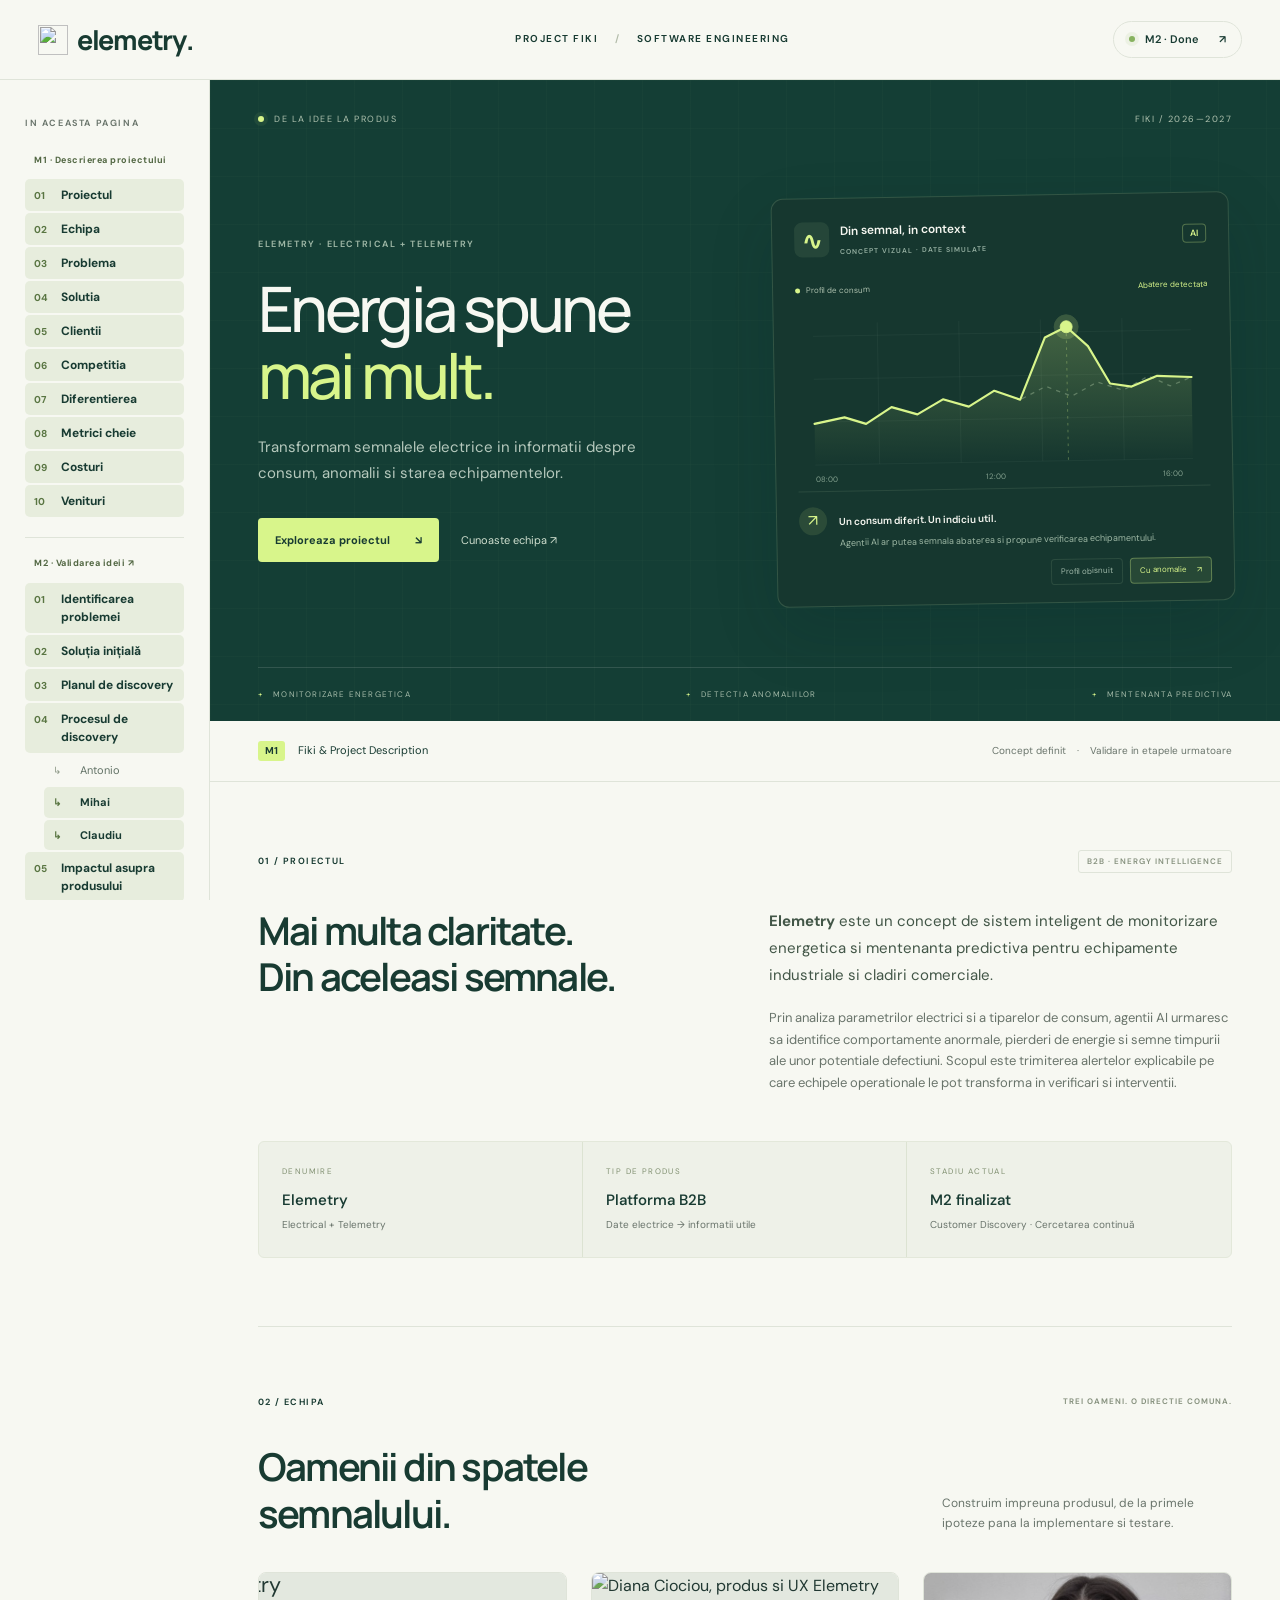
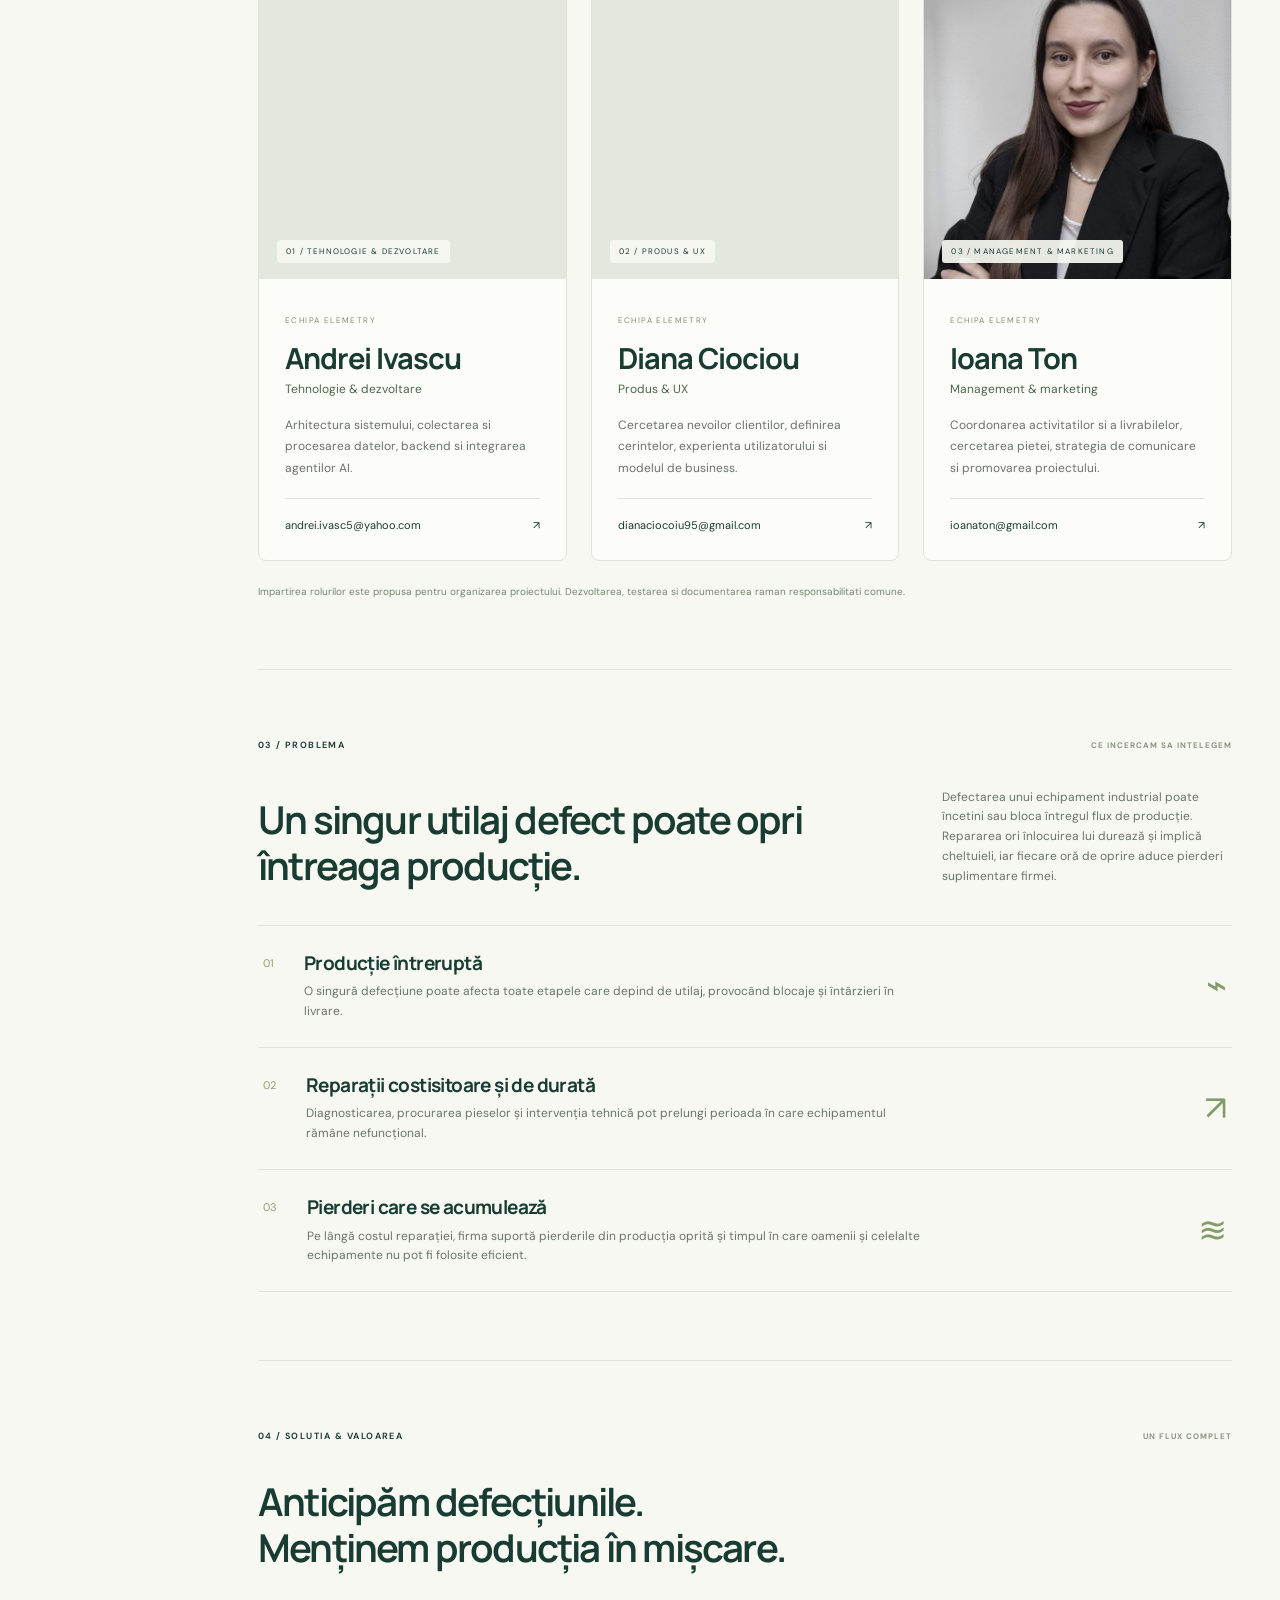
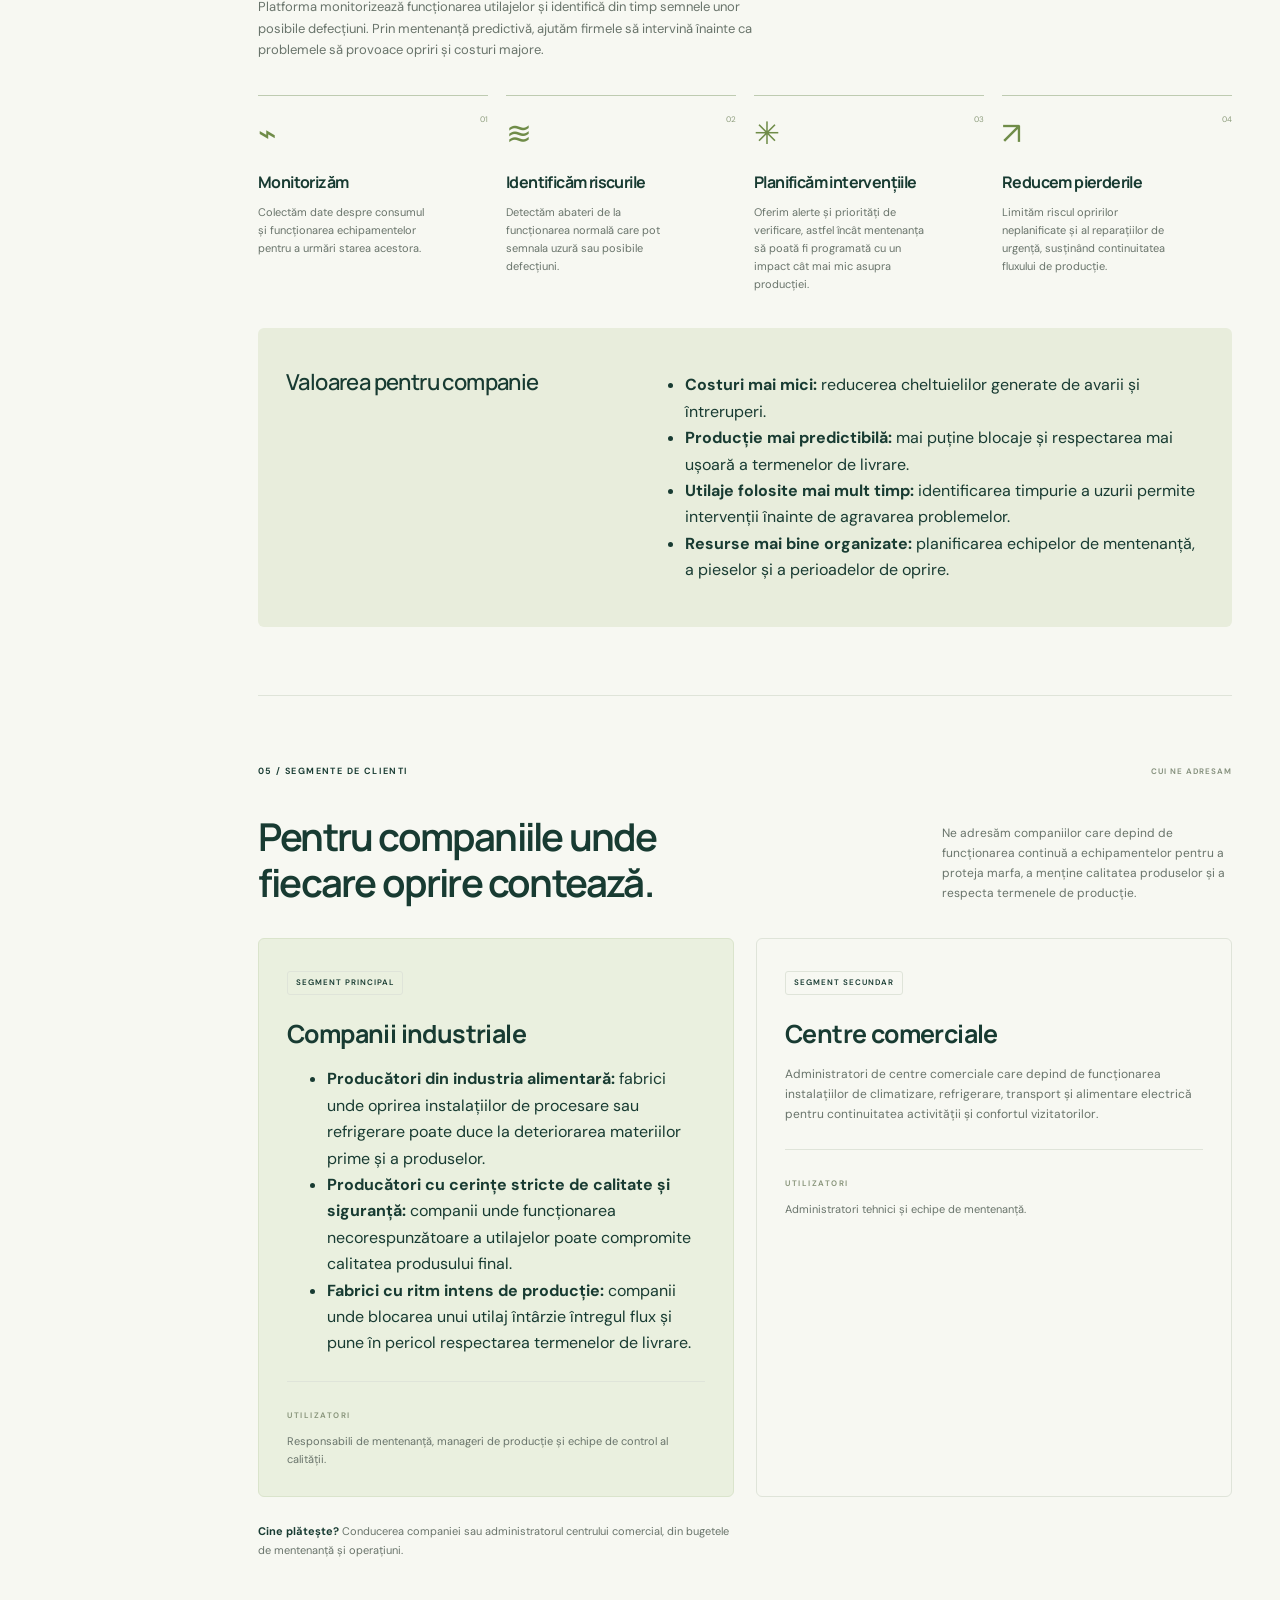
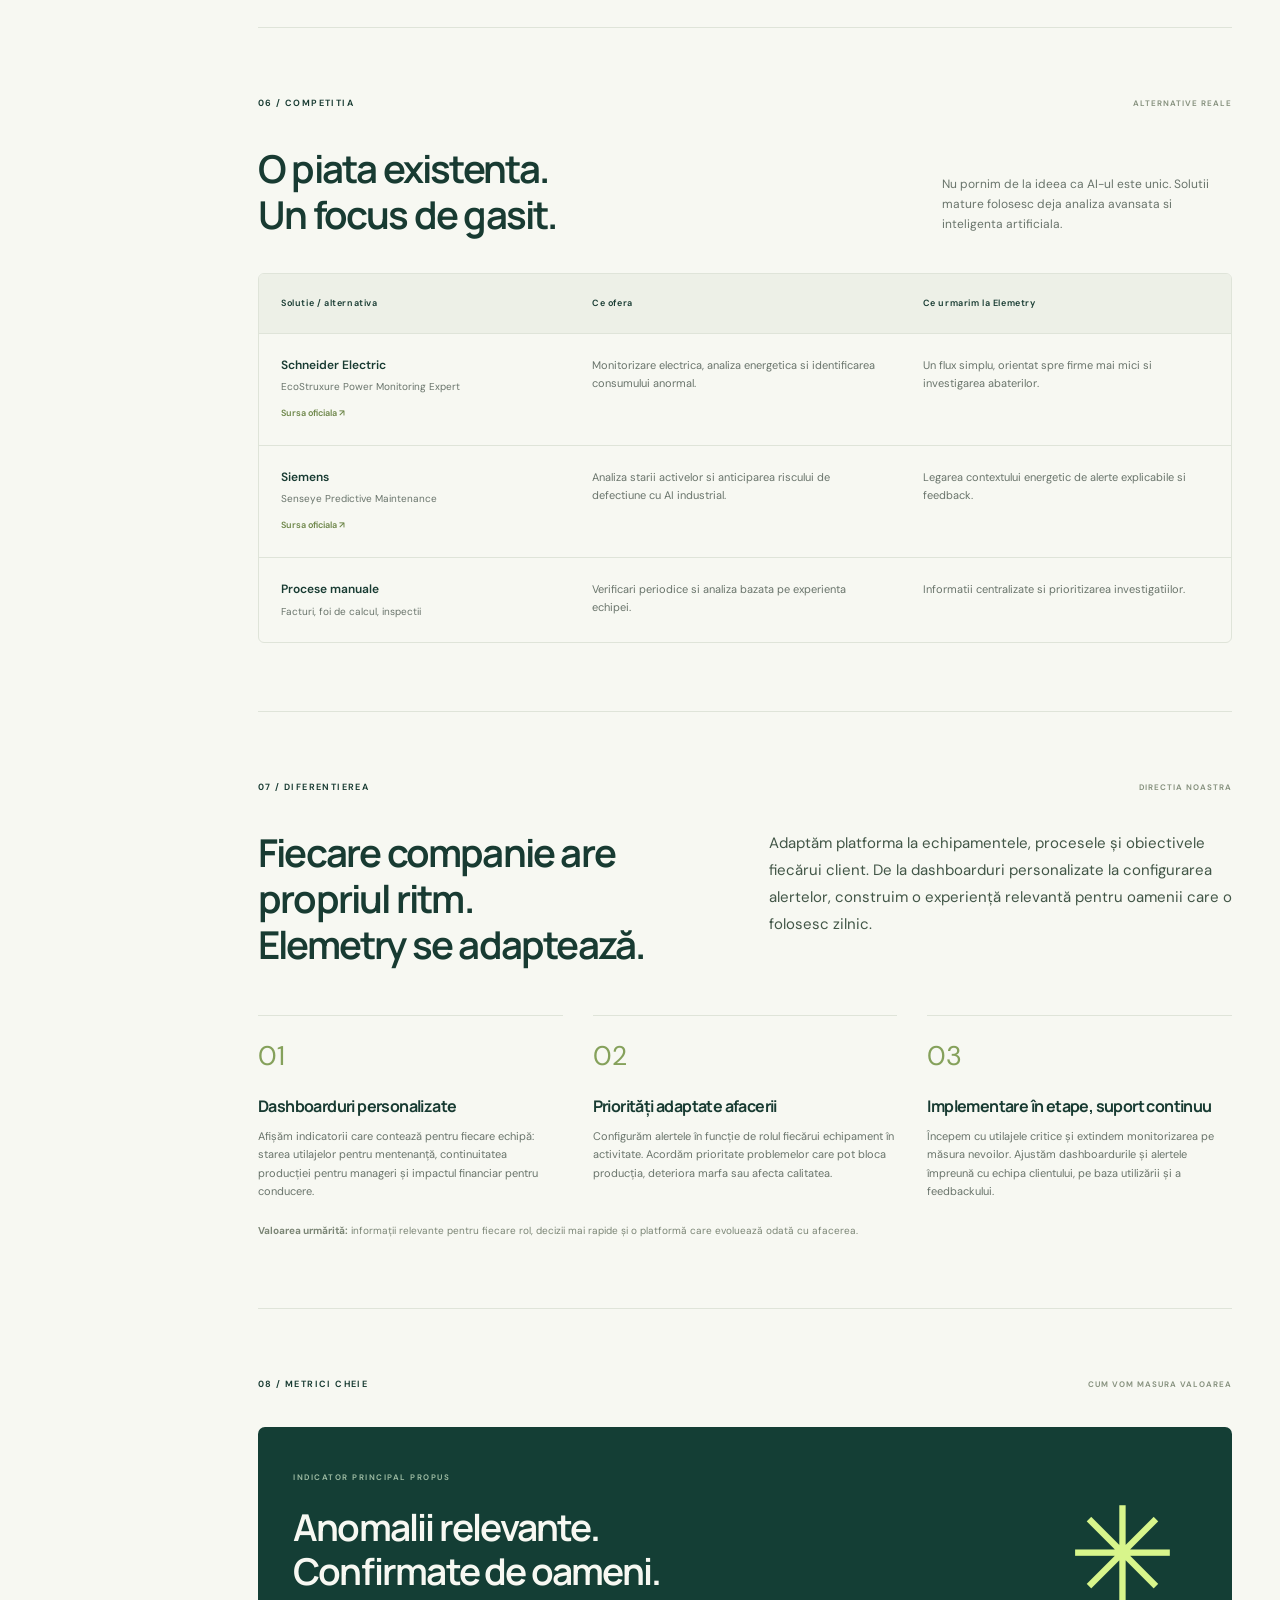
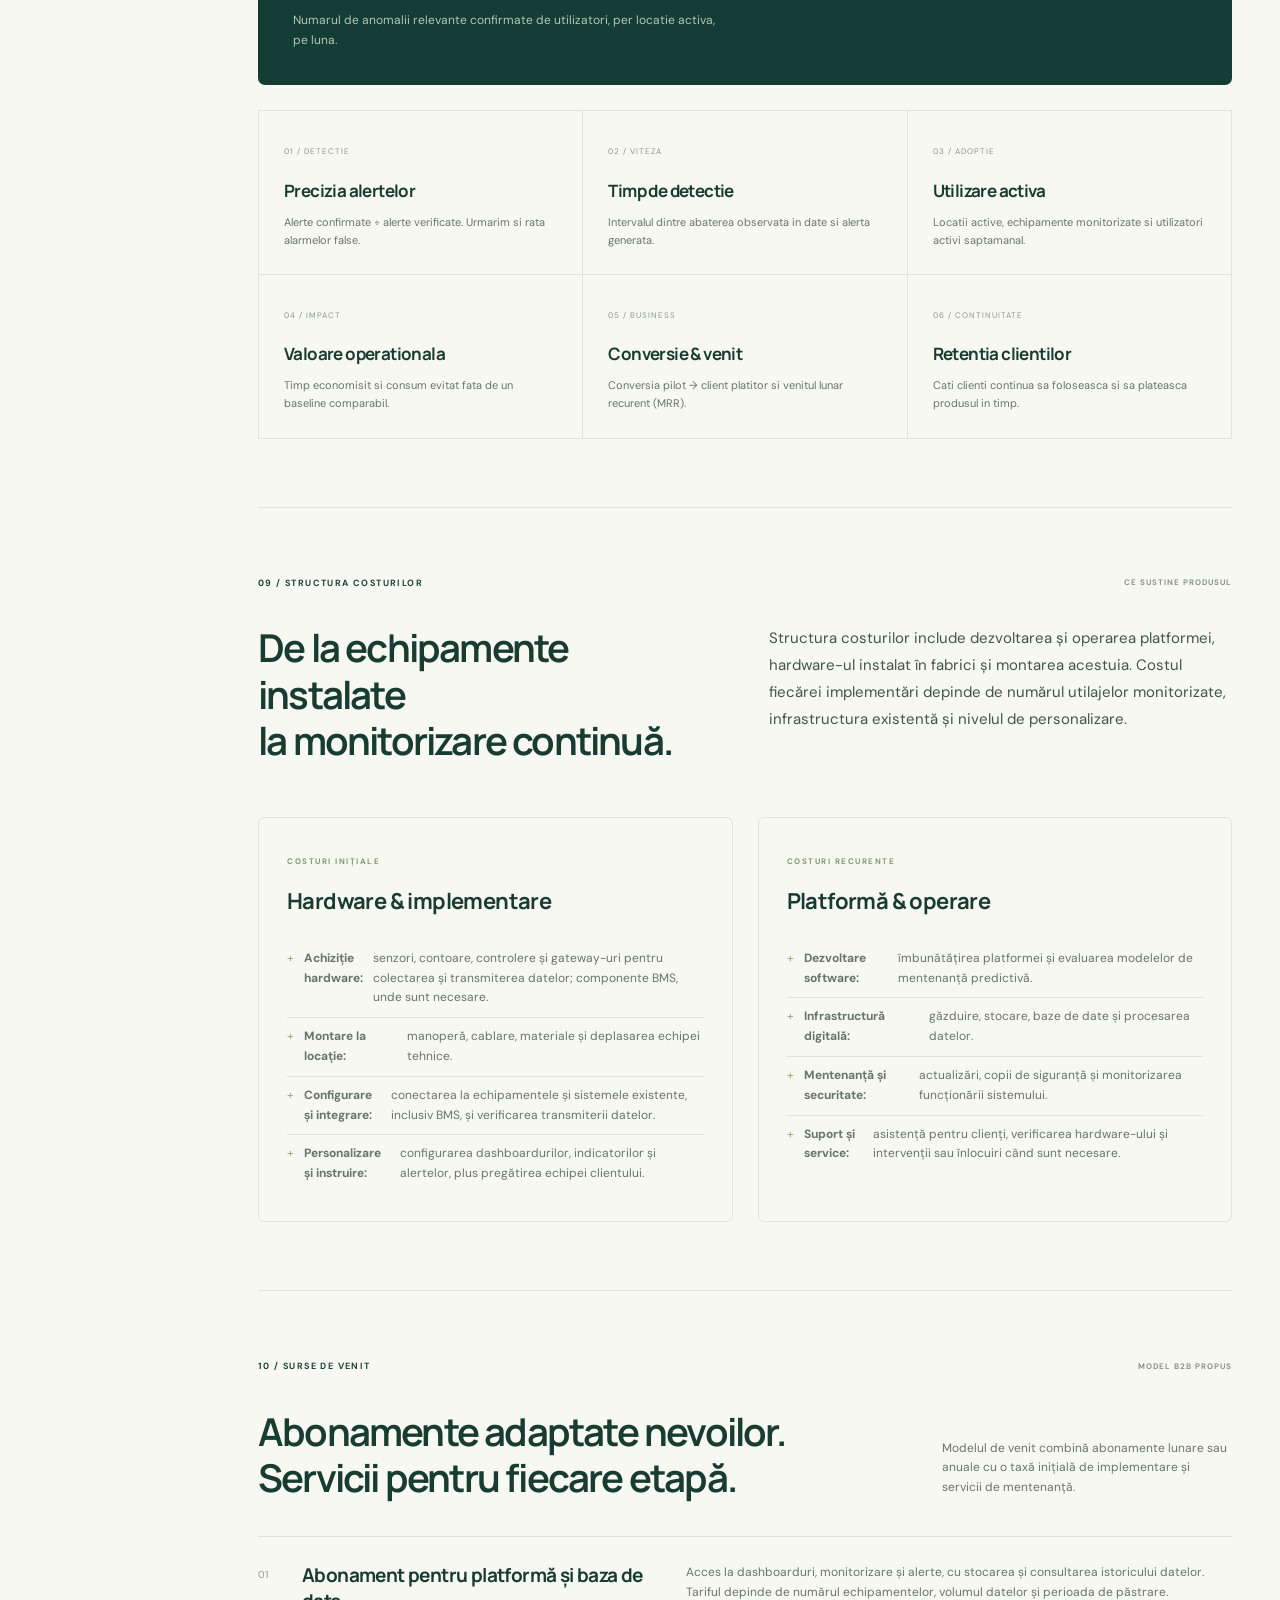
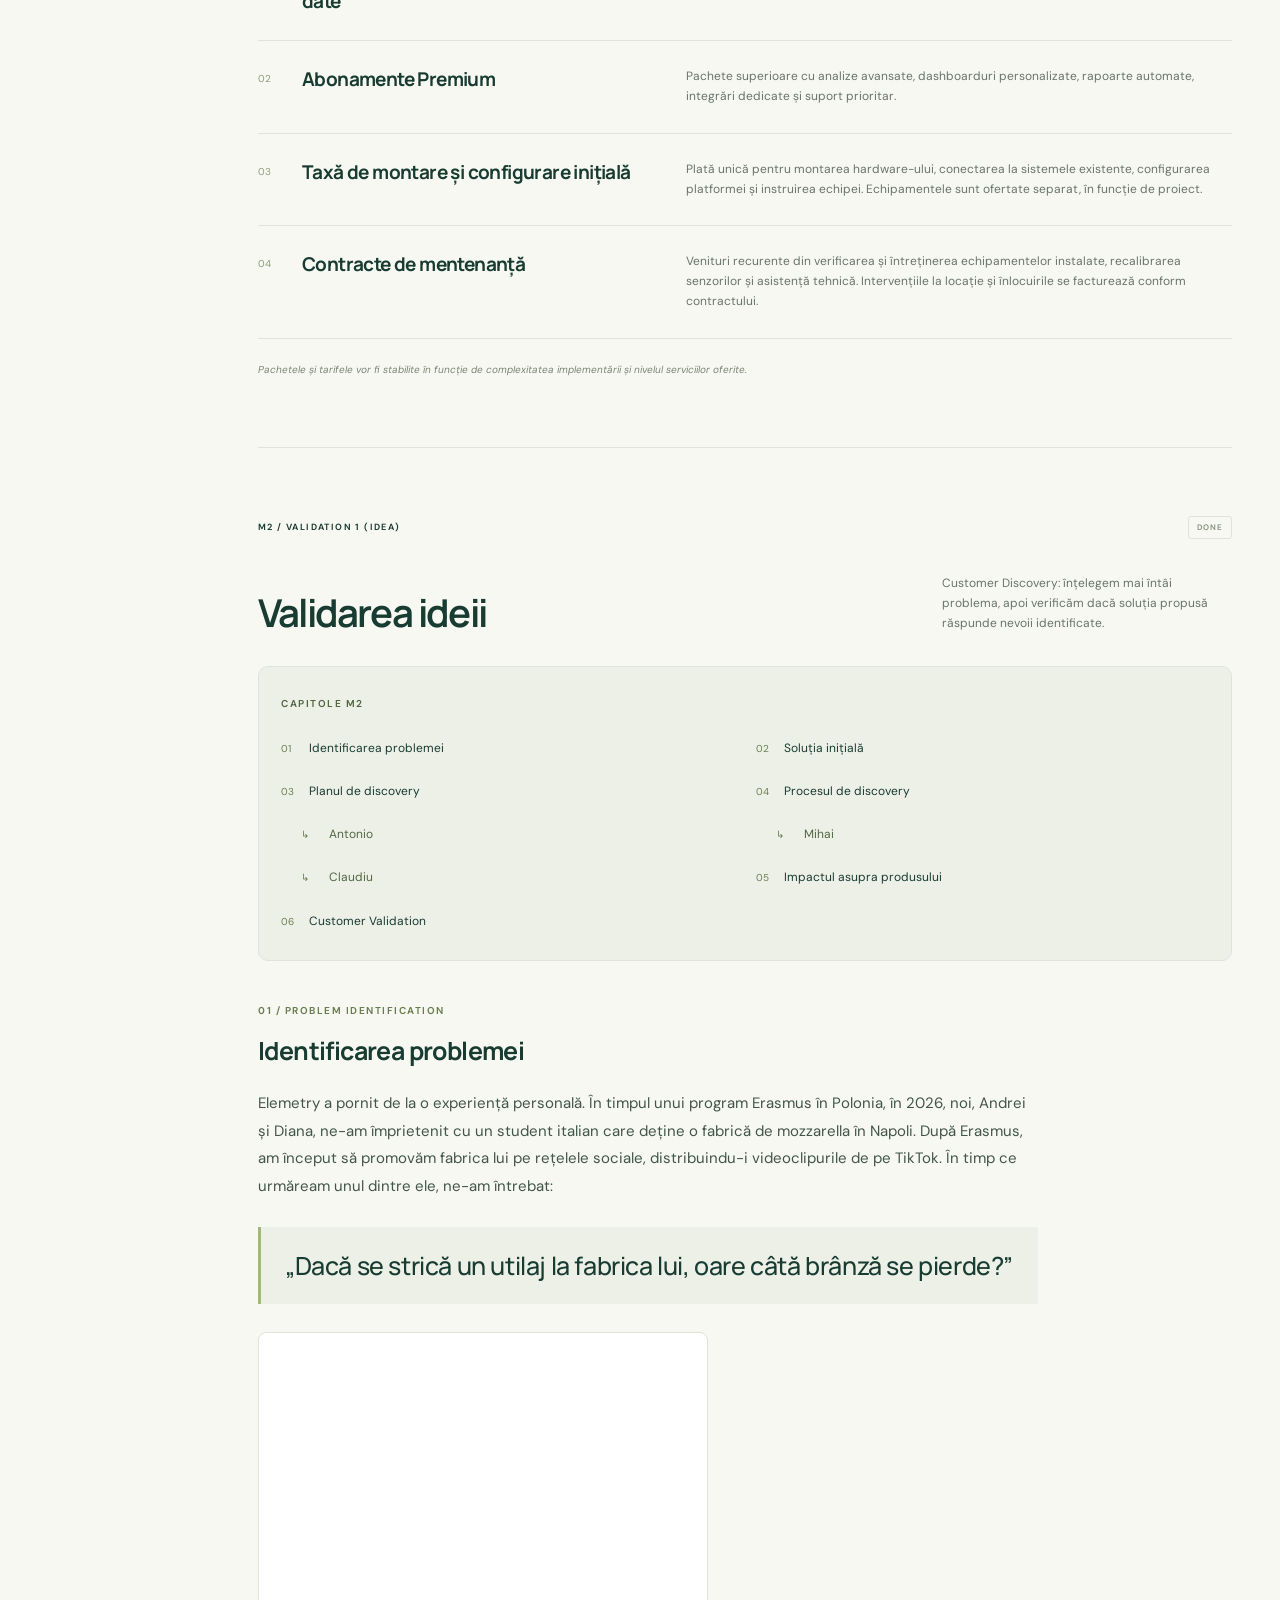
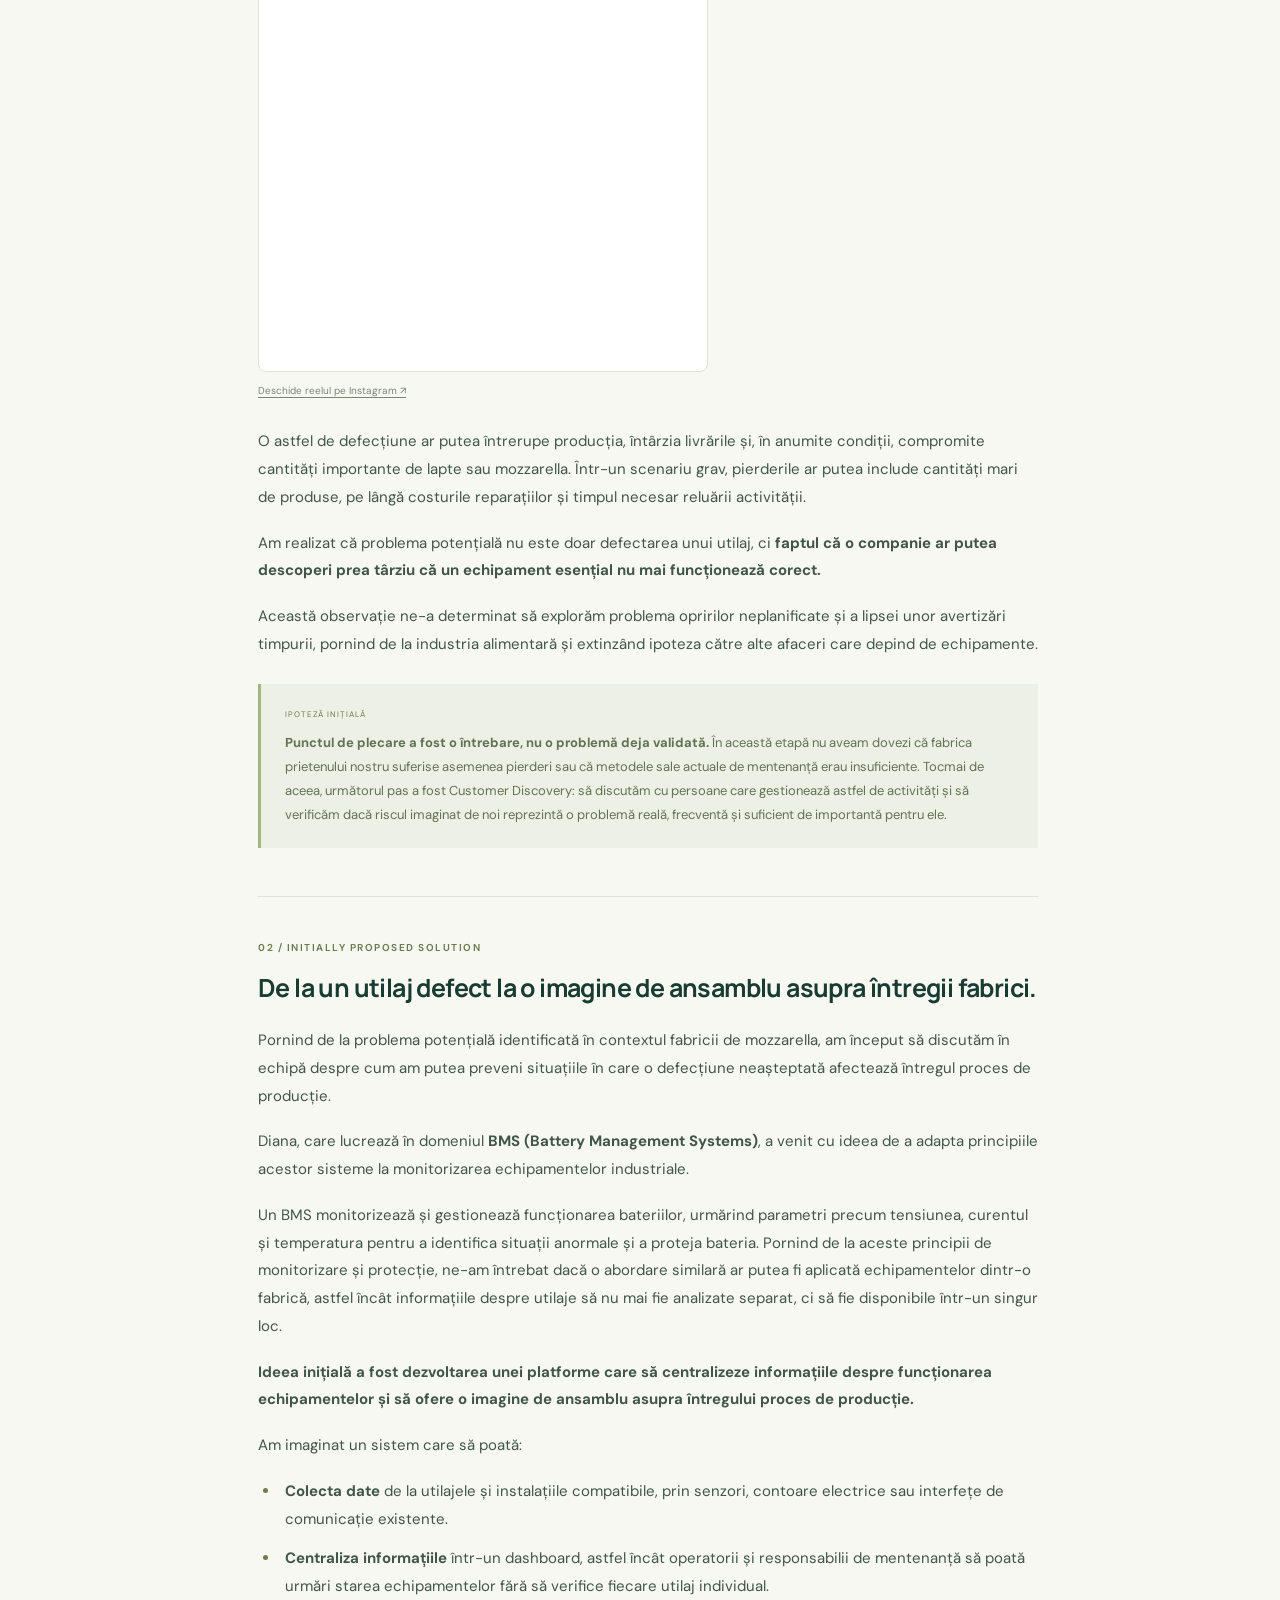
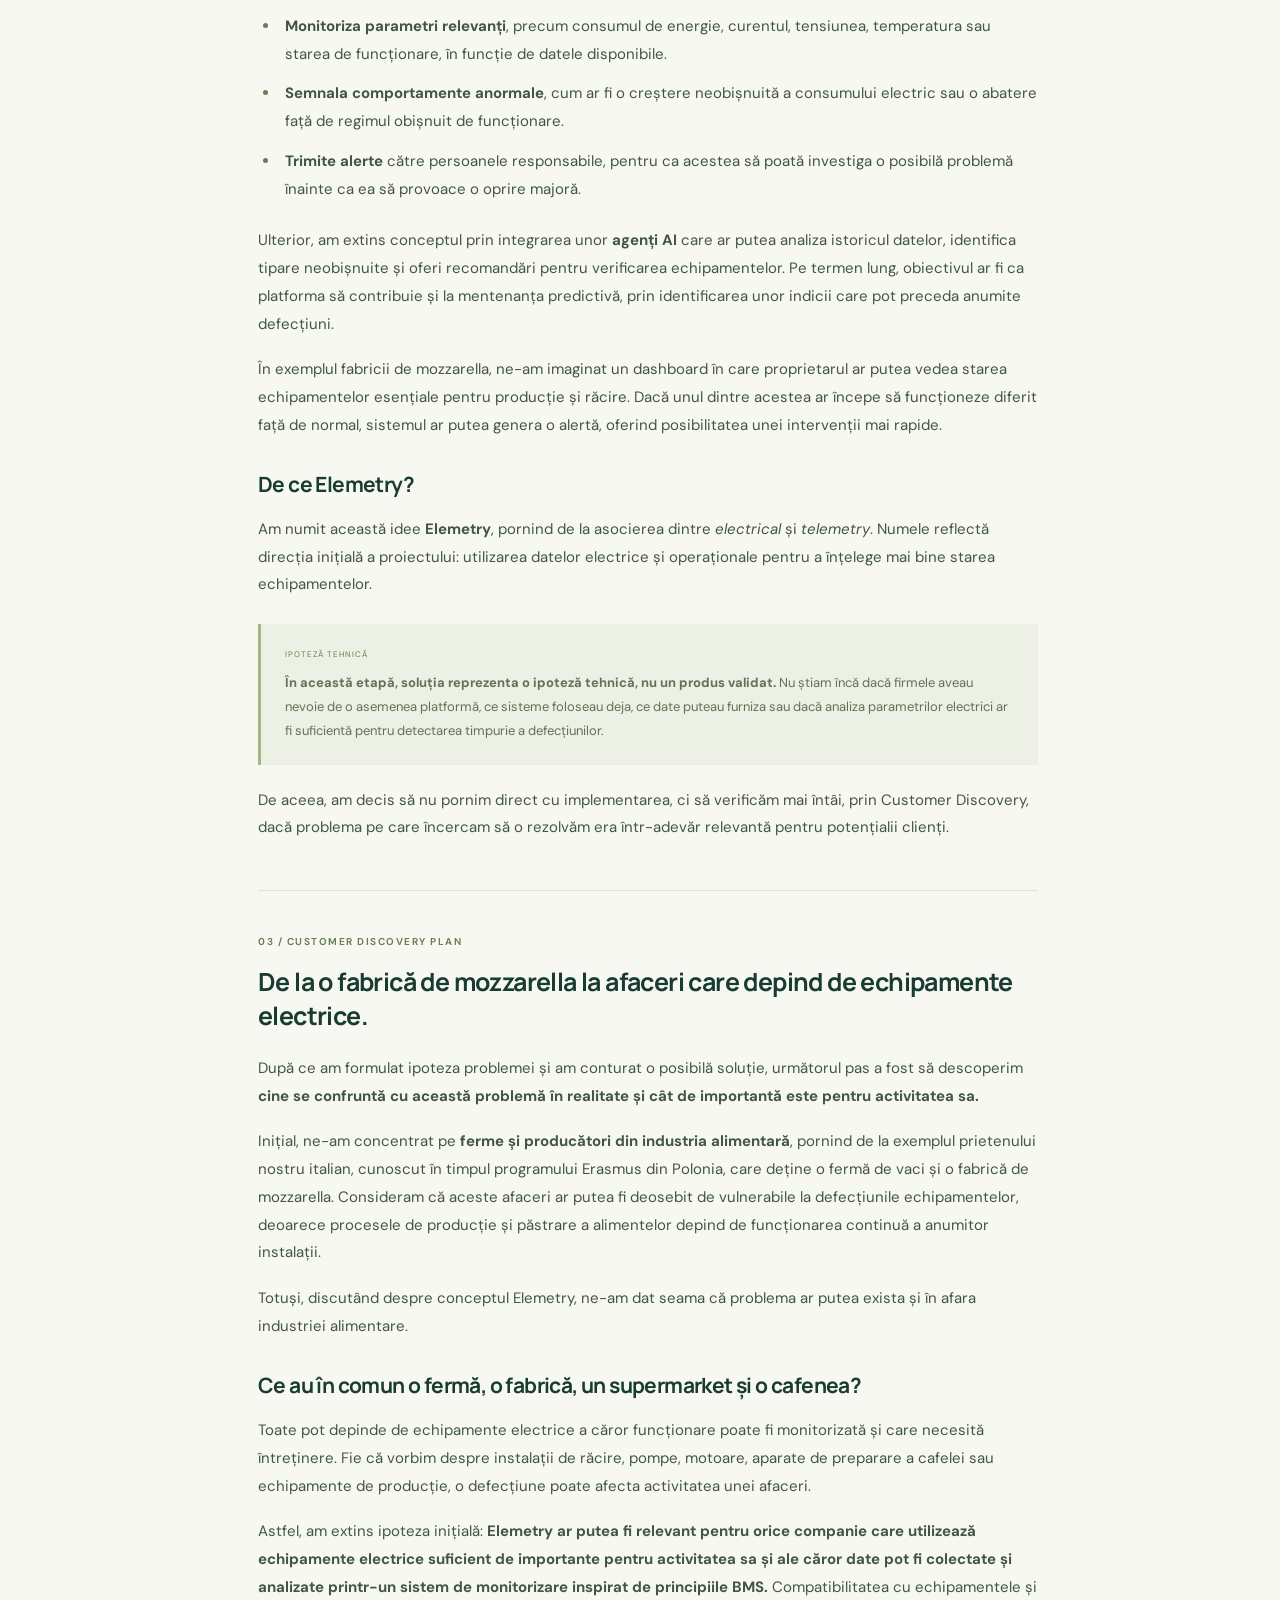
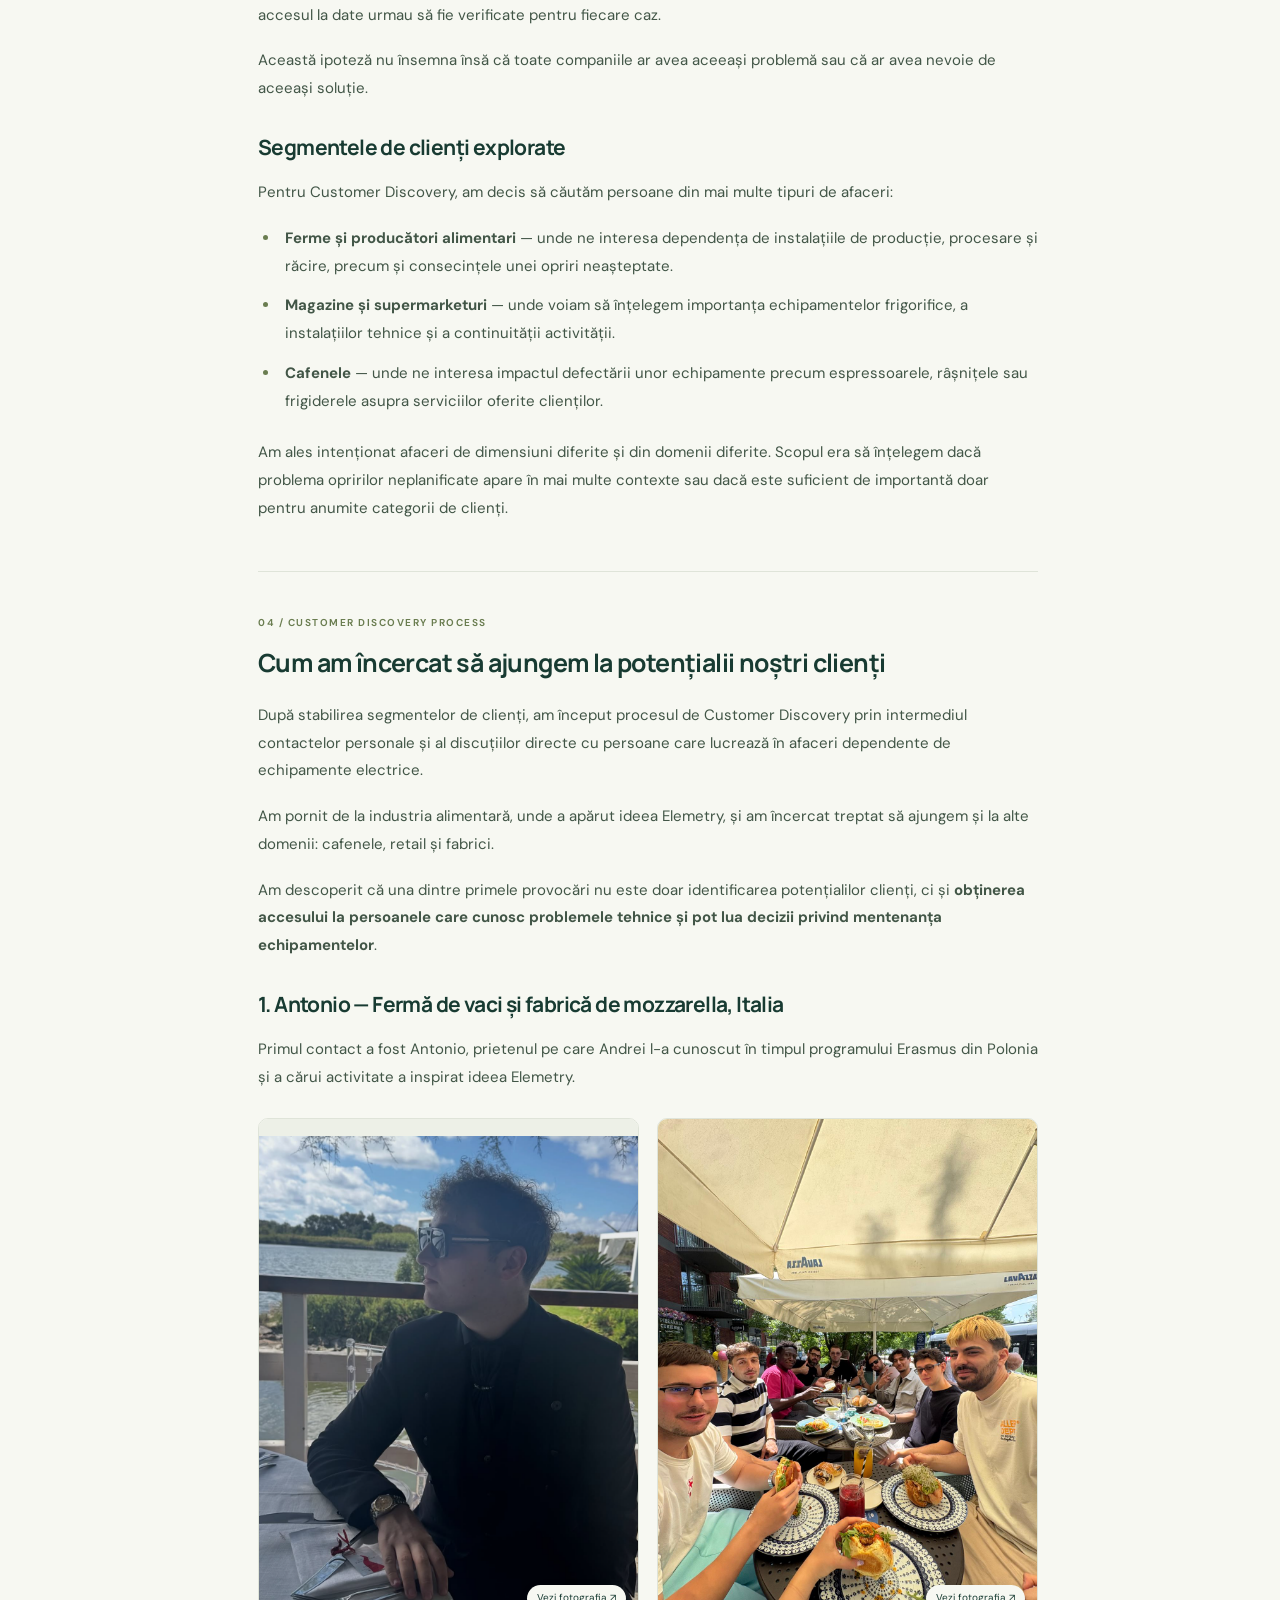
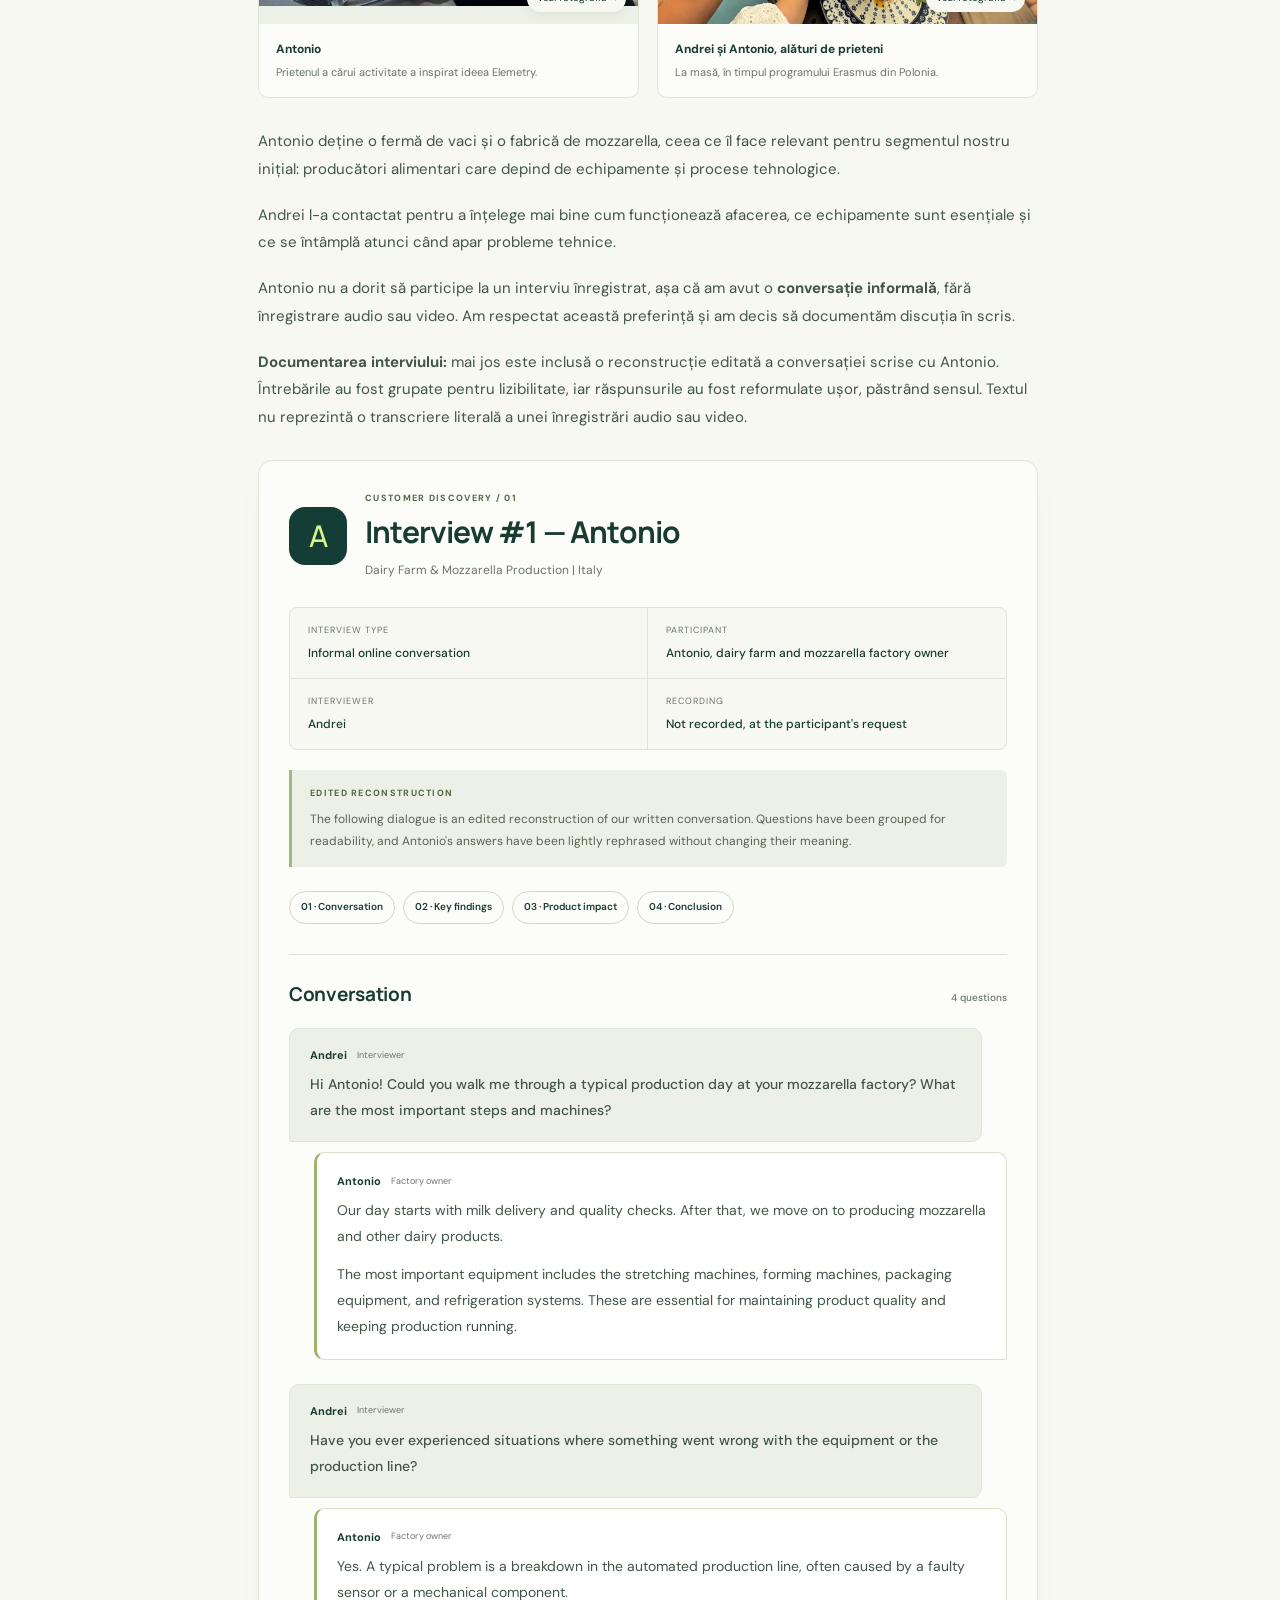
==== index.html @ 369ef65b "Document milestone 2 customer discovery and improve navigation" ====
<!doctype html>
<html lang="ro">
<head>
  <meta charset="utf-8">
  <meta name="viewport" content="width=device-width, initial-scale=1">
  <meta name="theme-color" content="#143e35">
  <meta name="description" content="Elemetry — Fiki-ul proiectului Software Engineering. Monitorizare energetica si mentenanta predictiva cu agenti AI. Echipa, concept si progres pe milestone-uri.">
  <title>Elemetry — Project Fiki</title>
  <link rel="icon" type="image/svg+xml" href="assets/mark.svg">
  <link rel="stylesheet" href="style.css?v=m2-navigation-1">
  <script src="script.js?v=m2-navigation-1" defer></script>
</head>
<body>
<a class="skip" href="#continut">Sari la continut</a>
<div class="read-progress" aria-hidden="true"></div>
<header class="header">
  <a href="#acasa" class="brand" aria-label="Elemetry, inceputul paginii"><img src="assets/mark.svg" alt="" width="30" height="30">elemetry<span class="brand-dot">.</span></a>
  <span class="header-caption">PROJECT FIKI <span>/</span> SOFTWARE ENGINEERING</span>
  <a class="header-status" href="#milestone-2"><span class="status-dot"></span>M2 · Done <span>↗</span></a>
</header>
<aside class="sidebar" aria-label="Navigare in document">
  <div class="sidebar-label">IN ACEASTA PAGINA</div>
  <nav aria-label="Capitolele proiectului">
    <div class="nav-group-label">M1 · Descrierea proiectului</div>
    <a href="#proiect" class="nav-link"><span>01</span>Proiectul</a>
    <a href="#echipa" class="nav-link"><span>02</span>Echipa</a>
    <a href="#problema" class="nav-link"><span>03</span>Problema</a>
    <a href="#solutie" class="nav-link"><span>04</span>Solutia</a>
    <a href="#clienti" class="nav-link"><span>05</span>Clientii</a>
    <a href="#competitie" class="nav-link"><span>06</span>Competitia</a>
    <a href="#avantaj" class="nav-link"><span>07</span>Diferentierea</a>
    <a href="#metrici" class="nav-link"><span>08</span>Metrici cheie</a>
    <a href="#costuri" class="nav-link"><span>09</span>Costuri</a>
    <a href="#venituri" class="nav-link"><span>10</span>Venituri</a>
    <a class="nav-group-label nav-group-link" href="#milestone-2">M2 · Validarea ideii ↗</a>
    <a href="#m2-problema" class="nav-link"><span>01</span>Identificarea problemei</a>
    <a href="#m2-solutie" class="nav-link"><span>02</span>Soluția inițială</a>
    <a href="#m2-plan" class="nav-link"><span>03</span>Planul de discovery</a>
    <a href="#m2-proces" class="nav-link"><span>04</span>Procesul de discovery</a>
    <a href="#interviu-antonio" class="nav-link nav-interview"><span>↳</span>Antonio</a>
    <a href="#interviu-mihai" class="nav-link nav-interview"><span>↳</span>Mihai</a>
    <a href="#interviu-claudiu" class="nav-link nav-interview"><span>↳</span>Claudiu</a>
    <a href="#m2-impact" class="nav-link"><span>05</span>Impactul asupra produsului</a>
    <a href="#m2-validare" class="nav-link"><span>06</span>Customer Validation</a>
  </nav>
  <a class="journal-link" href="#milestones"><span>↳</span> Jurnal de proiect</a>
  <div class="sidebar-bottom"><span class="tiny-symbol">∿</span><p>Electrical telemetry.<br>Human decisions.</p><span class="edition">EDITIA 01 / OCT 2026</span></div>
</aside>
<main id="continut">
  <section class="hero" id="acasa" aria-labelledby="hero-title">
    <div class="hero-topline"><span><span class="status-dot"></span> DE LA IDEE LA PRODUS</span><span>FIKI / 2026—2027</span></div>
    <div class="hero-layout">
      <div class="hero-copy"><div class="eyebrow light">ELEMETRY · ELECTRICAL + TELEMETRY</div><h1 id="hero-title">Energia spune<br><em>mai mult.</em></h1><p>Transformam semnalele electrice in informatii despre consum, anomalii si starea echipamentelor.</p><div class="hero-actions"><a class="button lime" href="#proiect">Exploreaza proiectul <span>↘</span></a><a class="text-link" href="#echipa">Cunoaste echipa ↗</a></div></div>
      <div class="signal-panel">
        <div class="signal-header"><span class="signal-icon">∿</span><div>Din semnal, in context<small>CONCEPT VIZUAL · DATE SIMULATE</small></div><span class="signal-live">AI</span></div>
        <div class="chart-legend"><span><i></i> Profil de consum</span><span id="scenario-label">Abatere detectata</span></div>
        <svg id="signal-chart" viewBox="0 0 480 210" role="img" aria-label="Exemplu ilustrativ: profil de consum cu o abatere fata de functionarea obisnuita"><defs><linearGradient id="fill" x1="0" y1="0" x2="0" y2="1"><stop stop-color="#d7f581" stop-opacity=".23"/><stop offset="1" stop-color="#d7f581" stop-opacity="0"/></linearGradient></defs><g class="grid-lines"><path d="M20 35H460M20 85H460M20 135H460M20 185H460M95 20V185M190 20V185M285 20V185M380 20V185"/></g><path class="baseline" d="M20 137L55 130L80 138L110 119L140 128L170 111L200 120L230 102L260 113L290 98L320 110L350 94L380 104L410 88L435 100L460 90"/><path id="chart-area" fill="url(#fill)" d="M20 137L55 130L80 138L110 119L140 128L170 111L200 120L230 102L260 113L290 41L315 29L340 52L365 96L390 100L420 88L460 90V185H20Z"/><path id="chart-line" class="chart-line" d="M20 137L55 130L80 138L110 119L140 128L170 111L200 120L230 102L260 113L290 41L315 29L340 52L365 96L390 100L420 88L460 90"/><g id="chart-alert"><line x1="315" y1="29" x2="315" y2="185"/><circle cx="315" cy="29" r="7"/><circle cx="315" cy="29" r="14" opacity=".18"/></g><g class="axis-labels"><text x="20" y="205">08:00</text><text x="218" y="205">12:00</text><text x="425" y="205">16:00</text></g></svg>
        <div class="signal-insight"><span id="insight-icon">↗</span><div><strong id="insight-title">Un consum diferit. Un indiciu util.</strong><p id="insight-copy">Agentii AI ar putea semnala abaterea si propune verificarea echipamentului.</p></div></div>
        <div class="scenario-control" role="group" aria-label="Scenariu ilustrativ"><button type="button" data-scenario="normal" aria-pressed="false">Profil obisnuit</button><button type="button" data-scenario="anomaly" aria-pressed="true">Cu anomalie <span>↗</span></button></div>
      </div>
    </div>
    <div class="hero-foot"><span>MONITORIZARE ENERGETICA</span><span>DETECTIA ANOMALIILOR</span><span>MENTENANTA PREDICTIVA</span></div>
  </section>
  <div class="document-bar"><span><b>M1</b> Fiki & Project Description</span><span class="document-state">Concept definit <span>·</span> Validare in etapele urmatoare</span></div>
  <div class="content-wrap">
  <section class="section intro" id="proiect">
    <div class="section-kicker"><span>01 / PROIECTUL</span><span class="tag">B2B · ENERGY INTELLIGENCE</span></div>
    <div class="split"><h2>Mai multa claritate.<br>Din aceleasi semnale.</h2><div class="section-copy"><p class="lead"><strong>Elemetry</strong> este un concept de sistem inteligent de monitorizare energetica si mentenanta predictiva pentru echipamente industriale si cladiri comerciale.</p><p>Prin analiza parametrilor electrici si a tiparelor de consum, agentii AI urmaresc sa identifice comportamente anormale, pierderi de energie si semne timpurii ale unor potentiale defectiuni. Scopul este trimiterea alertelor explicabile pe care echipele operationale le pot transforma in verificari si interventii.</p></div></div>
    <div class="project-facts"><div><span>DENUMIRE</span><strong>Elemetry</strong><small>Electrical + Telemetry</small></div><div><span>TIP DE PRODUS</span><strong>Platforma B2B</strong><small>Date electrice → informatii utile</small></div><div><span>STADIU ACTUAL</span><strong>M2 finalizat</strong><small>Customer Discovery · Cercetarea continuă</small></div></div>
  </section>
  <section class="section" id="echipa">
    <div class="section-kicker"><span>02 / ECHIPA</span><span>TREI OAMENI. O DIRECTIE COMUNA.</span></div>
    <div class="section-heading"><h2>Oamenii din spatele<br>semnalului.</h2><p>Construim impreuna produsul, de la primele ipoteze pana la implementare si testare.</p></div>
    <div class="team-grid">
      <article class="person"><div class="portrait"><img src="assets/andrei.jpg" width="709" height="945" alt="Andrei Ivascu, tehnologie si dezvoltare Elemetry" loading="lazy"><span class="portrait-index">01 / TEHNOLOGIE & DEZVOLTARE</span></div><div class="person-info"><span class="role-label">ECHIPA ELEMETRY</span><h3>Andrei Ivascu</h3><p class="person-role">Tehnologie & dezvoltare</p><p>Arhitectura sistemului, colectarea si procesarea datelor, backend si integrarea agentilor AI.</p><a href="mailto:andrei.ivasc5@yahoo.com">andrei.ivasc5@yahoo.com <span>↗</span></a></div></article>
      <article class="person"><div class="portrait diana"><img src="assets/diana.png" width="480" height="480" alt="Diana Ciociou, produs si UX Elemetry" loading="lazy"><span class="portrait-index">02 / PRODUS & UX</span></div><div class="person-info"><span class="role-label">ECHIPA ELEMETRY</span><h3>Diana Ciociou</h3><p class="person-role">Produs & UX</p><p>Cercetarea nevoilor clientilor, definirea cerintelor, experienta utilizatorului si modelul de business.</p><a href="mailto:dianaciocoiu95@gmail.com">dianaciocoiu95@gmail.com <span>↗</span></a></div></article>
      <article class="person"><div class="portrait ioana"><img src="assets/ioana.jpg" width="651" height="1280" alt="Ioana Ton, management si marketing Elemetry" loading="lazy"><span class="portrait-index">03 / MANAGEMENT & MARKETING</span></div><div class="person-info"><span class="role-label">ECHIPA ELEMETRY</span><h3>Ioana Ton</h3><p class="person-role">Management & marketing</p><p>Coordonarea activitatilor si a livrabilelor, cercetarea pietei, strategia de comunicare si promovarea proiectului.</p><a href="mailto:ioanaton@gmail.com">ioanaton@gmail.com <span>↗</span></a></div></article>
    </div><p class="note">Impartirea rolurilor este propusa pentru organizarea proiectului. Dezvoltarea, testarea si documentarea raman responsabilitati comune.</p>
  </section>
  <section class="section" id="problema">
    <div class="section-kicker"><span>03 / PROBLEMA</span><span>CE INCERCAM SA INTELEGEM</span></div>
    <div class="section-heading"><h2>Un singur utilaj defect poate opri întreaga producție.</h2><p>Defectarea unui echipament industrial poate încetini sau bloca întregul flux de producție. Repararea ori înlocuirea lui durează și implică cheltuieli, iar fiecare oră de oprire aduce pierderi suplimentare firmei.</p></div>
    <div class="problem-list"><article><span class="list-index">01</span><div><h3>Producție întreruptă</h3><p>O singură defecțiune poate afecta toate etapele care depind de utilaj, provocând blocaje și întârzieri în livrare.</p></div><span class="list-symbol">⌁</span></article><article><span class="list-index">02</span><div><h3>Reparații costisitoare și de durată</h3><p>Diagnosticarea, procurarea pieselor și intervenția tehnică pot prelungi perioada în care echipamentul rămâne nefuncțional.</p></div><span class="list-symbol">↗</span></article><article><span class="list-index">03</span><div><h3>Pierderi care se acumulează</h3><p>Pe lângă costul reparației, firma suportă pierderile din producția oprită și timpul în care oamenii și celelalte echipamente nu pot fi folosite eficient.</p></div><span class="list-symbol">≋</span></article></div>
  </section>
  <section class="section solution-section" id="solutie">
    <div class="section-kicker"><span>04 / SOLUTIA & VALOAREA</span><span>UN FLUX COMPLET</span></div>
    <h2>Anticipăm defecțiunile.<br>Menținem producția în mișcare.</h2>
    <p class="section-summary">Platforma monitorizează funcționarea utilajelor și identifică din timp semnele unor posibile defecțiuni. Prin mentenanță predictivă, ajutăm firmele să intervină înainte ca problemele să provoace opriri și costuri majore.</p>
    <div class="flow">
      <article><span>01</span><div class="flow-icon">⌁</div><h3>Monitorizăm</h3><p>Colectăm date despre consumul și funcționarea echipamentelor pentru a urmări starea acestora.</p></article>
      <article><span>02</span><div class="flow-icon">≋</div><h3>Identificăm riscurile</h3><p>Detectăm abateri de la funcționarea normală care pot semnala uzură sau posibile defecțiuni.</p></article>
      <article><span>03</span><div class="flow-icon">✳</div><h3>Planificăm intervențiile</h3><p>Oferim alerte și priorități de verificare, astfel încât mentenanța să poată fi programată cu un impact cât mai mic asupra producției.</p></article>
      <article><span>04</span><div class="flow-icon">↗</div><h3>Reducem pierderile</h3><p>Limităm riscul opririlor neplanificate și al reparațiilor de urgență, susținând continuitatea fluxului de producție.</p></article>
    </div>
    <div class="mvp-box"><div><h3>Valoarea pentru companie</h3></div><div><ul>
      <li><strong>Costuri mai mici:</strong> reducerea cheltuielilor generate de avarii și întreruperi.</li>
      <li><strong>Producție mai predictibilă:</strong> mai puține blocaje și respectarea mai ușoară a termenelor de livrare.</li>
      <li><strong>Utilaje folosite mai mult timp:</strong> identificarea timpurie a uzurii permite intervenții înainte de agravarea problemelor.</li>
      <li><strong>Resurse mai bine organizate:</strong> planificarea echipelor de mentenanță, a pieselor și a perioadelor de oprire.</li>
    </ul></div></div>
  </section>
  <section class="section" id="clienti">
    <div class="section-kicker"><span>05 / SEGMENTE DE CLIENTI</span><span>CUI NE ADRESAM</span></div>
    <div class="section-heading"><h2>Pentru companiile unde<br>fiecare oprire contează.</h2><p>Ne adresăm companiilor care depind de funcționarea continuă a echipamentelor pentru a proteja marfa, a menține calitatea produselor și a respecta termenele de producție.</p></div>
    <div class="customer-grid">
      <article class="customer-primary">
        <span class="tag">SEGMENT PRINCIPAL</span><h3>Companii industriale</h3>
        <ul>
          <li><strong>Producători din industria alimentară:</strong> fabrici unde oprirea instalațiilor de procesare sau refrigerare poate duce la deteriorarea materiilor prime și a produselor.</li>
          <li><strong>Producători cu cerințe stricte de calitate și siguranță:</strong> companii unde funcționarea necorespunzătoare a utilajelor poate compromite calitatea produsului final.</li>
          <li><strong>Fabrici cu ritm intens de producție:</strong> companii unde blocarea unui utilaj întârzie întregul flux și pune în pericol respectarea termenelor de livrare.</li>
        </ul>
        <div class="mini-divider"></div><span class="eyebrow">UTILIZATORI</span><p>Responsabili de mentenanță, manageri de producție și echipe de control al calității.</p>
      </article>
      <article>
        <span class="tag">SEGMENT SECUNDAR</span><h3>Centre comerciale</h3>
        <p>Administratori de centre comerciale care depind de funcționarea instalațiilor de climatizare, refrigerare, transport și alimentare electrică pentru continuitatea activității și confortul vizitatorilor.</p>
        <div class="mini-divider"></div><span class="eyebrow">UTILIZATORI</span><p>Administratori tehnici și echipe de mentenanță.</p>
      </article>
    </div>
    <div class="two-notes"><p><strong>Cine plătește?</strong> Conducerea companiei sau administratorul centrului comercial, din bugetele de mentenanță și operațiuni.</p></div>
  </section>
  <section class="section" id="competitie">
    <div class="section-kicker"><span>06 / COMPETITIA</span><span>ALTERNATIVE REALE</span></div>
    <div class="section-heading"><h2>O piata existenta.<br>Un focus de gasit.</h2><p>Nu pornim de la ideea ca AI-ul este unic. Solutii mature folosesc deja analiza avansata si inteligenta artificiala.</p></div>
    <div class="comparison-wrap"><table><caption class="sr-only">Solutii concurente si directia de diferentiere Elemetry</caption><thead><tr><th scope="col">Solutie / alternativa</th><th scope="col">Ce ofera</th><th scope="col">Ce urmarim la Elemetry</th></tr></thead><tbody><tr><th scope="row">Schneider Electric<small>EcoStruxure Power Monitoring Expert</small><a href="https://www.se.com/us/en/product-range/65404-ecostruxure-power-monitoring-expert/" target="_blank" rel="noopener noreferrer">Sursa oficiala ↗</a></th><td>Monitorizare electrica, analiza energetica si identificarea consumului anormal.</td><td>Un flux simplu, orientat spre firme mai mici si investigarea abaterilor.</td></tr><tr><th scope="row">Siemens<small>Senseye Predictive Maintenance</small><a href="https://www.siemens.com/en-us/products/industrial-digitalization-services/senseye-predictive-maintenance/" target="_blank" rel="noopener noreferrer">Sursa oficiala ↗</a></th><td>Analiza starii activelor si anticiparea riscului de defectiune cu AI industrial.</td><td>Legarea contextului energetic de alerte explicabile si feedback.</td></tr><tr><th scope="row">Procese manuale<small>Facturi, foi de calcul, inspectii</small></th><td>Verificari periodice si analiza bazata pe experienta echipei.</td><td>Informatii centralizate si prioritizarea investigatiilor.</td></tr></tbody></table></div>
  </section>
  <section class="section advantage-section" id="avantaj">
    <div class="section-kicker"><span>07 / DIFERENTIEREA</span><span>DIRECTIA NOASTRA</span></div>
    <div class="split"><h2>Fiecare companie are propriul ritm.<br>Elemetry se adaptează.</h2><div class="section-copy"><p class="lead">Adaptăm platforma la echipamentele, procesele și obiectivele fiecărui client. De la dashboarduri personalizate la configurarea alertelor, construim o experiență relevantă pentru oamenii care o folosesc zilnic.</p></div></div>
    <div class="advantage-grid">
      <article><span>01</span><h3>Dashboarduri personalizate</h3><p>Afișăm indicatorii care contează pentru fiecare echipă: starea utilajelor pentru mentenanță, continuitatea producției pentru manageri și impactul financiar pentru conducere.</p></article>
      <article><span>02</span><h3>Priorități adaptate afacerii</h3><p>Configurăm alertele în funcție de rolul fiecărui echipament în activitate. Acordăm prioritate problemelor care pot bloca producția, deteriora marfa sau afecta calitatea.</p></article>
      <article><span>03</span><h3>Implementare în etape, suport continuu</h3><p>Începem cu utilajele critice și extindem monitorizarea pe măsura nevoilor. Ajustăm dashboardurile și alertele împreună cu echipa clientului, pe baza utilizării și a feedbackului.</p></article>
    </div>
    <p class="note"><strong>Valoarea urmărită:</strong> informații relevante pentru fiecare rol, decizii mai rapide și o platformă care evoluează odată cu afacerea.</p>
  </section>
  <section class="section" id="metrici">
    <div class="section-kicker"><span>08 / METRICI CHEIE</span><span>CUM VOM MASURA VALOAREA</span></div>
    <div class="north-star"><div><span class="eyebrow">INDICATOR PRINCIPAL PROPUS</span><h2>Anomalii relevante.<br>Confirmate de oameni.</h2><p>Numarul de anomalii relevante confirmate de utilizatori, per locatie activa, pe luna.</p></div><div class="metric-glyph" aria-hidden="true">✳</div></div>
    <div class="metric-grid"><article><span>01 / DETECTIE</span><h3>Precizia alertelor</h3><p>Alerte confirmate ÷ alerte verificate. Urmarim si rata alarmelor false.</p></article><article><span>02 / VITEZA</span><h3>Timp de detectie</h3><p>Intervalul dintre abaterea observata in date si alerta generata.</p></article><article><span>03 / ADOPTIE</span><h3>Utilizare activa</h3><p>Locatii active, echipamente monitorizate si utilizatori activi saptamanal.</p></article><article><span>04 / IMPACT</span><h3>Valoare operationala</h3><p>Timp economisit si consum evitat fata de un baseline comparabil.</p></article><article><span>05 / BUSINESS</span><h3>Conversie & venit</h3><p>Conversia pilot → client platitor si venitul lunar recurent (MRR).</p></article><article><span>06 / CONTINUITATE</span><h3>Retentia clientilor</h3><p>Cati clienti continua sa foloseasca si sa plateasca produsul in timp.</p></article></div>
  </section>
  <section class="section" id="costuri">
    <div class="section-kicker"><span>09 / STRUCTURA COSTURILOR</span><span>CE SUSTINE PRODUSUL</span></div>
    <div class="split"><h2>De la echipamente instalate<br>la monitorizare continuă.</h2><p class="lead">Structura costurilor include dezvoltarea și operarea platformei, hardware-ul instalat în fabrici și montarea acestuia. Costul fiecărei implementări depinde de numărul utilajelor monitorizate, infrastructura existentă și nivelul de personalizare.</p></div>
    <div class="cost-grid">
      <article><span class="eyebrow">COSTURI INIȚIALE</span><h3>Hardware & implementare</h3><ul>
        <li><strong>Achiziție hardware:</strong> senzori, contoare, controlere și gateway-uri pentru colectarea și transmiterea datelor; componente BMS, unde sunt necesare.</li>
        <li><strong>Montare la locație:</strong> manoperă, cablare, materiale și deplasarea echipei tehnice.</li>
        <li><strong>Configurare și integrare:</strong> conectarea la echipamentele și sistemele existente, inclusiv BMS, și verificarea transmiterii datelor.</li>
        <li><strong>Personalizare și instruire:</strong> configurarea dashboardurilor, indicatorilor și alertelor, plus pregătirea echipei clientului.</li>
      </ul></article>
      <article><span class="eyebrow">COSTURI RECURENTE</span><h3>Platformă & operare</h3><ul>
        <li><strong>Dezvoltare software:</strong> îmbunătățirea platformei și evaluarea modelelor de mentenanță predictivă.</li>
        <li><strong>Infrastructură digitală:</strong> găzduire, stocare, baze de date și procesarea datelor.</li>
        <li><strong>Mentenanță și securitate:</strong> actualizări, copii de siguranță și monitorizarea funcționării sistemului.</li>
        <li><strong>Suport și service:</strong> asistență pentru clienți, verificarea hardware-ului și intervenții sau înlocuiri când sunt necesare.</li>
      </ul></article>
    </div>
  </section>
  <section class="section" id="venituri">
    <div class="section-kicker"><span>10 / SURSE DE VENIT</span><span>MODEL B2B PROPUS</span></div>
    <div class="section-heading"><h2>Abonamente adaptate nevoilor.<br>Servicii pentru fiecare etapă.</h2><p>Modelul de venit combină abonamente lunare sau anuale cu o taxă inițială de implementare și servicii de mentenanță.</p></div>
    <div class="revenue-list">
      <article><span>01</span><h3>Abonament pentru platformă și baza de date</h3><p>Acces la dashboarduri, monitorizare și alerte, cu stocarea și consultarea istoricului datelor. Tariful depinde de numărul echipamentelor, volumul datelor și perioada de păstrare.</p></article>
      <article><span>02</span><h3>Abonamente Premium</h3><p>Pachete superioare cu analize avansate, dashboarduri personalizate, rapoarte automate, integrări dedicate și suport prioritar.</p></article>
      <article><span>03</span><h3>Taxă de montare și configurare inițială</h3><p>Plată unică pentru montarea hardware-ului, conectarea la sistemele existente, configurarea platformei și instruirea echipei. Echipamentele sunt ofertate separat, în funcție de proiect.</p></article>
      <article><span>04</span><h3>Contracte de mentenanță</h3><p>Venituri recurente din verificarea și întreținerea echipamentelor instalate, recalibrarea senzorilor și asistență tehnică. Intervențiile la locație și înlocuirile se facturează conform contractului.</p></article>
    </div>
    <p class="note"><em>Pachetele și tarifele vor fi stabilite în funcție de complexitatea implementării și nivelul serviciilor oferite.</em></p>
  </section>
  <section class="section discovery-section" id="milestone-2" aria-labelledby="milestone-2-title">
    <div class="section-kicker"><span>M2 / VALIDATION 1 (IDEA)</span><span class="tag">DONE</span></div>
    <div class="section-heading"><h2 id="milestone-2-title">Validarea ideii</h2><p>Customer Discovery: înțelegem mai întâi problema, apoi verificăm dacă soluția propusă răspunde nevoii identificate.</p></div>
    <nav class="m2-toc" aria-label="Cuprins Milestone 2"><span class="eyebrow">CAPITOLE M2</span><div><a href="#m2-problema"><span>01</span>Identificarea problemei</a>
    <a href="#m2-solutie"><span>02</span>Soluția inițială</a>
    <a href="#m2-plan"><span>03</span>Planul de discovery</a>
    <a href="#m2-proces"><span>04</span>Procesul de discovery</a>
    <a href="#interviu-antonio" class="toc-interview"><span>↳</span>Antonio</a>
    <a href="#interviu-mihai" class="toc-interview"><span>↳</span>Mihai</a>
    <a href="#interviu-claudiu" class="toc-interview"><span>↳</span>Claudiu</a>
    <a href="#m2-impact"><span>05</span>Impactul asupra produsului</a>
    <a href="#m2-validare"><span>06</span>Customer Validation</a></div></nav>
    <article class="discovery-story" id="m2-problema" aria-labelledby="problem-identification-title">
      <span class="eyebrow">01 / PROBLEM IDENTIFICATION</span>
      <h3 id="problem-identification-title">Identificarea problemei</h3>
      <p>Elemetry a pornit de la o experiență personală. În timpul unui program Erasmus în Polonia, în 2026, noi, Andrei și Diana, ne-am împrietenit cu un student italian care deține o fabrică de mozzarella în Napoli. După Erasmus, am început să promovăm fabrica lui pe rețelele sociale, distribuindu-i videoclipurile de pe TikTok. În timp ce urmăream unul dintre ele, ne-am întrebat:</p>
      <blockquote>„Dacă se strică un utilaj la fabrica lui, oare câtă brânză se pierde?”</blockquote>
      <figure class="factory-reel">
        <iframe src="https://www.instagram.com/p/Dc6E8qlt-V_/embed/" title="Reel Instagram de la fabrica de mozzarella din Napoli" width="450" height="640" loading="lazy" allow="autoplay; encrypted-media; fullscreen; picture-in-picture" allowfullscreen></iframe>
        <figcaption class="note"><a href="https://www.instagram.com/p/Dc6E8qlt-V_/" target="_blank" rel="noopener noreferrer">Deschide reelul pe Instagram ↗</a></figcaption>
      </figure>
      <p>O astfel de defecțiune ar putea întrerupe producția, întârzia livrările și, în anumite condiții, compromite cantități importante de lapte sau mozzarella. Într-un scenariu grav, pierderile ar putea include cantități mari de produse, pe lângă costurile reparațiilor și timpul necesar reluării activității.</p>
      <p>Am realizat că problema potențială nu este doar defectarea unui utilaj, ci <strong>faptul că o companie ar putea descoperi prea târziu că un echipament esențial nu mai funcționează corect.</strong></p>
      <p>Această observație ne-a determinat să explorăm problema opririlor neplanificate și a lipsei unor avertizări timpurii, pornind de la industria alimentară și extinzând ipoteza către alte afaceri care depind de echipamente.</p>
      <div class="research-note"><span>IPOTEZĂ INIȚIALĂ</span><p><strong>Punctul de plecare a fost o întrebare, nu o problemă deja validată.</strong> În această etapă nu aveam dovezi că fabrica prietenului nostru suferise asemenea pierderi sau că metodele sale actuale de mentenanță erau insuficiente. Tocmai de aceea, următorul pas a fost Customer Discovery: să discutăm cu persoane care gestionează astfel de activități și să verificăm dacă riscul imaginat de noi reprezintă o problemă reală, frecventă și suficient de importantă pentru ele.</p></div>
    </article>
    <article class="discovery-story" id="m2-solutie" aria-labelledby="initial-solution-title">
      <span class="eyebrow">02 / INITIALLY PROPOSED SOLUTION</span>
      <h3 id="initial-solution-title">De la un utilaj defect la o imagine de ansamblu asupra întregii fabrici.</h3>
      <p>Pornind de la problema potențială identificată în contextul fabricii de mozzarella, am început să discutăm în echipă despre cum am putea preveni situațiile în care o defecțiune neașteptată afectează întregul proces de producție.</p>
      <p>Diana, care lucrează în domeniul <strong>BMS (Battery Management Systems)</strong>, a venit cu ideea de a adapta principiile acestor sisteme la monitorizarea echipamentelor industriale.</p>
      <p>Un BMS monitorizează și gestionează funcționarea bateriilor, urmărind parametri precum tensiunea, curentul și temperatura pentru a identifica situații anormale și a proteja bateria. Pornind de la aceste principii de monitorizare și protecție, ne-am întrebat dacă o abordare similară ar putea fi aplicată echipamentelor dintr-o fabrică, astfel încât informațiile despre utilaje să nu mai fie analizate separat, ci să fie disponibile într-un singur loc.</p>
      <p><strong>Ideea inițială a fost dezvoltarea unei platforme care să centralizeze informațiile despre funcționarea echipamentelor și să ofere o imagine de ansamblu asupra întregului proces de producție.</strong></p>
      <p>Am imaginat un sistem care să poată:</p>
      <ul class="discovery-capabilities">
        <li><strong>Colecta date</strong> de la utilajele și instalațiile compatibile, prin senzori, contoare electrice sau interfețe de comunicație existente.</li>
        <li><strong>Centraliza informațiile</strong> într-un dashboard, astfel încât operatorii și responsabilii de mentenanță să poată urmări starea echipamentelor fără să verifice fiecare utilaj individual.</li>
        <li><strong>Monitoriza parametri relevanți</strong>, precum consumul de energie, curentul, tensiunea, temperatura sau starea de funcționare, în funcție de datele disponibile.</li>
        <li><strong>Semnala comportamente anormale</strong>, cum ar fi o creștere neobișnuită a consumului electric sau o abatere față de regimul obișnuit de funcționare.</li>
        <li><strong>Trimite alerte</strong> către persoanele responsabile, pentru ca acestea să poată investiga o posibilă problemă înainte ca ea să provoace o oprire majoră.</li>
      </ul>
      <p>Ulterior, am extins conceptul prin integrarea unor <strong>agenți AI</strong> care ar putea analiza istoricul datelor, identifica tipare neobișnuite și oferi recomandări pentru verificarea echipamentelor. Pe termen lung, obiectivul ar fi ca platforma să contribuie și la mentenanța predictivă, prin identificarea unor indicii care pot preceda anumite defecțiuni.</p>
      <p>În exemplul fabricii de mozzarella, ne-am imaginat un dashboard în care proprietarul ar putea vedea starea echipamentelor esențiale pentru producție și răcire. Dacă unul dintre acestea ar începe să funcționeze diferit față de normal, sistemul ar putea genera o alertă, oferind posibilitatea unei intervenții mai rapide.</p>
      <h4>De ce Elemetry?</h4>
      <p>Am numit această idee <strong>Elemetry</strong>, pornind de la asocierea dintre <em>electrical</em> și <em>telemetry</em>. Numele reflectă direcția inițială a proiectului: utilizarea datelor electrice și operaționale pentru a înțelege mai bine starea echipamentelor.</p>
      <div class="research-note"><span>IPOTEZĂ TEHNICĂ</span><p><strong>În această etapă, soluția reprezenta o ipoteză tehnică, nu un produs validat.</strong> Nu știam încă dacă firmele aveau nevoie de o asemenea platformă, ce sisteme foloseau deja, ce date puteau furniza sau dacă analiza parametrilor electrici ar fi suficientă pentru detectarea timpurie a defecțiunilor.</p></div>
      <p>De aceea, am decis să nu pornim direct cu implementarea, ci să verificăm mai întâi, prin Customer Discovery, dacă problema pe care încercam să o rezolvăm era într-adevăr relevantă pentru potențialii clienți.</p>
    </article>
    <article class="discovery-story" id="m2-plan" aria-labelledby="discovery-plan-title">
      <span class="eyebrow">03 / CUSTOMER DISCOVERY PLAN</span>
      <h3 id="discovery-plan-title">De la o fabrică de mozzarella la afaceri care depind de echipamente electrice.</h3>
      <p>După ce am formulat ipoteza problemei și am conturat o posibilă soluție, următorul pas a fost să descoperim <strong>cine se confruntă cu această problemă în realitate și cât de importantă este pentru activitatea sa.</strong></p>
      <p>Inițial, ne-am concentrat pe <strong>ferme și producători din industria alimentară</strong>, pornind de la exemplul prietenului nostru italian, cunoscut în timpul programului Erasmus din Polonia, care deține o fermă de vaci și o fabrică de mozzarella. Consideram că aceste afaceri ar putea fi deosebit de vulnerabile la defecțiunile echipamentelor, deoarece procesele de producție și păstrare a alimentelor depind de funcționarea continuă a anumitor instalații.</p>
      <p>Totuși, discutând despre conceptul Elemetry, ne-am dat seama că problema ar putea exista și în afara industriei alimentare.</p>
      <h4>Ce au în comun o fermă, o fabrică, un supermarket și o cafenea?</h4>
      <p>Toate pot depinde de echipamente electrice a căror funcționare poate fi monitorizată și care necesită întreținere. Fie că vorbim despre instalații de răcire, pompe, motoare, aparate de preparare a cafelei sau echipamente de producție, o defecțiune poate afecta activitatea unei afaceri.</p>
      <p>Astfel, am extins ipoteza inițială: <strong>Elemetry ar putea fi relevant pentru orice companie care utilizează echipamente electrice suficient de importante pentru activitatea sa și ale căror date pot fi colectate și analizate printr-un sistem de monitorizare inspirat de principiile BMS.</strong> Compatibilitatea cu echipamentele și accesul la date urmau să fie verificate pentru fiecare caz.</p>
      <p>Această ipoteză nu însemna însă că toate companiile ar avea aceeași problemă sau că ar avea nevoie de aceeași soluție.</p>
      <h4>Segmentele de clienți explorate</h4>
      <p>Pentru Customer Discovery, am decis să căutăm persoane din mai multe tipuri de afaceri:</p>
      <ul class="discovery-capabilities">
        <li><strong>Ferme și producători alimentari</strong> — unde ne interesa dependența de instalațiile de producție, procesare și răcire, precum și consecințele unei opriri neașteptate.</li>
        <li><strong>Magazine și supermarketuri</strong> — unde voiam să înțelegem importanța echipamentelor frigorifice, a instalațiilor tehnice și a continuității activității.</li>
        <li><strong>Cafenele</strong> — unde ne interesa impactul defectării unor echipamente precum espressoarele, râșnițele sau frigiderele asupra serviciilor oferite clienților.</li>
      </ul>
      <p>Am ales intenționat afaceri de dimensiuni diferite și din domenii diferite. Scopul era să înțelegem dacă problema opririlor neplanificate apare în mai multe contexte sau dacă este suficient de importantă doar pentru anumite categorii de clienți.</p>
    </article>
    <article class="discovery-story" id="m2-proces" aria-labelledby="discovery-process-title">
      <span class="eyebrow">04 / CUSTOMER DISCOVERY PROCESS</span>
      <h3 id="discovery-process-title">Cum am încercat să ajungem la potențialii noștri clienți</h3>
      <p>După stabilirea segmentelor de clienți, am început procesul de Customer Discovery prin intermediul contactelor personale și al discuțiilor directe cu persoane care lucrează în afaceri dependente de echipamente electrice.</p>
      <p>Am pornit de la industria alimentară, unde a apărut ideea Elemetry, și am încercat treptat să ajungem și la alte domenii: cafenele, retail și fabrici.</p>
      <p>Am descoperit că una dintre primele provocări nu este doar identificarea potențialilor clienți, ci și <strong>obținerea accesului la persoanele care cunosc problemele tehnice și pot lua decizii privind mentenanța echipamentelor</strong>.</p>
      <h4>1. Antonio — Fermă de vaci și fabrică de mozzarella, Italia</h4>
      <p>Primul contact a fost Antonio, prietenul pe care Andrei l-a cunoscut în timpul programului Erasmus din Polonia și a cărui activitate a inspirat ideea Elemetry.</p>
      <div class="interview-gallery" aria-label="Fotografii cu Antonio și Andrei">
        <figure>
          <a href="assets/antonio.png" target="_blank" rel="noopener noreferrer" aria-label="Deschide fotografia cu Antonio la dimensiunea originală într-o filă nouă"><img src="assets/antonio.png" alt="Antonio, participant la primul interviu de Customer Discovery" width="1038" height="1286" loading="lazy" decoding="async"><span class="photo-expand" aria-hidden="true">Vezi fotografia ↗</span></a>
          <figcaption><strong>Antonio</strong><span>Prietenul a cărui activitate a inspirat ideea Elemetry.</span></figcaption>
        </figure>
        <figure>
          <a href="assets/andrei-antonio-erasmus.jpeg" target="_blank" rel="noopener noreferrer" aria-label="Deschide fotografia cu Andrei și Antonio la masă la dimensiunea originală într-o filă nouă"><img src="assets/andrei-antonio-erasmus.jpeg" alt="Andrei și Antonio la masă alături de prieteni, în timpul programului Erasmus din Polonia" width="1200" height="1600" loading="lazy" decoding="async"><span class="photo-expand" aria-hidden="true">Vezi fotografia ↗</span></a>
          <figcaption><strong>Andrei și Antonio, alături de prieteni</strong><span>La masă, în timpul programului Erasmus din Polonia.</span></figcaption>
        </figure>
      </div>
      <p>Antonio deține o fermă de vaci și o fabrică de mozzarella, ceea ce îl face relevant pentru segmentul nostru inițial: producători alimentari care depind de echipamente și procese tehnologice.</p>
      <p>Andrei l-a contactat pentru a înțelege mai bine cum funcționează afacerea, ce echipamente sunt esențiale și ce se întâmplă atunci când apar probleme tehnice.</p>
      <p>Antonio nu a dorit să participe la un interviu înregistrat, așa că am avut o <strong>conversație informală</strong>, fără înregistrare audio sau video. Am respectat această preferință și am decis să documentăm discuția în scris.</p>
      <p><strong>Documentarea interviului:</strong> mai jos este inclusă o reconstrucție editată a conversației scrise cu Antonio. Întrebările au fost grupate pentru lizibilitate, iar răspunsurile au fost reformulate ușor, păstrând sensul. Textul nu reprezintă o transcriere literală a unei înregistrări audio sau video.</p>
      <section class="interview-record" id="interviu-antonio" lang="en" aria-labelledby="antonio-interview-title">
        <header class="interview-header"><span class="interview-avatar" aria-hidden="true">A</span><div><span class="interview-label">CUSTOMER DISCOVERY / 01</span><h5 id="antonio-interview-title">Interview #1 — Antonio</h5><p class="interview-subtitle">Dairy Farm &amp; Mozzarella Production | Italy</p></div></header>
        <dl class="interview-meta">
          <div><dt>Interview type</dt><dd>Informal online conversation</dd></div>
          <div><dt>Participant</dt><dd>Antonio, dairy farm and mozzarella factory owner</dd></div>
          <div><dt>Interviewer</dt><dd>Andrei</dd></div>
          <div><dt>Recording</dt><dd>Not recorded, at the participant's request</dd></div>
        </dl>
        <p class="interview-disclosure"><span class="interview-label">EDITED RECONSTRUCTION</span>The following dialogue is an edited reconstruction of our written conversation. Questions have been grouped for readability, and Antonio's answers have been lightly rephrased without changing their meaning.</p>
        <nav class="interview-nav" aria-label="Antonio interview sections"><a href="#antonio-dialogue">01 · Conversation</a><a href="#antonio-findings">02 · Key findings</a><a href="#antonio-impact">03 · Product impact</a><a href="#antonio-conclusion">04 · Conclusion</a></nav>
        <div class="interview-chapter" id="antonio-dialogue"><h6>Conversation <span>4 questions</span></h6><div class="interview-dialogue">
          <div class="interview-exchange"><div class="interview-question"><span class="speaker-label">Andrei <span>Interviewer</span></span><p>Hi Antonio! Could you walk me through a typical production day at your mozzarella factory? What are the most important steps and machines?</p></div><div class="interview-answer"><span class="speaker-label">Antonio <span>Factory owner</span></span><p>Our day starts with milk delivery and quality checks. After that, we move on to producing mozzarella and other dairy products.</p><p>The most important equipment includes the stretching machines, forming machines, packaging equipment, and refrigeration systems. These are essential for maintaining product quality and keeping production running.</p></div></div>
          <div class="interview-exchange"><div class="interview-question"><span class="speaker-label">Andrei <span>Interviewer</span></span><p>Have you ever experienced situations where something went wrong with the equipment or the production line?</p></div><div class="interview-answer"><span class="speaker-label">Antonio <span>Factory owner</span></span><p>Yes. A typical problem is a breakdown in the automated production line, often caused by a faulty sensor or a mechanical component.</p><p>When that happens, we have to temporarily stop the automated process.</p></div></div>
          <div class="interview-exchange"><div class="interview-question"><span class="speaker-label">Andrei <span>Interviewer</span></span><p>What happens to production when a machine breaks down? Does it affect your deliveries?</p></div><div class="interview-answer"><span class="speaker-label">Antonio <span>Factory owner</span></span><p>Fortunately, we can perform most of the production processes manually.</p><p>This makes production slightly slower, but it allows us to continue working without delaying deliveries.</p>
        <p>In the meantime, we either repair the equipment ourselves or contact specialized technicians.</p></div></div>
          <div class="interview-exchange"><div class="interview-question"><span class="speaker-label">Andrei <span>Interviewer</span></span><p>How do you usually maintain your machines? Do you have a way of preventing these breakdowns?</p></div><div class="interview-answer"><span class="speaker-label">Antonio <span>Factory owner</span></span><p>We carry out daily inspections and regular maintenance, preferably when production is stopped.</p><p>We try to prevent breakdowns through constant maintenance, but most problems happen unexpectedly and are difficult to predict, even with regular checks.</p></div></div>
        </div></div>
        <div class="interview-chapter" id="antonio-findings"><h6>Key Findings <span>4 observations</span></h6><div class="interview-findings">
          <div class="interview-finding"><span class="finding-number">01</span><p class="finding-title"><strong>Unexpected equipment failures are a real problem.</strong></p><p>Antonio described breakdowns in the automated production line, particularly those involving sensors and mechanical components. This confirms that unexpected technical issues occur even in facilities that perform regular maintenance.</p></div>
          <div class="interview-finding"><span class="finding-number">02</span><p class="finding-title"><strong>A machine failure does not necessarily mean a complete production shutdown.</strong></p><p>Our initial assumption was that a single broken machine could stop the entire production process and lead to significant product losses.</p>
        <p>Antonio's experience challenged this assumption. His team can switch to manual production for most processes, allowing them to continue working and avoid delivery delays.</p></div>
          <div class="interview-finding"><span class="finding-number">03</span><p class="finding-title"><strong>The main reported consequence is reduced efficiency, not necessarily lost products.</strong></p><p>According to Antonio, switching to manual production increases production time slightly. He did not report discarded mozzarella, spoiled milk, or missed deliveries as consequences of the breakdowns discussed.</p></div>
          <div class="interview-finding"><span class="finding-number">04</span><p class="finding-title"><strong>Preventive maintenance does not eliminate unexpected failures.</strong></p><p>Antonio's factory performs daily inspections and regular maintenance, yet some breakdowns remain difficult to predict.</p>
        <p>This suggests a potential opportunity to investigate whether additional monitoring could provide useful early warnings. However, the interview does not establish whether electrical monitoring would detect the specific failures he described.</p></div>
        </div></div>
        <div class="interview-chapter interview-impact" id="antonio-impact"><h6>How This Interview Influenced Elemetry</h6><p>Before speaking with Antonio, we assumed that an unexpected equipment failure in a mozzarella factory could lead to a complete production shutdown and significant food waste.</p>
        <p>The conversation showed us that <strong>the actual impact depends on how the factory operates and what alternatives are available when equipment fails</strong>.</p>
        <p>In Antonio's case, manual production provides an effective fallback. Therefore, preventing downtime may be less urgent than we initially expected, even though equipment failures remain inconvenient and unpredictable.</p>
        <p>This led us to reconsider our target customers. Instead of focusing on every business that uses electrical equipment, we should investigate <strong>industrial facilities with highly interconnected or automated production lines, where switching to manual operations is difficult or impossible</strong>.</p></div>
        <div class="interview-conclusion" id="antonio-conclusion"><span class="interview-label">WHAT WE LEARNED</span><h6>Conclusion</h6><p><strong>The interview partially supported our problem hypothesis but challenged our assumptions about its severity.</strong></p>
        <p>Unexpected breakdowns occur despite regular maintenance, which makes early fault detection worth investigating. However, Antonio's factory can continue production manually, limiting the operational consequences.</p>
        <p>We cannot conclude from this interview alone that Antonio needs Elemetry or would be willing to pay for it.</p>
        <p>Our next step is to interview technical staff and production managers in larger industrial facilities to understand whether unexpected failures create more significant losses when manual alternatives are unavailable.</p></div>
      </section>
      <h4>2. Mihai — Fermă agricolă din Teleorman, contact prin Diana</h4>
      <p>Pentru a nu ne limita la exemplul din Italia, Diana a apelat la un prieten care deține o fermă în județul Teleorman.</p>
      <p>Scopul a fost să explorăm aceeași problemă într-un context local și să înțelegem cum sunt gestionate echipamentele și mentenanța într-o fermă din România.</p>
      <p>Interviul a fost realizat <strong>în scris, pe WhatsApp, la 31 octombrie 2026</strong>, prin intermediul unei relații personale. Mai jos este inclusă o versiune editată a conversației, cu întrebările și răspunsurile reorganizate pentru claritate, păstrând afirmațiile și detaliile tehnice oferite de Mihai.</p>
      <p>Acest contact ne-a oferit oportunitatea de a compara perspectivele a doi fermieri din țări diferite, fără a presupune că activitățile sau problemele lor sunt identice.</p>
      <section class="interview-record" id="interviu-mihai" lang="ro" aria-labelledby="mihai-interview-title">
        <header class="interview-header"><span class="interview-avatar" aria-hidden="true">M</span><div><span class="interview-label">CUSTOMER DISCOVERY / 02</span><h5 id="mihai-interview-title">Interviul #2 — Mihai</h5><p class="interview-subtitle">Fermă agricolă | Teleorman, România</p></div></header>
        <dl class="interview-meta">
          <div><dt>Tipul interviului</dt><dd>Interviu scris online (WhatsApp)</dd></div>
          <div><dt>Data</dt><dd>31 octombrie 2026</dd></div>
          <div><dt>Participant</dt><dd>Mihai, reprezentant al unei ferme agricole</dd></div>
          <div><dt>Intervievator</dt><dd>Diana</dd></div>
          <div><dt>Obiectiv</dt><dd>Înțelegerea defecțiunilor echipamentelor, a capacităților de monitorizare existente, a nevoilor de mentenanță și a aplicabilității Elemetry în agricultură.</dd></div>
        </dl>
        <p class="interview-disclosure"><span class="interview-label">CONVERSAȚIE WHATSAPP EDITATĂ</span>Interviul de mai jos este o versiune editată a conversației originale de pe WhatsApp. Întrebările și răspunsurile au fost reorganizate pentru claritate, păstrând afirmațiile participantului și detaliile tehnice.</p>
        <nav class="interview-nav" aria-label="Secțiunile interviului cu Mihai"><a href="#mihai-dialogue">01 · Conversație</a><a href="#mihai-findings">02 · Constatări</a><a href="#mihai-impact">03 · Impact asupra produsului</a><a href="#mihai-conclusion">04 · Concluzie</a></nav>
        <div class="interview-chapter" id="mihai-dialogue"><h6>Conversație <span>4 părți</span></h6><div class="interview-dialogue">
          <div class="interview-part"><p class="interview-part-title"><strong>Partea 1 — Echipamente și automatizare</strong></p>
            <div class="interview-exchange"><div class="interview-question"><span class="speaker-label">Diana <span>Intervievator</span></span><p>Ce tipuri de utilaje și echipamente folosiți în fermă?</p></div><div class="interview-answer"><span class="speaker-label">Mihai <span>Reprezentant al fermei</span></span><p>Folosim o gamă variată de utilaje agricole, inclusiv tractoare, combine de recoltat, mașini de stropit autopropulsate, distribuitoare de îngrășăminte, remorci pentru împrăștierea gunoiului de grajd, mașini de curățat semințe, pluguri, cultivatoare, grape cu discuri și alte echipamente pentru pregătirea solului.</p>
<p>Unele utilaje au motoare proprii, iar altele sunt atașate tractoarelor.</p></div></div>
            <div class="interview-exchange"><div class="interview-question"><span class="speaker-label">Diana <span>Intervievator</span></span><p>Aceste utilaje sunt operate manual sau includ sisteme automatizate?</p></div><div class="interview-answer"><span class="speaker-label">Mihai <span>Reprezentant al fermei</span></span><p>Majoritatea utilajelor moderne au un grad ridicat de automatizare. Se pot ghida automat, pot efectua viraje, își pot regla componentele și pot modifica parametrii de funcționare prin software.</p>
<p>Operatorul supraveghează în continuare utilajul, dar multe funcții sunt automatizate.</p></div></div>
          </div>
          <div class="interview-part"><p class="interview-part-title"><strong>Partea 2 — Defecțiuni și provocări de mentenanță</strong></p>
            <div class="interview-exchange"><div class="interview-question"><span class="speaker-label">Diana <span>Intervievator</span></span><p>Cât de des se defectează utilajele și care sunt cele mai frecvente cauze?</p></div><div class="interview-answer"><span class="speaker-label">Mihai <span>Reprezentant al fermei</span></span><p>Din păcate, defecțiunile apar destul de frecvent.</p>
<p>Cele mai multe probleme sunt mecanice, precum curele rupte, rulmenți deteriorați sau supraîncălzire. Și erorile umane pot contribui la defectarea echipamentelor.</p>
<p>Totuși, nu toate problemele sunt mecanice. Unele par să fie legate de software sau de sistemele electronice de control.</p></div></div>
            <div class="interview-exchange"><div class="interview-question"><span class="speaker-label">Diana <span>Intervievator</span></span><p>Poți da un exemplu de problemă legată de software sau de automatizare?</p></div><div class="interview-answer"><span class="speaker-label">Mihai <span>Reprezentant al fermei</span></span><p>În prezent avem o problemă cu o semănătoare nouă Horsch. Aceasta nu menține constant adâncimea de semănat configurată.</p>
<p>De exemplu, dacă setăm adâncimea la 4 cm, putem găsi unele semințe la 2 cm și altele la 6 cm.</p>
<p>Cauza nu a fost încă identificată. Suspectăm o problemă de software sau de control, mai ales pentru că unele utilaje mai vechi realizează această operațiune mai uniform.</p>
<p>Acest lucru este important deoarece adâncimea de semănat trebuie ajustată în funcție de starea solului, precipitațiile prognozate și tratamentul agricol aplicat.</p></div></div>
            <div class="interview-exchange"><div class="interview-question"><span class="speaker-label">Diana <span>Intervievator</span></span><p>Ați avut incidente majore cauzate de defecțiunile echipamentelor?</p></div><div class="interview-answer"><span class="speaker-label">Mihai <span>Reprezentant al fermei</span></span><p>Da. Anul trecut, unul dintre tractoarele noastre a luat foc.</p>
<p>Am reușit să stingem rapid incendiul, dar reparațiile au costat aproximativ 20.000.</p>
<p>Supraîncălzirea motorului este o problemă importantă, mai ales vara.</p>
<p><em>Notă: În conversația originală nu a fost specificată moneda costului reparațiilor.</em></p></div></div>
          </div>
          <div class="interview-part"><p class="interview-part-title"><strong>Partea 3 — Senzori și sisteme de monitorizare existente</strong></p>
            <div class="interview-exchange"><div class="interview-question"><span class="speaker-label">Diana <span>Intervievator</span></span><p>Ce tipuri de senzori sunt importanți pentru monitorizarea utilajelor agricole?</p></div><div class="interview-answer"><span class="speaker-label">Mihai <span>Reprezentant al fermei</span></span><p>Folosim deja mulți senzori, în funcție de echipament.</p>
<p>Aceștia includ senzori de temperatură, presiune, turație, debit și funcționare a motorului.</p>
<p>Pentru monitorizarea motorului folosim măsurători precum temperatura aerului admis, presiunea din galeria de admisie (MAP), debitul masic de aer (MAF), presiunea din rampa de combustibil și temperatura lichidului de răcire.</p>
<p>Folosim și tehnologii de poziționare și control, inclusiv GNSS/RTK, radar pentru măsurarea vitezei față de sol, senzori ai unghiului de bracaj, senzori de poziție ai echipamentelor atașate și monitorizarea patinării roților.</p>
<p>Unele echipamente de stropit folosesc și camere, duze controlate electronic și sisteme bazate pe PWM pentru reglarea aplicării.</p></div></div>
            <div class="interview-exchange"><div class="interview-question"><span class="speaker-label">Diana <span>Intervievator</span></span><p>Monitorizarea curentului și a tensiunii electrice v-ar ajuta să identificați aceste probleme?</p></div><div class="interview-answer"><span class="speaker-label">Mihai <span>Reprezentant al fermei</span></span><p>Avem nevoie de mulți senzori, dar monitorizarea tensiunii nu este neapărat cea mai importantă nevoie a noastră.</p>
<p>Cele mai relevante măsurători pentru echipamentele noastre țin de temperatură, presiune, funcționarea mecanică, poziționare și controlul utilajelor.</p></div></div>
          </div>
          <div class="interview-part"><p class="interview-part-title"><strong>Partea 4 — Aplicabilitatea Elemetry</strong></p>
            <div class="interview-exchange"><div class="interview-question"><span class="speaker-label">Diana <span>Intervievator</span></span><p>Conceptul nostru inițial este un sistem de monitorizare centralizată care analizează parametri electrici, precum curentul și tensiunea, pentru a identifica posibile defecțiuni ale echipamentelor.</p>
<p>Ne interesează în special fabricile cu linii de producție interconectate, unde defectarea unui singur utilaj poate întrerupe întregul proces.</p>
<p>Din ceea ce ai descris, soluția noastră s-ar putea să nu fie cea mai potrivită pentru ferma voastră, unde majoritatea utilajelor au motoare cu ardere internă și funcționează independent.</p></div><div class="interview-answer"><span class="speaker-label">Mihai <span>Reprezentant al fermei</span></span><p>Înțeleg.</p></div></div>
          </div>
        </div></div>
        <div class="interview-chapter" id="mihai-findings"><h6>Principalele constatări <span>4 observații</span></h6><div class="interview-findings">
          <div class="interview-finding"><span class="finding-number">01</span><p class="finding-title"><strong>Defecțiunile echipamentelor sunt frecvente și pot fi costisitoare</strong></p><p>Mihai a descris probleme mecanice recurente, inclusiv curele rupte, rulmenți defecți și supraîncălzire.</p>
<p>Incendiul tractorului, care a dus, potrivit lui Mihai, la reparații de aproximativ 20.000, arată că anumite defecțiuni pot avea consecințe financiare semnificative.</p>
<p>Totuși, interviul nu stabilește cât de frecvent apar incidente de această gravitate.</p></div>
          <div class="interview-finding"><span class="finding-number">02</span><p class="finding-title"><strong>Utilajele agricole includ deja tehnologii avansate de monitorizare</strong></p><p>Contrar așteptărilor noastre inițiale, ferma folosește utilaje cu un grad ridicat de automatizare, dotate cu numeroși senzori și sisteme electronice de control.</p>
<p>Aceste sisteme monitorizează parametrii motorului, poziționarea utilajelor, condițiile de funcționare și procesele agricole.</p>
<p>Acest lucru sugerează că adăugarea unor senzori nu este neapărat principala provocare. Mai relevante ar fi înțelegerea datelor existente și identificarea lipsurilor din monitorizarea actuală.</p></div>
          <div class="interview-finding"><span class="finding-number">03</span><p class="finding-title"><strong>Monitorizarea exclusiv electrică nu ar rezolva cele mai frecvente probleme</strong></p><p>Multe dintre problemele descrise de Mihai implică piese mecanice, motoare cu ardere internă, erori ale operatorilor sau funcții agricole controlate prin software.</p>
<p>O soluție axată în principal pe curent și tensiune electrică nu ar detecta neapărat aceste defecțiuni.</p>
<p>De exemplu, variațiile adâncimii de semănat nu pot fi atribuite automat unei anomalii electrice.</p></div>
          <div class="interview-finding"><span class="finding-number">04</span><p class="finding-title"><strong>Nu orice afacere cu echipamente complexe este un client potrivit</strong></p><p>Deși ferma folosește utilaje costisitoare și puternic automatizate, echipamentele sale nu formează tipul de linie de producție fixă și interconectată pe care ni l-am imaginat inițial pentru Elemetry.</p>
<p>Această distincție este importantă deoarece valoarea soluției propuse depinde nu doar de existența utilajelor, ci și de tipul echipamentelor, datele disponibile și consecințele fiecărei defecțiuni.</p></div>
        </div></div>
        <div class="interview-chapter interview-impact" id="mihai-impact"><h6>Cum a influențat acest interviu proiectul Elemetry</h6><p>Înainte de acest interviu, consideram fermele agricole un segment promițător de clienți, deoarece depind de echipamente costisitoare și se confruntă cu defecțiuni care pot genera cheltuieli importante.</p>
<p>Discuția cu Mihai a pus sub semnul întrebării această presupunere.</p>
<p>Am aflat că utilajele agricole pot avea deja capacități ample de monitorizare și că multe defecțiuni implică parametri care depășesc domeniul conceptului nostru inițial de monitorizare electrică.</p>
<p>Prin urmare, am decis să reconsiderăm agricultura ca segment principal de clienți.</p>
<p>În loc să încercăm să monitorizăm orice tip de utilaj, <strong>vrem să prioritizăm unitățile industriale cu linii de producție interconectate, unde echipamentele electrice pot fi monitorizate centralizat, iar o defecțiune într-o etapă poate afecta întregul proces</strong>.</p>
<p>Acest lucru nu înseamnă că agricultura nu are nevoi de monitorizare, ci că soluția noastră actuală s-ar putea să nu fie cea mai potrivită pentru problemele concrete descrise în acest interviu.</p></div>
        <div class="interview-conclusion" id="mihai-conclusion"><span class="interview-label">CE AM ÎNVĂȚAT</span><h6>Concluzie</h6><p><strong>Acest interviu a confirmat că defecțiunile echipamentelor reprezintă o problemă operațională reală, dar a evidențiat și o nepotrivire între nevoile fermei și soluția propusă de noi.</strong></p>
<p>Experiența lui Mihai a evidențiat importanța monitorizării mecanice, termice și a funcționării software, precum și capacitățile avansate deja prezente în utilajele agricole moderne.</p>
<p>Interviul ne-a ajutat să rafinăm segmentarea clienților și a întărit nevoia de a discuta cu personalul tehnic din fabrici înainte de a trece la Customer Validation.</p>
<p><strong>Principala concluzie: O afacere poate suferi defecțiuni costisitoare fără să fie neapărat un client potrivit pentru Elemetry.</strong></p></div>
      </section>
      <h4>3. Claudiu — Cafenea și bar mobil de cafea</h4>
      <div class="interview-gallery" aria-label="Fotografii cu Claudiu și cafeneaua">
        <figure>
          <a href="assets/claudiu.png" target="_blank" rel="noopener noreferrer" aria-label="Deschide fotografia cu Claudiu la dimensiunea originală într-o filă nouă"><img src="assets/claudiu.png" alt="Claudiu, director comercial și participant la al treilea interviu de Customer Discovery" width="1052" height="1250" loading="lazy" decoding="async"><span class="photo-expand" aria-hidden="true">Vezi fotografia ↗</span></a>
          <figcaption><strong>Claudiu</strong><span>Director comercial al cafenelei, participant la interviu.</span></figcaption>
        </figure>
        <figure>
          <a href="assets/cafenea.png" target="_blank" rel="noopener noreferrer" aria-label="Deschide fotografia cafenelei la dimensiunea originală într-o filă nouă"><img src="assets/cafenea.png" alt="Exteriorul cafenelei Diferit coffee &amp; brew" width="1002" height="1308" loading="lazy" decoding="async"><span class="photo-expand" aria-hidden="true">Vezi fotografia ↗</span></a>
          <figcaption><strong>Diferit coffee &amp; brew</strong><span>Cafeneaua prezentată în cadrul discuției cu Claudiu.</span></figcaption>
        </figure>
      </div>
      <p>Pentru a testa relevanța problemei și într-o afacere mai mică, Andrei a mers la cafeneaua sa preferată și a discutat cu Claudiu, directorul comercial al unei cafenele care oferă și servicii de bar mobil de cafea.</p>
      <p>Am ales acest context deoarece o cafenea depinde de mai multe echipamente electrice, precum espressoare, râșnițe și frigidere, iar defectarea unuia dintre acestea poate afecta activitatea zilnică.</p>
      <p>Interviul a fost realizat direct, la fața locului, și a urmărit să exploreze perspectiva unei persoane care lucrează zilnic cu echipamentele.</p>
      <p>Claudiu ne-a oferit exemple concrete din operarea și întreținerea echipamentelor, inclusiv din activitatea la evenimente. Mai jos este inclusă o versiune redactată a notițelor discuției. Interviul nu stabilește un buget pentru Elemetry sau o intenție de cumpărare confirmată.</p>
      <section class="interview-record" id="interviu-claudiu" lang="ro" aria-labelledby="claudiu-interview-title">
        <header class="interview-header"><span class="interview-avatar" aria-hidden="true">C</span><div><span class="interview-label">CUSTOMER DISCOVERY / 03</span><h5 id="claudiu-interview-title">Interviul #3 — Claudiu</h5><p class="interview-subtitle">Cafenea și bar mobil de cafea | România</p></div></header>
        <dl class="interview-meta">
          <div><dt>Tipul interviului</dt><dd>Interviu față în față</dd></div>
          <div><dt>Participant</dt><dd>Claudiu, director comercial al unei cafenele</dd></div>
          <div><dt>Intervievator</dt><dd>Andrei</dd></div>
          <div><dt>Obiectiv</dt><dd>Identificarea problemelor cauzate de defecțiunile echipamentelor, a impactului asupra activității și a potențialei utilități a unui sistem de monitorizare preventivă.</dd></div>
        </dl>
        <p class="interview-disclosure"><span class="interview-label">VERSIUNE REDACTATĂ DIN NOTIȚE</span>Interviul de mai jos reprezintă o versiune redactată și structurată a notițelor din discuție. Răspunsurile au fost reformulate pentru claritate, păstrând informațiile și exemplele oferite de participant.</p>
        <nav class="interview-nav" aria-label="Secțiunile interviului cu Claudiu"><a href="#claudiu-dialogue">01 · Conversație</a><a href="#claudiu-findings">02 · Constatări</a><a href="#claudiu-impact">03 · Impact asupra produsului</a><a href="#claudiu-conclusion">04 · Concluzie</a></nav>
        <div class="interview-chapter" id="claudiu-dialogue"><h6>Conversație <span>6 părți</span></h6><div class="interview-dialogue">
          <div class="interview-part"><p class="interview-part-title"><strong>Partea 1 — Activitatea zilnică și echipamentele esențiale</strong></p>
            <div class="interview-exchange"><div class="interview-question"><span class="speaker-label">Andrei <span>Intervievator</span></span><p>Cum arată o zi obișnuită de lucru și de ce echipamente depinde cel mai mult activitatea cafenelei?</p></div><div class="interview-answer"><span class="speaker-label">Claudiu <span>Director comercial</span></span><p>Activitatea noastră depinde în principal de trei râșnițe, un espressor și un fierbător electric.</p>
<p>Cele mai importante sunt râșnițele și espressorul, deoarece reprezintă baza funcționării unei cafenele. Aproximativ 90% din activitatea noastră depinde de aceste echipamente.</p>
<p>Un alt aspect foarte important este alimentarea cu energie electrică. Avem nevoie de o sursă stabilă de curent, fără fluctuații care ar putea afecta sau deteriora aparatele.</p></div></div>
          </div>
          <div class="interview-part"><p class="interview-part-title"><strong>Partea 2 — Defecțiuni și întreruperi ale activității</strong></p>
            <div class="interview-exchange"><div class="interview-question"><span class="speaker-label">Andrei <span>Intervievator</span></span><p>Povestește-mi despre ultima situație în care un echipament nu a funcționat cum te așteptai. Ce s-a întâmplat?</p></div><div class="interview-answer"><span class="speaker-label">Claudiu <span>Director comercial</span></span><p>Participam la un eveniment organizat într-un hotel, unde ofeream servicii de cafea.</p>
<p>Personalul tehnic al hotelului a conectat și deconectat în mod repetat diferite echipamente electrice. În timpul evenimentului, espressorul nostru a întâmpinat o problemă legată de sistemul de alimentare cu apă al boilerului.</p>
<p>Aparatul are un mecanism de protecție care permite alimentarea cu apă pentru a evita funcționarea rezistenței de încălzire în condiții necorespunzătoare. Acest sistem nu a mai funcționat corect, iar espressorul s-a oprit.</p>
<p>Din acel moment, nu am mai putut servi cafea, ceea ce a provocat nemulțumirea participanților la eveniment.</p></div></div>
            <div class="interview-exchange"><div class="interview-question"><span class="speaker-label">Andrei <span>Intervievator</span></span><p>Ce efect a avut această defecțiune asupra activității și cum ai rezolvat situația?</p></div><div class="interview-answer"><span class="speaker-label">Claudiu <span>Director comercial</span></span><p>Servirea cafelei a fost întreruptă timp de aproximativ patru ore și jumătate.</p>
<p>Inițial, am încercat să găsesc o soluție și am reușit să împrumut un alt espressor de la un prieten.</p>
<p>Totuși, a apărut o altă problemă: prizele disponibile în hotel nu puteau susține consumul electric necesar funcționării aparatului.</p>
<p>Am apelat la electricianul hotelului pentru a identifica o priză adecvată. După mai multe încercări, am găsit o sursă de alimentare capabilă să furnizeze aproximativ 4,8 kW.</p>
<p>Abia atunci am putut relua servirea cafelei.</p></div></div>
            <div class="interview-exchange"><div class="interview-question"><span class="speaker-label">Andrei <span>Intervievator</span></span><p>Au existat și pierderi financiare?</p></div><div class="interview-answer"><span class="speaker-label">Claudiu <span>Director comercial</span></span><p>Da. Incidentul m-a costat aproximativ 150 de euro.</p>
<p>Costul ar fi putut ajunge la aproximativ 500 de euro, însă organizatorii au înțeles că problema nu a fost provocată exclusiv de echipamentul nostru, ci și de condițiile de alimentare electrică oferite de hotel.</p>
<p>De atunci, solicit întotdeauna o priză corespunzătoare, care să poată susține o putere de aproximativ 5 kW, atunci când participăm la evenimente.</p></div></div>
          </div>
          <div class="interview-part"><p class="interview-part-title"><strong>Partea 3 — Întreținerea și verificarea echipamentelor</strong></p>
            <div class="interview-exchange"><div class="interview-question"><span class="speaker-label">Andrei <span>Intervievator</span></span><p>Cum te ocupi în prezent de verificarea și întreținerea echipamentelor?</p></div><div class="interview-answer"><span class="speaker-label">Claudiu <span>Director comercial</span></span><p>Majoritatea operațiunilor de întreținere obișnuită le realizez singur, deoarece cunosc foarte bine aparatele.</p>
<p>Le verific și le curăț săptămânal. Urmăresc dacă apar modificări în funcționare, comportamente neobișnuite sau încălzire excesivă, în special în cazul râșnițelor.</p>
<p>Dacă identific o problemă care necesită o intervenție specializată, contactez un electrician sau un tehnician.</p></div></div>
            <div class="interview-exchange"><div class="interview-question"><span class="speaker-label">Andrei <span>Intervievator</span></span><p>Cum ai procedat la ultima intervenție de service?</p></div><div class="interview-answer"><span class="speaker-label">Claudiu <span>Director comercial</span></span><p>În cazul problemei de la hotel, am încercat inițial să repar singur espressorul, însă nu am reușit.</p>
<p>A fost necesară intervenția unui tehnician pentru reglarea sondei care controlează nivelul apei din boiler.</p>
<p>După ce a ajuns, tehnicianul a rezolvat problema în aproximativ 30 de minute.</p>
<p>În general, prefer să apelez la profesioniști pentru defecțiunile mai complexe, deoarece nu este eficient să pierd mult timp încercând să le repar singur.</p>
<p>În cazul altor echipamente, cum ar fi frigiderele, procedăm similar: apelăm la un tehnician sau la serviciul de garanție.</p></div></div>
          </div>
          <div class="interview-part"><p class="interview-part-title"><strong>Partea 4 — Productivitatea și limitările echipamentelor</strong></p>
            <div class="interview-exchange"><div class="interview-question"><span class="speaker-label">Andrei <span>Intervievator</span></span><p>În perioadele aglomerate, ce încetinește cel mai mult servirea clienților?</p></div><div class="interview-answer"><span class="speaker-label">Claudiu <span>Director comercial</span></span><p>Principalul factor care limitează viteza de servire este espressorul, deoarece are un singur grup de preparare.</p>
<p>Am ales intenționat să avem o capacitate de râșnire mai mare decât cea de preparare a cafelei.</p>
<p>Această strategie ne permite să creștem capacitatea de servire prin înlocuirea sau îmbunătățirea unei singure componente importante, fără să fie necesar să schimbăm toate echipamentele.</p>
<p>Din punct de vedere financiar, este mai eficient să investim treptat în componentele care limitează productivitatea.</p></div></div>
          </div>
          <div class="interview-part"><p class="interview-part-title"><strong>Partea 5 — Un alt incident tehnic</strong></p>
            <div class="interview-exchange"><div class="interview-question"><span class="speaker-label">Andrei <span>Intervievator</span></span><p>Îți amintești o altă situație în care un echipament nu a putut fi folosit? Cum ai continuat activitatea?</p></div><div class="interview-answer"><span class="speaker-label">Claudiu <span>Director comercial</span></span><p>La un alt eveniment, în timpul transportului, o mufă din interiorul espressorului s-a desprins, iar aparatul nu a mai putut fi utilizat.</p>
<p>Din fericire, instalasem echipamentele cu o zi înainte de eveniment.</p>
<p>Astfel, am avut suficient timp să observăm problema și să aducem un espressor de schimb înainte de începerea servirii.</p>
<p>În acest caz, evenimentul nu a fost afectat.</p>
<p>Tocmai de aceea încercăm, atunci când este posibil, să instalăm și să verificăm echipamentele în avans.</p></div></div>
          </div>
          <div class="interview-part"><p class="interview-part-title"><strong>Partea 6 — Utilitatea unui sistem de monitorizare</strong></p>
            <div class="interview-exchange"><div class="interview-question"><span class="speaker-label">Andrei <span>Intervievator</span></span><p>Crezi că un sistem care ar putea identifica din timp problemele echipamentelor ar fi util pentru activitatea voastră?</p></div><div class="interview-answer"><span class="speaker-label">Claudiu <span>Director comercial</span></span><p>Da, un astfel de program sau sistem de monitorizare ar fi foarte util.</p>
<p>Ar fi extraordinar să putem preveni anumite defecțiuni, deoarece acestea pot afecta productivitatea și pot întrerupe complet activitatea.</p>
<p>De exemplu, dacă mergem cu barul mobil la un eveniment în Cluj și se defectează espressorul, întregul eveniment poate fi compromis.</p>
<p>Într-o asemenea situație, ar putea fi necesar ca cineva să trimită un alt aparat din București, ceea ce poate dura șase sau șapte ore.</p>
<p>Putem reduce riscurile dacă ajungem mai devreme sau instalăm echipamentele cu o zi înainte, dar acest lucru nu elimină complet posibilitatea unei defecțiuni.</p></div></div>
          </div>
        </div></div>
        <div class="interview-chapter" id="claudiu-findings"><h6>Principalele constatări <span>6 observații</span></h6><div class="interview-findings">
          <div class="interview-finding"><span class="finding-number">01</span><p class="finding-title"><strong>Afacerile mici pot depinde de un număr redus de echipamente critice</strong></p><p>Deși o cafenea are o activitate diferită de cea a unei fabrici industriale, dependența de echipamente este semnificativă.</p>
<p>Claudiu estimează că aproximativ 90% din activitatea cafenelei depinde de espressor, râșnițe și celelalte aparate esențiale.</p>
<p>Prin urmare, dimensiunea unei afaceri nu reflectă întotdeauna importanța echipamentelor pentru continuitatea activității.</p></div>
          <div class="interview-finding"><span class="finding-number">02</span><p class="finding-title"><strong>Defecțiunile pot avea consecințe operaționale și financiare concrete</strong></p><p>Incidentul de la hotel a avut următoarele consecințe:</p>
<ul class="interview-list"><li><strong>4 ore și jumătate</strong> de întrerupere a servirii cafelei.</li><li><strong>Aproximativ 150 €</strong> costuri raportate de Claudiu.</li><li>Un cost potențial de <strong>aproximativ 500 €</strong>, potrivit estimării sale.</li><li>Nemulțumirea participanților la eveniment.</li><li>Timp suplimentar pentru găsirea unui espressor de schimb și a unei surse de alimentare adecvate.</li></ul>
<p>Aceste valori reprezintă consecințele unui incident concret, nu pierderi medii estimate pentru toate cafenelele.</p></div>
          <div class="interview-finding"><span class="finding-number">03</span><p class="finding-title"><strong>Alimentarea electrică reprezintă un factor important de risc</strong></p><p>Unul dintre cele mai relevante aspecte pentru Elemetry a fost dependența echipamentelor de o infrastructură electrică adecvată.</p>
<p>Claudiu a descris dificultăți cauzate de prizele care nu puteau susține puterea necesară funcționării espressorului de schimb.</p>
<p>În urma incidentului, a început să solicite explicit o alimentare electrică potrivită pentru aproximativ 5 kW.</p>
<p>Acest lucru indică faptul că monitorizarea parametrilor electrici ar putea avea utilitate în anumite situații. Totuși, interviul nu demonstrează că monitorizarea tensiunii și curentului ar fi prevenit defecțiunea inițială.</p></div>
          <div class="interview-finding"><span class="finding-number">04</span><p class="finding-title"><strong>Mentenanța preventivă se bazează în mare parte pe verificări manuale</strong></p><p>Claudiu efectuează săptămânal operațiuni de curățare și verificare a echipamentelor.</p>
<p>Pentru problemele complexe, apelează la tehnicieni specializați.</p>
<p>Cu toate acestea, continuă să apară defecțiuni neașteptate, în special în timpul transportului sau al evenimentelor organizate în alte locații.</p></div>
          <div class="interview-finding"><span class="finding-number">05</span><p class="finding-title"><strong>Există deja metode de reducere a riscurilor</strong></p><p>Claudiu încearcă să prevină întreruperile prin instalarea echipamentelor în avans, verificări periodice, apelarea la tehnicieni și utilizarea unor aparate de schimb.</p>
<p>Aceste metode trebuie luate în considerare, deoarece Elemetry ar trebui să ofere un beneficiu suplimentar față de practicile deja existente.</p></div>
          <div class="interview-finding"><span class="finding-number">06</span><p class="finding-title"><strong>Există interes pentru monitorizarea preventivă, dar nu și o intenție de cumpărare confirmată</strong></p><p>Claudiu a afirmat că un sistem capabil să prevină anumite defecțiuni ar fi foarte util pentru activitatea sa.</p>
<p>Totuși, această afirmație nu demonstrează disponibilitatea de a plăti pentru Elemetry.</p>
<p>În cadrul interviului nu am stabilit un buget acceptabil, cerințe tehnice concrete sau dacă sistemul nostru ar putea identifica defecțiunile descrise.</p></div>
        </div></div>
        <div class="interview-chapter interview-impact" id="claudiu-impact"><h6>Cum a influențat acest interviu proiectul Elemetry</h6><p>În urma discuțiilor anterioare, începuserăm să ne orientăm către fabrici industriale cu linii de producție interdependente, considerând că afacerile mici ar putea avea o nevoie mai redusă de monitorizare complexă.</p>
<p>Interviul cu Claudiu a adus o perspectivă suplimentară.</p>
<p><strong>Chiar și o afacere mică poate suferi pierderi importante atunci când depinde de un singur echipament esențial.</strong></p>
<p>În cazul cafenelei, espressorul reprezintă un punct critic al activității. Defectarea acestuia poate opri servirea, genera costuri suplimentare și, în anumite situații, compromite participarea la un eveniment.</p>
<p>În același timp, am observat că problemele descrise au cauze diferite: alimentare electrică necorespunzătoare, componente interne defecte, deteriorări în timpul transportului sau probleme ale sistemului de control al boilerului.</p>
<p>Nu toate aceste defecțiuni ar putea fi identificate neapărat prin monitorizarea exclusivă a tensiunii și curentului electric.</p>
<p>Prin urmare, interviul nu ne-a determinat să extindem imediat Elemetry către cafenele, ci să reconsiderăm criteriile după care identificăm potențialii clienți.</p>
<p>Am realizat că trebuie să evaluăm:</p>
<ul class="interview-list"><li>Cât de important este echipamentul pentru activitatea afacerii.</li><li>Ce consecințe produce oprirea acestuia.</li><li>Ce date pot fi colectate pentru monitorizare.</li><li>Dacă tehnologia propusă poate identifica problemele relevante.</li><li>Dacă beneficiile economice justifică investiția într-un sistem de monitorizare.</li></ul>
<p>Fabricile industriale rămân segmentul nostru prioritar, însă afacerile mici care depind de echipamente critice ar putea reprezenta o direcție secundară de cercetare.</p></div>
        <div class="interview-conclusion" id="claudiu-conclusion"><span class="interview-label">CE AM ÎNVĂȚAT</span><h6>Concluzia interviului</h6><p><strong>Interviul cu Claudiu a confirmat că defecțiunile neașteptate pot avea consecințe importante și în afara mediului industrial.</strong></p>
<p>Am obținut exemple concrete de întreruperi ale activității, costuri financiare, dificultăți legate de alimentarea electrică și metode existente de mentenanță.</p>
<p>Discuția susține relevanța problemei fiabilității echipamentelor și a identificării timpurii a defecțiunilor.</p>
<p>Totuși, avem nevoie de informații suplimentare pentru a demonstra că Elemetry poate detecta problemele descrise și că beneficiile ar justifica prețul soluției.</p>
<p><strong>Principala concluzie: Nu dimensiunea afacerii determină neapărat nevoia de monitorizare preventivă, ci importanța echipamentelor și impactul defectării acestora asupra activității.</strong></p></div>
      </section>
      <h4>4. Contactarea proprietarilor de fabrici — Prin Ioana</h4>
      <p>Ioana a discutat cu persoane din cercul său de cunoștințe care dețin fabrici, încercând să obțină interviuri despre funcționarea echipamentelor și problemele de mentenanță.</p>
      <p>Deși au existat discuții inițiale, persoanele contactate <strong>nu au dorit să participe la interviuri</strong>.</p>
      <p>Am păstrat acest rezultat în documentație deoarece fabricile reprezintă unul dintre segmentele cele mai importante pentru Elemetry, dar și unul dintre cele mai greu accesibile.</p>
      <p>În lipsa unor interviuri, nu putem trage concluzii despre problemele acestor fabrici sau despre interesul lor pentru soluția propusă.</p>
      <h4>5. Contactarea angajaților din retail — Mega Image, Lidl și Kaufland</h4>
      <p>Am încercat să discutăm și cu persoane care lucrează în magazine din rețelele Mega Image, Lidl și Kaufland.</p>
      <p>Am ales sectorul retail deoarece supermarketurile folosesc instalații frigorifice și alte echipamente electrice importante pentru funcționarea magazinelor.</p>
      <p>Persoanele abordate <strong>nu au dorit să ne ofere interviuri</strong>, astfel că nu am obținut informații suficient de detaliate pentru a evalua problemele tehnice din acest sector.</p>
      <p>Aceste încercări ne-au arătat și o limitare a metodei noastre inițiale: angajații cu care putem intra ușor în contact nu sunt neapărat persoanele responsabile de mentenanță sau de achiziția sistemelor de monitorizare.</p>
      <h4>Ce am învățat despre procesul de Customer Discovery</h4>
      <p>Până în acest moment, am realizat trei discuții cu potențiali utilizatori sau persoane relevante pentru domeniile explorate: doi reprezentanți ai unor ferme și directorul comercial al unei cafenele.</p>
      <p>Am încercat, de asemenea, să obținem interviuri de la proprietari de fabrici și angajați din retail, însă fără succes.</p>
      <p>Acest proces ne-a evidențiat câteva aspecte importante:</p>
      <ul class="discovery-capabilities">
        <li><strong>Contactele personale facilitează primele interviuri.</strong> Primele discuții au fost posibile datorită relațiilor deja existente ale membrilor echipei.</li>
        <li><strong>Accesul la segmentul industrial este dificil.</strong> Fabricile sunt deosebit de relevante pentru conceptul nostru, însă obținerea unui interviu cu o persoană responsabilă de producție sau mentenanță necesită mai mult efort.</li>
        <li><strong>Rolul persoanei intervievate contează.</strong> Un angajat poate descrie problemele întâlnite în activitatea zilnică, dar nu are neapărat informații despre bugete, achiziții sau strategia de mentenanță.</li>
        <li><strong>Refuzurile trebuie documentate, nu interpretate ca validare sau invalidare.</strong> Faptul că unele persoane nu au acceptat interviuri nu demonstrează că problema există sau că nu există.</li>
      </ul>
      <h4>Următorii pași — Extinderea procesului de descoperire</h4>
      <p>În continuare, vrem să depășim cercul de cunoștințe personale și să folosim canale de contact mai variate:</p>
      <ul class="discovery-capabilities">
        <li><strong>Grupuri de Facebook</strong> dedicate fermierilor, antreprenorilor, producătorilor și administratorilor de afaceri.</li>
        <li><strong>Centre comerciale și mall-uri</strong>, unde putem încerca să contactăm administratorii tehnici și persoanele responsabile de mentenanța instalațiilor.</li>
        <li><strong>Organizatori de evenimente de mari dimensiuni</strong>, pentru a explora dependența de instalații electrice și consecințele întreruperilor tehnice.</li>
        <li><strong>Contactarea directă a fabricilor</strong>, în special a responsabililor de producție, mentenanță și operațiuni.</li>
      </ul>
      <h4>Segmentul pe care vrem să îl prioritizăm</h4>
      <p>Deși am explorat mai multe categorii de afaceri, <strong>segmentul nostru prioritar rămâne cel al fabricilor cu procese de producție interdependente</strong>, în care defectarea unui echipament poate afecta întregul flux tehnologic.</p>
      <p>Considerăm că aici impactul potențial al opririlor neplanificate ar putea fi mai mare, iar o soluție de monitorizare centralizată ar putea aduce o valoare importantă.</p>
      <p>Totuși, aceasta rămâne o <strong>ipoteză de verificat</strong>, nu o concluzie demonstrată prin interviurile realizate până acum. Pentru a o valida, avem nevoie de discuții suplimentare cu persoane care gestionează efectiv producția, mentenanța și bugetele din fabrici.</p>
      <p><strong>Principala provocare a următoarei etape este să ajungem la acești oameni și să aflăm dacă problema imaginată de noi este una pe care o întâmpină în realitate.</strong></p>
    </article>
    <article class="discovery-story" id="m2-impact" aria-labelledby="discovery-product-impact-title">
      <span class="eyebrow">05 / How Customer Discovery Affected Our Product</span>
      <h3 id="discovery-product-impact-title">De la o soluție pentru orice afacere la un segment de clienți mai bine definit</h3>
      <p>La început, ne imaginam Elemetry ca pe o platformă de monitorizare care ar putea fi utilizată de aproape orice afacere ce depinde de echipamente electrice: ferme, cafenele, magazine, supermarketuri sau fabrici.</p>
      <p>În urma procesului de Customer Discovery, am început să reconsiderăm această abordare.</p>
      <p>Discuțiile cu reprezentanții fermelor și cu Claudiu, dar și dificultățile întâmpinate în încercarea de a contacta proprietari de fabrici, ne-au determinat să ne întrebăm dacă toate aceste categorii de afaceri reprezintă într-adevăr clienți potriviți pentru Elemetry.</p>
      <p>Am realizat că <strong>simplul fapt că o afacere utilizează echipamente electrice nu înseamnă automat că are nevoie de un sistem complex de monitorizare și mentenanță predictivă</strong>.</p>
      <p>În cazul afacerilor mici sau al celor în care echipamentele funcționează relativ independent, costul și complexitatea unei asemenea soluții ar putea fi dificil de justificat. Aceasta este însă o ipoteză pe care trebuie să o verificăm în continuare.</p>
      <p>În schimb, considerăm că Elemetry ar putea avea o valoare mai mare în <strong>fabricile cu fluxuri de producție interdependente</strong>, unde defectarea unui singur echipament poate afecta mai multe etape ale procesului și poate provoca oprirea întregii linii.</p>
      <h4>Cum s-a schimbat direcția produsului</h4>
      <p>Customer Discovery nu ne-a determinat să abandonăm ideea inițială, ci să îi restrângem domeniul de aplicare.</p>
      <div class="comparison-wrap"><table><caption class="sr-only">Evoluția direcției Elemetry în urma Customer Discovery</caption><thead><tr>
        <th scope="col">Aspect</th>
        <th scope="col">Viziunea inițială</th>
        <th scope="col">Direcția actuală</th>
      </tr></thead><tbody>
        <tr><th scope="row">Clienți</th><td>Orice afacere cu echipamente electrice</td><td>Prioritar, fabrici cu procese de producție interdependente</td></tr>
        <tr><th scope="row">Problema urmărită</th><td>Monitorizarea generală a echipamentelor</td><td>Identificarea timpurie a problemelor care pot întrerupe producția</td></tr>
        <tr><th scope="row">Valoarea propusă</th><td>Centralizarea informațiilor și alertarea</td><td>Reducerea riscului de opriri neplanificate și a pierderilor asociate</td></tr>
        <tr><th scope="row">Utilizatori de interes</th><td>Proprietari și angajați din diverse afaceri</td><td>Responsabili tehnici, ingineri de mentenanță și manageri de producție</td></tr>
      </tbody></table></div>
      <p>Nu am modificat încă funcționalitățile tehnice ale produsului pe baza unor cerințe validate. Schimbarea principală este la nivel de <strong>poziționare, segment de clienți și direcție de cercetare</strong>.</p>
      <h4>Ce trebuie să aflăm în continuare</h4>
      <p>Am realizat că, pentru a înțelege mai bine piața și disponibilitatea reală de cumpărare, trebuie să discutăm cu persoane care lucrează direct cu echipamentele din fabricile industriale.</p>
      <p>În special, vrem să ajungem la ingineri de mentenanță, responsabili de automatizări, manageri tehnici și manageri de producție.</p>
      <p>Aceștia ne-ar putea ajuta să înțelegem:</p>
      <ul class="discovery-capabilities">
        <li>Cât de frecvente și costisitoare sunt opririle neplanificate.</li>
        <li>Ce sisteme de monitorizare, automatizare și mentenanță folosesc deja.</li>
        <li>Ce informații le lipsesc pentru a identifica din timp o problemă.</li>
        <li>Ce date pot fi colectate din echipamentele existente și ce dificultăți ar presupune integrarea Elemetry.</li>
        <li>Cine aprobă investițiile în astfel de soluții și ce ar justifica achiziția unui produs nou.</li>
      </ul>
      <p><strong>Principala concluzie este că trebuie să înțelegem mai bine un segment industrial specific înainte de a construi o soluție generală pentru toate tipurile de afaceri.</strong></p>
    </article>
    <article class="discovery-story" id="m2-validare" aria-labelledby="customer-validation-title">
      <span class="eyebrow">06 / Are We Ready for Customer Validation?</span>
      <h3 id="customer-validation-title">Nu încă. Avem nevoie de mai multe dovezi.</h3>
      <p>În acest moment, <strong>nu considerăm că Elemetry este pregătit să treacă la etapa de Customer Validation</strong>, în care ar trebui să testăm efectiv interesul de cumpărare și disponibilitatea clienților de a plăti pentru soluția noastră.</p>
      <p>Deși am realizat trei discuții relevante pentru Customer Discovery, acestea au acoperit un număr redus de persoane și segmente diferite. Mai important, nu am reușit încă să obținem interviuri cu reprezentanți tehnici ai fabricilor industriale, segmentul pe care dorim să îl prioritizăm.</p>
      <p>Prin urmare, nu avem suficiente informații pentru a confirma că:</p>
      <ul class="discovery-capabilities">
        <li>Opririle neplanificate reprezintă o problemă suficient de frecventă și costisitoare pentru clienții noștri țintă.</li>
        <li>Soluțiile de monitorizare și mentenanță existente nu răspund deja nevoilor acestora.</li>
        <li>Fabricile ar putea integra tehnic o platformă precum Elemetry.</li>
        <li>Persoanele responsabile de achiziții ar fi dispuse să aloce un buget pentru o astfel de soluție.</li>
      </ul>
      <p>Înainte de Customer Validation, ne propunem să continuăm interviurile cu persoane din mediul industrial, să identificăm probleme concrete întâlnite în trecut și să înțelegem ce soluții au încercat deja.</p>
      <p>Abia după ce vom avea dovezi mai clare privind existența și importanța problemei vom putea testa o propunere de valoare mai precisă, un prototip relevant și, ulterior, disponibilitatea de cumpărare.</p>
      <h4>Concluzie</h4>
      <p><strong>Customer Discovery ne-a ajutat să înțelegem că ideea inițială era prea generală și că trebuie să ne concentrăm pe un segment de clienți mai specific.</strong></p>
      <p>Nu considerăm lipsa validării actuale un eșec, ci un rezultat util al procesului: am identificat ce nu știm încă, ce ipoteze trebuie testate și cu cine trebuie să discutăm în continuare.</p>
      <p><strong>Următorul nostru obiectiv nu este să vindem Elemetry, ci să demonstrăm că rezolvăm o problemă reală, importantă și insuficient adresată pentru fabricile pe care vrem să le deservim.</strong></p>
    </article>
  </section>
  <section class="section milestones-section" id="milestones">
    <div class="section-kicker"><span>JURNAL DE PROIECT</span><span>PROGRES, NU PROMISIUNI</span></div>
    <div class="section-heading"><h2>Construim in etape.<br>Documentam pe parcurs.</h2><p>Fiecare milestone va adauga aici livrabile, experimente, dovezi si lucrurile invatate.</p></div>
    <div class="current-milestone"><div class="milestone-code">M1<span>19.10.2026</span></div><div><span class="tag dark-tag">DOCUMENTAT</span><h3>Fiki & descrierea proiectului</h3><p>Concept, echipa, problema, propunere de valoare, segmente de clienti, competitie, diferentiere, metrici si model economic initial.</p><div class="milestone-links"><a href="https://ocw.cs.pub.ro/courses/se/project/milestones/m1" target="_blank" rel="noopener noreferrer">Cerinte oficiale ↗</a><a href="https://github.com/elemetry-fiki/elemetry-fiki.github.io" target="_blank" rel="noopener noreferrer">Codul acestui Fiki ↗</a></div></div></div>
    <div class="current-milestone"><div class="milestone-code">M2<span>DONE</span></div><div><span class="tag dark-tag">FINALIZAT</span><h3>Validarea ideii · Customer Discovery</h3><p>Am documentat problema, soluția inițială, planul și demersurile de Customer Discovery, impactul asupra direcției produsului și motivele pentru care nu suntem încă pregătiți pentru Customer Validation. Sunt incluse toate cele trei interviuri, cu Antonio, Mihai și Claudiu, împreună cu observațiile și concluziile lor. Dovezile suplimentare vor fi adăugate pe măsură ce sunt disponibile.</p><div class="milestone-links"><a href="#milestone-2">Citește documentația M2 ↗</a></div></div></div>
    <div class="next-step"><span>URMĂTORUL PAS</span><p>Adăugarea dovezilor disponibile și continuarea interviurilor cu responsabili de producție, mentenanță și bugete din fabrici.</p></div>
    <div class="future-milestones">
      <details><summary><span>M3</span><strong>Mockups & landing page</strong><span class="planned">PLANIFICAT</span><span class="expand">+</span></summary><p>Vom adauga mockup-urile si pagina produsului destinata clientilor. Fiki-ul ramane documentatia proiectului.</p></details>
      <details><summary><span>M4</span><strong>Utilizatori, fluxuri & arhitectura</strong><span class="planned">PLANIFICAT</span><span class="expand">+</span></summary><p>Personas, fluxuri, user stories / use cases si arhitectura vor fi prezentate aici dupa realizare.</p></details>
      <details><summary><span>M5</span><strong>Validarea designului & UX</strong><span class="planned">PLANIFICAT</span><span class="expand">+</span></summary><p>Vom documenta testele de utilizabilitate, feedback-ul primit si modificarile aduse designului.</p></details>
      <details><summary><span>M6</span><strong>Cercetarea pietei</strong><span class="planned">PLANIFICAT</span><span class="expand">+</span></summary><p>Vom adauga analiza pietei, segmentarea si cercetarea competitiei, cu surse si concluzii.</p></details>
      <details><summary><span>M7</span><strong>Minimum Viable Product</strong><span class="planned">PLANIFICAT</span><span class="expand">+</span></summary><p>Vom publica functionalitatile implementate, demonstratia MVP si rezultatele verificarilor.</p></details>
      <details><summary><span>M8</span><strong>Prima vanzare</strong><span class="planned">PLANIFICAT</span><span class="expand">+</span></summary><p>Vom documenta demersurile comerciale si rezultatele reale obtinute. La M1 nu exista vanzari raportate.</p></details>
      <details><summary><span>M9</span><strong>Slides</strong><span class="planned">PLANIFICAT</span><span class="expand">+</span></summary><p>Prezentarea proiectului va fi adaugata aici cand este disponibila.</p></details>
      <details><summary><span>M11</span><strong>Prezentarea finala & Fiki</strong><span class="planned">PLANIFICAT</span><span class="expand">+</span></summary><p>Versiunea finala va reuni progresul, livrabilele si concluziile proiectului.</p></details>
    </div><p class="note">Structura etapelor urmeaza <a href="https://ocw.cs.pub.ro/courses/se/project/milestones" target="_blank" rel="noopener noreferrer">calendarul disciplinei ↗</a>. Etapele viitoare nu sunt marcate drept finalizate.</p>
  </section>
  </div>
  <footer><div><a class="brand" href="#acasa"><img src="assets/mark.svg" alt="" width="28" height="28">elemetry.</a><p>Electrical telemetry. Human decisions.</p></div><div class="footer-meta"><span>Software Engineering · 2026—2027</span><span>Andrei Ivascu, Diana Ciociou & Ioana Ton</span><span>Ultima actualizare · 31 octombrie 2026</span></div><a class="back-top" href="#acasa" aria-label="Inapoi sus">↑</a></footer>
</main>
</body>
</html>
---- style.css ----
@import url('https://fonts.googleapis.com/css2?family=DM+Sans:wght@400;450;500;550;600;650;700&family=Manrope:wght@400;500;600;650;700;750;800&display=swap');
:root{--paper:#f7f8f2;--white:#fff;--ink:#183b32;--muted:#69746b;--green:#143e35;--lime:#d8f58b;--line:#dfe4d9;--soft:#edf0e7;--rail:210px;--header:80px}
*{box-sizing:border-box}html{scroll-behavior:smooth;scroll-padding-top:105px}body{margin:0;background:var(--paper);color:var(--ink);font-family:'DM Sans','Segoe UI',sans-serif;font-size:16px;line-height:1.65}a{color:inherit;text-decoration:none}button{font:inherit}button,a,summary{-webkit-tap-highlight-color:transparent}button:focus-visible,a:focus-visible,summary:focus-visible{outline:3px solid #7d9f2f;outline-offset:5px}::selection{background:var(--lime);color:var(--ink)}img{max-width:100%;display:block}h1,h2,h3,p{margin-top:0}h1,h2,h3{font-family:'Manrope','Segoe UI',sans-serif}h2{font-size:clamp(30px,3vw,46px);font-weight:650;letter-spacing:-1.8px;line-height:1.2;margin-bottom:25px}h3{font-size:21px;line-height:1.35;letter-spacing:-.6px;font-weight:700}p{margin-bottom:18px}.skip{position:fixed;top:-100px;left:20px;padding:12px 22px;background:var(--lime);z-index:100}.skip:focus{top:10px}.sr-only{position:absolute;width:1px;height:1px;padding:0;overflow:hidden;clip:rect(0,0,0,0);white-space:nowrap;border:0}.read-progress{position:fixed;top:0;left:0;width:0;height:3px;background:#98b956;z-index:50}
.header{height:var(--header);display:flex;align-items:center;justify-content:space-between;gap:20px;padding:0 38px;background:rgba(247,248,242,.96);border-bottom:1px solid var(--line);position:sticky;top:0;z-index:20;backdrop-filter:blur(16px)}.brand{display:inline-flex;align-items:center;gap:9px;font:750 27px/1 'Manrope','Segoe UI',sans-serif;letter-spacing:-1.3px}.brand-dot{margin-left:-9px}.header-caption{font-size:10px;letter-spacing:1.5px;font-weight:650}.header-caption span{margin:0 13px;color:#b3bcaa}.header-status{display:flex;align-items:center;gap:10px;border:1px solid var(--line);border-radius:25px;padding:8px 15px;font-size:11px;font-weight:600}.header-status>span:last-child{margin-left:10px}.status-dot{display:inline-block;background:#87b25f;border-radius:50%;width:6px;height:6px;box-shadow:0 0 0 4px rgba(135,178,95,.1)}
.sidebar{position:fixed;left:0;top:var(--header);width:var(--rail);height:calc(100dvh - var(--header));border-right:1px solid var(--line);padding:36px 25px 20px;display:flex;flex-direction:column;z-index:10}.sidebar-label{font-size:9px;letter-spacing:1.6px;color:var(--muted);margin-bottom:22px;font-weight:650}.sidebar nav{display:grid;gap:2px}.nav-link{padding:7px 9px;border-radius:5px;color:#637367;font-size:12px;display:flex;gap:13px;transition:background .2s,color .2s}.nav-link span{font-size:10px;color:#8f9a89;min-width:14px}.nav-link:hover,.nav-link.active{background:#e7eddd;color:var(--ink)}.nav-link.active{font-weight:700}.nav-link.active span{color:#597542}.journal-link{font-size:11px;border-top:1px solid var(--line);padding-top:20px;margin-top:24px}.journal-link span{margin-right:10px;color:#7c8f65}.sidebar-bottom{margin-top:auto;padding-top:25px}.tiny-symbol{font-size:42px;line-height:1;color:#8a9f77}.sidebar-bottom p{font-size:11px;color:var(--muted);line-height:1.7;margin:5px 0 20px}.edition{font-size:8px;letter-spacing:1.5px;color:#8b9485}main{margin-left:var(--rail)}
.hero{background:var(--green);color:var(--paper);padding:32px 48px 0;overflow:hidden;position:relative}.hero:before{content:'';position:absolute;inset:0;background-image:linear-gradient(#c6e99a05 1px,transparent 1px),linear-gradient(90deg,#c6e99a05 1px,transparent 1px);background-size:48px 48px;pointer-events:none}.hero-topline{display:flex;align-items:center;justify-content:space-between;font-size:9px;letter-spacing:1.5px;color:#afc2af;position:relative}.hero-topline>span:first-child{display:flex;align-items:center;gap:10px}.hero .status-dot{background:var(--lime)}.hero-layout{display:grid;grid-template-columns:1.05fr 1fr;gap:35px;align-items:center;padding:68px 0 63px;position:relative}.eyebrow{font-size:10px;font-weight:650;letter-spacing:1.5px}.eyebrow.light{color:#9db6a5;font-size:9px;letter-spacing:1.6px;margin-bottom:23px}h1{font-size:clamp(46px,4.9vw,78px);font-weight:500;line-height:1.08;letter-spacing:-3.7px;margin:0 0 24px}h1 em{font-weight:500;color:var(--lime);font-style:normal}.hero-copy>p{color:#b6c9bd;font-size:15px;max-width:390px;line-height:1.75}.hero-actions{display:flex;gap:22px;align-items:center;margin-top:31px}.button{display:inline-flex;align-items:center;gap:25px;padding:13px 17px;font-size:11px;font-weight:700;border-radius:4px;transition:transform .2s,background .2s}.button:hover{transform:translateY(-2px)}.lime{background:var(--lime);color:var(--ink)}.text-link{font-size:11px;color:#d0dfcf;text-underline-offset:5px}.text-link:hover{text-decoration:underline}.hero-foot{display:flex;justify-content:space-between;gap:15px;border-top:1px solid #ffffff20;padding:20px 0;position:relative;font-size:8px;color:#a5bba9;letter-spacing:1.2px}.hero-foot span:before{content:'+';margin-right:10px;color:var(--lime)}
.signal-panel{border:1px solid #b7dca82e;border-radius:12px;background:#16372f;box-shadow:0 25px 65px #081f2928;padding:23px 22px 17px;transform:rotate(-1deg)}.signal-header{display:flex;gap:11px;align-items:center;font-size:12px;font-weight:600}.signal-icon{font-size:24px;background:#c9eaa615;color:var(--lime);width:35px;height:35px;display:grid;place-items:center;border-radius:8px}.signal-header small{display:block;font-size:7px;letter-spacing:1px;color:#96b0a2;margin-top:4px}.signal-live{margin-left:auto;border:1px solid #d8f58b50;color:var(--lime);font-size:9px;padding:1px 7px;border-radius:4px}.chart-legend{display:flex;justify-content:space-between;color:#adc0ae;font-size:8px;margin-top:27px}.chart-legend>span:first-child{display:flex;align-items:center;gap:6px}.chart-legend i{height:5px;width:5px;border-radius:50%;background:var(--lime)}#scenario-label{color:var(--lime)}#signal-chart{display:block;width:100%;margin-top:8px;overflow:visible}.grid-lines{fill:none;stroke:#e4f5dd0d;stroke-width:1}.baseline{fill:none;stroke:#b7d0b45c;stroke-width:1.5;stroke-dasharray:5 6}.chart-line{fill:none;stroke:var(--lime);stroke-width:2.5;stroke-linejoin:round;stroke-linecap:round}#chart-alert{stroke:var(--lime);fill:var(--lime)}#chart-alert line{stroke-dasharray:3 5;opacity:.35}.axis-labels{font-size:9px;fill:#83a08e}.signal-insight{border-top:1px solid #c4e3b61c;padding-top:15px;margin-top:5px;display:flex;gap:12px}.signal-insight>span{background:#d8f58b1c;color:var(--lime);width:28px;height:28px;flex-shrink:0;display:grid;place-items:center;border-radius:50%}.signal-insight strong{font-size:10px;font-weight:600}.signal-insight p{font-size:9px;line-height:1.7;color:#9eb8a5;margin:3px 0 12px}.scenario-control{display:flex;gap:7px;justify-content:flex-end}.scenario-control button{cursor:pointer;border:1px solid #b4d1a822;background:transparent;color:#a0b9aa;font-size:8px;border-radius:4px;padding:5px 9px}.scenario-control button[aria-pressed=true]{background:#d8f58b16;color:var(--lime);border-color:#d8f58b55}.scenario-control button span{margin-left:8px}
.document-bar{padding:20px 48px;border-bottom:1px solid var(--line);display:flex;gap:15px;align-items:center;justify-content:space-between;font-size:11px}.document-bar b{display:inline-block;background:var(--lime);padding:2px 7px;margin-right:10px;border-radius:3px;font-size:10px}.document-state{font-size:10px;color:var(--muted)}.document-state span{padding:0 8px}.content-wrap{padding:0 48px;max-width:1450px;margin:auto}.section{padding:68px 0;border-bottom:1px solid var(--line);scroll-margin-top:10px}.section-kicker{display:flex;justify-content:space-between;align-items:center;gap:20px;font-size:9px;letter-spacing:1.4px;font-weight:650;margin-bottom:35px}.section-kicker>span:last-child{font-size:8px;color:#86917e;letter-spacing:1px}.tag{display:inline-flex;align-items:center;border:1px solid var(--line);padding:4px 8px;border-radius:3px;font-size:8px;letter-spacing:1px;font-weight:600}.split{display:grid;grid-template-columns:1fr 1fr;gap:48px;align-items:start}.section-copy p{color:var(--muted);font-size:13px}.section-copy .lead,.lead{font-size:15px;line-height:1.8;color:#425647}.project-facts{display:grid;grid-template-columns:repeat(3,1fr);margin-top:30px;background:#eef1e8;border:1px solid #e3e8da;border-radius:6px}.project-facts>div{padding:23px;border-right:1px solid #dce3d2}.project-facts>div:last-child{border-right:none}.project-facts span{display:block;font-size:8px;letter-spacing:1.4px;color:#809071;margin-bottom:10px}.project-facts strong{font-size:15px;font-weight:550;display:block}.project-facts small{font-size:10px;color:var(--muted);display:block;margin-top:4px}.section-heading{display:flex;align-items:flex-end;justify-content:space-between;gap:40px;margin-bottom:28px}.section-heading h2{margin-bottom:0}.section-heading>p{font-size:12px;color:var(--muted);max-width:290px;margin:0 0 3px}.team-grid{display:grid;grid-template-columns:1fr 1fr;gap:24px;margin-top:35px}.person{border:1px solid var(--line);border-radius:8px;overflow:hidden;background:#fcfcf8}.portrait{height:330px;position:relative;overflow:hidden;background:#e3e8df}.portrait img{width:100%;height:100%;object-fit:cover;object-position:50% 33%;filter:saturate(.68);transition:filter .4s,transform .7s}.portrait.diana img{object-position:50% 43%}.person:hover .portrait img{filter:saturate(1);transform:scale(1.025)}.portrait-index{position:absolute;bottom:16px;left:18px;background:#f7f8f2ed;border-radius:3px;padding:5px 9px;font-size:8px;letter-spacing:1.2px}.person-info{padding:26px}.role-label{font-size:8px;letter-spacing:1.4px;color:#81916f}.person-info h3{font-size:29px;letter-spacing:-1px;margin:7px 0 2px}.person-info .person-role{font-size:12px;color:#4d654c;margin-bottom:15px}.person-info>p:not(.person-role){font-size:12px;line-height:1.8;color:var(--muted);min-height:65px}.person-info a{border-top:1px solid var(--line);display:flex;justify-content:space-between;gap:10px;padding-top:17px;font-size:11px}.person-info a:hover{color:#6b853b}.note{font-size:10px!important;line-height:1.8;color:#7b8575!important;margin:22px 0 0}.note a{text-decoration:underline;text-underline-offset:3px}.problem-list{border-top:1px solid var(--line);margin-top:35px}.problem-list article{display:flex;align-items:center;gap:30px;border-bottom:1px solid var(--line);padding:25px 5px}.list-index{font-size:11px;color:#91a179;align-self:flex-start;padding-top:3px}.problem-list h3{font-size:19px;margin-bottom:6px}.problem-list p{font-size:12px;color:var(--muted);margin:0;max-width:620px}.list-symbol{margin-left:auto;font-size:35px;color:#859a69}.research-note{display:flex;gap:24px;align-items:start;background:#edf0e5;padding:21px 24px;border-left:3px solid #a3b87e;margin-top:25px}.research-note>span{font-size:8px;letter-spacing:1px;flex-shrink:0;padding-top:3px;color:#6a7d50}.research-note p{font-size:11px;margin:0;color:#627254}.section-summary{font-size:13px;color:var(--muted);max-width:530px}.flow{display:grid;grid-template-columns:repeat(4,1fr);gap:18px;margin-top:34px}.flow article{position:relative;border-top:1px solid #becbb1;padding-top:15px}.flow article>span{position:absolute;top:17px;right:0;font-size:8px;color:#8f9e7f}.flow-icon{font-size:31px;color:#6f8c48;margin-bottom:15px;line-height:1.5}.flow h3{font-size:16px;margin-bottom:9px}.flow p{font-size:11px;color:var(--muted);margin:0;max-width:170px}.mvp-box{display:grid;grid-template-columns:1fr 1.7fr;gap:30px;background:#e8eddc;padding:28px;border-radius:6px;margin-top:35px}.mvp-box .eyebrow{font-size:8px;color:#6f8157}.mvp-box h3{font-size:22px;font-weight:550;margin:12px 0 0}.mvp-box p{font-size:11px;color:#60704f}.mvp-box p:last-child{margin-bottom:0}.customer-grid{display:grid;grid-template-columns:1fr 1fr;gap:22px;margin-top:32px}.customer-grid article{border:1px solid var(--line);padding:28px;border-radius:6px}.customer-grid .customer-primary{background:#eaf0df;border-color:#dae4cc}.customer-grid h3{font-size:25px;margin:22px 0 15px}.customer-grid p{font-size:12px;color:var(--muted);margin-bottom:0}.mini-divider{height:1px;background:var(--line);margin:24px 0 18px}.customer-grid .eyebrow{font-size:8px;color:#8a967c}.customer-grid .eyebrow+p{font-size:11px;margin-top:6px}.two-notes{display:grid;grid-template-columns:1fr 1fr;gap:30px;margin-top:25px}.two-notes p{font-size:11px;color:var(--muted);margin:0}.two-notes strong{color:var(--ink)}
.comparison-wrap{overflow-x:auto;border:1px solid var(--line);border-radius:6px;margin-top:35px}table{border-collapse:collapse;width:100%;text-align:left;font-size:11px}thead{background:#edf0e7}th,td{padding:22px;vertical-align:top;border-bottom:1px solid var(--line)}thead th{font-size:9px;font-weight:600;letter-spacing:.6px}tbody th{width:32%;font-size:12px;font-weight:600}tbody td{color:var(--muted);width:34%}tbody th small{display:block;font-size:10px;color:var(--muted);font-weight:400;margin-top:4px}tbody th a{font-size:9px;color:#6e874a;display:inline-block;margin-top:10px}tbody th a:hover{text-decoration:underline}tbody tr:last-child>*{border-bottom:0}.advantage-grid{display:grid;grid-template-columns:repeat(3,1fr);gap:30px;margin-top:22px}.advantage-grid article{border-top:1px solid var(--line);padding-top:18px}.advantage-grid article>span{font-size:27px;color:#85a15b}.advantage-grid h3{font-size:16px;margin:17px 0 10px}.advantage-grid p{font-size:11px;color:var(--muted);margin:0}.north-star{display:flex;align-items:center;justify-content:space-between;gap:20px;background:var(--green);padding:35px;color:var(--paper);border-radius:7px}.north-star .eyebrow{color:#9cbaa2;font-size:8px}.north-star h2{font-size:37px;margin:17px 0}.north-star p{font-size:12px;color:#b1c6b7;max-width:430px;margin:0}.metric-glyph{font-size:130px;line-height:1;color:var(--lime);margin-right:20px}.metric-grid{display:grid;grid-template-columns:repeat(3,1fr);gap:0;margin-top:25px;border-left:1px solid var(--line);border-top:1px solid var(--line)}.metric-grid article{padding:25px;border-right:1px solid var(--line);border-bottom:1px solid var(--line)}.metric-grid article>span{font-size:8px;letter-spacing:1px;color:#8b997f}.metric-grid h3{font-size:17px;margin:17px 0 10px}.metric-grid p{font-size:11px;color:var(--muted);margin:0}.cost-grid{display:grid;grid-template-columns:1fr 1fr;gap:25px;margin-top:28px}.cost-grid article{padding:28px;border:1px solid var(--line);border-radius:6px}.cost-grid .eyebrow{font-size:8px;color:#82916f}.cost-grid h3{font-size:22px;margin:15px 0 23px}.cost-grid ul{list-style:none;padding:0;margin:0}.cost-grid li{font-size:12px;color:var(--muted);padding:9px 0;border-bottom:1px solid var(--line);display:flex;gap:10px}.cost-grid li:before{content:'+';color:#94aa72}.cost-grid li:last-child{border:0}.revenue-list{margin-top:35px;border-top:1px solid var(--line)}.revenue-list article{display:grid;grid-template-columns:24px 1fr 1.5fr;gap:20px;align-items:start;padding:26px 0;border-bottom:1px solid var(--line)}.revenue-list article>span:first-child{font-size:10px;color:#8d9d7b;padding-top:4px}.revenue-list h3{font-size:19px;margin:0}.revenue-list p{font-size:12px;color:var(--muted);margin:0}.revenue-tag{grid-column:2/4;font-size:7px;letter-spacing:1px;color:#81916f}.current-milestone{display:grid;grid-template-columns:150px 1fr;gap:30px;border:1px solid #cedbbc;border-radius:7px;background:#edf2e3;padding:30px;margin-top:35px}.milestone-code{font:500 69px/1.2 'Manrope',sans-serif;letter-spacing:-4px;color:#45633b}.milestone-code span{display:block;font:10px/1.5 'DM Sans',sans-serif;letter-spacing:1px;margin-top:13px}.dark-tag{background:var(--green);color:var(--lime);border-color:var(--green);font-size:7px}.current-milestone h3{font-size:24px;margin:14px 0 11px}.current-milestone p{font-size:12px;color:#6d7d5d}.milestone-links{display:flex;gap:25px;font-size:10px}.milestone-links a:hover{text-decoration:underline}.next-step{display:flex;gap:28px;padding:25px 0}.next-step span{font-size:8px;letter-spacing:1px;color:#849372;white-space:nowrap;margin-top:3px}.next-step p{font-size:12px;color:var(--muted);margin:0}.future-milestones{border-top:1px solid var(--line)}details{border-bottom:1px solid var(--line)}summary{cursor:pointer;list-style:none;display:grid;grid-template-columns:45px 1fr 85px 15px;gap:15px;align-items:center;padding:19px 4px}summary::-webkit-details-marker{display:none}summary>span:first-child{font:11px 'Manrope',sans-serif;color:#95a181}summary strong{font-size:12px;font-weight:500}.planned{font-size:7px;letter-spacing:1px;color:#8c9682}.expand{font-size:17px;color:#7e9165;transition:transform .2s}details[open] .expand{transform:rotate(45deg)}details>p{margin:0;padding:0 45px 22px 64px;max-width:700px;color:var(--muted);font-size:11px}.milestones-section{border-bottom:0}footer{background:#e9ede1;padding:35px 48px;display:flex;align-items:center;justify-content:space-between;gap:25px}footer .brand{font-size:23px}footer p{font-size:9px;color:#7f8e73;margin:10px 0 0}.footer-meta{display:grid;gap:4px;font-size:9px;color:#7f8c75}.back-top{height:38px;width:38px;display:grid;place-items:center;border:1px solid #cbd6bd;border-radius:50%;font-size:19px}
@media(min-width:1550px){:root{--rail:240px}.hero{padding-left:70px;padding-right:70px}.hero-layout{gap:70px;max-width:1300px;margin:auto;padding-top:85px;padding-bottom:85px}.content-wrap{padding:0 70px}.signal-panel{max-width:530px}.document-bar{padding-left:70px;padding-right:70px}}
@media(max-width:1150px){:root{--rail:180px}.sidebar{padding:30px 15px}.header{padding:0 25px}.header-caption{font-size:8px;letter-spacing:.8px}.hero{padding-left:32px;padding-right:32px}.hero-layout{gap:22px}.hero-actions{gap:13px;flex-wrap:wrap}.hero h1{font-size:54px;letter-spacing:-2.7px}.content-wrap{padding:0 32px}.document-bar{padding:18px 32px}.document-state{font-size:8px}.signal-panel{padding:17px}.section{padding:55px 0}.section-heading{gap:25px}.section-heading>p{max-width:230px}.portrait{height:280px}.person-info{padding:22px}.person-info a{font-size:10px}.split{gap:30px}.research-note{gap:15px}.metric-grid article{padding:20px}.flow{gap:12px}footer{padding:30px 32px}}
@media(max-width:900px){:root{--rail:0px;--header:70px}.sidebar{display:none}.header-caption{display:none}.hero{padding:24px 30px 0}.hero-layout{padding:48px 0;gap:30px}.hero h1{font-size:54px}.hero-copy>p{font-size:13px}.hero-foot{font-size:7px}.document-bar{padding:17px 30px}.content-wrap{padding:0 30px}.section-heading>p{max-width:260px}.signal-panel{transform:none}.signal-insight strong{font-size:9px}.scenario-control button{font-size:7px}.current-milestone{grid-template-columns:115px 1fr}}
@media(max-width:650px){html{scroll-padding-top:85px}.header{padding:0 20px;gap:12px}.brand{font-size:24px}.brand img{width:27px;height:27px}.header-status{font-size:9px;padding:7px 10px;gap:8px}.header-status>span:last-child{display:none}.hero{padding:24px 22px 0}.hero-topline{font-size:7px;letter-spacing:1px}.hero-layout{grid-template-columns:1fr;padding:42px 0 32px;gap:35px}.hero h1{font-size:65px;letter-spacing:-3.5px}.hero-copy>p{font-size:14px;max-width:350px}.eyebrow.light{font-size:8px}.hero-actions{gap:25px;margin-top:25px}.signal-panel{padding:22px;max-width:100%}.signal-header{font-size:12px}.signal-header small{font-size:7px}.signal-insight strong{font-size:11px}.signal-insight p{font-size:10px}.scenario-control button{font-size:9px}.hero-foot{font-size:6px;letter-spacing:.4px;gap:10px;padding:18px 0}.hero-foot span:before{margin-right:5px}.document-bar{padding:16px 22px;font-size:10px}.document-state{display:none}.content-wrap{padding:0 22px}.section{padding:45px 0}.section-kicker{margin-bottom:26px;font-size:8px;letter-spacing:1px}.section-kicker>span:last-child:not(:first-child){display:none}.split{grid-template-columns:1fr;gap:5px}h2{font-size:33px;letter-spacing:-1.3px;margin-bottom:20px}.section-copy p{font-size:13px}.project-facts{grid-template-columns:1fr;margin-top:20px}.project-facts>div{padding:17px 20px;border-right:0;border-bottom:1px solid #dce3d2;display:grid;grid-template-columns:1fr 1fr;gap:0 15px}.project-facts>div:last-child{border-bottom:0}.project-facts span{grid-row:1/3;margin:0;align-self:center;font-size:8px}.project-facts strong{font-size:13px}.project-facts small{font-size:9px}.section-heading{display:block;margin-bottom:22px}.section-heading>p{max-width:100%;font-size:12px;margin:20px 0 0}.team-grid{grid-template-columns:1fr;gap:25px;margin-top:25px}.portrait{height:350px}.portrait img{object-position:50% 32%}.portrait.diana img{object-position:50% 43%}.person-info{padding:24px}.person-info h3{font-size:28px}.person-info>p:not(.person-role){min-height:0}.person-info a{font-size:12px}.problem-list article{gap:18px;padding:22px 0}.list-symbol{font-size:25px}.problem-list h3{font-size:17px}.problem-list p{font-size:11px}.research-note{display:block;padding:20px}.research-note>span{display:block;margin-bottom:10px}.flow{grid-template-columns:1fr 1fr;gap:28px 20px}.flow p{max-width:none}.mvp-box{grid-template-columns:1fr;gap:20px;padding:24px}.mvp-box h3{font-size:24px}.customer-grid{grid-template-columns:1fr;gap:18px;margin-top:25px}.customer-grid article{padding:24px}.two-notes{grid-template-columns:1fr;gap:15px}.comparison-wrap{margin-top:25px}table{min-width:620px}th,td{padding:18px}.advantage-grid{grid-template-columns:1fr;gap:20px;margin-top:25px}.advantage-grid article{display:grid;grid-template-columns:35px 1fr;gap:0 10px}.advantage-grid article>span{grid-row:1/3;font-size:28px}.advantage-grid h3{margin:3px 0 8px}.advantage-grid p{grid-column:2}.north-star{padding:25px}.north-star h2{font-size:30px}.north-star p{font-size:11px}.metric-glyph{font-size:70px;margin-right:0}.metric-grid{grid-template-columns:1fr 1fr}.metric-grid article{padding:18px}.metric-grid h3{font-size:15px;letter-spacing:-.4px}.metric-grid p{font-size:10px}.metric-grid article>span{font-size:7px}.cost-grid{grid-template-columns:1fr;gap:18px;margin-top:20px}.cost-grid article{padding:24px}.revenue-list article{grid-template-columns:22px 1fr;gap:8px 15px;padding:23px 0}.revenue-list h3{font-size:19px}.revenue-list p{grid-column:2;font-size:11px}.revenue-tag{grid-column:2;margin-top:7px}.current-milestone{grid-template-columns:1fr;padding:24px;gap:22px;margin-top:25px}.milestone-code{display:flex;justify-content:space-between;align-items:center;font-size:51px}.milestone-code span{font-size:9px;margin:0}.current-milestone h3{font-size:22px}.milestone-links{gap:20px;font-size:9px;flex-wrap:wrap}.next-step{display:block;padding:25px 0}.next-step>span{display:block;margin-bottom:8px}summary{grid-template-columns:30px 1fr 12px;gap:10px}summary strong{font-size:11px}.planned{display:none}details>p{padding:0 15px 20px 44px}footer{padding:30px 22px;align-items:flex-start;flex-wrap:wrap}.footer-meta{order:3;width:100%;border-top:1px solid #d4ddc9;padding-top:20px}.back-top{margin-left:auto}.note{font-size:9px!important}}
.discovery-story{max-width:780px;margin-top:35px}.discovery-story>.eyebrow{color:#6a7d50}.discovery-story h3{font-size:25px;margin:12px 0 22px}.discovery-story>p{font-size:15px;line-height:1.85;color:#425647}.discovery-story blockquote{margin:26px 0;padding:20px 24px;border-left:3px solid #a3b87e;background:var(--soft);font:500 clamp(19px,2vw,25px)/1.5 'Manrope','Segoe UI',sans-serif;letter-spacing:-.4px}.discovery-story .research-note{flex-direction:column;gap:10px}.discovery-story .research-note p{font-size:13px;line-height:1.85}
.factory-reel{width:100%;max-width:450px;margin:28px 0}.factory-reel iframe{display:block;width:100%;height:640px;border:1px solid var(--line);border-radius:8px;background:var(--white)}.factory-reel figcaption{margin-top:10px}
.discovery-story+.discovery-story{margin-top:48px;padding-top:36px;border-top:1px solid var(--line)}.discovery-story h4{font:700 21px/1.35 'Manrope','Segoe UI',sans-serif;margin:30px 0 18px;letter-spacing:-.6px}.discovery-capabilities{padding-left:22px;margin:0 0 24px;color:#425647;font-size:15px;line-height:1.85}.discovery-capabilities li{padding-left:5px;margin-bottom:12px}.discovery-capabilities li::marker{color:#6a7d50}.discovery-story .research-note+p{margin-top:22px}
.interview-record{margin:28px 0 36px;padding:clamp(18px,3vw,30px);border:1px solid var(--line);border-radius:14px;background:#fcfcf8;overflow-wrap:anywhere;box-shadow:0 12px 35px #183b3205}.interview-record h5{font:700 clamp(22px,3vw,30px)/1.3 'Manrope','Segoe UI',sans-serif;margin:6px 0 8px;letter-spacing:-.8px}.interview-record h6{font:700 19px/1.45 'Manrope','Segoe UI',sans-serif;margin:0 0 20px;letter-spacing:-.3px}.interview-record p{font-size:14px;line-height:1.85;color:#425647}.interview-record p:last-child{margin-bottom:0}
.interview-header{display:flex;align-items:center;gap:18px}.interview-avatar{display:grid;place-items:center;flex-shrink:0;width:58px;height:58px;border-radius:16px;background:var(--green);color:var(--lime);font:500 30px/1 'Manrope','Segoe UI',sans-serif}.interview-label{display:block;font-size:9px;font-weight:700;letter-spacing:1.3px;color:#526743}.interview-record .interview-subtitle{font-size:12px;color:var(--muted);margin:0}.interview-meta{display:grid;grid-template-columns:1fr 1fr;gap:0;margin:26px 0 20px;border:1px solid var(--line);border-radius:8px;overflow:hidden;background:var(--paper)}.interview-meta>div{padding:15px 18px;min-width:0}.interview-meta>div:nth-child(odd){border-right:1px solid var(--line)}.interview-meta>div:nth-child(-n+2){border-bottom:1px solid var(--line)}.interview-meta dt{font-size:9px;text-transform:uppercase;letter-spacing:1px;color:#69746b;margin-bottom:5px}.interview-meta dd{font-size:12px;font-weight:500;line-height:1.7;margin:0}.interview-record .interview-disclosure{font-size:12px;color:#58644f;background:#edf0e7;border-left:3px solid #a3b87e;padding:15px 18px;border-radius:0 6px 6px 0}.interview-disclosure .interview-label{margin-bottom:6px}
.interview-nav{display:flex;flex-wrap:wrap;gap:8px;margin:24px 0 30px}.interview-nav a{padding:7px 11px;border:1px solid #ced9c2;border-radius:20px;font-size:10px;font-weight:600;transition:background .2s,border-color .2s}.interview-nav a:hover{background:var(--lime);border-color:#a9c979}.interview-chapter{padding-top:26px;margin-top:28px;border-top:1px solid var(--line);scroll-margin-top:110px}.interview-chapter h6{display:flex;align-items:baseline;justify-content:space-between;gap:15px}.interview-chapter h6>span{font:500 10px/1.5 'DM Sans','Segoe UI',sans-serif;letter-spacing:0;color:var(--muted);white-space:nowrap}.interview-dialogue{display:grid;gap:24px}.interview-exchange{display:grid;gap:10px}.interview-question{margin-right:25px;padding:17px 20px;background:#edf0e7;border:1px solid #e0e5d9;border-radius:10px 10px 10px 2px}.interview-answer{margin-left:25px;padding:19px 20px;background:#fff;border:1px solid #d7e2cb;border-left:3px solid #9bb66c;border-radius:10px 10px 2px 10px}.speaker-label{display:flex;align-items:center;gap:10px;margin-bottom:8px;color:var(--ink);font-size:11px;font-weight:700}.speaker-label>span{font-size:9px;font-weight:400;color:var(--muted)}.interview-question p,.interview-answer p{margin-bottom:12px}.interview-question p{font-weight:500}
.interview-findings{display:grid;grid-template-columns:1fr 1fr;gap:14px}.interview-finding{padding:20px;border:1px solid var(--line);border-radius:8px;background:var(--paper)}.finding-number{display:inline-grid;place-items:center;width:29px;height:29px;border-radius:50%;background:#e3ebd6;color:#476239;font-size:10px;font-weight:700;margin-bottom:13px}.interview-finding .finding-title{line-height:1.55;margin-bottom:12px;color:var(--ink)}.interview-finding p:not(.finding-title){font-size:12px;line-height:1.8;margin-bottom:12px}.interview-impact{padding-bottom:5px}.interview-conclusion{margin-top:28px;padding:25px;background:var(--green);border-radius:10px;scroll-margin-top:110px}.interview-conclusion .interview-label{color:var(--lime);margin-bottom:10px}.interview-conclusion h6{color:var(--paper);margin-bottom:14px}.interview-conclusion p{color:#d2e0d2;font-size:13px}.interview-conclusion p:first-of-type{color:var(--lime);font-size:15px}
@media(max-width:650px){.interview-header{align-items:flex-start;gap:12px}.interview-avatar{width:42px;height:42px;font-size:23px;border-radius:12px}.interview-label{font-size:8px;letter-spacing:.8px}.interview-meta{grid-template-columns:1fr}.interview-meta>div:nth-child(odd){border-right:0}.interview-meta>div:not(:last-child){border-bottom:1px solid var(--line)}.interview-meta>div{padding:12px 15px}.interview-nav a{font-size:10px;padding:8px 10px}.interview-question{margin-right:10px;padding:15px}.interview-answer{margin-left:10px;padding:15px}.interview-record h6{font-size:17px}.interview-chapter h6{flex-wrap:wrap;gap:5px}.interview-findings{grid-template-columns:1fr}.interview-finding{padding:18px}.interview-conclusion{padding:20px}.interview-record p{font-size:13px}}
.interview-part{display:grid;gap:16px}.interview-record .interview-part-title{font-size:12px;line-height:1.6;letter-spacing:.2px;margin:8px 0 0;color:#526743}.interview-meta>div:nth-child(n+5){grid-column:1/-1;border-top:1px solid var(--line);border-right:0}.interview-list{padding-left:20px;margin:0 0 18px;color:#425647;font-size:13px;line-height:1.85}.interview-list li{margin-bottom:8px;padding-left:3px}.interview-list li::marker{color:#6a7d50}.interview-finding .interview-list{font-size:12px}
@media(max-width:650px){.interview-meta>div:nth-child(n+5){border-top:0}}
@media print{.interview-nav{display:none}.interview-record{box-shadow:none}.interview-exchange,.interview-finding{break-inside:avoid}.interview-conclusion{background:#edf0e7}.interview-conclusion p,.interview-conclusion h6,.interview-conclusion .interview-label,.interview-conclusion p:first-of-type{color:var(--ink)}}
.interview-gallery{display:grid;grid-template-columns:1fr 1fr;gap:18px;margin:26px 0 30px}.interview-gallery figure{margin:0;min-width:0;overflow:hidden;border:1px solid var(--line);border-radius:10px;background:#fcfcf8}.interview-gallery a{display:block;position:relative;background:var(--soft)}.interview-gallery img{width:100%;height:auto;aspect-ratio:3/4;object-fit:contain}.photo-expand{position:absolute;bottom:12px;right:12px;padding:5px 10px;border-radius:20px;background:var(--paper);color:var(--ink);font-size:10px;box-shadow:0 2px 10px #183b3215}.interview-gallery a:hover .photo-expand{background:var(--lime)}.interview-gallery a:focus-visible{outline-offset:-4px}.interview-gallery figcaption{padding:15px 17px;font-size:12px;line-height:1.7}.interview-gallery figcaption strong,.interview-gallery figcaption span{display:block}.interview-gallery figcaption span{font-size:11px;color:var(--muted);margin-top:4px}
@media(max-width:650px){.interview-gallery{grid-template-columns:1fr;gap:20px}}
.sidebar{overflow-y:auto;overscroll-behavior:contain;scrollbar-width:thin}.sidebar nav,.sidebar-bottom,.journal-link{flex-shrink:0}.nav-group-label{display:block;font-size:9px;font-weight:700;line-height:1.6;letter-spacing:.5px;color:#526743;padding:0 9px 10px}.nav-group-link{margin-top:18px;padding-top:18px;border-top:1px solid var(--line)}.nav-group-link:hover{text-decoration:underline;text-underline-offset:4px}.nav-link{align-items:baseline;line-height:1.5}.nav-interview{margin-left:19px;font-size:11px}.discovery-story[id],.interview-record[id]{scroll-margin-top:10px}.m2-toc{margin:30px 0;padding:22px;border:1px solid var(--line);border-radius:10px;background:var(--soft)}.m2-toc>.eyebrow{color:#526743}.m2-toc>div{display:grid;grid-template-columns:1fr 1fr;gap:10px 22px;margin-top:16px}.m2-toc a{display:flex;align-items:baseline;gap:10px;font-size:12px;padding:7px 0;line-height:1.6}.m2-toc a>span{color:#6a7d50;font-size:10px;min-width:18px}.m2-toc a:hover{text-decoration:underline;text-underline-offset:4px}.m2-toc .toc-interview{padding-left:20px;color:#526743}
@media(max-width:650px){.m2-toc{padding:18px}.m2-toc>div{grid-template-columns:1fr;gap:4px}.discovery-story[id],.interview-record[id]{scroll-margin-top:10px}}
/* Keep both portraits square: Diana's full photo, Andrei framed around his face. */
.portrait{height:auto;aspect-ratio:1}
.portrait img{position:absolute;inset:0;object-position:65% 35%;transform:scale(1.35);transform-origin:62% 38%}
.person:hover .portrait img{transform:scale(1.35)}
.portrait.diana img{object-fit:contain;object-position:center;transform:none}
.person:hover .portrait.diana img{transform:none}
@media(prefers-reduced-motion:reduce){html{scroll-behavior:auto}*,*:before,*:after{transition:none!important;animation:none!important}}
@media print{.header,.sidebar,.hero,.read-progress,.back-top{display:none}main{margin:0}.content-wrap{padding:0}body{background:#fff}.section{padding:25px 0;break-inside:avoid}.document-bar{padding:15px 0}details>p{display:block}.future-milestones{break-before:page}footer{background:#fff;padding:20px 0}a[href^=http]:after{content:' (' attr(href) ')';font-size:8px}.portrait{height:220px}.team-grid{grid-template-columns:1fr 1fr}}
/* Three complementary roles, with portrait framing specific to Ioana. */
.team-grid{grid-template-columns:repeat(3,minmax(0,1fr))}
.portrait.ioana img,.person:hover .portrait.ioana img{object-fit:cover;object-position:50% 65%;transform:none}
.person-info .contact-placeholder{border-top:1px solid var(--line);padding-top:17px;font-size:11px;min-height:0;margin-bottom:0}
.person-info a{overflow-wrap:anywhere}
@media(min-width:901px) and (max-width:1150px){.team-grid{gap:15px}.person-info{padding:18px}.person-info h3{font-size:24px}}
@media(max-width:900px){.team-grid{grid-template-columns:1fr 1fr}}
@media(max-width:650px){.team-grid{grid-template-columns:1fr}}
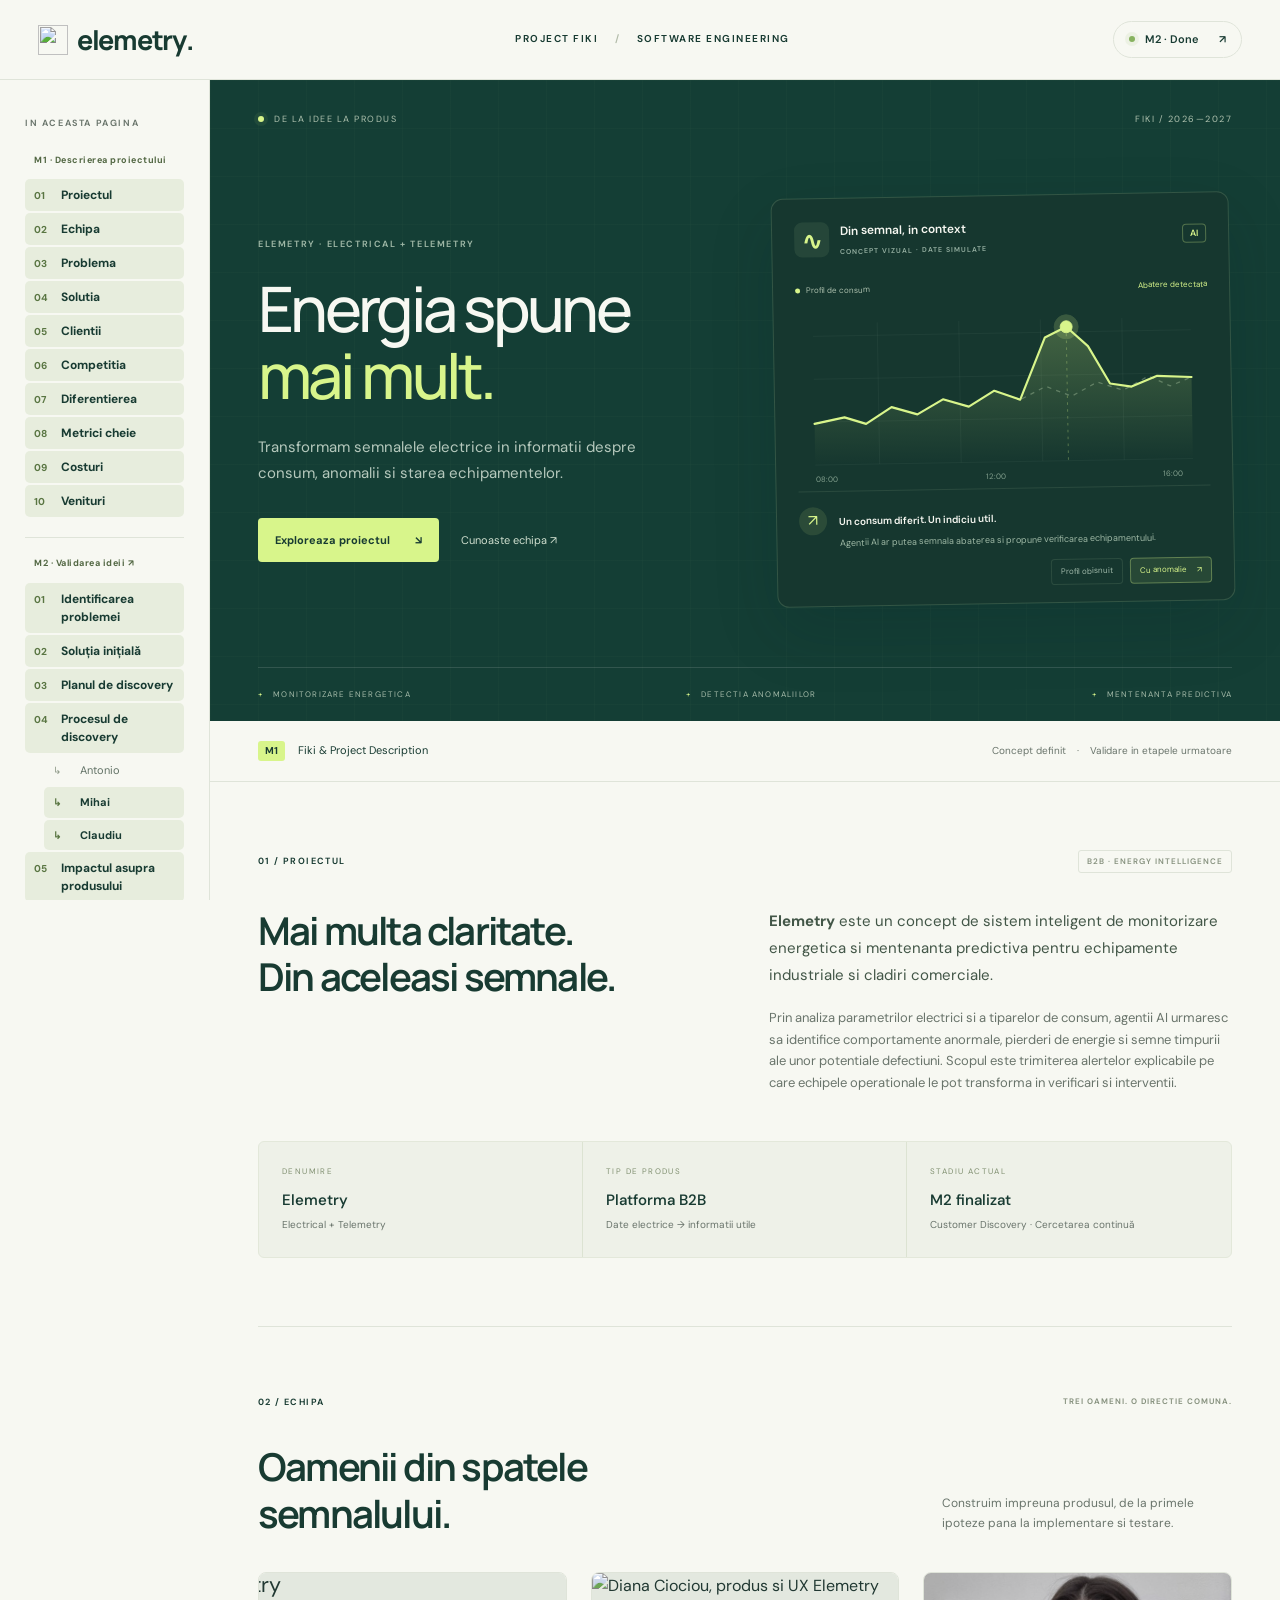
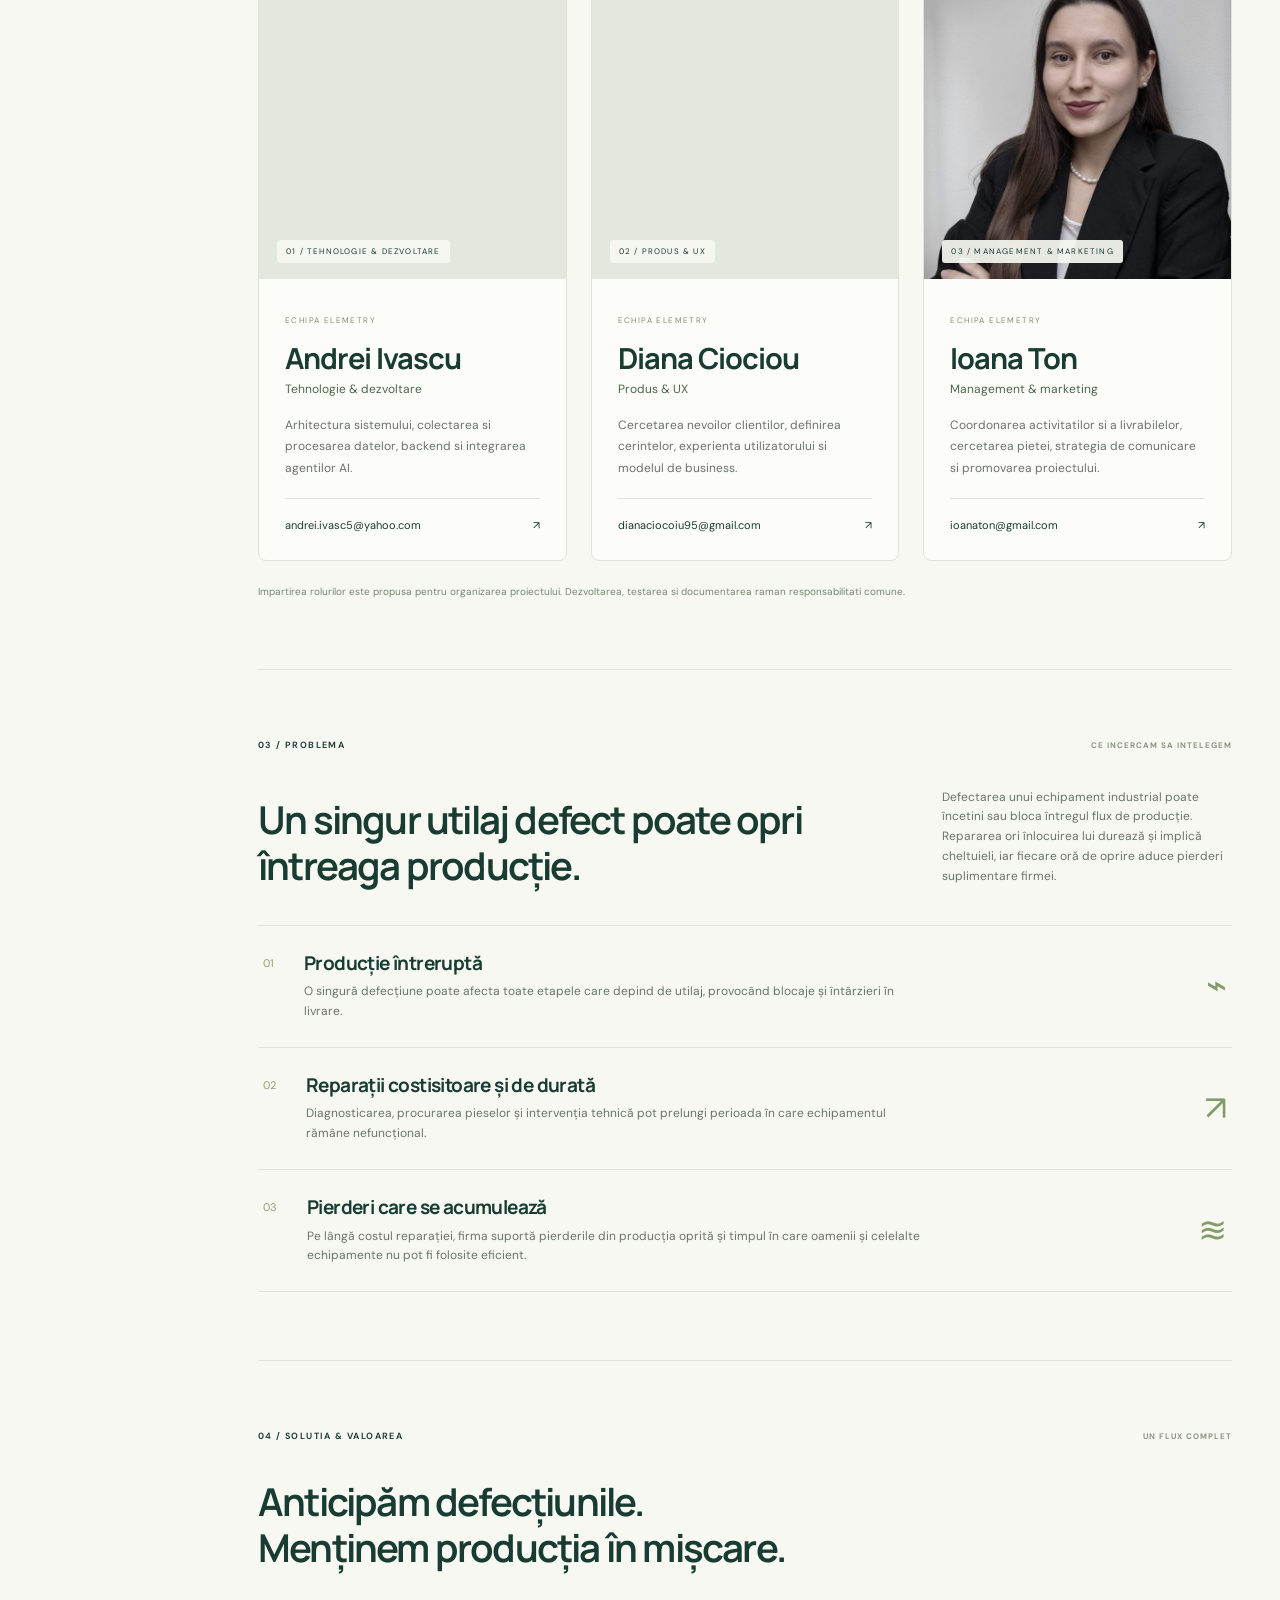
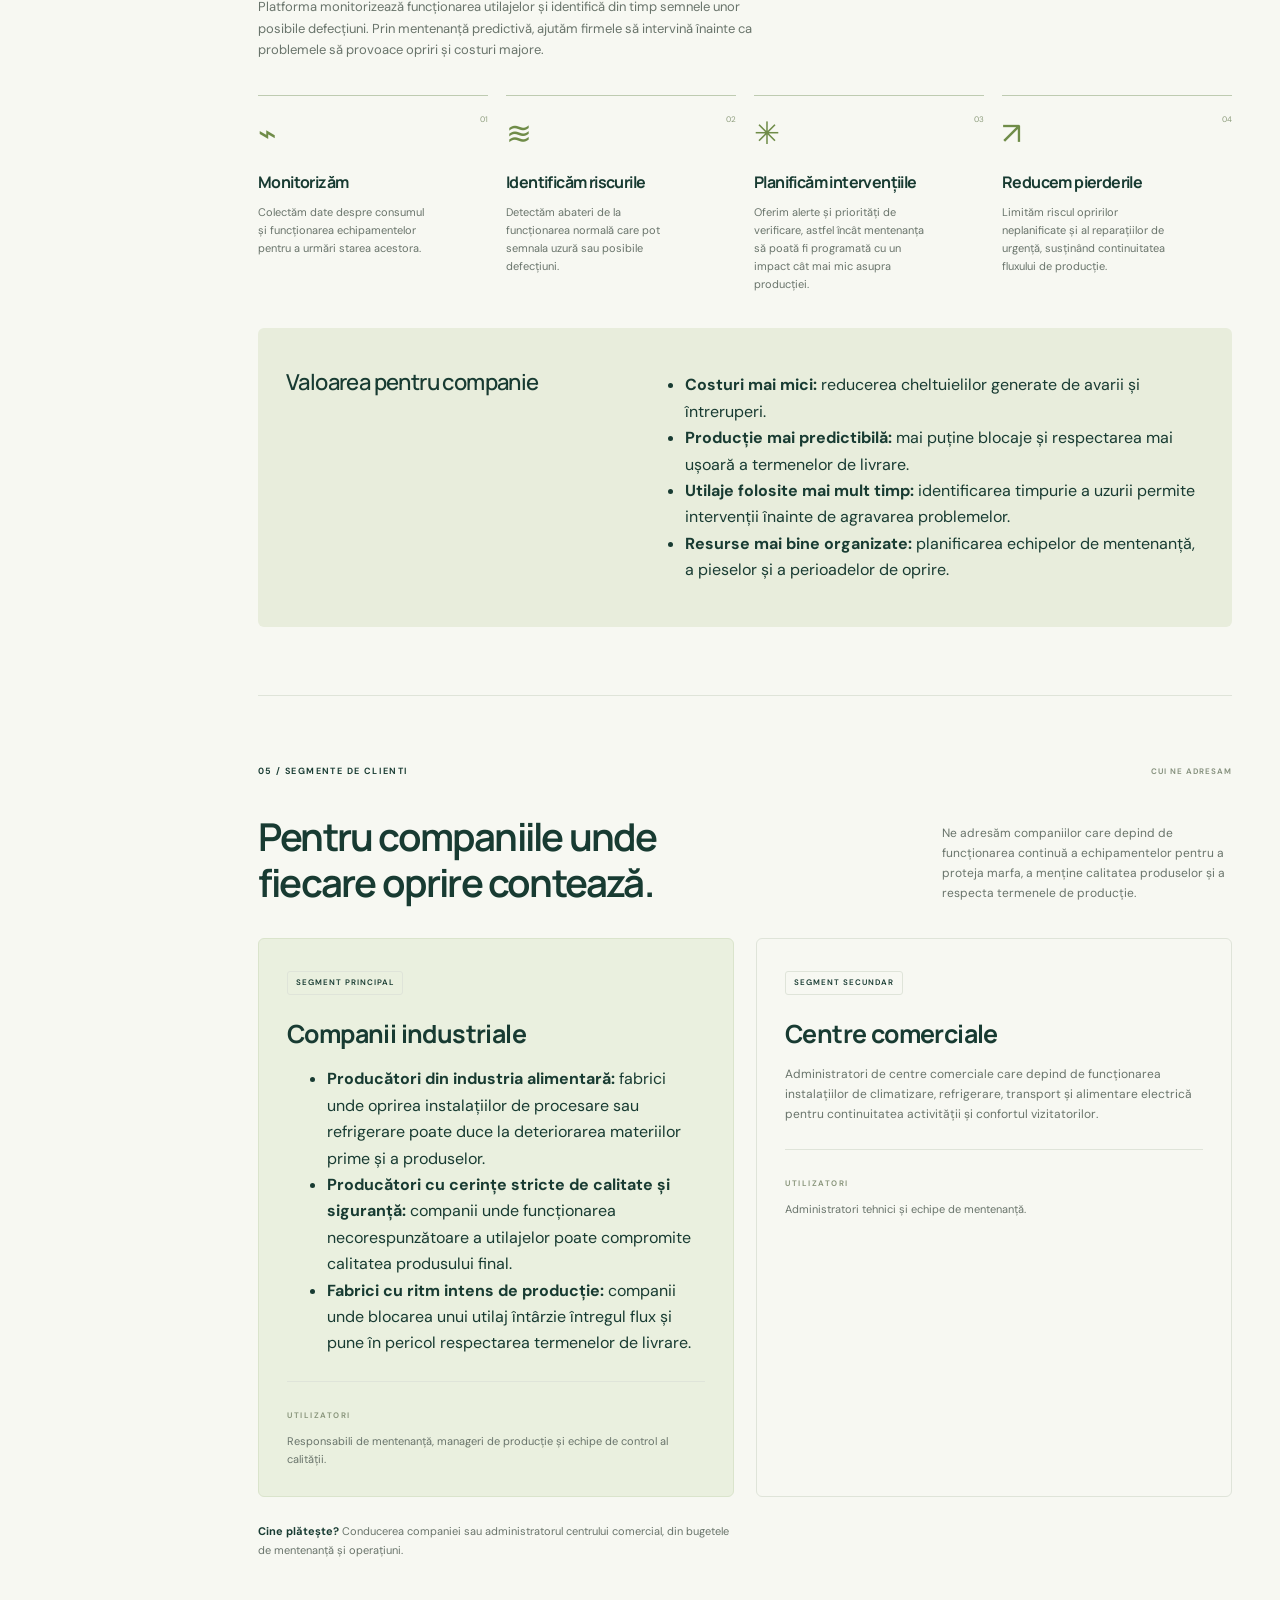
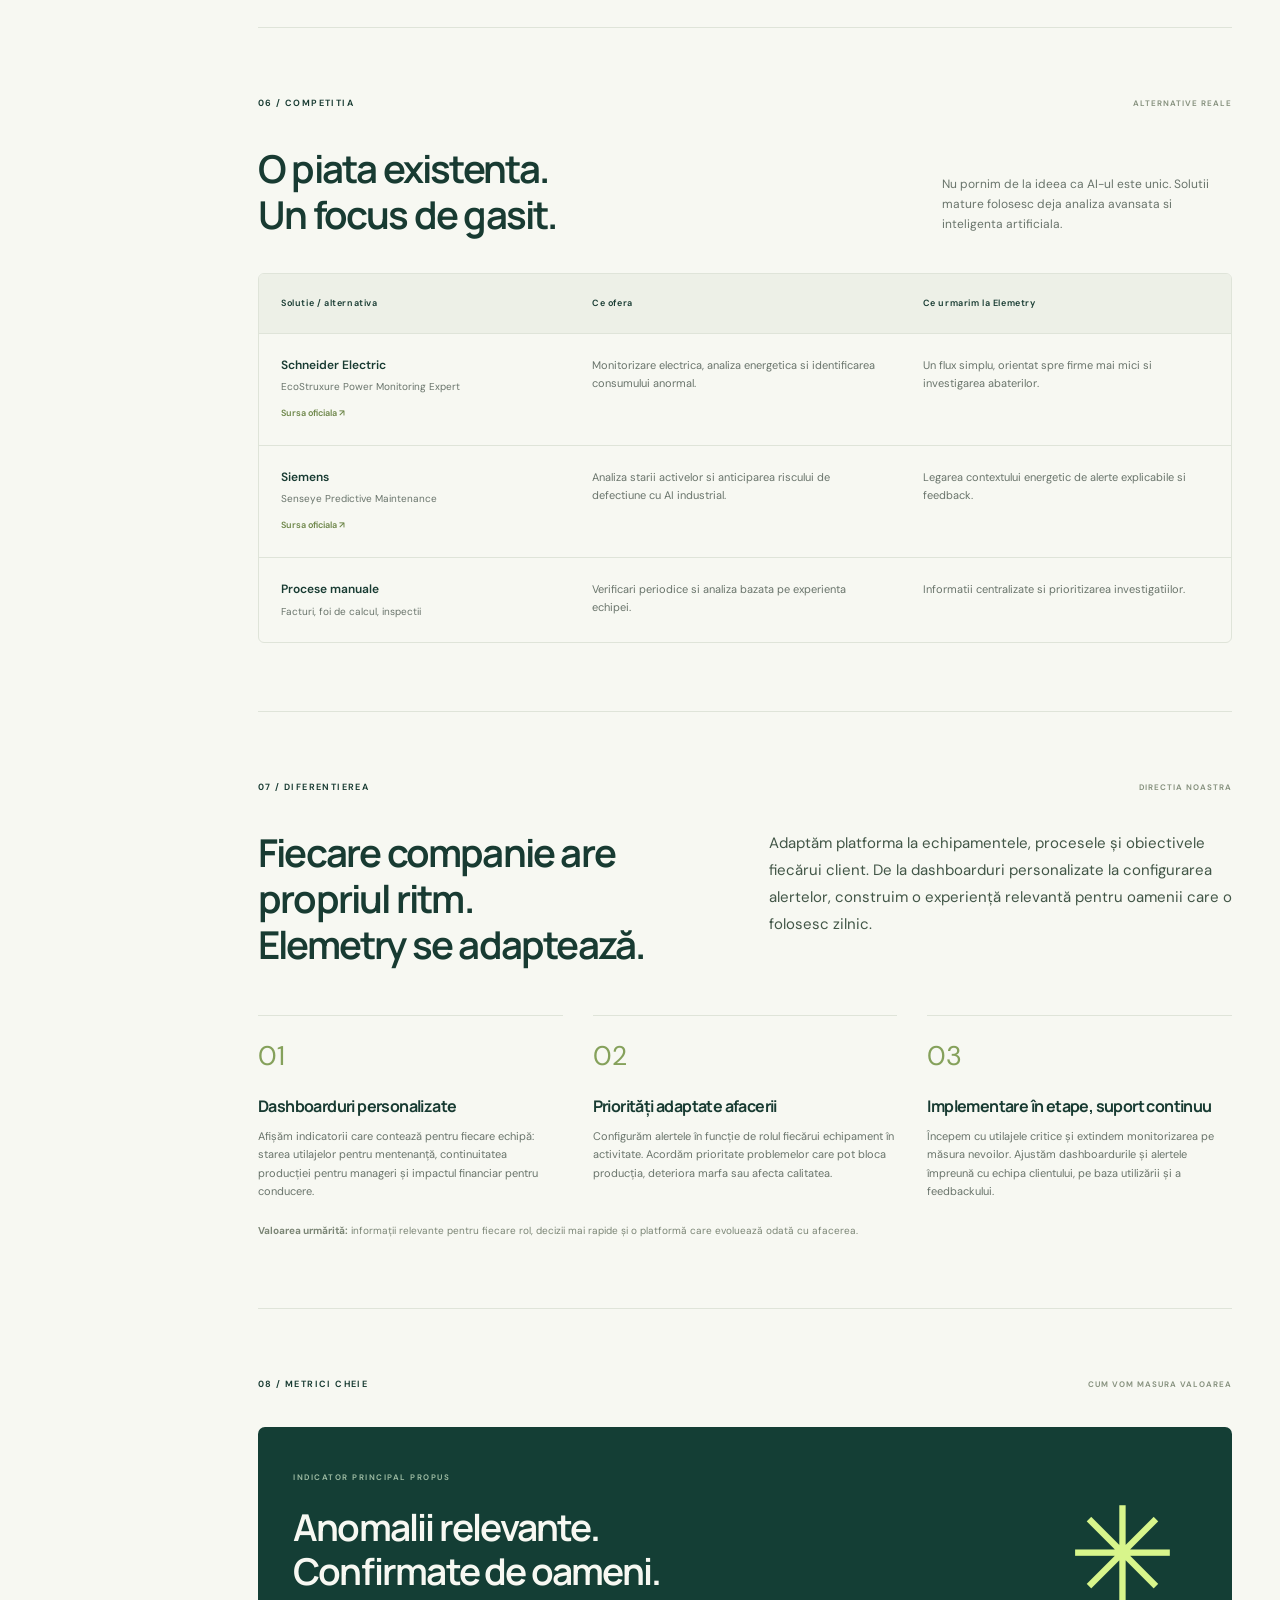
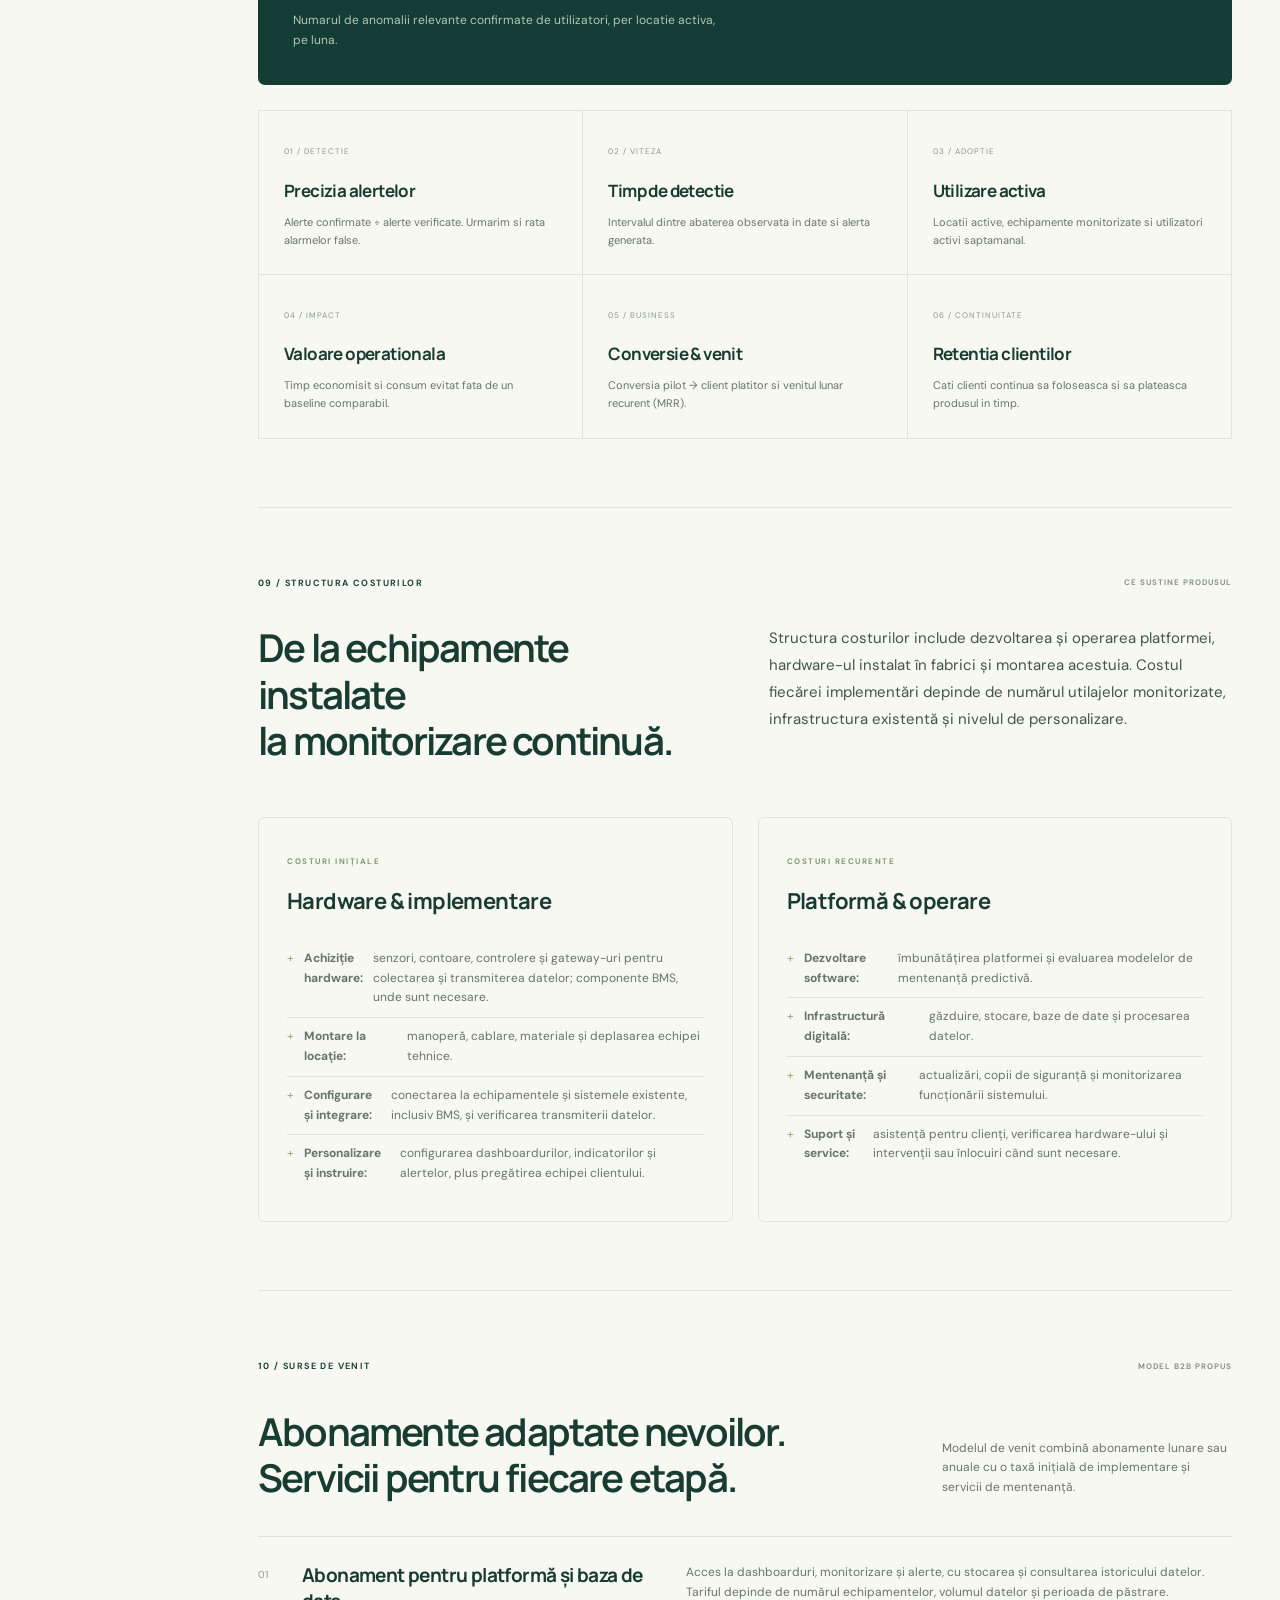
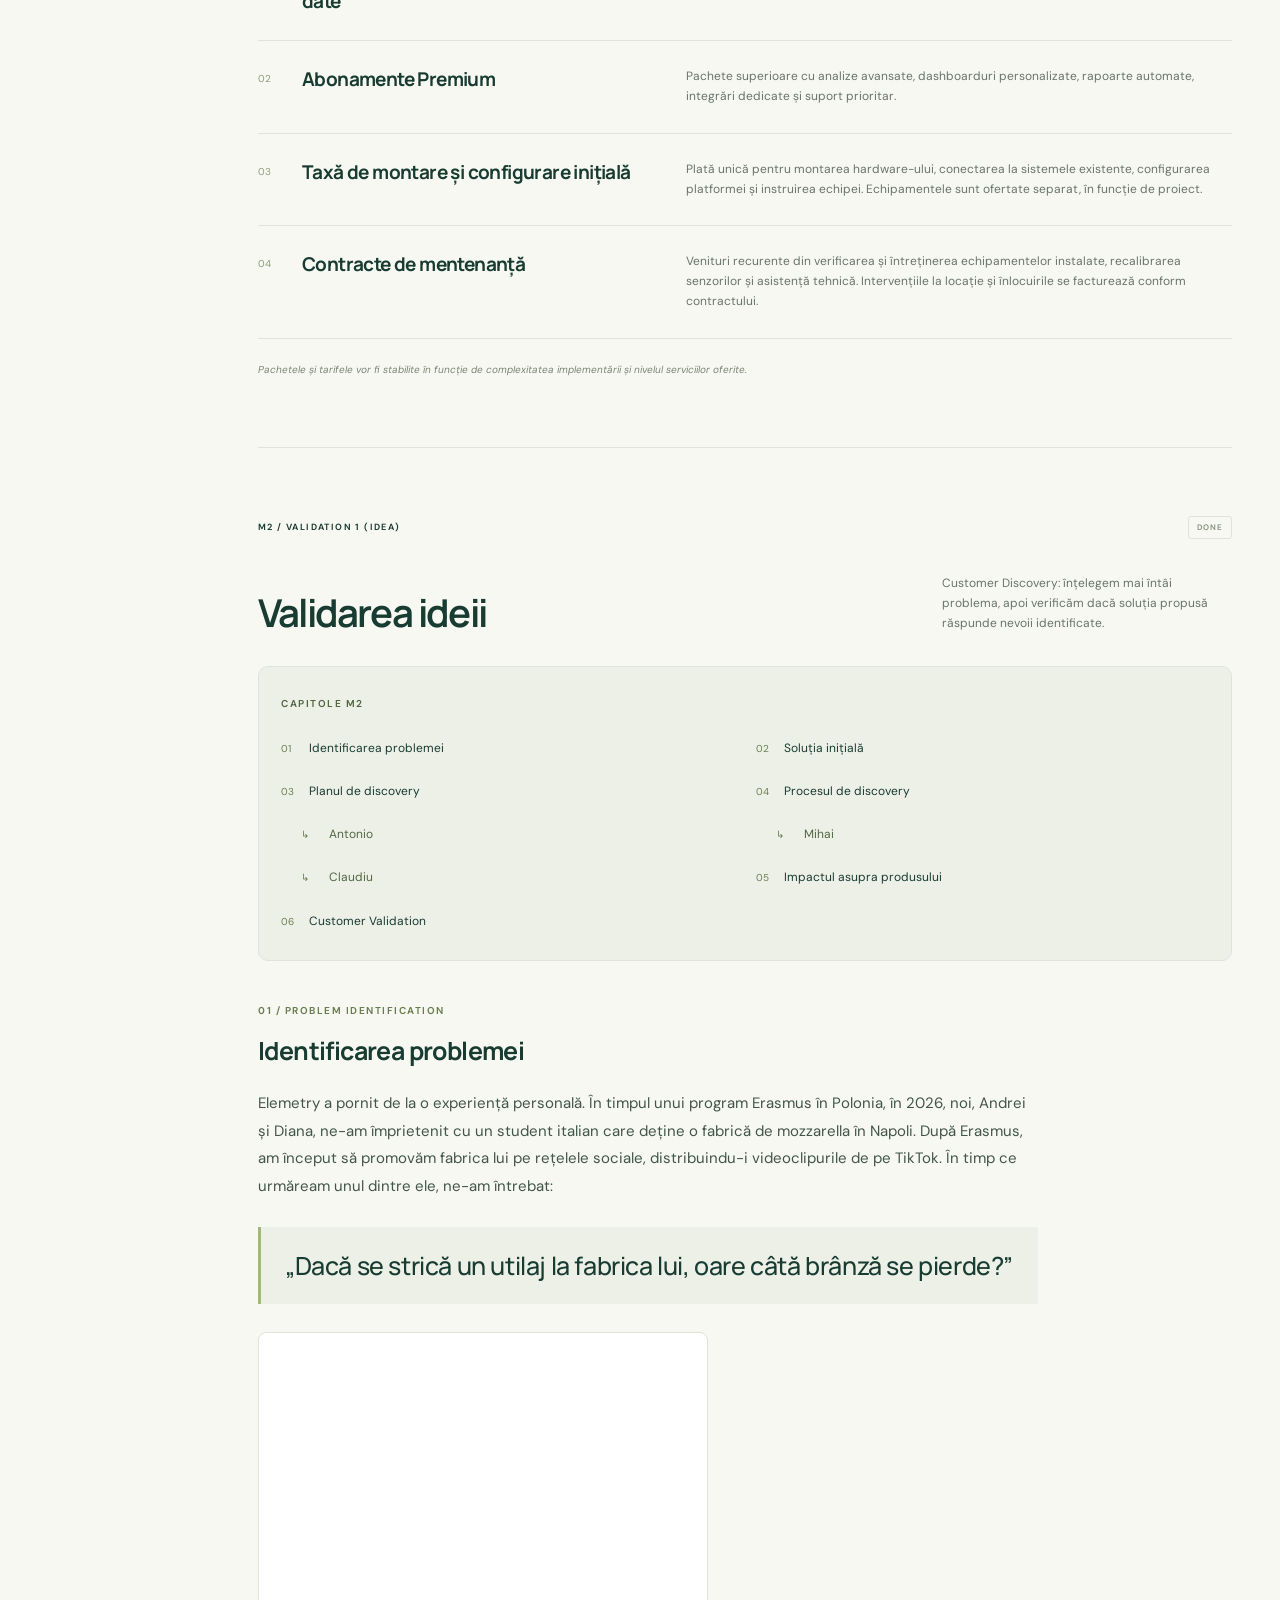
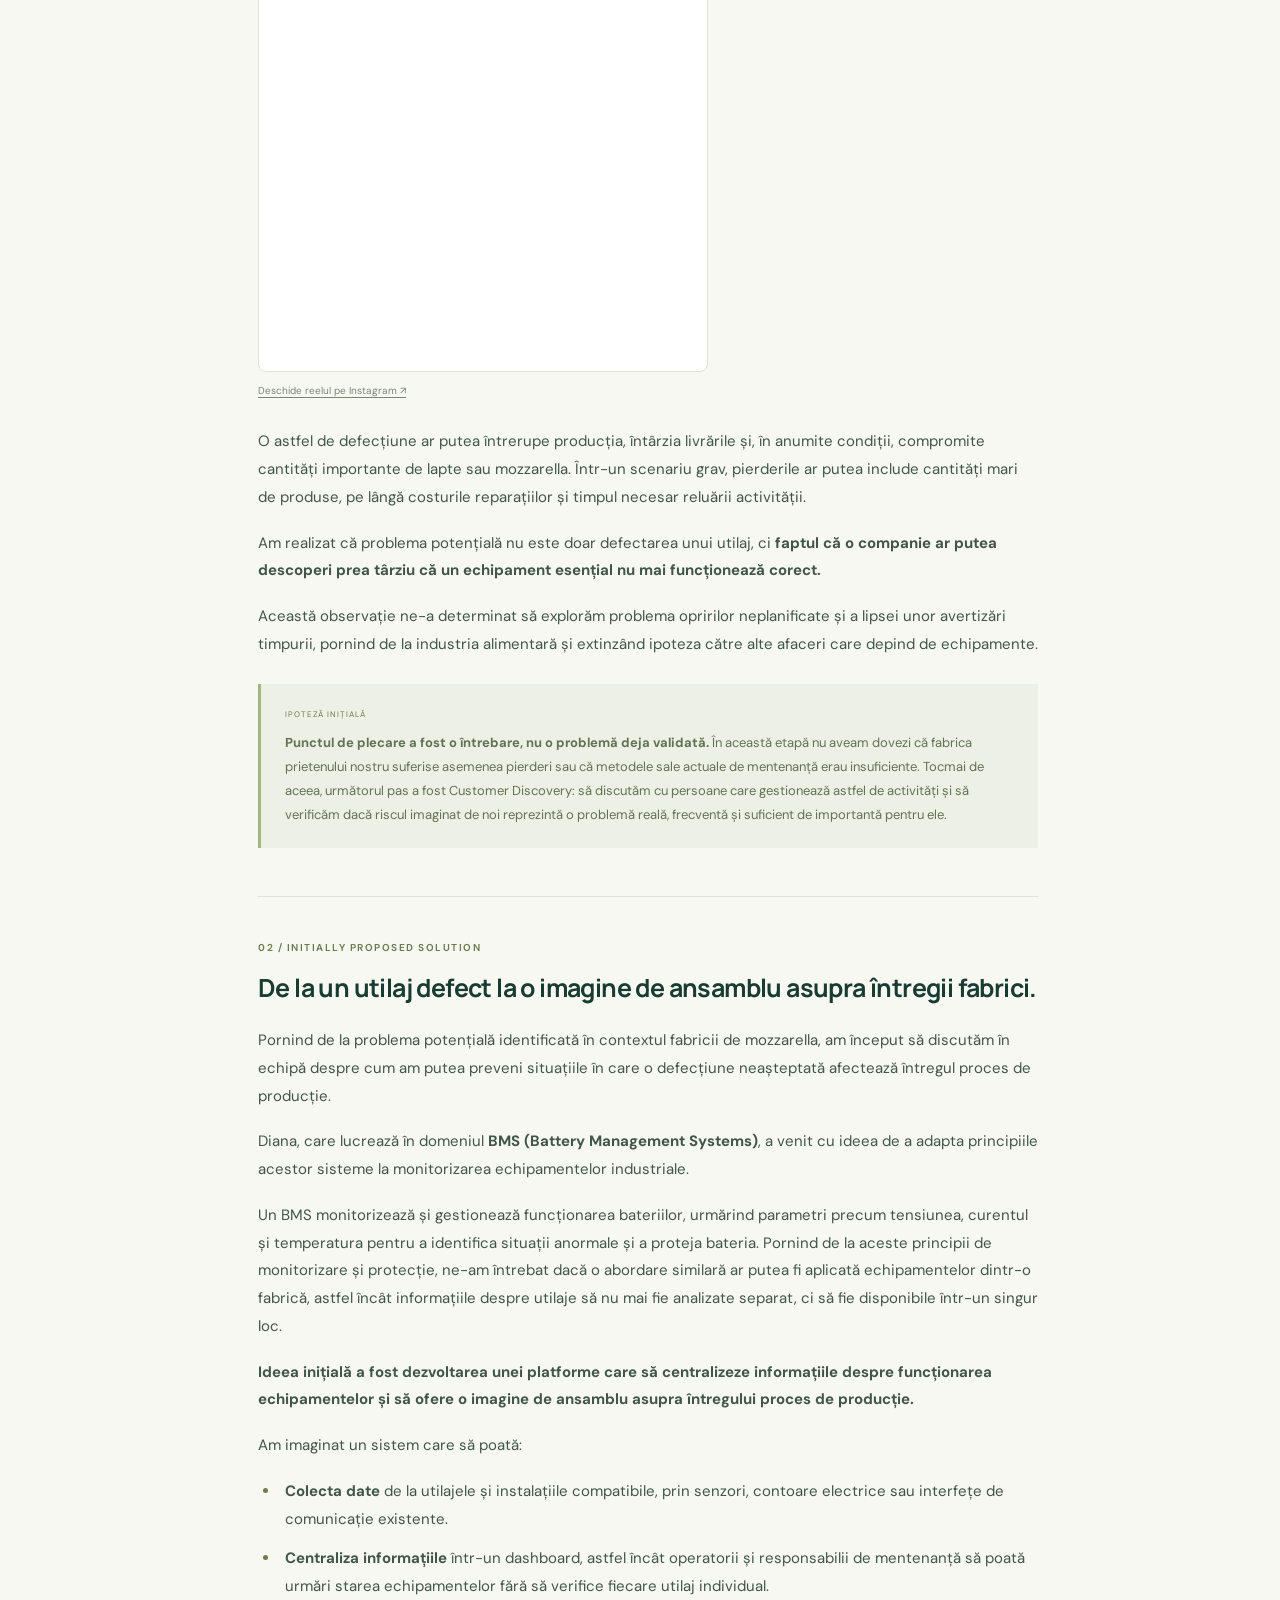
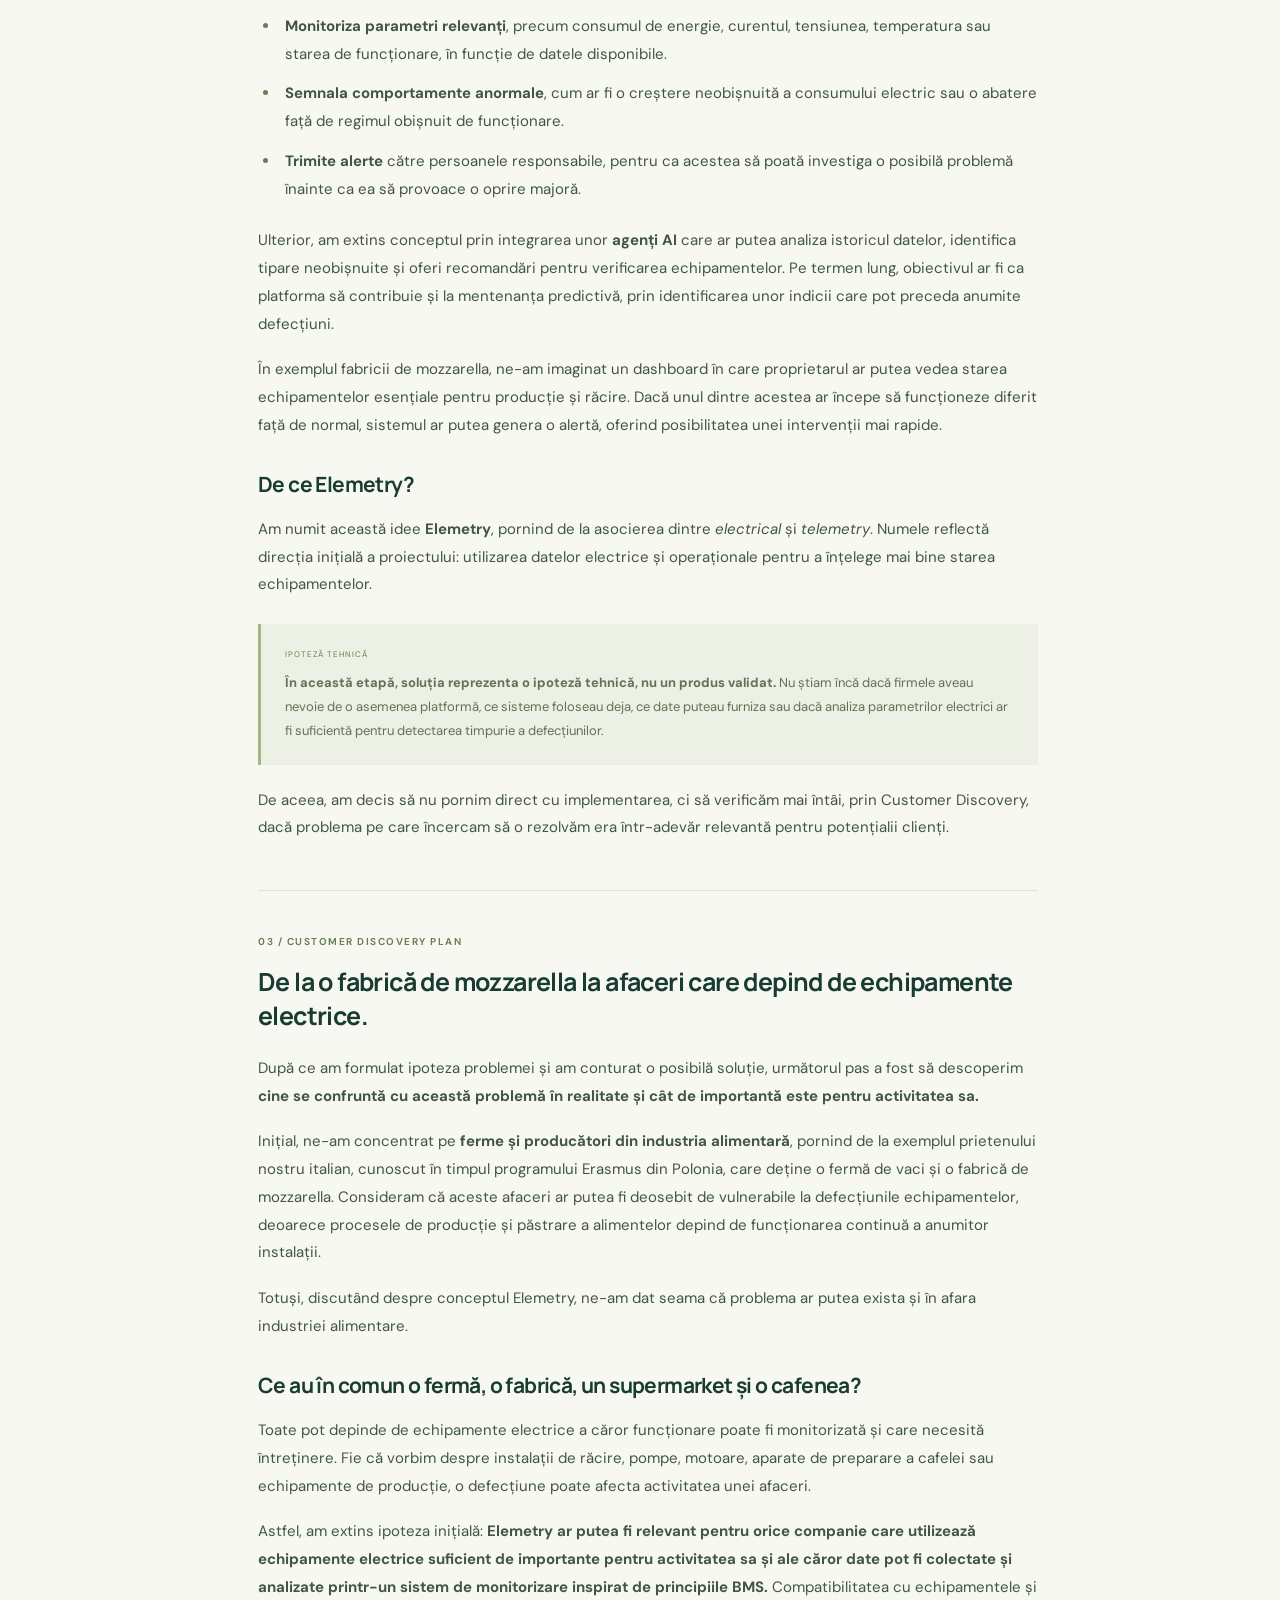
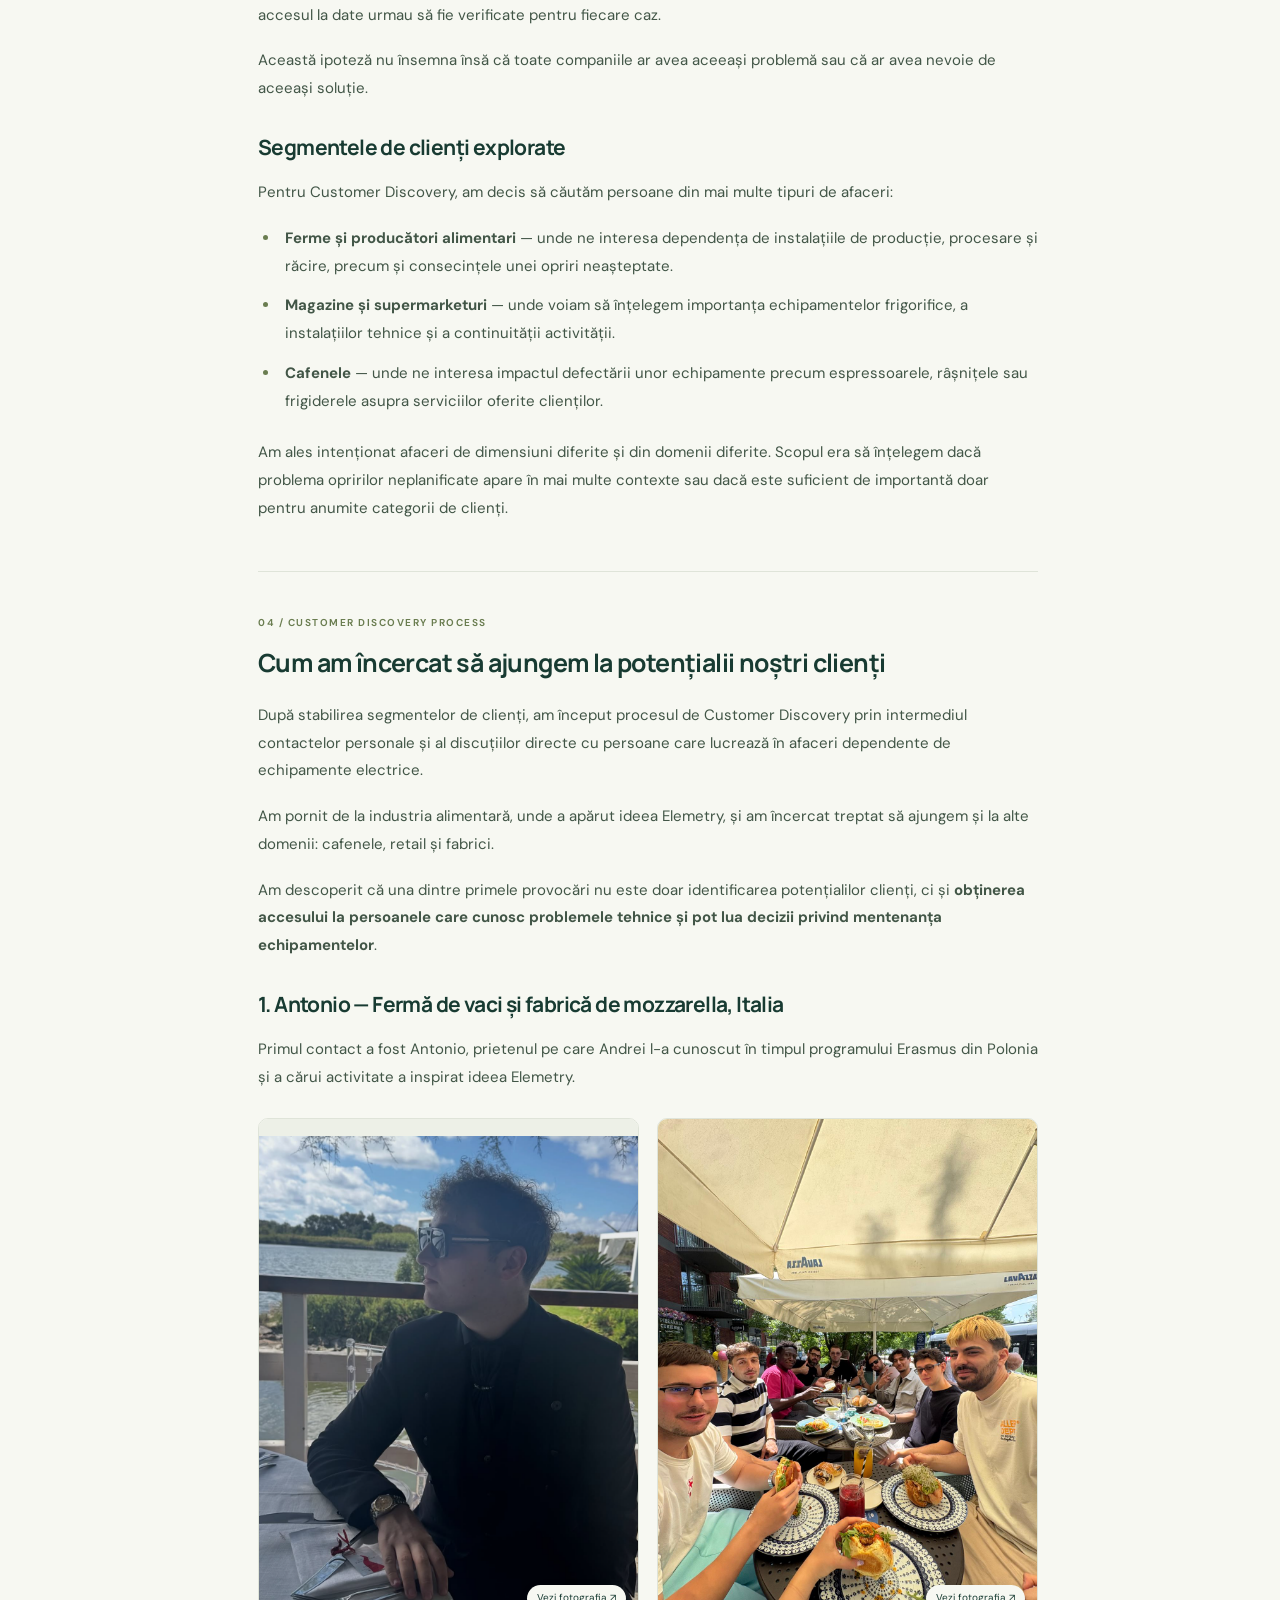
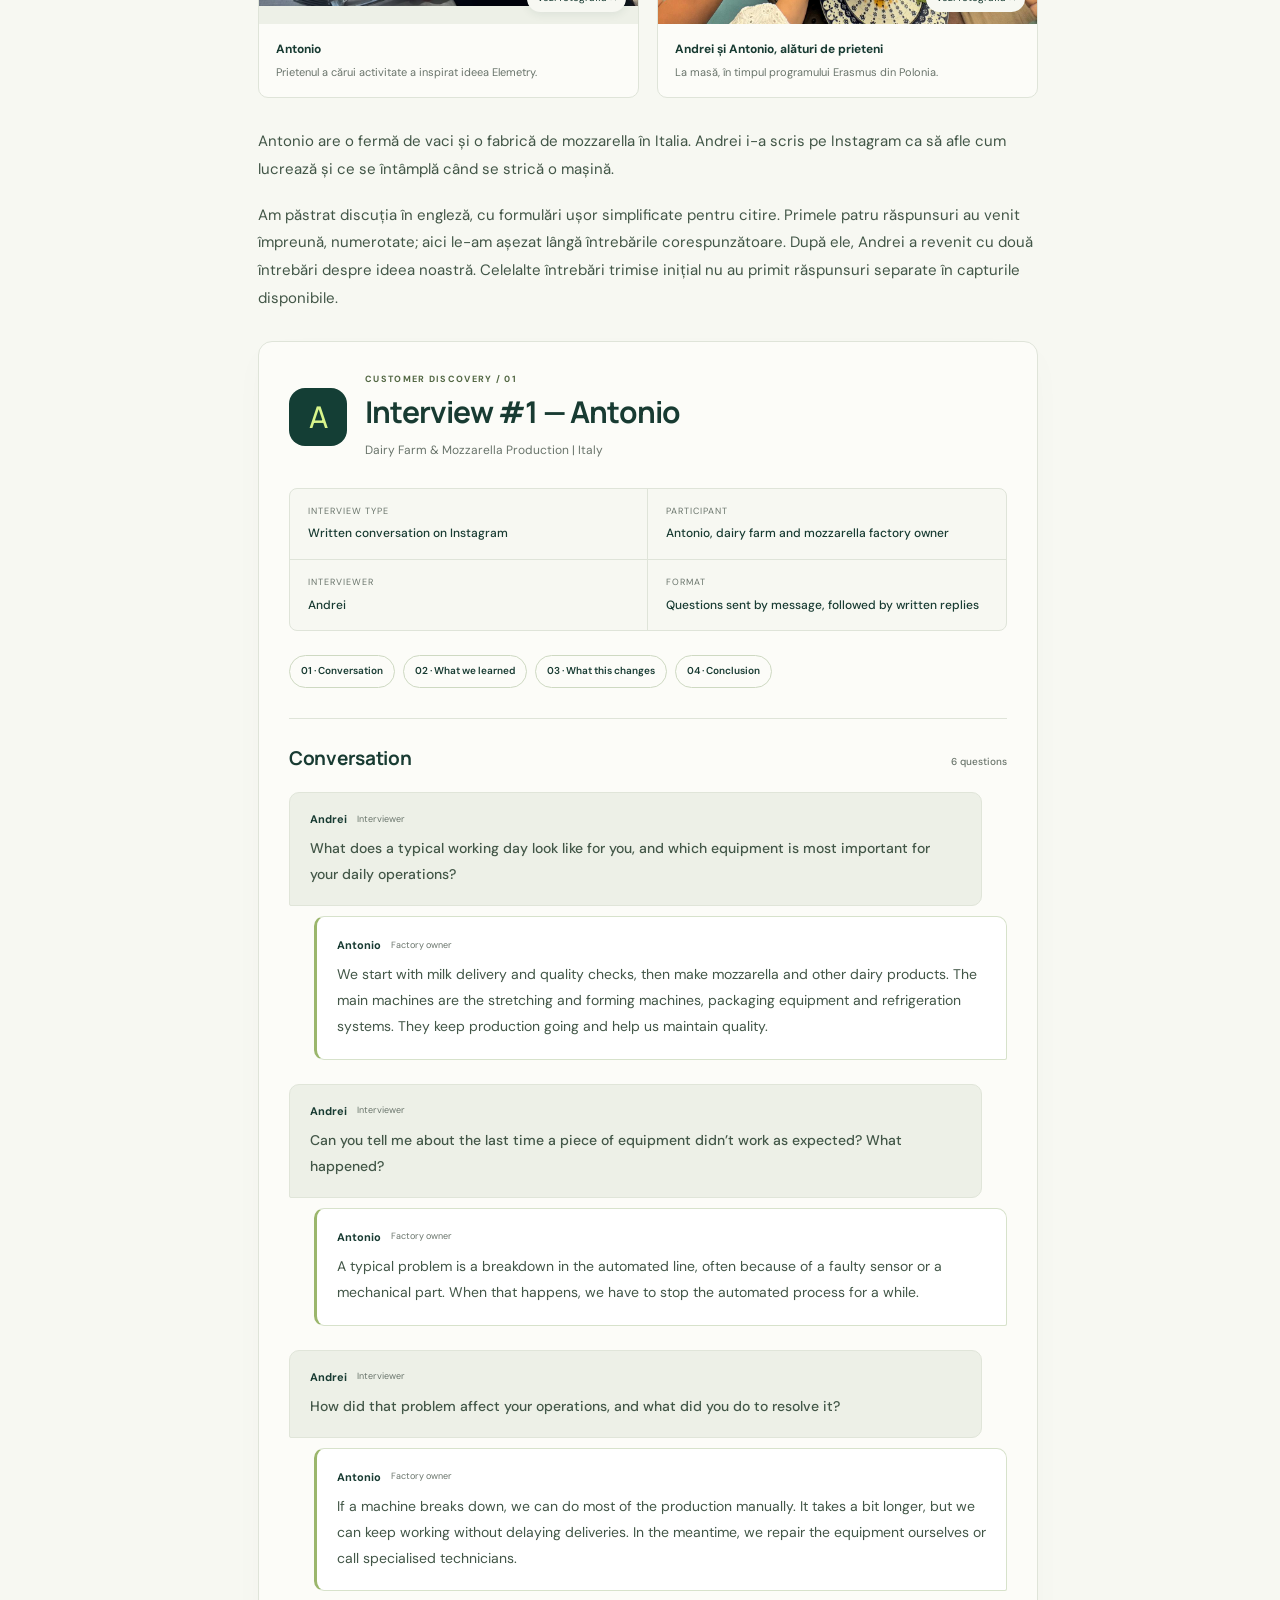
==== commit 5d6f9375: "Rewrite Antonio interview from Instagram conversation" ====
--- a/index.html
+++ b/index.html
@@ -254,118 +254,77 @@
           <figcaption><strong>Andrei și Antonio, alături de prieteni</strong><span>La masă, în timpul programului Erasmus din Polonia.</span></figcaption>
         </figure>
       </div>
-      <p>Antonio deține o fermă de vaci și o fabrică de mozzarella, ceea ce îl face relevant pentru segmentul nostru inițial: producători alimentari care depind de echipamente și procese tehnologice.</p>
-      <p>Andrei l-a contactat pentru a înțelege mai bine cum funcționează afacerea, ce echipamente sunt esențiale și ce se întâmplă atunci când apar probleme tehnice.</p>
-      <p>Antonio nu a dorit să participe la un interviu înregistrat, așa că am avut o <strong>conversație informală</strong>, fără înregistrare audio sau video. Am respectat această preferință și am decis să documentăm discuția în scris.</p>
-      <p><strong>Documentarea interviului:</strong> mai jos este inclusă o reconstrucție editată a conversației scrise cu Antonio. Întrebările au fost grupate pentru lizibilitate, iar răspunsurile au fost reformulate ușor, păstrând sensul. Textul nu reprezintă o transcriere literală a unei înregistrări audio sau video.</p>
+      <p>Antonio are o fermă de vaci și o fabrică de mozzarella în Italia. Andrei i-a scris pe Instagram ca să afle cum lucrează și ce se întâmplă când se strică o mașină.</p>
+      <p>Am păstrat discuția în engleză, cu formulări ușor simplificate pentru citire. Primele patru răspunsuri au venit împreună, numerotate; aici le-am așezat lângă întrebările corespunzătoare. După ele, Andrei a revenit cu două întrebări despre ideea noastră. Celelalte întrebări trimise inițial nu au primit răspunsuri separate în capturile disponibile.</p>
       <section class="interview-record" id="interviu-antonio" lang="en" aria-labelledby="antonio-interview-title">
         <header class="interview-header"><span class="interview-avatar" aria-hidden="true">A</span><div><span class="interview-label">CUSTOMER DISCOVERY / 01</span><h5 id="antonio-interview-title">Interview #1 — Antonio</h5><p class="interview-subtitle">Dairy Farm &amp; Mozzarella Production | Italy</p></div></header>
         <dl class="interview-meta">
-          <div><dt>Interview type</dt><dd>Informal online conversation</dd></div>
+          <div><dt>Interview type</dt><dd>Written conversation on Instagram</dd></div>
           <div><dt>Participant</dt><dd>Antonio, dairy farm and mozzarella factory owner</dd></div>
           <div><dt>Interviewer</dt><dd>Andrei</dd></div>
-          <div><dt>Recording</dt><dd>Not recorded, at the participant's request</dd></div>
+          <div><dt>Format</dt><dd>Questions sent by message, followed by written replies</dd></div>
         </dl>
-        <p class="interview-disclosure"><span class="interview-label">EDITED RECONSTRUCTION</span>The following dialogue is an edited reconstruction of our written conversation. Questions have been grouped for readability, and Antonio's answers have been lightly rephrased without changing their meaning.</p>
-        <nav class="interview-nav" aria-label="Antonio interview sections"><a href="#antonio-dialogue">01 · Conversation</a><a href="#antonio-findings">02 · Key findings</a><a href="#antonio-impact">03 · Product impact</a><a href="#antonio-conclusion">04 · Conclusion</a></nav>
-        <div class="interview-chapter" id="antonio-dialogue"><h6>Conversation <span>4 questions</span></h6><div class="interview-dialogue">
-          <div class="interview-exchange"><div class="interview-question"><span class="speaker-label">Andrei <span>Interviewer</span></span><p>Hi Antonio! Could you walk me through a typical production day at your mozzarella factory? What are the most important steps and machines?</p></div><div class="interview-answer"><span class="speaker-label">Antonio <span>Factory owner</span></span><p>Our day starts with milk delivery and quality checks. After that, we move on to producing mozzarella and other dairy products.</p><p>The most important equipment includes the stretching machines, forming machines, packaging equipment, and refrigeration systems. These are essential for maintaining product quality and keeping production running.</p></div></div>
-          <div class="interview-exchange"><div class="interview-question"><span class="speaker-label">Andrei <span>Interviewer</span></span><p>Have you ever experienced situations where something went wrong with the equipment or the production line?</p></div><div class="interview-answer"><span class="speaker-label">Antonio <span>Factory owner</span></span><p>Yes. A typical problem is a breakdown in the automated production line, often caused by a faulty sensor or a mechanical component.</p><p>When that happens, we have to temporarily stop the automated process.</p></div></div>
-          <div class="interview-exchange"><div class="interview-question"><span class="speaker-label">Andrei <span>Interviewer</span></span><p>What happens to production when a machine breaks down? Does it affect your deliveries?</p></div><div class="interview-answer"><span class="speaker-label">Antonio <span>Factory owner</span></span><p>Fortunately, we can perform most of the production processes manually.</p><p>This makes production slightly slower, but it allows us to continue working without delaying deliveries.</p>
-        <p>In the meantime, we either repair the equipment ourselves or contact specialized technicians.</p></div></div>
-          <div class="interview-exchange"><div class="interview-question"><span class="speaker-label">Andrei <span>Interviewer</span></span><p>How do you usually maintain your machines? Do you have a way of preventing these breakdowns?</p></div><div class="interview-answer"><span class="speaker-label">Antonio <span>Factory owner</span></span><p>We carry out daily inspections and regular maintenance, preferably when production is stopped.</p><p>We try to prevent breakdowns through constant maintenance, but most problems happen unexpectedly and are difficult to predict, even with regular checks.</p></div></div>
+        <nav class="interview-nav" aria-label="Antonio interview sections"><a href="#antonio-dialogue">01 · Conversation</a><a href="#antonio-findings">02 · What we learned</a><a href="#antonio-impact">03 · What this changes</a><a href="#antonio-conclusion">04 · Conclusion</a></nav>
+        <div class="interview-chapter" id="antonio-dialogue"><h6>Conversation <span>6 questions</span></h6><div class="interview-dialogue">
+          <div class="interview-exchange"><div class="interview-question"><span class="speaker-label">Andrei <span>Interviewer</span></span><p>What does a typical working day look like for you, and which equipment is most important for your daily operations?</p></div><div class="interview-answer"><span class="speaker-label">Antonio <span>Factory owner</span></span><p>We start with milk delivery and quality checks, then make mozzarella and other dairy products. The main machines are the stretching and forming machines, packaging equipment and refrigeration systems. They keep production going and help us maintain quality.</p></div></div>
+          <div class="interview-exchange"><div class="interview-question"><span class="speaker-label">Andrei <span>Interviewer</span></span><p>Can you tell me about the last time a piece of equipment didn’t work as expected? What happened?</p></div><div class="interview-answer"><span class="speaker-label">Antonio <span>Factory owner</span></span><p>A typical problem is a breakdown in the automated line, often because of a faulty sensor or a mechanical part. When that happens, we have to stop the automated process for a while.</p></div></div>
+          <div class="interview-exchange"><div class="interview-question"><span class="speaker-label">Andrei <span>Interviewer</span></span><p>How did that problem affect your operations, and what did you do to resolve it?</p></div><div class="interview-answer"><span class="speaker-label">Antonio <span>Factory owner</span></span><p>If a machine breaks down, we can do most of the production manually. It takes a bit longer, but we can keep working without delaying deliveries. In the meantime, we repair the equipment ourselves or call specialised technicians.</p></div></div>
+          <div class="interview-exchange"><div class="interview-question"><span class="speaker-label">Andrei <span>Interviewer</span></span><p>How do you currently handle equipment inspections and maintenance? Have you tried changing or improving this process? What were the results?</p></div><div class="interview-answer"><span class="speaker-label">Antonio <span>Factory owner</span></span><p>We check the machines every day and do regular maintenance, preferably when production is stopped. We try to prevent breakdowns that way, but most problems still happen unexpectedly. Even with regular checks, they’re hard to predict.</p></div></div>
+          <div class="interview-exchange"><div class="interview-question"><span class="speaker-label">Andrei <span>Interviewer</span></span><p>If you had a centralised system fitted to your machines, with alerts on your phone warning you about a possible problem, would that be useful to you?</p></div><div class="interview-answer"><span class="speaker-label">Antonio <span>Factory owner</span></span><p>I think something like that would be quite difficult to achieve, at least in dairy production. But in an ideal world, it would definitely be very useful and convenient.</p></div></div>
+          <div class="interview-exchange"><div class="interview-question"><span class="speaker-label">Andrei <span>Interviewer</span></span><p>Why would it be difficult to achieve?</p></div><div class="interview-answer"><span class="speaker-label">Antonio <span>Factory owner</span></span><p>I think the biggest challenge is that a dairy factory has so many different systems: steam boilers, electrical equipment, refrigeration and production machines. Plus, we’re constantly working with water and humidity.</p><p>For example, just a few days ago, a sensor on our PFM packaging machine stopped working because of humidity. The conveyor kept pushing mozzarella into the machine even while the bags were closing. We ended up with overfilled bags, damaged mozzarella and a real mess.</p><p>So even a small issue can cause big problems. That’s why I think predicting these failures isn’t so simple.</p></div></div>
         </div></div>
-        <div class="interview-chapter" id="antonio-findings"><h6>Key Findings <span>4 observations</span></h6><div class="interview-findings">
-          <div class="interview-finding"><span class="finding-number">01</span><p class="finding-title"><strong>Unexpected equipment failures are a real problem.</strong></p><p>Antonio described breakdowns in the automated production line, particularly those involving sensors and mechanical components. This confirms that unexpected technical issues occur even in facilities that perform regular maintenance.</p></div>
-          <div class="interview-finding"><span class="finding-number">02</span><p class="finding-title"><strong>A machine failure does not necessarily mean a complete production shutdown.</strong></p><p>Our initial assumption was that a single broken machine could stop the entire production process and lead to significant product losses.</p>
-        <p>Antonio's experience challenged this assumption. His team can switch to manual production for most processes, allowing them to continue working and avoid delivery delays.</p></div>
-          <div class="interview-finding"><span class="finding-number">03</span><p class="finding-title"><strong>The main reported consequence is reduced efficiency, not necessarily lost products.</strong></p><p>According to Antonio, switching to manual production increases production time slightly. He did not report discarded mozzarella, spoiled milk, or missed deliveries as consequences of the breakdowns discussed.</p></div>
-          <div class="interview-finding"><span class="finding-number">04</span><p class="finding-title"><strong>Preventive maintenance does not eliminate unexpected failures.</strong></p><p>Antonio's factory performs daily inspections and regular maintenance, yet some breakdowns remain difficult to predict.</p>
-        <p>This suggests a potential opportunity to investigate whether additional monitoring could provide useful early warnings. However, the interview does not establish whether electrical monitoring would detect the specific failures he described.</p></div>
+        <div class="interview-chapter" id="antonio-findings"><h6>What we learned <span>4 observations</span></h6><div class="interview-findings">
+          <div class="interview-finding"><span class="finding-number">01</span><p class="finding-title"><strong>They can keep working manually.</strong></p><p>Antonio said most production steps can be done by hand when a machine breaks down. That makes the work slower, but lets them keep deliveries on time. A broken machine does not always stop the whole factory.</p></div>
+          <div class="interview-finding"><span class="finding-number">02</span><p class="finding-title"><strong>A small fault can still damage products.</strong></p><p>His later example added something important: humidity stopped a sensor on the PFM packaging machine, but the conveyor kept feeding mozzarella while the bags were closing. He reported overfilled bags and damaged mozzarella. We do not know how much product was affected or what it cost.</p></div>
+          <div class="interview-finding"><span class="finding-number">03</span><p class="finding-title"><strong>Regular checks do not catch everything.</strong></p><p>They inspect machines daily and carry out maintenance, yet unexpected problems still happen. Antonio pointed to the mix of equipment and the constant water and humidity as reasons why predicting failures would be difficult.</p></div>
+          <div class="interview-finding"><span class="finding-number">04</span><p class="finding-title"><strong>“Useful in an ideal world” leaves a lot to check.</strong></p><p>Antonio liked the idea of phone alerts, but also questioned whether it could work in his factory. We asked about a hypothetical solution, so his answer does not tell us whether he would try or buy Elemetry. We also have no evidence yet that current and voltage measurements would detect the packaging fault he described.</p></div>
         </div></div>
-        <div class="interview-chapter interview-impact" id="antonio-impact"><h6>How This Interview Influenced Elemetry</h6><p>Before speaking with Antonio, we assumed that an unexpected equipment failure in a mozzarella factory could lead to a complete production shutdown and significant food waste.</p>
-        <p>The conversation showed us that <strong>the actual impact depends on how the factory operates and what alternatives are available when equipment fails</strong>.</p>
-        <p>In Antonio's case, manual production provides an effective fallback. Therefore, preventing downtime may be less urgent than we initially expected, even though equipment failures remain inconvenient and unpredictable.</p>
-        <p>This led us to reconsider our target customers. Instead of focusing on every business that uses electrical equipment, we should investigate <strong>industrial facilities with highly interconnected or automated production lines, where switching to manual operations is difficult or impossible</strong>.</p></div>
-        <div class="interview-conclusion" id="antonio-conclusion"><span class="interview-label">WHAT WE LEARNED</span><h6>Conclusion</h6><p><strong>The interview partially supported our problem hypothesis but challenged our assumptions about its severity.</strong></p>
-        <p>Unexpected breakdowns occur despite regular maintenance, which makes early fault detection worth investigating. However, Antonio's factory can continue production manually, limiting the operational consequences.</p>
-        <p>We cannot conclude from this interview alone that Antonio needs Elemetry or would be willing to pay for it.</p>
-        <p>Our next step is to interview technical staff and production managers in larger industrial facilities to understand whether unexpected failures create more significant losses when manual alternatives are unavailable.</p></div>
+        <div class="interview-chapter interview-impact" id="antonio-impact"><h6>What this changes for Elemetry</h6><p>We initially focused on machines stopping production. Antonio showed us two different situations: his team can often switch to manual work, but a packaging fault can damage mozzarella before the process is stopped.</p><p>That gives us a more specific question to investigate: what signals, if any, would reveal a fault like the PFM sensor problem early enough to act? We need to understand the machine and its existing controls before claiming Elemetry could help.</p><p>We also need shorter follow-up questions about actual incidents: how the fault was noticed, how long it took to fix and what was lost. The initial batch of questions did not give us those details.</p></div>
+        <div class="interview-conclusion" id="antonio-conclusion"><span class="interview-label">WHAT WE LEARNED</span><h6>Conclusion</h6><p>Antonio gave us a concrete example of a sensor failure affecting products, alongside a way his team keeps working during other breakdowns. Both matter when judging how useful monitoring would be.</p><p>His replies give us something specific to investigate, but they do not show that Elemetry can predict these failures or that he would pay for it.</p></div>
       </section>
       <h4>2. Mihai — Fermă agricolă din Teleorman, contact prin Diana</h4>
-      <p>Pentru a nu ne limita la exemplul din Italia, Diana a apelat la un prieten care deține o fermă în județul Teleorman.</p>
-      <p>Scopul a fost să explorăm aceeași problemă într-un context local și să înțelegem cum sunt gestionate echipamentele și mentenanța într-o fermă din România.</p>
-      <p>Interviul a fost realizat <strong>în scris, pe WhatsApp, la 31 octombrie 2026</strong>, prin intermediul unei relații personale. Mai jos este inclusă o versiune editată a conversației, cu întrebările și răspunsurile reorganizate pentru claritate, păstrând afirmațiile și detaliile tehnice oferite de Mihai.</p>
-      <p>Acest contact ne-a oferit oportunitatea de a compara perspectivele a doi fermieri din țări diferite, fără a presupune că activitățile sau problemele lor sunt identice.</p>
+      <p>Diana a vorbit pe WhatsApp cu Mihai, un prieten care are o fermă în Teleorman. Am vrut să aflăm ce utilaje folosește și ce se întâmplă când se strică.</p>
+      <p>Discuția a avut loc pe <strong>31 octombrie 2026</strong>. Mai jos am păstrat felul în care au vorbit, cu mici corecturi de scriere și mesaje consecutive unite. Nu este o transcriere integrală: am scos schimburile fără legătură cu subiectul, iar unde am scurtat explicații am indicat acest lucru.</p>
       <section class="interview-record" id="interviu-mihai" lang="ro" aria-labelledby="mihai-interview-title">
         <header class="interview-header"><span class="interview-avatar" aria-hidden="true">M</span><div><span class="interview-label">CUSTOMER DISCOVERY / 02</span><h5 id="mihai-interview-title">Interviul #2 — Mihai</h5><p class="interview-subtitle">Fermă agricolă | Teleorman, România</p></div></header>
         <dl class="interview-meta">
-          <div><dt>Tipul interviului</dt><dd>Interviu scris online (WhatsApp)</dd></div>
+          <div><dt>Tipul interviului</dt><dd>Conversație scrisă pe WhatsApp</dd></div>
           <div><dt>Data</dt><dd>31 octombrie 2026</dd></div>
-          <div><dt>Participant</dt><dd>Mihai, reprezentant al unei ferme agricole</dd></div>
+          <div><dt>Participant</dt><dd>Mihai</dd></div>
           <div><dt>Intervievator</dt><dd>Diana</dd></div>
-          <div><dt>Obiectiv</dt><dd>Înțelegerea defecțiunilor echipamentelor, a capacităților de monitorizare existente, a nevoilor de mentenanță și a aplicabilității Elemetry în agricultură.</dd></div>
+          <div><dt>Ce am vrut să aflăm</dt><dd>Ce se strică la utilaje și dacă monitorizarea curentului și tensiunii ar fi utilă în ferma lui.</dd></div>
         </dl>
-        <p class="interview-disclosure"><span class="interview-label">CONVERSAȚIE WHATSAPP EDITATĂ</span>Interviul de mai jos este o versiune editată a conversației originale de pe WhatsApp. Întrebările și răspunsurile au fost reorganizate pentru claritate, păstrând afirmațiile participantului și detaliile tehnice.</p>
-        <nav class="interview-nav" aria-label="Secțiunile interviului cu Mihai"><a href="#mihai-dialogue">01 · Conversație</a><a href="#mihai-findings">02 · Constatări</a><a href="#mihai-impact">03 · Impact asupra produsului</a><a href="#mihai-conclusion">04 · Concluzie</a></nav>
+        <nav class="interview-nav" aria-label="Secțiunile interviului cu Mihai"><a href="#mihai-dialogue">01 · Conversație</a><a href="#mihai-findings">02 · Ce am aflat</a><a href="#mihai-impact">03 · Ce schimbăm</a><a href="#mihai-conclusion">04 · Concluzie</a></nav>
         <div class="interview-chapter" id="mihai-dialogue"><h6>Conversație <span>4 părți</span></h6><div class="interview-dialogue">
-          <div class="interview-part"><p class="interview-part-title"><strong>Partea 1 — Echipamente și automatizare</strong></p>
-            <div class="interview-exchange"><div class="interview-question"><span class="speaker-label">Diana <span>Intervievator</span></span><p>Ce tipuri de utilaje și echipamente folosiți în fermă?</p></div><div class="interview-answer"><span class="speaker-label">Mihai <span>Reprezentant al fermei</span></span><p>Folosim o gamă variată de utilaje agricole, inclusiv tractoare, combine de recoltat, mașini de stropit autopropulsate, distribuitoare de îngrășăminte, remorci pentru împrăștierea gunoiului de grajd, mașini de curățat semințe, pluguri, cultivatoare, grape cu discuri și alte echipamente pentru pregătirea solului.</p>
-<p>Unele utilaje au motoare proprii, iar altele sunt atașate tractoarelor.</p></div></div>
-            <div class="interview-exchange"><div class="interview-question"><span class="speaker-label">Diana <span>Intervievator</span></span><p>Aceste utilaje sunt operate manual sau includ sisteme automatizate?</p></div><div class="interview-answer"><span class="speaker-label">Mihai <span>Reprezentant al fermei</span></span><p>Majoritatea utilajelor moderne au un grad ridicat de automatizare. Se pot ghida automat, pot efectua viraje, își pot regla componentele și pot modifica parametrii de funcționare prin software.</p>
-<p>Operatorul supraveghează în continuare utilajul, dar multe funcții sunt automatizate.</p></div></div>
-          </div>
-          <div class="interview-part"><p class="interview-part-title"><strong>Partea 2 — Defecțiuni și provocări de mentenanță</strong></p>
-            <div class="interview-exchange"><div class="interview-question"><span class="speaker-label">Diana <span>Intervievator</span></span><p>Cât de des se defectează utilajele și care sunt cele mai frecvente cauze?</p></div><div class="interview-answer"><span class="speaker-label">Mihai <span>Reprezentant al fermei</span></span><p>Din păcate, defecțiunile apar destul de frecvent.</p>
-<p>Cele mai multe probleme sunt mecanice, precum curele rupte, rulmenți deteriorați sau supraîncălzire. Și erorile umane pot contribui la defectarea echipamentelor.</p>
-<p>Totuși, nu toate problemele sunt mecanice. Unele par să fie legate de software sau de sistemele electronice de control.</p></div></div>
-            <div class="interview-exchange"><div class="interview-question"><span class="speaker-label">Diana <span>Intervievator</span></span><p>Poți da un exemplu de problemă legată de software sau de automatizare?</p></div><div class="interview-answer"><span class="speaker-label">Mihai <span>Reprezentant al fermei</span></span><p>În prezent avem o problemă cu o semănătoare nouă Horsch. Aceasta nu menține constant adâncimea de semănat configurată.</p>
-<p>De exemplu, dacă setăm adâncimea la 4 cm, putem găsi unele semințe la 2 cm și altele la 6 cm.</p>
-<p>Cauza nu a fost încă identificată. Suspectăm o problemă de software sau de control, mai ales pentru că unele utilaje mai vechi realizează această operațiune mai uniform.</p>
-<p>Acest lucru este important deoarece adâncimea de semănat trebuie ajustată în funcție de starea solului, precipitațiile prognozate și tratamentul agricol aplicat.</p></div></div>
-            <div class="interview-exchange"><div class="interview-question"><span class="speaker-label">Diana <span>Intervievator</span></span><p>Ați avut incidente majore cauzate de defecțiunile echipamentelor?</p></div><div class="interview-answer"><span class="speaker-label">Mihai <span>Reprezentant al fermei</span></span><p>Da. Anul trecut, unul dintre tractoarele noastre a luat foc.</p>
-<p>Am reușit să stingem rapid incendiul, dar reparațiile au costat aproximativ 20.000.</p>
-<p>Supraîncălzirea motorului este o problemă importantă, mai ales vara.</p>
-<p><em>Notă: În conversația originală nu a fost specificată moneda costului reparațiilor.</em></p></div></div>
-          </div>
-          <div class="interview-part"><p class="interview-part-title"><strong>Partea 3 — Senzori și sisteme de monitorizare existente</strong></p>
-            <div class="interview-exchange"><div class="interview-question"><span class="speaker-label">Diana <span>Intervievator</span></span><p>Ce tipuri de senzori sunt importanți pentru monitorizarea utilajelor agricole?</p></div><div class="interview-answer"><span class="speaker-label">Mihai <span>Reprezentant al fermei</span></span><p>Folosim deja mulți senzori, în funcție de echipament.</p>
-<p>Aceștia includ senzori de temperatură, presiune, turație, debit și funcționare a motorului.</p>
-<p>Pentru monitorizarea motorului folosim măsurători precum temperatura aerului admis, presiunea din galeria de admisie (MAP), debitul masic de aer (MAF), presiunea din rampa de combustibil și temperatura lichidului de răcire.</p>
-<p>Folosim și tehnologii de poziționare și control, inclusiv GNSS/RTK, radar pentru măsurarea vitezei față de sol, senzori ai unghiului de bracaj, senzori de poziție ai echipamentelor atașate și monitorizarea patinării roților.</p>
-<p>Unele echipamente de stropit folosesc și camere, duze controlate electronic și sisteme bazate pe PWM pentru reglarea aplicării.</p></div></div>
-            <div class="interview-exchange"><div class="interview-question"><span class="speaker-label">Diana <span>Intervievator</span></span><p>Monitorizarea curentului și a tensiunii electrice v-ar ajuta să identificați aceste probleme?</p></div><div class="interview-answer"><span class="speaker-label">Mihai <span>Reprezentant al fermei</span></span><p>Avem nevoie de mulți senzori, dar monitorizarea tensiunii nu este neapărat cea mai importantă nevoie a noastră.</p>
-<p>Cele mai relevante măsurători pentru echipamentele noastre țin de temperatură, presiune, funcționarea mecanică, poziționare și controlul utilajelor.</p></div></div>
-          </div>
-          <div class="interview-part"><p class="interview-part-title"><strong>Partea 4 — Aplicabilitatea Elemetry</strong></p>
-            <div class="interview-exchange"><div class="interview-question"><span class="speaker-label">Diana <span>Intervievator</span></span><p>Conceptul nostru inițial este un sistem de monitorizare centralizată care analizează parametri electrici, precum curentul și tensiunea, pentru a identifica posibile defecțiuni ale echipamentelor.</p>
-<p>Ne interesează în special fabricile cu linii de producție interconectate, unde defectarea unui singur utilaj poate întrerupe întregul proces.</p>
-<p>Din ceea ce ai descris, soluția noastră s-ar putea să nu fie cea mai potrivită pentru ferma voastră, unde majoritatea utilajelor au motoare cu ardere internă și funcționează independent.</p></div><div class="interview-answer"><span class="speaker-label">Mihai <span>Reprezentant al fermei</span></span><p>Înțeleg.</p></div></div>
+          <div class="interview-part"><p class="interview-part-title"><strong>Partea 1 — Utilajele din fermă</strong></p>
+            <div class="interview-exchange"><div class="interview-question"><span class="speaker-label">Diana <span>Intervievator</span></span><p>Deci, cu ce fel de aparate lucrezi la fermă?</p></div><div class="interview-answer"><span class="speaker-label">Mihai <span>Participant</span></span><p>Multe rău. Îți le spun: mașină de fertilizat, mașină de erbicidat, autopropulsată, mașină de împrăștiat bălegar, tractoare, combine, grele, lăcustă, joker, mașină de selectat, disc ușor, disc greu, scarificator, plug. Mai bag?</p></div></div>
+            <div class="interview-exchange"><div class="interview-question"><span class="speaker-label">Diana <span>Intervievator</span></span><p>E bun. Acum toate sunt operate manual sau ai și ceva automatizări?</p></div><div class="interview-answer"><span class="speaker-label">Mihai <span>Participant</span></span><p>Manual doar învârți cheia. Merg singure, întorc singure, ridică singure aripile, se reglează din soft.</p></div></div>
+            <div class="interview-exchange"><div class="interview-question"><span class="speaker-label">Diana <span>Intervievator</span></span><p>Deci, practic toate astea sunt chestii cu motor care fac ceva pe câmp?</p></div><div class="interview-answer"><span class="speaker-label">Mihai <span>Participant</span></span><p>Aproape toate. Unele se leagă la tractor. Autopropulsata, combinele și tractoarele au motor propriu.</p></div></div>
+          </div>
+          <div class="interview-part"><p class="interview-part-title"><strong>Partea 2 — Ce se strică</strong></p>
+            <div class="interview-exchange"><div class="interview-question"><span class="speaker-label">Diana <span>Intervievator</span></span><p>Bun, acum cât de des se strică mașinile astea și care sunt cauzele?</p></div><div class="interview-answer"><span class="speaker-label">Mihai <span>Participant</span></span><p>Enervant de des.</p></div></div>
+            <div class="interview-exchange"><div class="interview-question"><span class="speaker-label">Diana <span>Intervievator</span></span><p>Și de la ce se strică?</p></div><div class="interview-answer"><span class="speaker-label">Mihai <span>Participant</span></span><p>Se mai rupe câte o curea, sare un rulment, se încinge și ia foc. Mai sunt și băieții câteodată neatenți. Dar îți dau câteva exemple de erori umane pe care nu le previn senzorii, dacă vrei.</p></div></div>
+            <div class="interview-exchange"><div class="interview-question"><span class="speaker-label">Diana <span>Intervievator</span></span><p>Deci numai chestii mecanice? Ce nu ar fi de la mâna de om?</p></div><div class="interview-answer"><span class="speaker-label">Mihai <span>Participant</span></span><p>În principal chestii mecanice, dar acum avem o problemă la o semănătoare nouă Horsch pe care toată țara nu a reușit să o regleze. Teoretic ar fi o problemă din soft, practic nici noi nu știm de ce nu respectă adâncimea de semănat.</p></div></div>
+            <div class="interview-exchange"><div class="interview-question"><span class="speaker-label">Diana <span>Intervievator</span></span><p>Gen face prea mult sau?</p></div><div class="interview-answer"><span class="speaker-label">Mihai <span>Participant</span></span><p>Nu respectă adâncimea. La altă firmă e problema că nu respectă densitatea. Când utilajele mai vechi o fac mai bine decât cele teoretic mai precise, cred că e o problemă din soft.</p><p>Adică găsești o sămânță la 2 cm, alta la 6 cm și eu am setat 4 cm. Și e foarte important să semeni la adâncimi diferite în funcție de cum se prezintă solul în ziua aia, cum crezi că urmează să plouă și ce microelemente plănuiești să dai.</p></div></div>
+          </div>
+          <div class="interview-part"><p class="interview-part-title"><strong>Partea 3 — De ce senzori are nevoie</strong></p>
+            <div class="interview-exchange"><div class="interview-question"><span class="speaker-label">Diana <span>Intervievator</span></span><p>Deci nu prea ai nevoie de senzori care să măsoare tensiune și curent, având în vedere că totul e mecanic sau cu motor termic?</p></div><div class="interview-answer"><span class="speaker-label">Mihai <span>Participant</span></span><p>Am nevoie de mulți senzori, dar nu chiar de tensiune.</p></div></div>
+            <div class="interview-exchange"><div class="interview-question"><span class="speaker-label">Diana <span>Intervievator</span></span><p>Bun, de ce senzori?</p></div><div class="interview-answer"><span class="speaker-label">Mihai <span>Participant</span></span><p>Temperatură, presiune, turație, debit, funcționarea motorului. MAP, MAF, temperatura aerului la admisie, presiune în rampă, apă în filtrul de motorină.</p><p>Temperatura lichidului de răcire, că se supraîncălzește motorul ușor vara. Anul trecut a luat foc un tractor. L-am stins repede, dar a costat 20k reparația.</p></div></div>
+            <p class="note">Mihai a mai trimis o listă cu GNSS/RTK, radar de viteză, senzori de direcție, poziție și patinare, apoi explicații despre camere și controlul duzelor la stropit, inclusiv PWM. Am scurtat aici lista tehnică; din mesaje nu reiese că toate aceste sisteme sunt instalate la ferma lui. Pentru reparația tractorului a scris „20k”, fără să precizeze moneda.</p>
+          </div>
+          <div class="interview-part"><p class="interview-part-title"><strong>Partea 4 — Unde se potrivește ideea noastră</strong></p>
+            <div class="interview-question"><span class="speaker-label">Diana <span>Intervievator</span></span><p>Păi nu, că aparent nu te ajută. Deci ce vrem noi să vindem e un sistem de monitorizare preventivă prin monitorizarea curentului și tensiunii.</p><p>Practic, cel mai bun caz e o fabrică unde mașinile lucrează în serie. Dacă se strică una, celelalte merg degeaba și pierzi bani că nu mai produci.</p><p>Mi-am dat seama că nu prea merge la fermă, unde nu ai o astfel de linie și majoritatea sculelor sunt cu motor termic.</p></div>
+            <p class="note">Am scurtat exemplul Dianei cu fabrica de creioane. În capturile primite nu apare un răspuns al lui Mihai după această explicație.</p>
           </div>
         </div></div>
-        <div class="interview-chapter" id="mihai-findings"><h6>Principalele constatări <span>4 observații</span></h6><div class="interview-findings">
-          <div class="interview-finding"><span class="finding-number">01</span><p class="finding-title"><strong>Defecțiunile echipamentelor sunt frecvente și pot fi costisitoare</strong></p><p>Mihai a descris probleme mecanice recurente, inclusiv curele rupte, rulmenți defecți și supraîncălzire.</p>
-<p>Incendiul tractorului, care a dus, potrivit lui Mihai, la reparații de aproximativ 20.000, arată că anumite defecțiuni pot avea consecințe financiare semnificative.</p>
-<p>Totuși, interviul nu stabilește cât de frecvent apar incidente de această gravitate.</p></div>
-          <div class="interview-finding"><span class="finding-number">02</span><p class="finding-title"><strong>Utilajele agricole includ deja tehnologii avansate de monitorizare</strong></p><p>Contrar așteptărilor noastre inițiale, ferma folosește utilaje cu un grad ridicat de automatizare, dotate cu numeroși senzori și sisteme electronice de control.</p>
-<p>Aceste sisteme monitorizează parametrii motorului, poziționarea utilajelor, condițiile de funcționare și procesele agricole.</p>
-<p>Acest lucru sugerează că adăugarea unor senzori nu este neapărat principala provocare. Mai relevante ar fi înțelegerea datelor existente și identificarea lipsurilor din monitorizarea actuală.</p></div>
-          <div class="interview-finding"><span class="finding-number">03</span><p class="finding-title"><strong>Monitorizarea exclusiv electrică nu ar rezolva cele mai frecvente probleme</strong></p><p>Multe dintre problemele descrise de Mihai implică piese mecanice, motoare cu ardere internă, erori ale operatorilor sau funcții agricole controlate prin software.</p>
-<p>O soluție axată în principal pe curent și tensiune electrică nu ar detecta neapărat aceste defecțiuni.</p>
-<p>De exemplu, variațiile adâncimii de semănat nu pot fi atribuite automat unei anomalii electrice.</p></div>
-          <div class="interview-finding"><span class="finding-number">04</span><p class="finding-title"><strong>Nu orice afacere cu echipamente complexe este un client potrivit</strong></p><p>Deși ferma folosește utilaje costisitoare și puternic automatizate, echipamentele sale nu formează tipul de linie de producție fixă și interconectată pe care ni l-am imaginat inițial pentru Elemetry.</p>
-<p>Această distincție este importantă deoarece valoarea soluției propuse depinde nu doar de existența utilajelor, ci și de tipul echipamentelor, datele disponibile și consecințele fiecărei defecțiuni.</p></div>
+        <div class="interview-chapter" id="mihai-findings"><h6>Ce am aflat <span>4 observații</span></h6><div class="interview-findings">
+          <div class="interview-finding"><span class="finding-number">01</span><p class="finding-title"><strong>Utilajele se strică, iar unele reparații costă mult.</strong></p><p>Mihai a dat exemple de curele, rulmenți și supraîncălzire. A povestit și despre tractorul care a luat foc, cu o reparație de „20k”. Nu știm moneda sau cât de des au loc incidente atât de grave.</p></div>
+          <div class="interview-finding"><span class="finding-number">02</span><p class="finding-title"><strong>Problemele lui nu se reduc la curent și tensiune.</strong></p><p>A vorbit despre temperatură, presiune și funcționarea motorului. La semănătoare, setarea era de 4 cm, dar găsea semințe la 2 și la 6 cm. El bănuiește o problemă de soft; cauza nu este stabilită.</p></div>
+          <div class="interview-finding"><span class="finding-number">03</span><p class="finding-title"><strong>Lista de senzori nu este un inventar al fermei.</strong></p><p>Mihai cunoaște multe sisteme de monitorizare și automatizare. Trebuie însă să-l întrebăm ce are efectiv pe fiecare utilaj și ce date poate vedea, înainte să presupunem că ferma folosește toate tehnologiile enumerate.</p></div>
+          <div class="interview-finding"><span class="finding-number">04</span><p class="finding-title"><strong>Relația de prietenie a influențat discuția.</strong></p><p>Mihai s-a oferit să dea răspunsuri care să ne ajute cu senzorii pe care vrem să-i vindem și, mai târziu, să se prefacă că nu îi are. Diana i-a cerut să răspundă pe bune. Nu folosim ofertele acestea ca dovadă de interes pentru produs. În plus, unele întrebări ale Dianei sugerează deja un răspuns, așa că trebuie să fim mai atenți la următoarele interviuri.</p></div>
         </div></div>
-        <div class="interview-chapter interview-impact" id="mihai-impact"><h6>Cum a influențat acest interviu proiectul Elemetry</h6><p>Înainte de acest interviu, consideram fermele agricole un segment promițător de clienți, deoarece depind de echipamente costisitoare și se confruntă cu defecțiuni care pot genera cheltuieli importante.</p>
-<p>Discuția cu Mihai a pus sub semnul întrebării această presupunere.</p>
-<p>Am aflat că utilajele agricole pot avea deja capacități ample de monitorizare și că multe defecțiuni implică parametri care depășesc domeniul conceptului nostru inițial de monitorizare electrică.</p>
-<p>Prin urmare, am decis să reconsiderăm agricultura ca segment principal de clienți.</p>
-<p>În loc să încercăm să monitorizăm orice tip de utilaj, <strong>vrem să prioritizăm unitățile industriale cu linii de producție interconectate, unde echipamentele electrice pot fi monitorizate centralizat, iar o defecțiune într-o etapă poate afecta întregul proces</strong>.</p>
-<p>Acest lucru nu înseamnă că agricultura nu are nevoi de monitorizare, ci că soluția noastră actuală s-ar putea să nu fie cea mai potrivită pentru problemele concrete descrise în acest interviu.</p></div>
-        <div class="interview-conclusion" id="mihai-conclusion"><span class="interview-label">CE AM ÎNVĂȚAT</span><h6>Concluzie</h6><p><strong>Acest interviu a confirmat că defecțiunile echipamentelor reprezintă o problemă operațională reală, dar a evidențiat și o nepotrivire între nevoile fermei și soluția propusă de noi.</strong></p>
-<p>Experiența lui Mihai a evidențiat importanța monitorizării mecanice, termice și a funcționării software, precum și capacitățile avansate deja prezente în utilajele agricole moderne.</p>
-<p>Interviul ne-a ajutat să rafinăm segmentarea clienților și a întărit nevoia de a discuta cu personalul tehnic din fabrici înainte de a trece la Customer Validation.</p>
-<p><strong>Principala concluzie: O afacere poate suferi defecțiuni costisitoare fără să fie neapărat un client potrivit pentru Elemetry.</strong></p></div>
+        <div class="interview-chapter interview-impact" id="mihai-impact"><h6>Ce schimbăm după discuția cu Mihai</h6><p>Am pornit de la ideea că o fermă cu multe utilaje ar putea avea nevoie de Elemetry. Din exemplele lui Mihai nu reiese însă că măsurarea curentului și tensiunii ar rezolva problemele despre care ne-a povestit.</p><p>Vrem să discutăm mai departe cu oameni din fabrici unde utilajele electrice lucrează în aceeași linie. Acolo trebuie să aflăm ce se întâmplă concret când se oprește o mașină și dacă datele electrice ar putea ajuta. Deocamdată, potrivirea cu acel segment rămâne de verificat.</p></div>
+        <div class="interview-conclusion" id="mihai-conclusion"><span class="interview-label">CE AM ÎNVĂȚAT</span><h6>Concluzie</h6><p>Mihai ne-a dat exemple utile de probleme din ferma lui, dar discuția nu ne arată că ar avea nevoie de Elemetry sau că ar plăti pentru el. Ne-a ajutat să vedem unde ideea noastră nu se potrivește încă și să ne corectăm felul în care punem întrebările.</p></div>
       </section>
       <h4>3. Claudiu — Cafenea și bar mobil de cafea</h4>
       <div class="interview-gallery" aria-label="Fotografii cu Claudiu și cafeneaua">
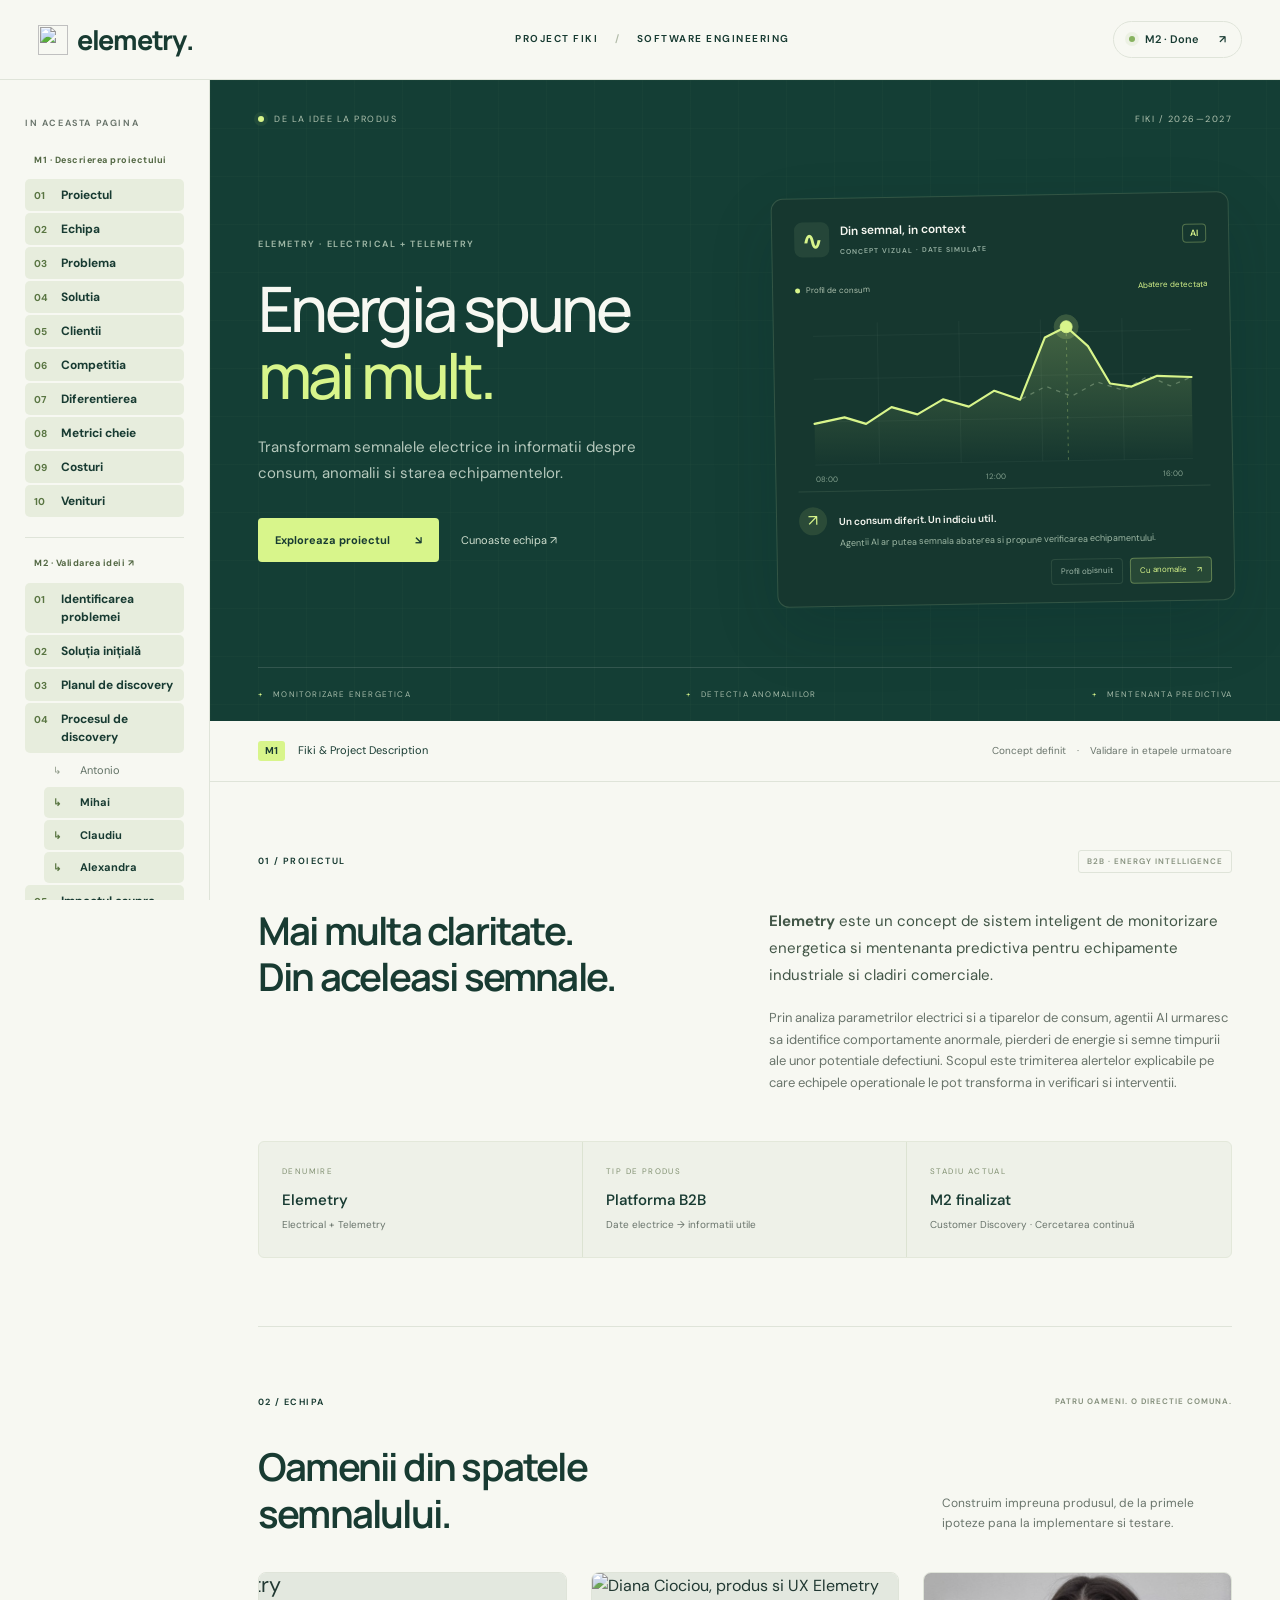
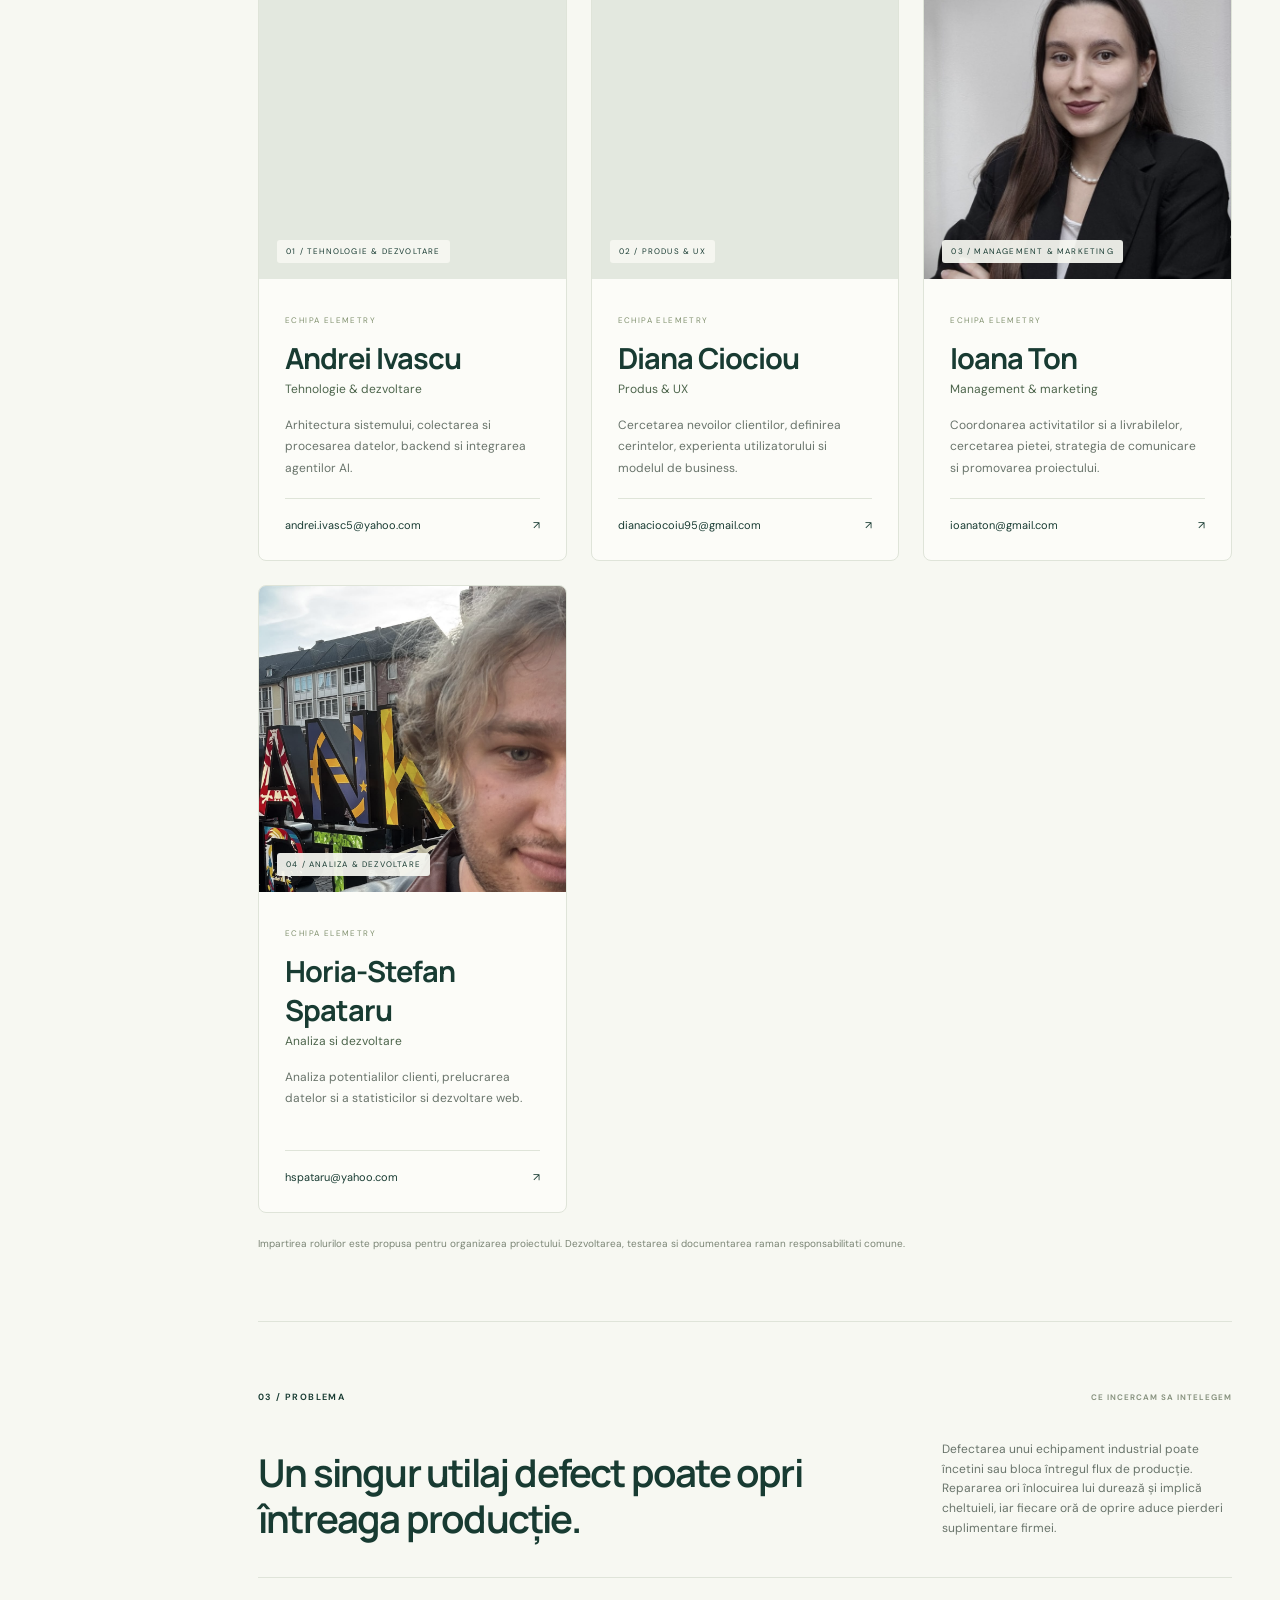
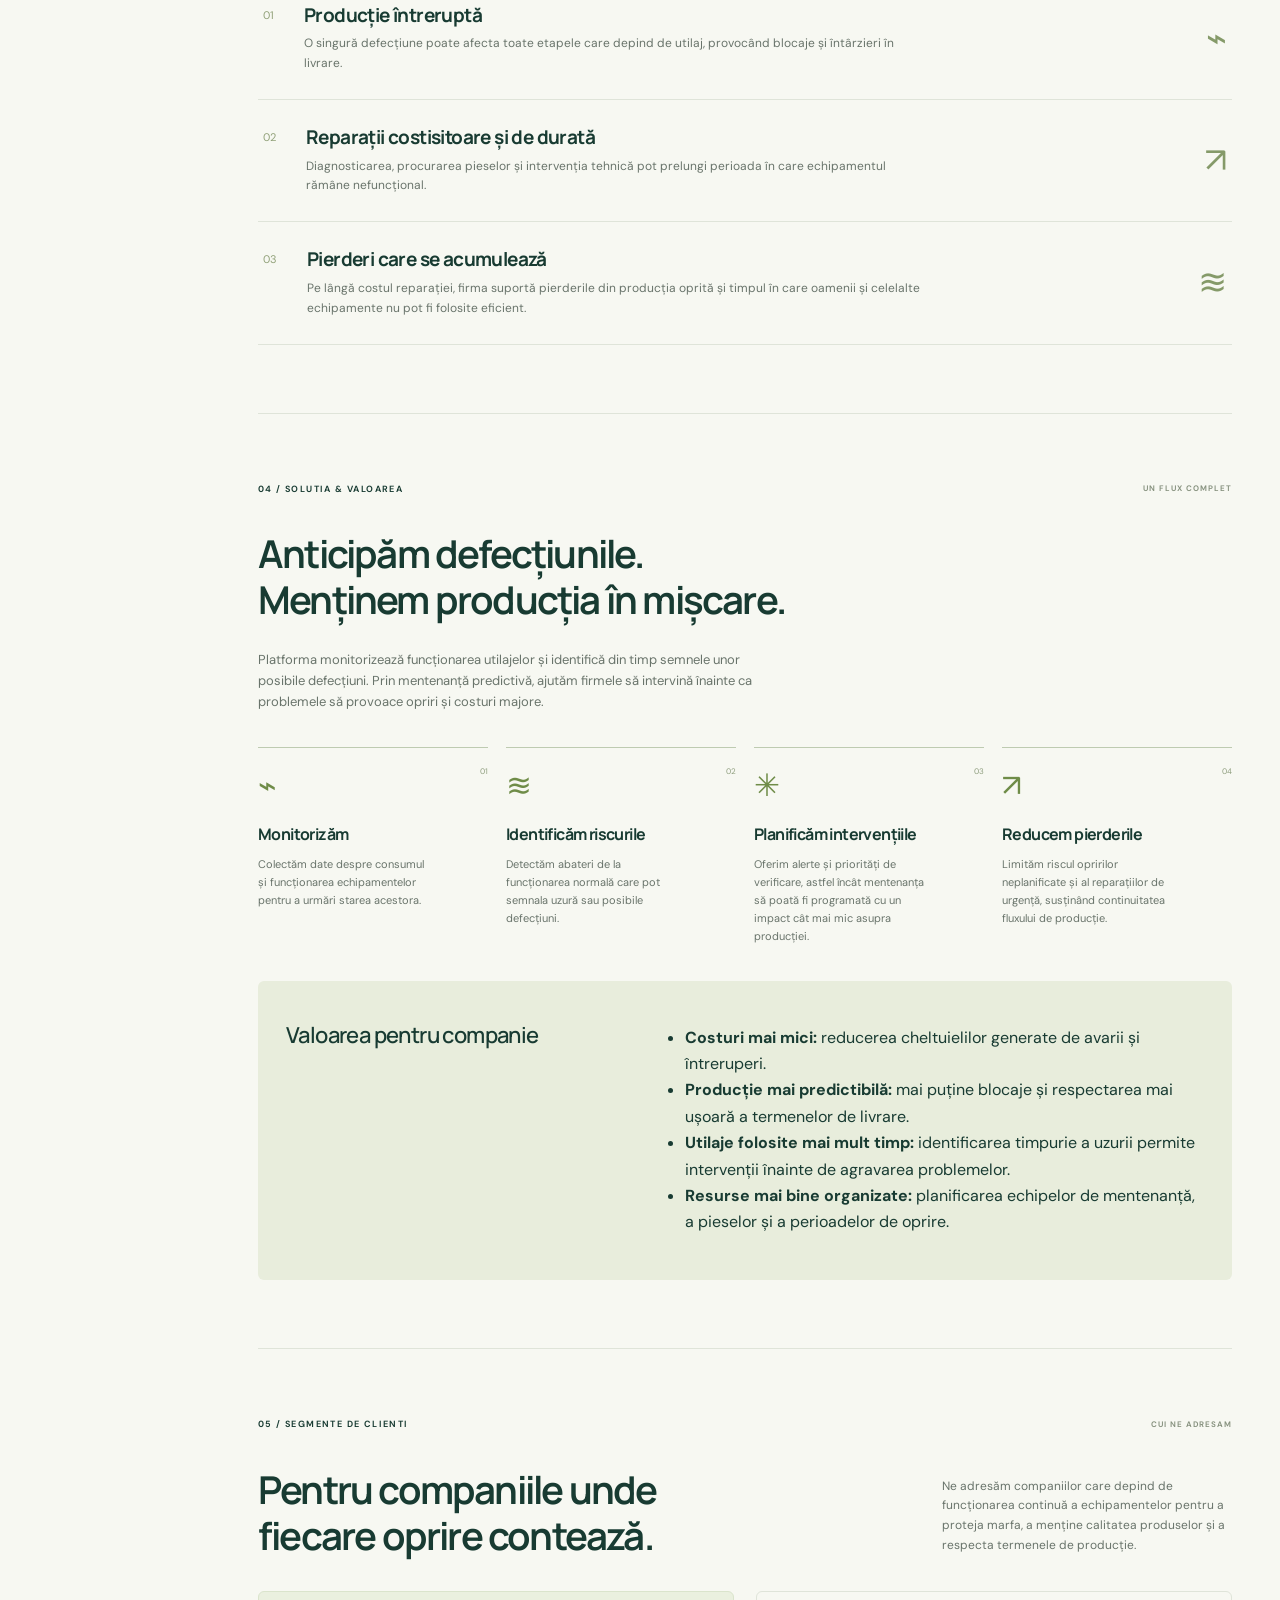
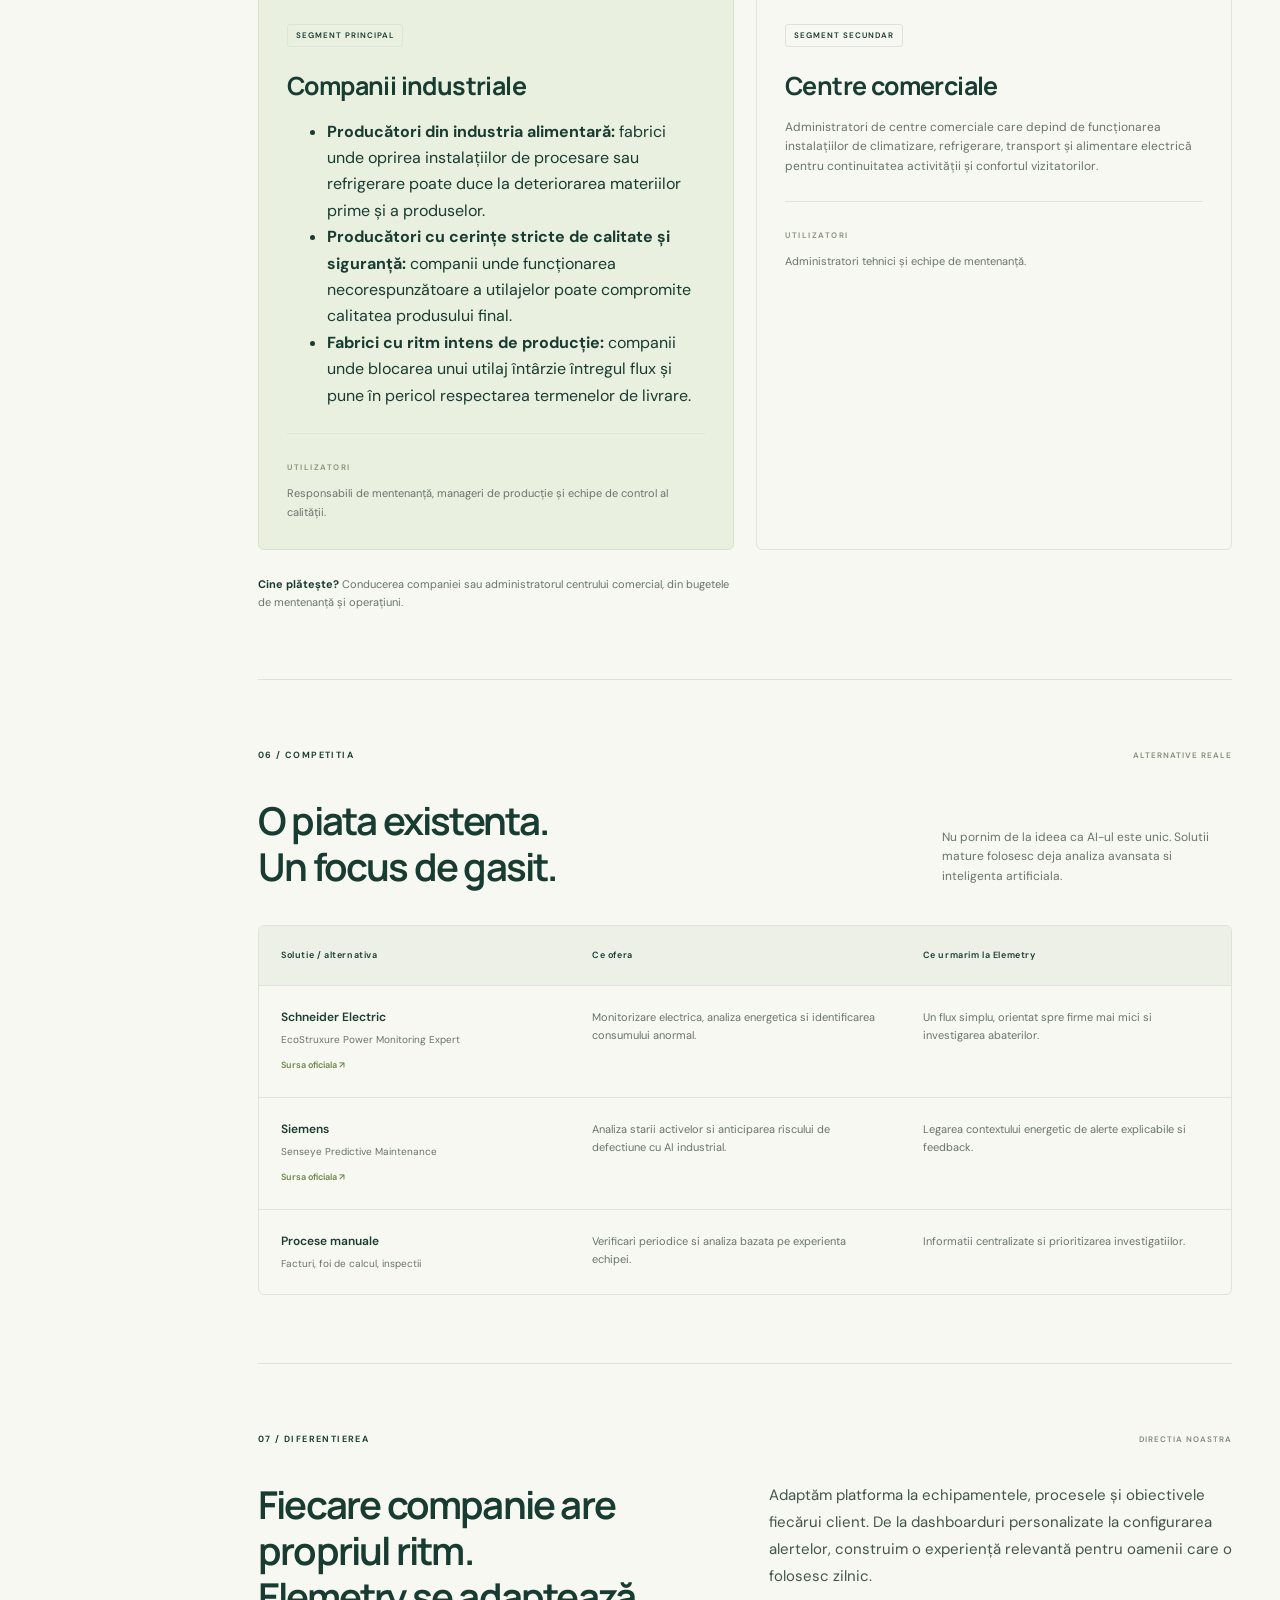
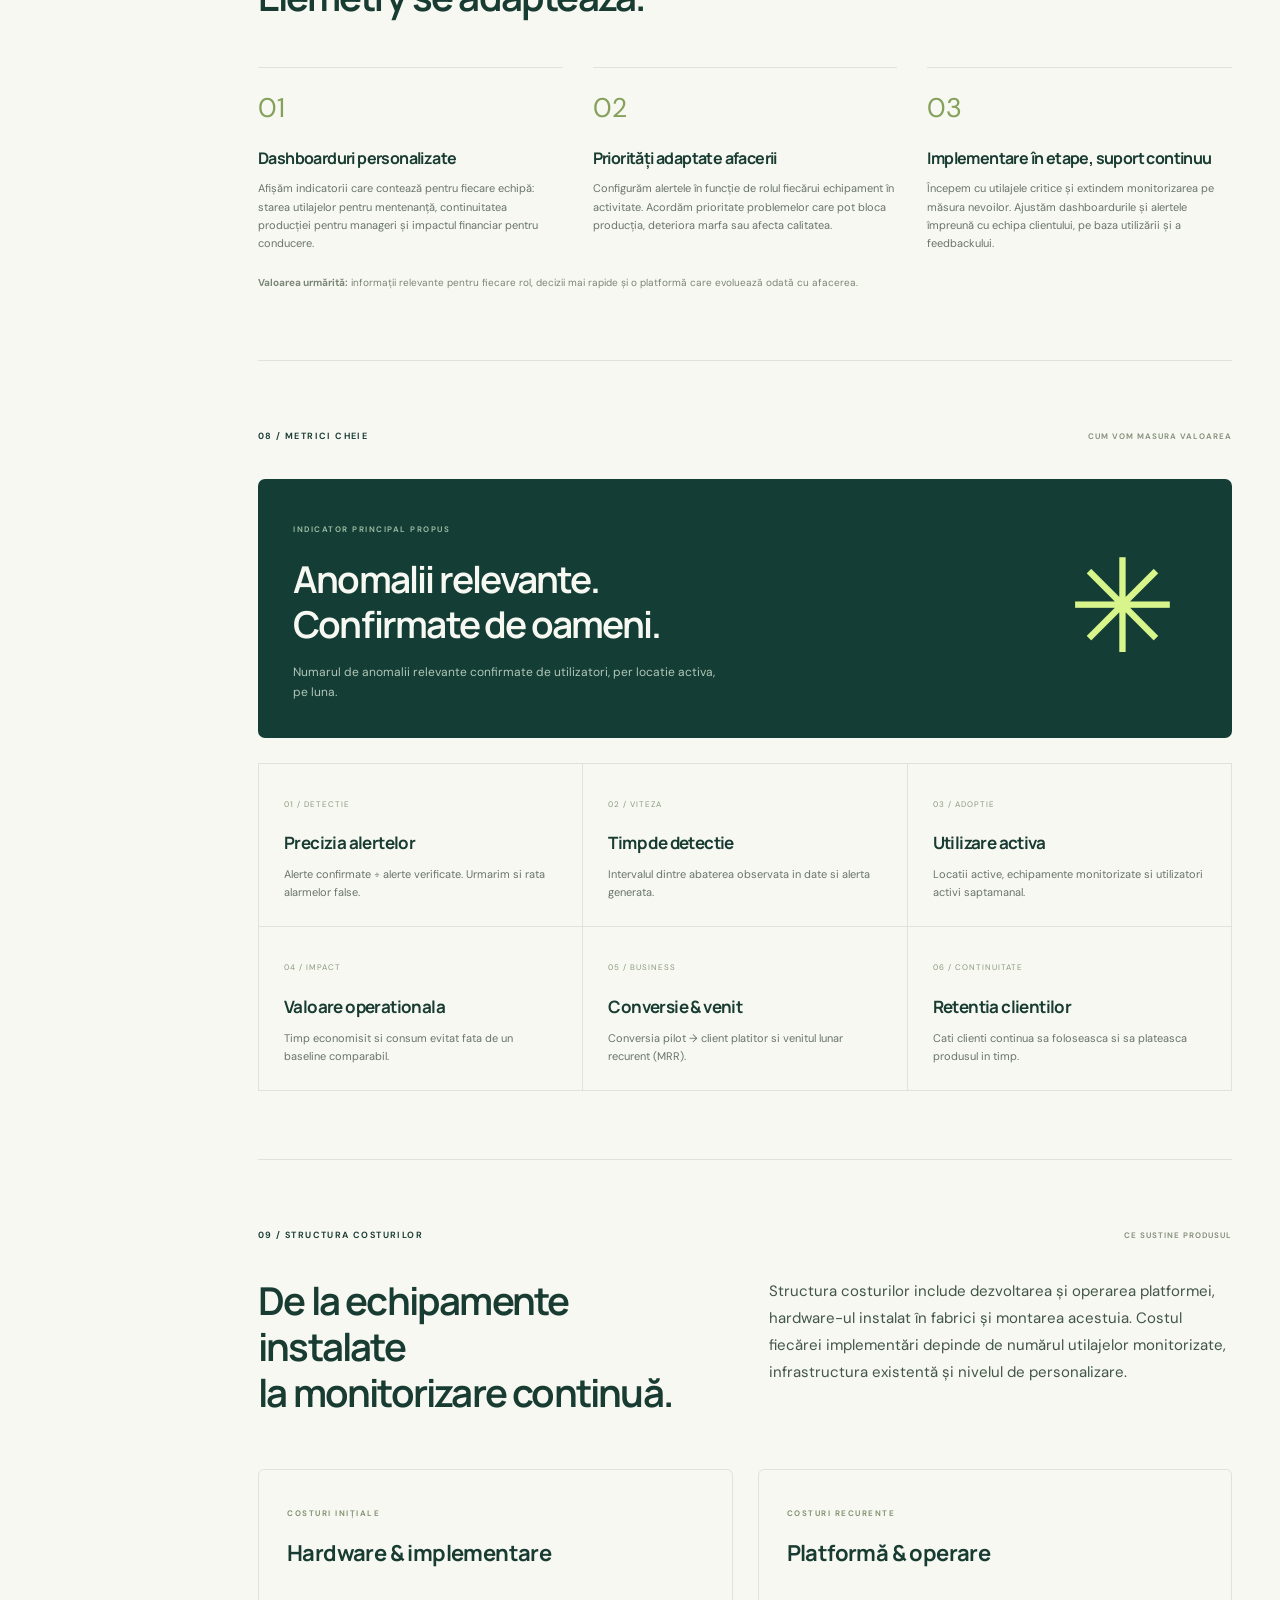
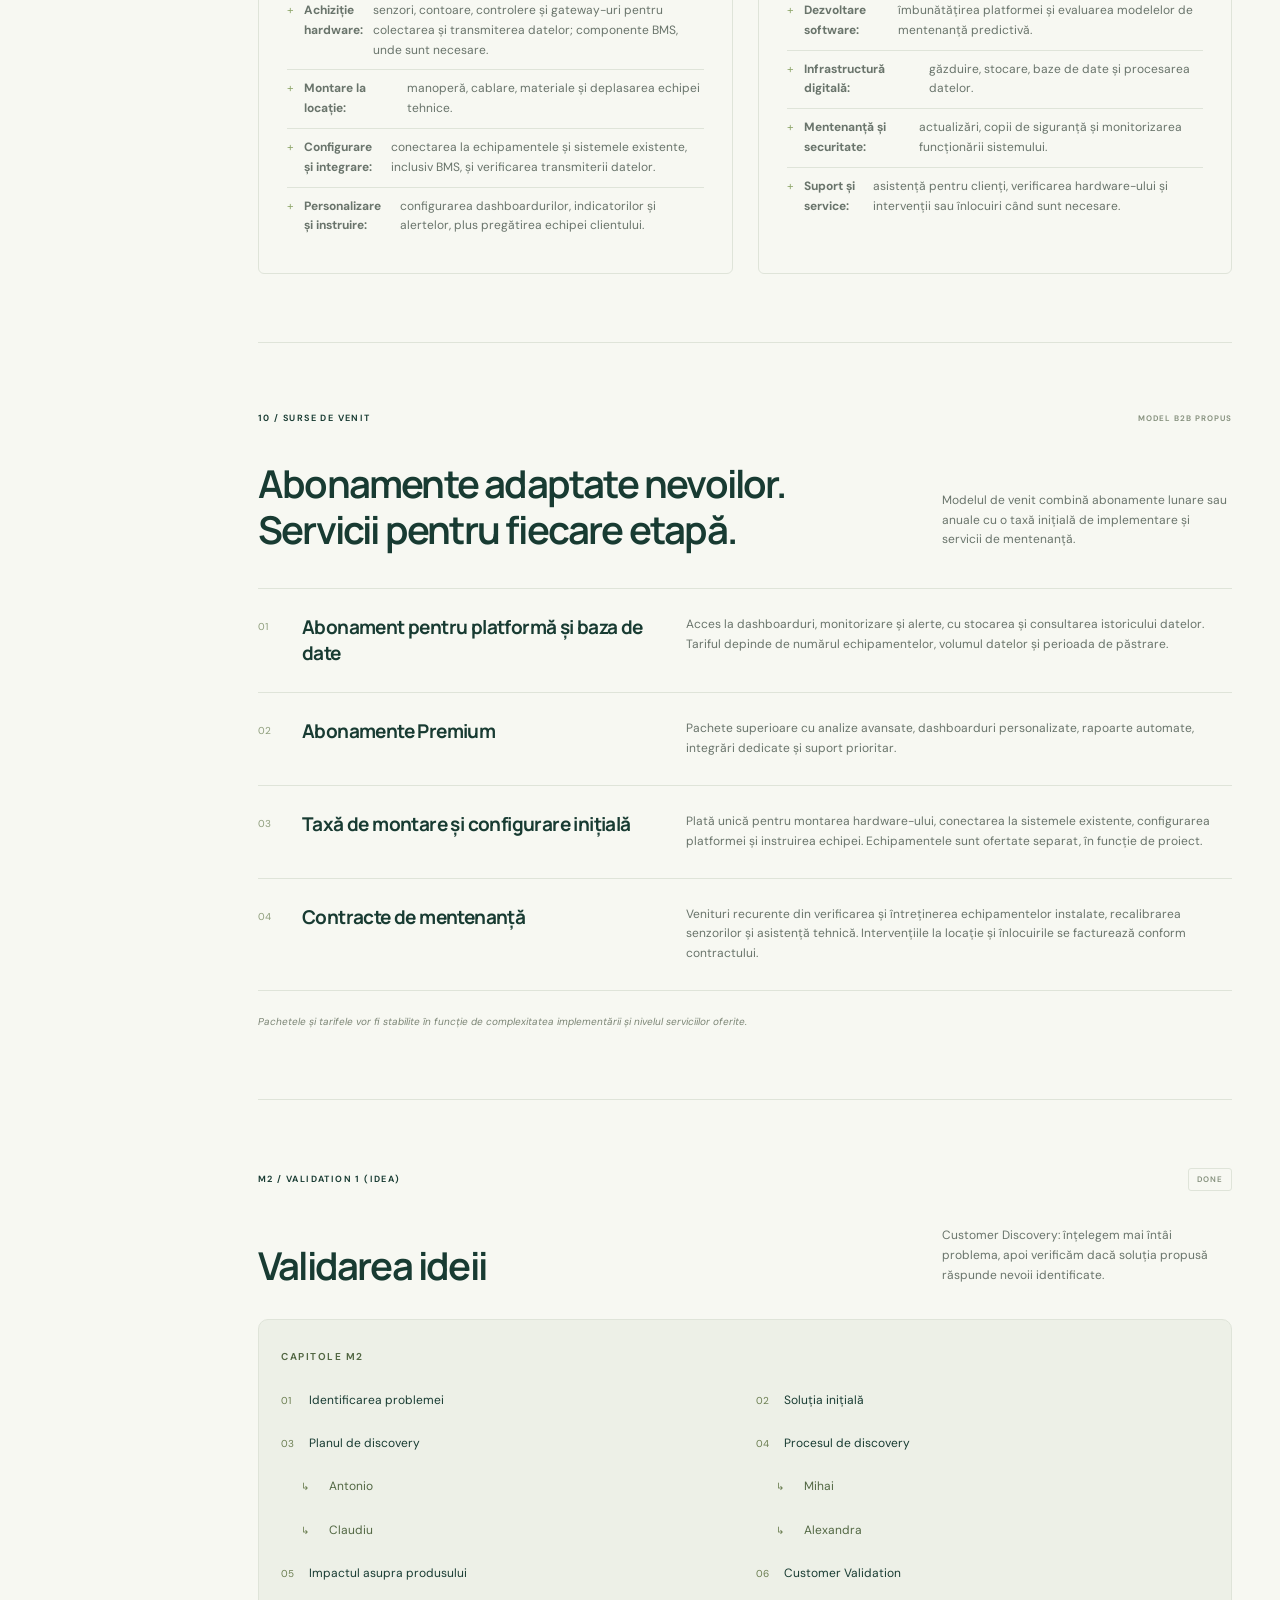
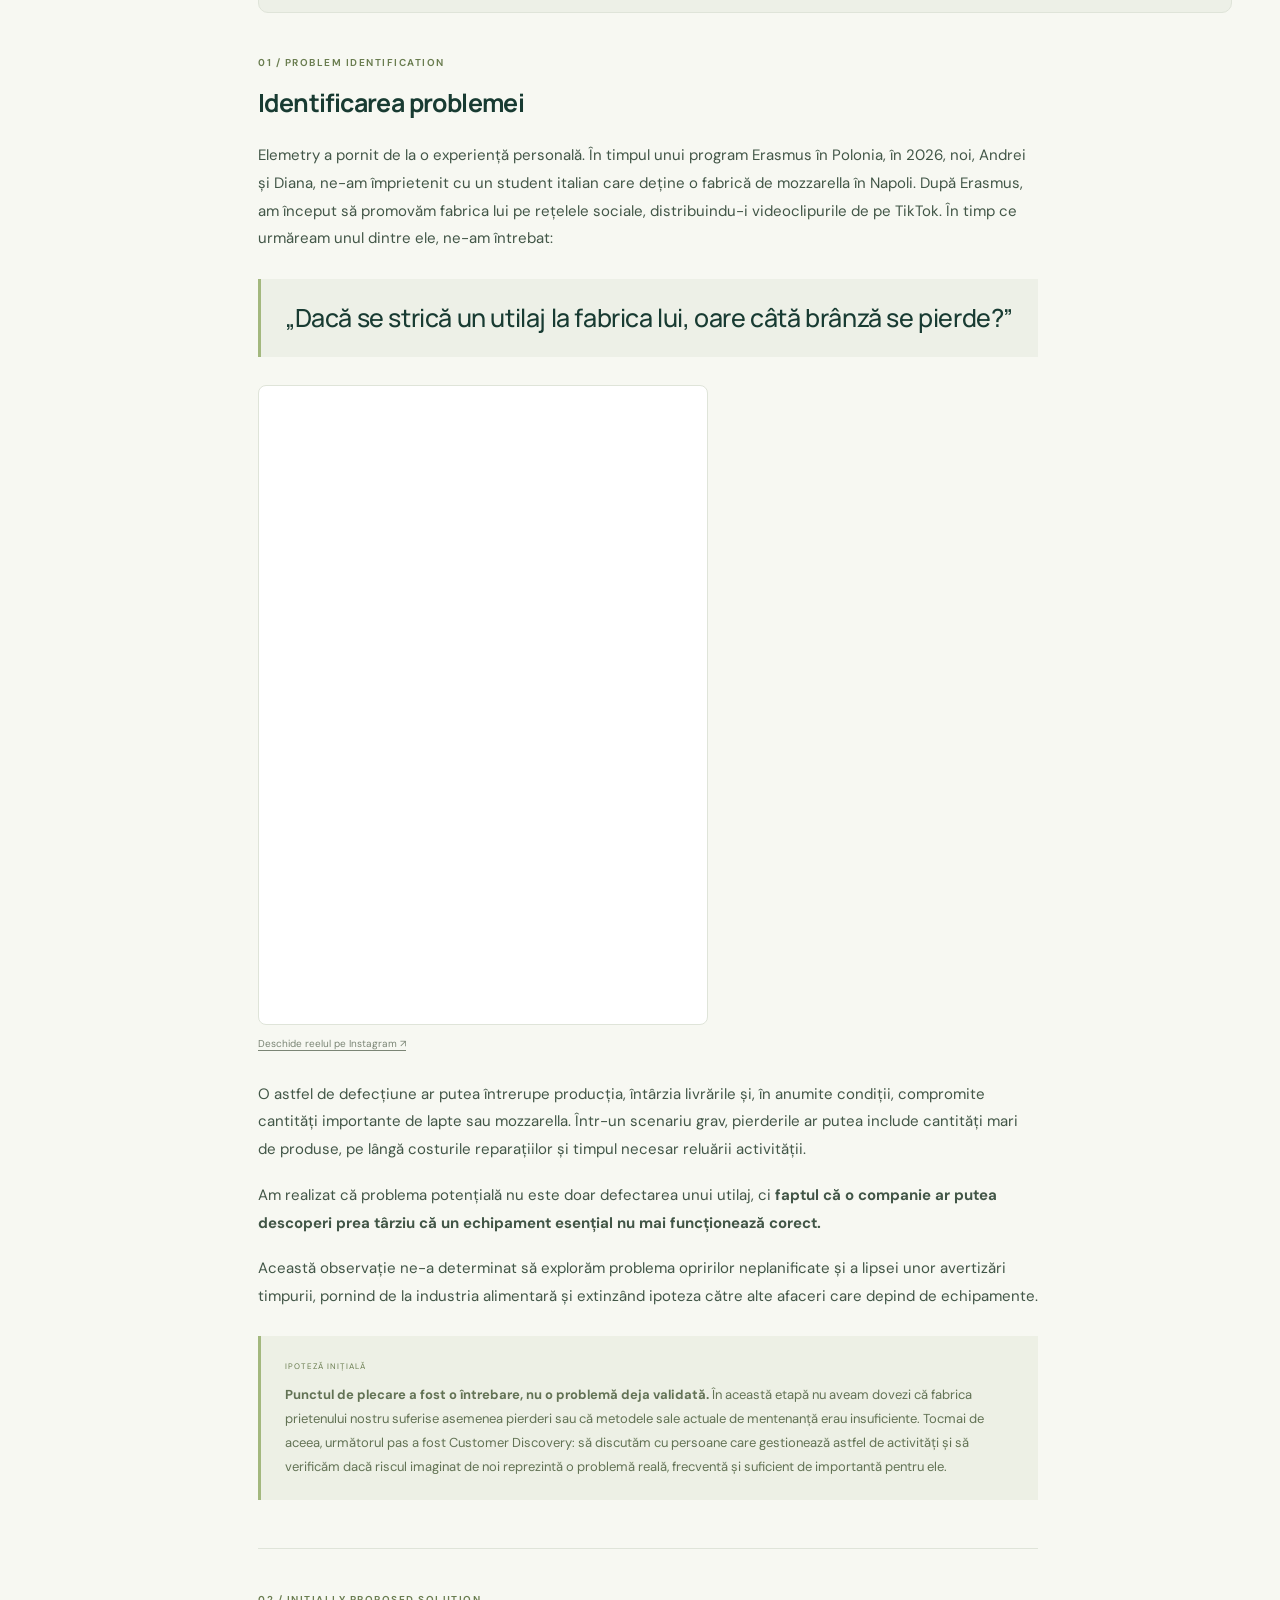
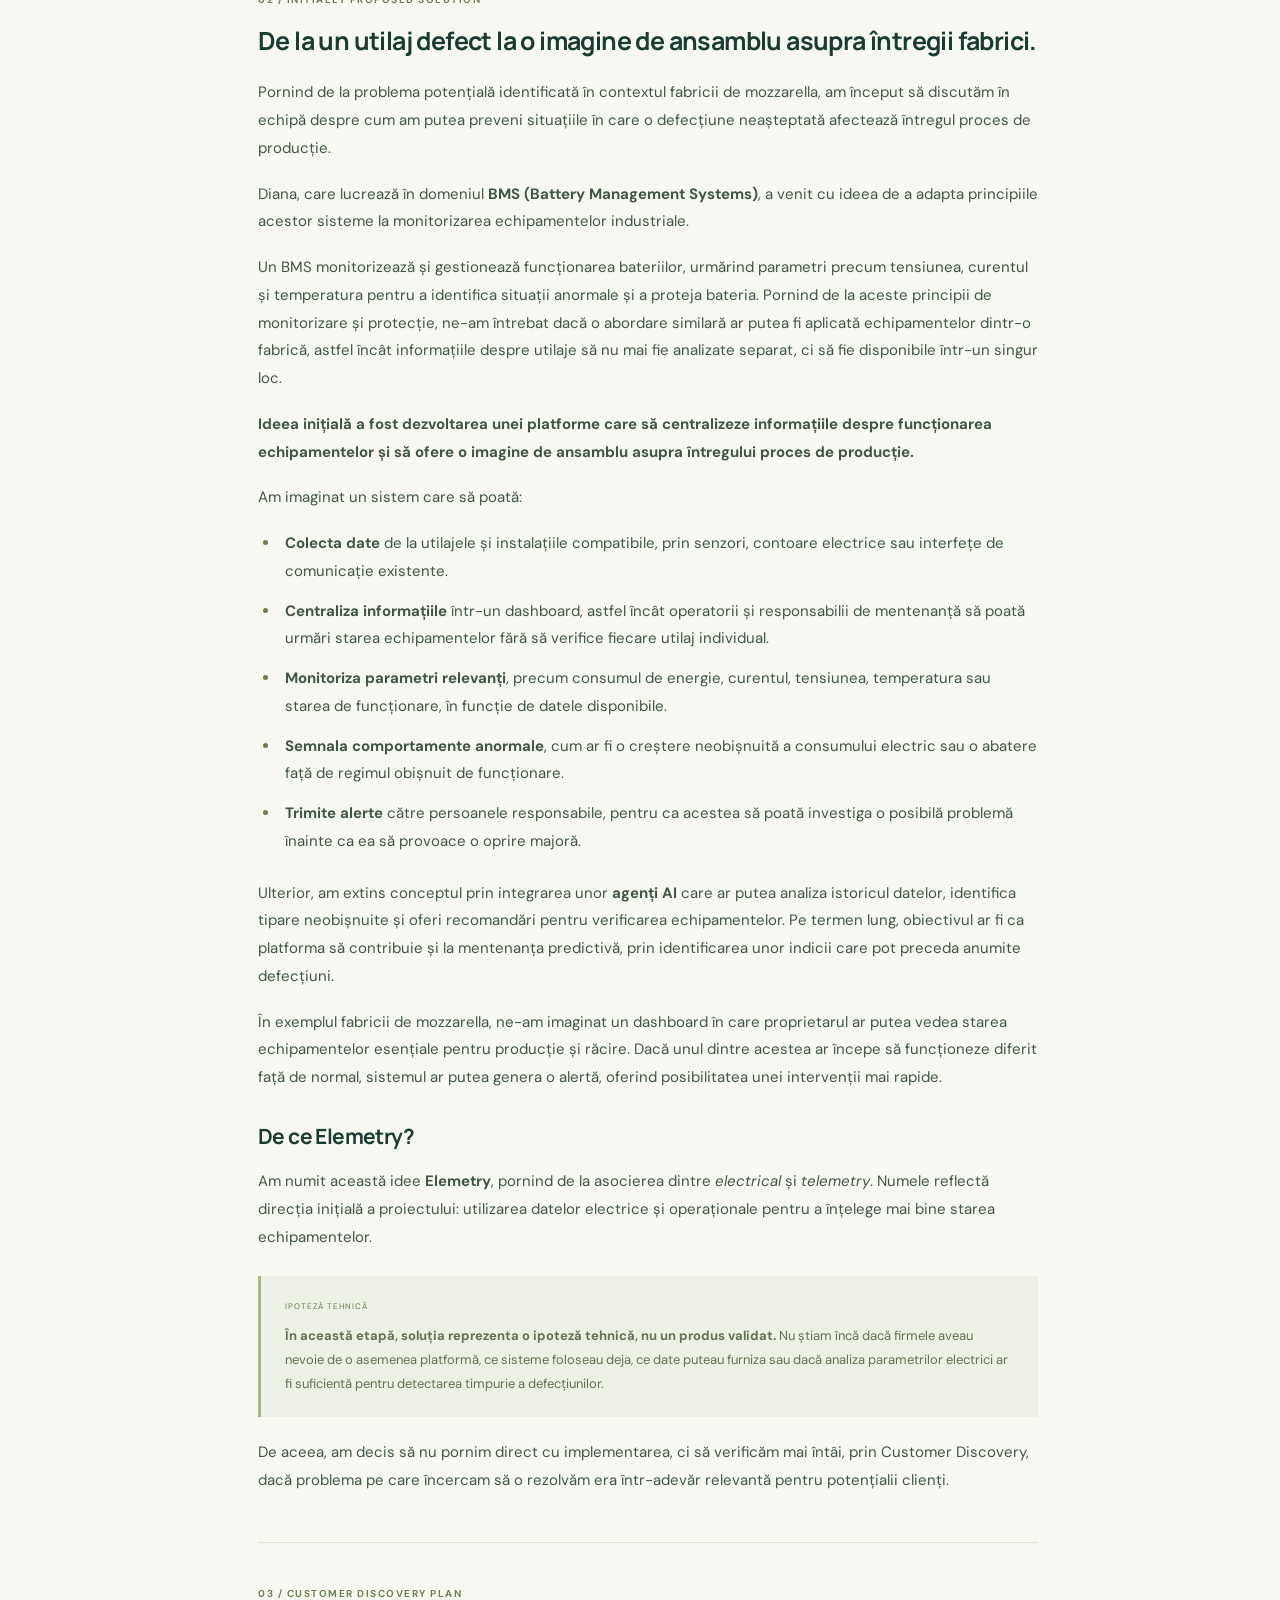
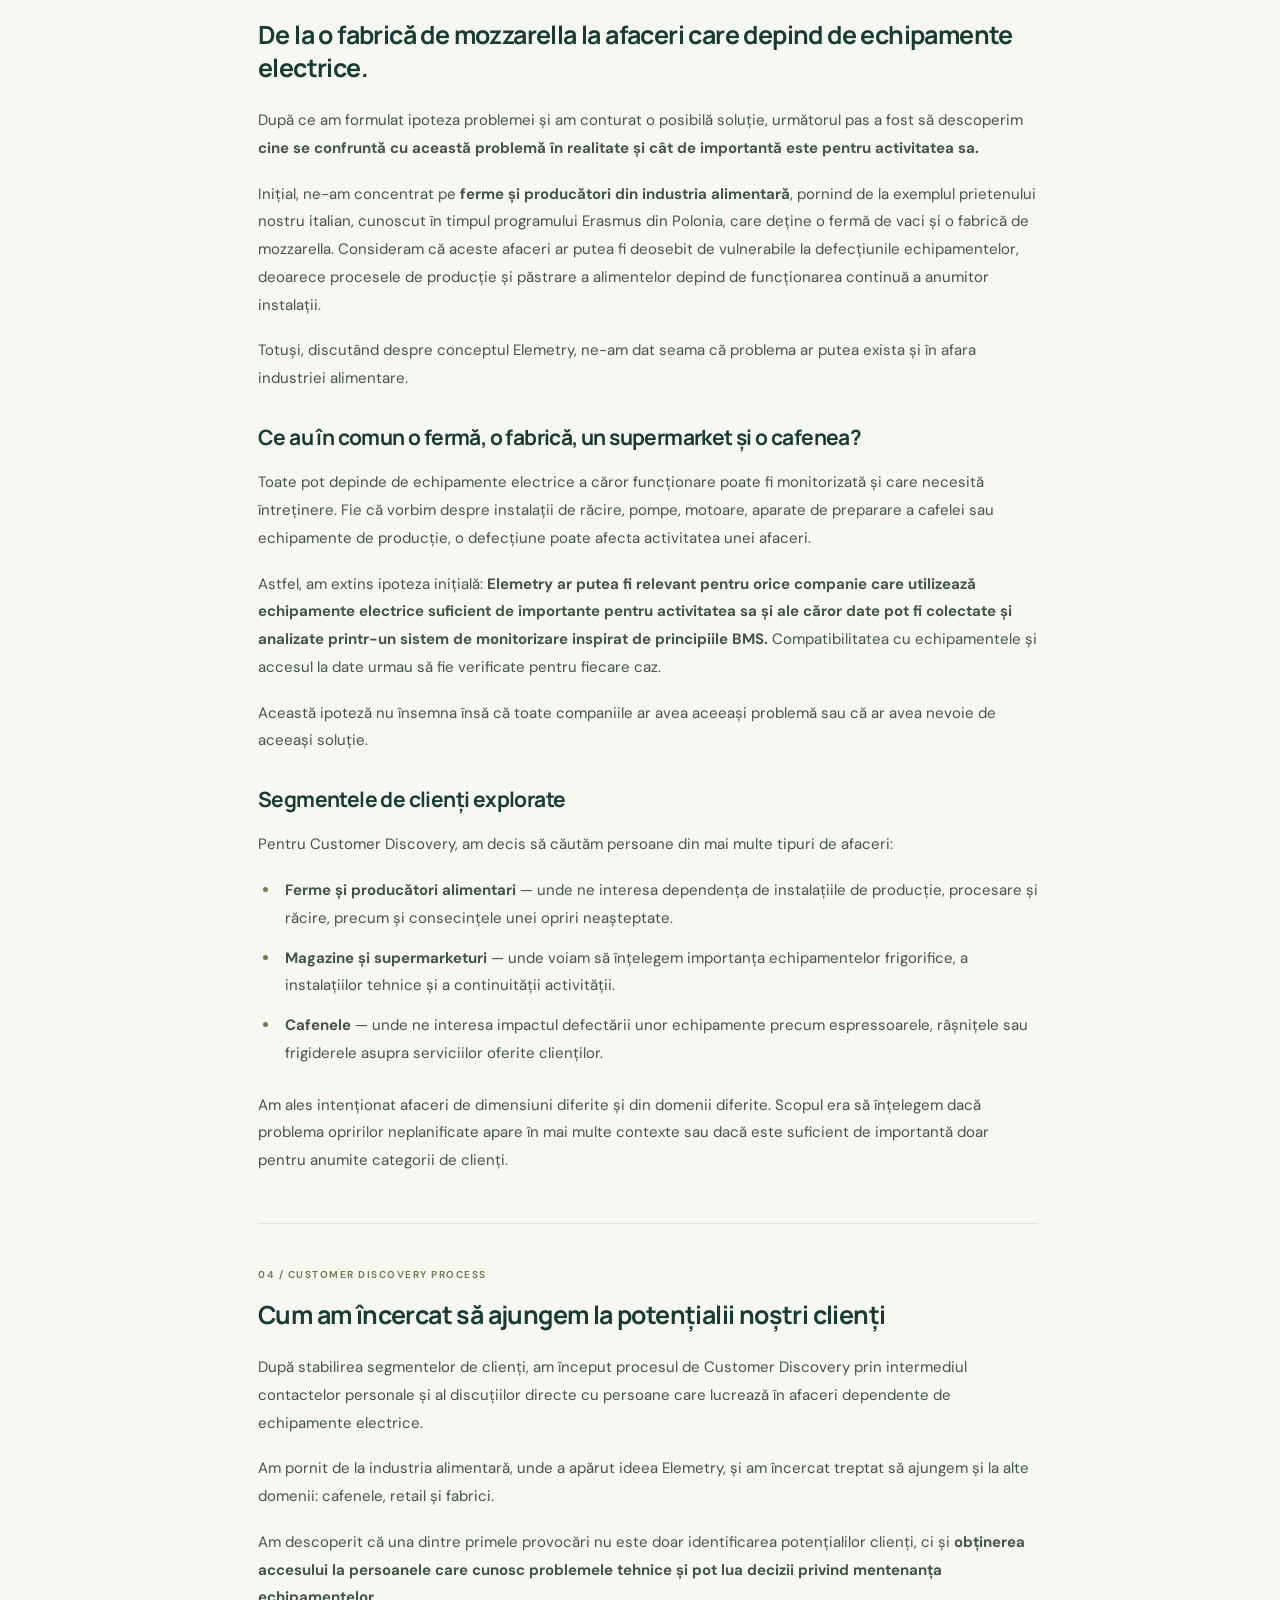
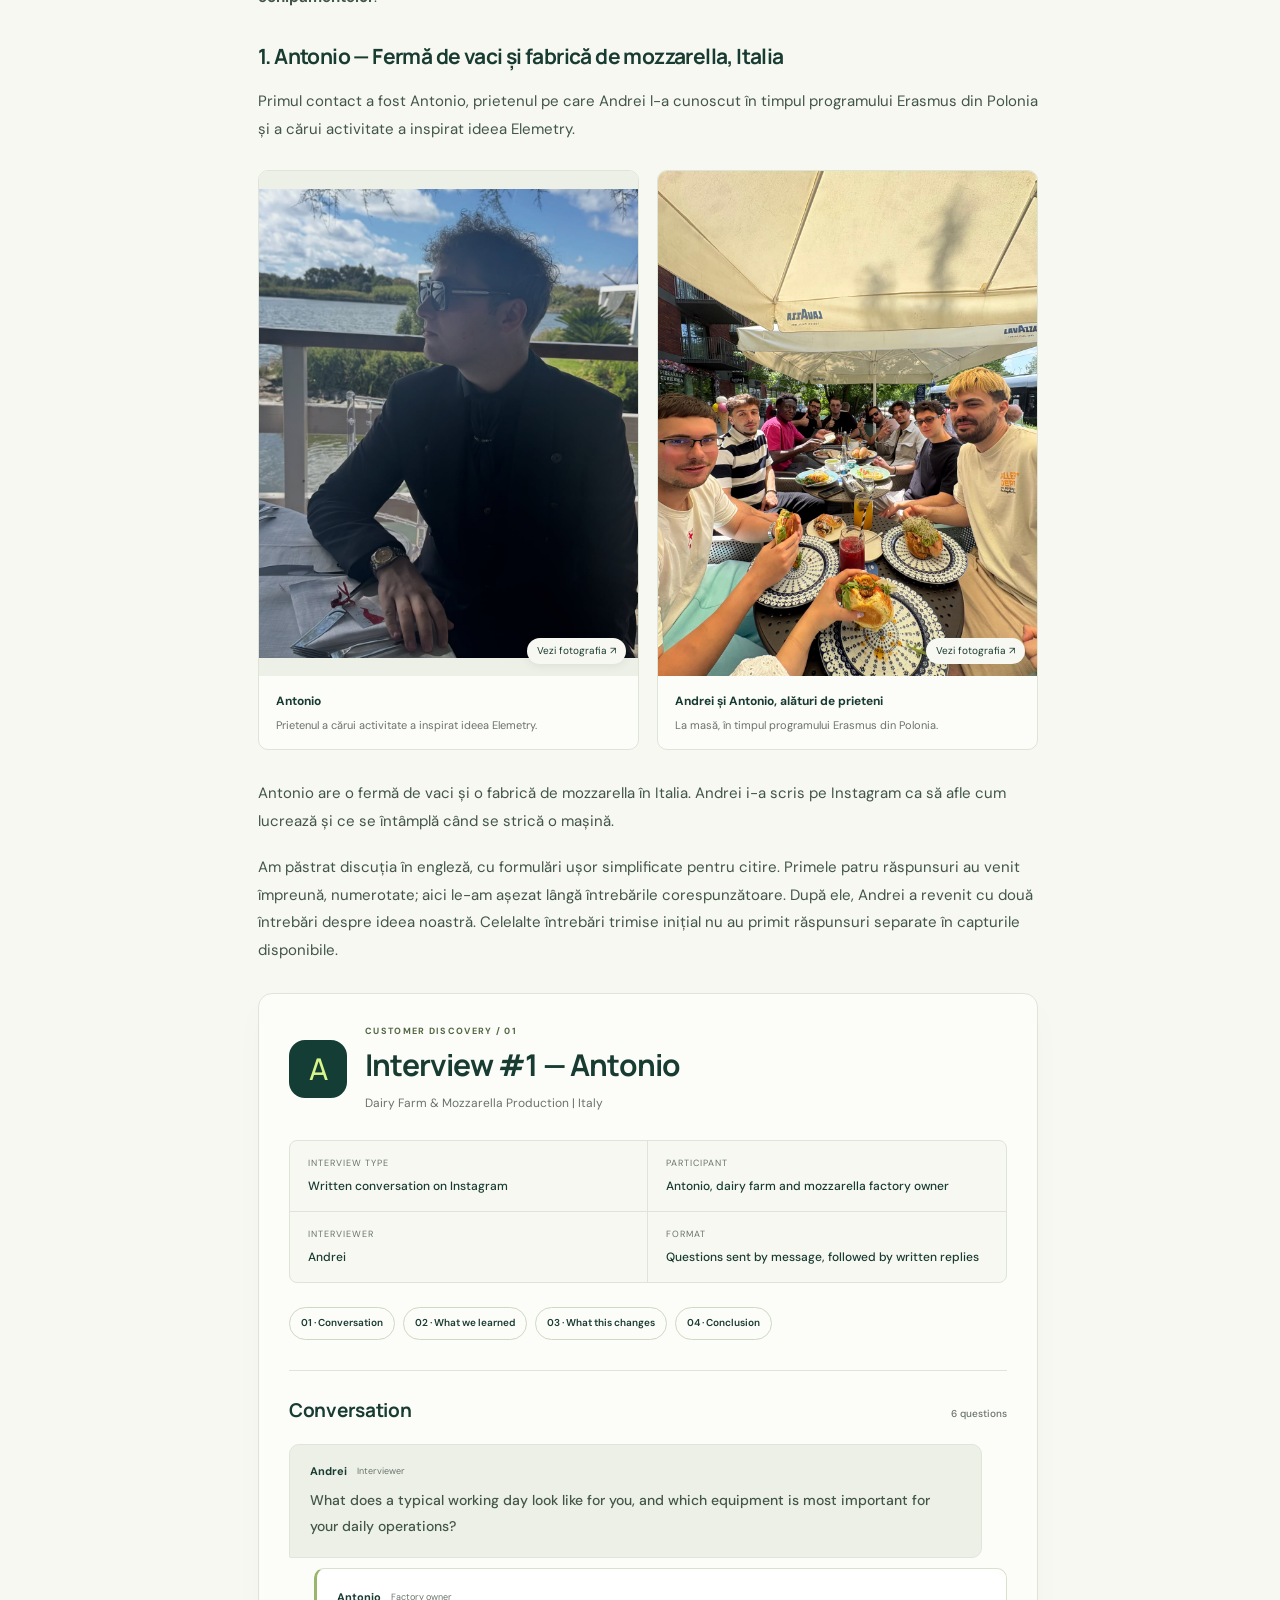
==== commit 44012abd: "Interviu Alexandra si introducere Horia in echipa" ====
--- a/index.html
+++ b/index.html
@@ -40,6 +40,7 @@
     <a href="#interviu-antonio" class="nav-link nav-interview"><span>↳</span>Antonio</a>
     <a href="#interviu-mihai" class="nav-link nav-interview"><span>↳</span>Mihai</a>
     <a href="#interviu-claudiu" class="nav-link nav-interview"><span>↳</span>Claudiu</a>
+    <a href="#interviu-alexandra" class="nav-link nav-interview"><span>↳</span>Alexandra</a>
     <a href="#m2-impact" class="nav-link"><span>05</span>Impactul asupra produsului</a>
     <a href="#m2-validare" class="nav-link"><span>06</span>Customer Validation</a>
   </nav>
@@ -69,12 +70,13 @@
     <div class="project-facts"><div><span>DENUMIRE</span><strong>Elemetry</strong><small>Electrical + Telemetry</small></div><div><span>TIP DE PRODUS</span><strong>Platforma B2B</strong><small>Date electrice → informatii utile</small></div><div><span>STADIU ACTUAL</span><strong>M2 finalizat</strong><small>Customer Discovery · Cercetarea continuă</small></div></div>
   </section>
   <section class="section" id="echipa">
-    <div class="section-kicker"><span>02 / ECHIPA</span><span>TREI OAMENI. O DIRECTIE COMUNA.</span></div>
+    <div class="section-kicker"><span>02 / ECHIPA</span><span>PATRU OAMENI. O DIRECTIE COMUNA.</span></div>
     <div class="section-heading"><h2>Oamenii din spatele<br>semnalului.</h2><p>Construim impreuna produsul, de la primele ipoteze pana la implementare si testare.</p></div>
     <div class="team-grid">
       <article class="person"><div class="portrait"><img src="assets/andrei.jpg" width="709" height="945" alt="Andrei Ivascu, tehnologie si dezvoltare Elemetry" loading="lazy"><span class="portrait-index">01 / TEHNOLOGIE & DEZVOLTARE</span></div><div class="person-info"><span class="role-label">ECHIPA ELEMETRY</span><h3>Andrei Ivascu</h3><p class="person-role">Tehnologie & dezvoltare</p><p>Arhitectura sistemului, colectarea si procesarea datelor, backend si integrarea agentilor AI.</p><a href="mailto:andrei.ivasc5@yahoo.com">andrei.ivasc5@yahoo.com <span>↗</span></a></div></article>
       <article class="person"><div class="portrait diana"><img src="assets/diana.png" width="480" height="480" alt="Diana Ciociou, produs si UX Elemetry" loading="lazy"><span class="portrait-index">02 / PRODUS & UX</span></div><div class="person-info"><span class="role-label">ECHIPA ELEMETRY</span><h3>Diana Ciociou</h3><p class="person-role">Produs & UX</p><p>Cercetarea nevoilor clientilor, definirea cerintelor, experienta utilizatorului si modelul de business.</p><a href="mailto:dianaciocoiu95@gmail.com">dianaciocoiu95@gmail.com <span>↗</span></a></div></article>
       <article class="person"><div class="portrait ioana"><img src="assets/ioana.jpg" width="651" height="1280" alt="Ioana Ton, management si marketing Elemetry" loading="lazy"><span class="portrait-index">03 / MANAGEMENT & MARKETING</span></div><div class="person-info"><span class="role-label">ECHIPA ELEMETRY</span><h3>Ioana Ton</h3><p class="person-role">Management & marketing</p><p>Coordonarea activitatilor si a livrabilelor, cercetarea pietei, strategia de comunicare si promovarea proiectului.</p><a href="mailto:ioanaton@gmail.com">ioanaton@gmail.com <span>↗</span></a></div></article>
+      <article class="person"><div class="portrait"><img src="assets/horia.jpeg" alt="Horia-Stefan Spataru, analiza si dezvoltare Elemetry" loading="lazy"><span class="portrait-index">04 / ANALIZA & DEZVOLTARE</span></div><div class="person-info"><span class="role-label">ECHIPA ELEMETRY</span><h3>Horia-Stefan Spataru</h3><p class="person-role">Analiza si dezvoltare</p><p>Analiza potentialilor clienti, prelucrarea datelor si a statisticilor si dezvoltare web.</p><a href="mailto:hspataru@yahoo.com">hspataru@yahoo.com <span>↗</span></a></div></article>
     </div><p class="note">Impartirea rolurilor este propusa pentru organizarea proiectului. Dezvoltarea, testarea si documentarea raman responsabilitati comune.</p>
   </section>
   <section class="section" id="problema">
@@ -179,6 +181,7 @@
     <a href="#interviu-antonio" class="toc-interview"><span>↳</span>Antonio</a>
     <a href="#interviu-mihai" class="toc-interview"><span>↳</span>Mihai</a>
     <a href="#interviu-claudiu" class="toc-interview"><span>↳</span>Claudiu</a>
+    <a href="#interviu-alexandra" class="toc-interview"><span>↳</span>Alexandra</a>
     <a href="#m2-impact"><span>05</span>Impactul asupra produsului</a>
     <a href="#m2-validare"><span>06</span>Customer Validation</a></div></nav>
     <article class="discovery-story" id="m2-problema" aria-labelledby="problem-identification-title">
@@ -337,106 +340,36 @@
           <figcaption><strong>Diferit coffee &amp; brew</strong><span>Cafeneaua prezentată în cadrul discuției cu Claudiu.</span></figcaption>
         </figure>
       </div>
-      <p>Pentru a testa relevanța problemei și într-o afacere mai mică, Andrei a mers la cafeneaua sa preferată și a discutat cu Claudiu, directorul comercial al unei cafenele care oferă și servicii de bar mobil de cafea.</p>
-      <p>Am ales acest context deoarece o cafenea depinde de mai multe echipamente electrice, precum espressoare, râșnițe și frigidere, iar defectarea unuia dintre acestea poate afecta activitatea zilnică.</p>
-      <p>Interviul a fost realizat direct, la fața locului, și a urmărit să exploreze perspectiva unei persoane care lucrează zilnic cu echipamentele.</p>
-      <p>Claudiu ne-a oferit exemple concrete din operarea și întreținerea echipamentelor, inclusiv din activitatea la evenimente. Mai jos este inclusă o versiune redactată a notițelor discuției. Interviul nu stabilește un buget pentru Elemetry sau o intenție de cumpărare confirmată.</p>
+      <p>Andrei a discutat față în față cu Claudiu, directorul comercial al cafenelei, care lucrează și cu un bar mobil la evenimente. Au vorbit despre aparatele de care depinde servirea și despre ce face când unul nu mai merge.</p>
+      <p>Dialogul de mai jos este refăcut din notițele discuției, cu mici reformulări pentru citire. Nu este o transcriere cuvânt cu cuvânt.</p>
       <section class="interview-record" id="interviu-claudiu" lang="ro" aria-labelledby="claudiu-interview-title">
         <header class="interview-header"><span class="interview-avatar" aria-hidden="true">C</span><div><span class="interview-label">CUSTOMER DISCOVERY / 03</span><h5 id="claudiu-interview-title">Interviul #3 — Claudiu</h5><p class="interview-subtitle">Cafenea și bar mobil de cafea | România</p></div></header>
         <dl class="interview-meta">
-          <div><dt>Tipul interviului</dt><dd>Interviu față în față</dd></div>
-          <div><dt>Participant</dt><dd>Claudiu, director comercial al unei cafenele</dd></div>
+          <div><dt>Tipul interviului</dt><dd>Discuție față în față, documentată prin notițe</dd></div>
+          <div><dt>Participant</dt><dd>Claudiu, director comercial</dd></div>
           <div><dt>Intervievator</dt><dd>Andrei</dd></div>
-          <div><dt>Obiectiv</dt><dd>Identificarea problemelor cauzate de defecțiunile echipamentelor, a impactului asupra activității și a potențialei utilități a unui sistem de monitorizare preventivă.</dd></div>
+          <div><dt>Ce am vrut să aflăm</dt><dd>Ce se întâmplă când se strică aparatele și cum reușește să continue servirea.</dd></div>
         </dl>
-        <p class="interview-disclosure"><span class="interview-label">VERSIUNE REDACTATĂ DIN NOTIȚE</span>Interviul de mai jos reprezintă o versiune redactată și structurată a notițelor din discuție. Răspunsurile au fost reformulate pentru claritate, păstrând informațiile și exemplele oferite de participant.</p>
-        <nav class="interview-nav" aria-label="Secțiunile interviului cu Claudiu"><a href="#claudiu-dialogue">01 · Conversație</a><a href="#claudiu-findings">02 · Constatări</a><a href="#claudiu-impact">03 · Impact asupra produsului</a><a href="#claudiu-conclusion">04 · Concluzie</a></nav>
-        <div class="interview-chapter" id="claudiu-dialogue"><h6>Conversație <span>6 părți</span></h6><div class="interview-dialogue">
-          <div class="interview-part"><p class="interview-part-title"><strong>Partea 1 — Activitatea zilnică și echipamentele esențiale</strong></p>
-            <div class="interview-exchange"><div class="interview-question"><span class="speaker-label">Andrei <span>Intervievator</span></span><p>Cum arată o zi obișnuită de lucru și de ce echipamente depinde cel mai mult activitatea cafenelei?</p></div><div class="interview-answer"><span class="speaker-label">Claudiu <span>Director comercial</span></span><p>Activitatea noastră depinde în principal de trei râșnițe, un espressor și un fierbător electric.</p>
-<p>Cele mai importante sunt râșnițele și espressorul, deoarece reprezintă baza funcționării unei cafenele. Aproximativ 90% din activitatea noastră depinde de aceste echipamente.</p>
-<p>Un alt aspect foarte important este alimentarea cu energie electrică. Avem nevoie de o sursă stabilă de curent, fără fluctuații care ar putea afecta sau deteriora aparatele.</p></div></div>
-          </div>
-          <div class="interview-part"><p class="interview-part-title"><strong>Partea 2 — Defecțiuni și întreruperi ale activității</strong></p>
-            <div class="interview-exchange"><div class="interview-question"><span class="speaker-label">Andrei <span>Intervievator</span></span><p>Povestește-mi despre ultima situație în care un echipament nu a funcționat cum te așteptai. Ce s-a întâmplat?</p></div><div class="interview-answer"><span class="speaker-label">Claudiu <span>Director comercial</span></span><p>Participam la un eveniment organizat într-un hotel, unde ofeream servicii de cafea.</p>
-<p>Personalul tehnic al hotelului a conectat și deconectat în mod repetat diferite echipamente electrice. În timpul evenimentului, espressorul nostru a întâmpinat o problemă legată de sistemul de alimentare cu apă al boilerului.</p>
-<p>Aparatul are un mecanism de protecție care permite alimentarea cu apă pentru a evita funcționarea rezistenței de încălzire în condiții necorespunzătoare. Acest sistem nu a mai funcționat corect, iar espressorul s-a oprit.</p>
-<p>Din acel moment, nu am mai putut servi cafea, ceea ce a provocat nemulțumirea participanților la eveniment.</p></div></div>
-            <div class="interview-exchange"><div class="interview-question"><span class="speaker-label">Andrei <span>Intervievator</span></span><p>Ce efect a avut această defecțiune asupra activității și cum ai rezolvat situația?</p></div><div class="interview-answer"><span class="speaker-label">Claudiu <span>Director comercial</span></span><p>Servirea cafelei a fost întreruptă timp de aproximativ patru ore și jumătate.</p>
-<p>Inițial, am încercat să găsesc o soluție și am reușit să împrumut un alt espressor de la un prieten.</p>
-<p>Totuși, a apărut o altă problemă: prizele disponibile în hotel nu puteau susține consumul electric necesar funcționării aparatului.</p>
-<p>Am apelat la electricianul hotelului pentru a identifica o priză adecvată. După mai multe încercări, am găsit o sursă de alimentare capabilă să furnizeze aproximativ 4,8 kW.</p>
-<p>Abia atunci am putut relua servirea cafelei.</p></div></div>
-            <div class="interview-exchange"><div class="interview-question"><span class="speaker-label">Andrei <span>Intervievator</span></span><p>Au existat și pierderi financiare?</p></div><div class="interview-answer"><span class="speaker-label">Claudiu <span>Director comercial</span></span><p>Da. Incidentul m-a costat aproximativ 150 de euro.</p>
-<p>Costul ar fi putut ajunge la aproximativ 500 de euro, însă organizatorii au înțeles că problema nu a fost provocată exclusiv de echipamentul nostru, ci și de condițiile de alimentare electrică oferite de hotel.</p>
-<p>De atunci, solicit întotdeauna o priză corespunzătoare, care să poată susține o putere de aproximativ 5 kW, atunci când participăm la evenimente.</p></div></div>
-          </div>
-          <div class="interview-part"><p class="interview-part-title"><strong>Partea 3 — Întreținerea și verificarea echipamentelor</strong></p>
-            <div class="interview-exchange"><div class="interview-question"><span class="speaker-label">Andrei <span>Intervievator</span></span><p>Cum te ocupi în prezent de verificarea și întreținerea echipamentelor?</p></div><div class="interview-answer"><span class="speaker-label">Claudiu <span>Director comercial</span></span><p>Majoritatea operațiunilor de întreținere obișnuită le realizez singur, deoarece cunosc foarte bine aparatele.</p>
-<p>Le verific și le curăț săptămânal. Urmăresc dacă apar modificări în funcționare, comportamente neobișnuite sau încălzire excesivă, în special în cazul râșnițelor.</p>
-<p>Dacă identific o problemă care necesită o intervenție specializată, contactez un electrician sau un tehnician.</p></div></div>
-            <div class="interview-exchange"><div class="interview-question"><span class="speaker-label">Andrei <span>Intervievator</span></span><p>Cum ai procedat la ultima intervenție de service?</p></div><div class="interview-answer"><span class="speaker-label">Claudiu <span>Director comercial</span></span><p>În cazul problemei de la hotel, am încercat inițial să repar singur espressorul, însă nu am reușit.</p>
-<p>A fost necesară intervenția unui tehnician pentru reglarea sondei care controlează nivelul apei din boiler.</p>
-<p>După ce a ajuns, tehnicianul a rezolvat problema în aproximativ 30 de minute.</p>
-<p>În general, prefer să apelez la profesioniști pentru defecțiunile mai complexe, deoarece nu este eficient să pierd mult timp încercând să le repar singur.</p>
-<p>În cazul altor echipamente, cum ar fi frigiderele, procedăm similar: apelăm la un tehnician sau la serviciul de garanție.</p></div></div>
-          </div>
-          <div class="interview-part"><p class="interview-part-title"><strong>Partea 4 — Productivitatea și limitările echipamentelor</strong></p>
-            <div class="interview-exchange"><div class="interview-question"><span class="speaker-label">Andrei <span>Intervievator</span></span><p>În perioadele aglomerate, ce încetinește cel mai mult servirea clienților?</p></div><div class="interview-answer"><span class="speaker-label">Claudiu <span>Director comercial</span></span><p>Principalul factor care limitează viteza de servire este espressorul, deoarece are un singur grup de preparare.</p>
-<p>Am ales intenționat să avem o capacitate de râșnire mai mare decât cea de preparare a cafelei.</p>
-<p>Această strategie ne permite să creștem capacitatea de servire prin înlocuirea sau îmbunătățirea unei singure componente importante, fără să fie necesar să schimbăm toate echipamentele.</p>
-<p>Din punct de vedere financiar, este mai eficient să investim treptat în componentele care limitează productivitatea.</p></div></div>
-          </div>
-          <div class="interview-part"><p class="interview-part-title"><strong>Partea 5 — Un alt incident tehnic</strong></p>
-            <div class="interview-exchange"><div class="interview-question"><span class="speaker-label">Andrei <span>Intervievator</span></span><p>Îți amintești o altă situație în care un echipament nu a putut fi folosit? Cum ai continuat activitatea?</p></div><div class="interview-answer"><span class="speaker-label">Claudiu <span>Director comercial</span></span><p>La un alt eveniment, în timpul transportului, o mufă din interiorul espressorului s-a desprins, iar aparatul nu a mai putut fi utilizat.</p>
-<p>Din fericire, instalasem echipamentele cu o zi înainte de eveniment.</p>
-<p>Astfel, am avut suficient timp să observăm problema și să aducem un espressor de schimb înainte de începerea servirii.</p>
-<p>În acest caz, evenimentul nu a fost afectat.</p>
-<p>Tocmai de aceea încercăm, atunci când este posibil, să instalăm și să verificăm echipamentele în avans.</p></div></div>
-          </div>
-          <div class="interview-part"><p class="interview-part-title"><strong>Partea 6 — Utilitatea unui sistem de monitorizare</strong></p>
-            <div class="interview-exchange"><div class="interview-question"><span class="speaker-label">Andrei <span>Intervievator</span></span><p>Crezi că un sistem care ar putea identifica din timp problemele echipamentelor ar fi util pentru activitatea voastră?</p></div><div class="interview-answer"><span class="speaker-label">Claudiu <span>Director comercial</span></span><p>Da, un astfel de program sau sistem de monitorizare ar fi foarte util.</p>
-<p>Ar fi extraordinar să putem preveni anumite defecțiuni, deoarece acestea pot afecta productivitatea și pot întrerupe complet activitatea.</p>
-<p>De exemplu, dacă mergem cu barul mobil la un eveniment în Cluj și se defectează espressorul, întregul eveniment poate fi compromis.</p>
-<p>Într-o asemenea situație, ar putea fi necesar ca cineva să trimită un alt aparat din București, ceea ce poate dura șase sau șapte ore.</p>
-<p>Putem reduce riscurile dacă ajungem mai devreme sau instalăm echipamentele cu o zi înainte, dar acest lucru nu elimină complet posibilitatea unei defecțiuni.</p></div></div>
-          </div>
-        </div></div>
-        <div class="interview-chapter" id="claudiu-findings"><h6>Principalele constatări <span>6 observații</span></h6><div class="interview-findings">
-          <div class="interview-finding"><span class="finding-number">01</span><p class="finding-title"><strong>Afacerile mici pot depinde de un număr redus de echipamente critice</strong></p><p>Deși o cafenea are o activitate diferită de cea a unei fabrici industriale, dependența de echipamente este semnificativă.</p>
-<p>Claudiu estimează că aproximativ 90% din activitatea cafenelei depinde de espressor, râșnițe și celelalte aparate esențiale.</p>
-<p>Prin urmare, dimensiunea unei afaceri nu reflectă întotdeauna importanța echipamentelor pentru continuitatea activității.</p></div>
-          <div class="interview-finding"><span class="finding-number">02</span><p class="finding-title"><strong>Defecțiunile pot avea consecințe operaționale și financiare concrete</strong></p><p>Incidentul de la hotel a avut următoarele consecințe:</p>
-<ul class="interview-list"><li><strong>4 ore și jumătate</strong> de întrerupere a servirii cafelei.</li><li><strong>Aproximativ 150 €</strong> costuri raportate de Claudiu.</li><li>Un cost potențial de <strong>aproximativ 500 €</strong>, potrivit estimării sale.</li><li>Nemulțumirea participanților la eveniment.</li><li>Timp suplimentar pentru găsirea unui espressor de schimb și a unei surse de alimentare adecvate.</li></ul>
-<p>Aceste valori reprezintă consecințele unui incident concret, nu pierderi medii estimate pentru toate cafenelele.</p></div>
-          <div class="interview-finding"><span class="finding-number">03</span><p class="finding-title"><strong>Alimentarea electrică reprezintă un factor important de risc</strong></p><p>Unul dintre cele mai relevante aspecte pentru Elemetry a fost dependența echipamentelor de o infrastructură electrică adecvată.</p>
-<p>Claudiu a descris dificultăți cauzate de prizele care nu puteau susține puterea necesară funcționării espressorului de schimb.</p>
-<p>În urma incidentului, a început să solicite explicit o alimentare electrică potrivită pentru aproximativ 5 kW.</p>
-<p>Acest lucru indică faptul că monitorizarea parametrilor electrici ar putea avea utilitate în anumite situații. Totuși, interviul nu demonstrează că monitorizarea tensiunii și curentului ar fi prevenit defecțiunea inițială.</p></div>
-          <div class="interview-finding"><span class="finding-number">04</span><p class="finding-title"><strong>Mentenanța preventivă se bazează în mare parte pe verificări manuale</strong></p><p>Claudiu efectuează săptămânal operațiuni de curățare și verificare a echipamentelor.</p>
-<p>Pentru problemele complexe, apelează la tehnicieni specializați.</p>
-<p>Cu toate acestea, continuă să apară defecțiuni neașteptate, în special în timpul transportului sau al evenimentelor organizate în alte locații.</p></div>
-          <div class="interview-finding"><span class="finding-number">05</span><p class="finding-title"><strong>Există deja metode de reducere a riscurilor</strong></p><p>Claudiu încearcă să prevină întreruperile prin instalarea echipamentelor în avans, verificări periodice, apelarea la tehnicieni și utilizarea unor aparate de schimb.</p>
-<p>Aceste metode trebuie luate în considerare, deoarece Elemetry ar trebui să ofere un beneficiu suplimentar față de practicile deja existente.</p></div>
-          <div class="interview-finding"><span class="finding-number">06</span><p class="finding-title"><strong>Există interes pentru monitorizarea preventivă, dar nu și o intenție de cumpărare confirmată</strong></p><p>Claudiu a afirmat că un sistem capabil să prevină anumite defecțiuni ar fi foarte util pentru activitatea sa.</p>
-<p>Totuși, această afirmație nu demonstrează disponibilitatea de a plăti pentru Elemetry.</p>
-<p>În cadrul interviului nu am stabilit un buget acceptabil, cerințe tehnice concrete sau dacă sistemul nostru ar putea identifica defecțiunile descrise.</p></div>
-        </div></div>
-        <div class="interview-chapter interview-impact" id="claudiu-impact"><h6>Cum a influențat acest interviu proiectul Elemetry</h6><p>În urma discuțiilor anterioare, începuserăm să ne orientăm către fabrici industriale cu linii de producție interdependente, considerând că afacerile mici ar putea avea o nevoie mai redusă de monitorizare complexă.</p>
-<p>Interviul cu Claudiu a adus o perspectivă suplimentară.</p>
-<p><strong>Chiar și o afacere mică poate suferi pierderi importante atunci când depinde de un singur echipament esențial.</strong></p>
-<p>În cazul cafenelei, espressorul reprezintă un punct critic al activității. Defectarea acestuia poate opri servirea, genera costuri suplimentare și, în anumite situații, compromite participarea la un eveniment.</p>
-<p>În același timp, am observat că problemele descrise au cauze diferite: alimentare electrică necorespunzătoare, componente interne defecte, deteriorări în timpul transportului sau probleme ale sistemului de control al boilerului.</p>
-<p>Nu toate aceste defecțiuni ar putea fi identificate neapărat prin monitorizarea exclusivă a tensiunii și curentului electric.</p>
-<p>Prin urmare, interviul nu ne-a determinat să extindem imediat Elemetry către cafenele, ci să reconsiderăm criteriile după care identificăm potențialii clienți.</p>
-<p>Am realizat că trebuie să evaluăm:</p>
-<ul class="interview-list"><li>Cât de important este echipamentul pentru activitatea afacerii.</li><li>Ce consecințe produce oprirea acestuia.</li><li>Ce date pot fi colectate pentru monitorizare.</li><li>Dacă tehnologia propusă poate identifica problemele relevante.</li><li>Dacă beneficiile economice justifică investiția într-un sistem de monitorizare.</li></ul>
-<p>Fabricile industriale rămân segmentul nostru prioritar, însă afacerile mici care depind de echipamente critice ar putea reprezenta o direcție secundară de cercetare.</p></div>
-        <div class="interview-conclusion" id="claudiu-conclusion"><span class="interview-label">CE AM ÎNVĂȚAT</span><h6>Concluzia interviului</h6><p><strong>Interviul cu Claudiu a confirmat că defecțiunile neașteptate pot avea consecințe importante și în afara mediului industrial.</strong></p>
-<p>Am obținut exemple concrete de întreruperi ale activității, costuri financiare, dificultăți legate de alimentarea electrică și metode existente de mentenanță.</p>
-<p>Discuția susține relevanța problemei fiabilității echipamentelor și a identificării timpurii a defecțiunilor.</p>
-<p>Totuși, avem nevoie de informații suplimentare pentru a demonstra că Elemetry poate detecta problemele descrise și că beneficiile ar justifica prețul soluției.</p>
-<p><strong>Principala concluzie: Nu dimensiunea afacerii determină neapărat nevoia de monitorizare preventivă, ci importanța echipamentelor și impactul defectării acestora asupra activității.</strong></p></div>
+        <nav class="interview-nav" aria-label="Secțiunile interviului cu Claudiu"><a href="#claudiu-dialogue">01 · Conversație</a><a href="#claudiu-findings">02 · Ce am aflat</a><a href="#claudiu-impact">03 · Ce schimbăm</a><a href="#claudiu-conclusion">04 · Concluzie</a></nav>
+        <div class="interview-chapter" id="claudiu-dialogue"><h6>Conversație <span>7 întrebări</span></h6><div class="interview-dialogue">
+          <div class="interview-exchange"><div class="interview-question"><span class="speaker-label">Andrei <span>Intervievator</span></span><p>Cum arată o zi obișnuită de lucru? De ce echipamente depinzi cel mai mult?</p></div><div class="interview-answer"><span class="speaker-label">Claudiu <span>Director comercial</span></span><p>Avem trei râșnițe, un espressor și un kettle. Râșnițele și espressorul sunt baza unei cafenele. Cam 90% din activitate mi-o fac cu aparatele astea.</p><p>Și ai nevoie de curent stabil, fără fluctuații care să le strice.</p></div></div>
+          <div class="interview-exchange"><div class="interview-question"><span class="speaker-label">Andrei <span>Intervievator</span></span><p>Povestește-mi despre ultima dată când un echipament nu a mers cum te așteptai. Ce s-a întâmplat?</p></div><div class="interview-answer"><span class="speaker-label">Claudiu <span>Director comercial</span></span><p>Eram la un eveniment într-un hotel. Cei de la tehnic au tot scos și băgat aparate în priză, iar espressorul meu a tras prea multă apă. El trage apă ca să nu se ardă încălzirea, dar atunci nu a mai funcționat.</p><p>Ne-a dat peste cap evenimentul. Oamenii erau supărați că nu aveau cafea.</p></div></div>
+          <div class="interview-exchange"><div class="interview-question"><span class="speaker-label">Andrei <span>Intervievator</span></span><p>Cât timp nu ați putut servi cafea? Ce ai făcut și cât te-a costat?</p></div><div class="interview-answer"><span class="speaker-label">Claudiu <span>Director comercial</span></span><p>Patru ore și jumătate. Am căutat soluții și am mers la un prieten să aduc alt espressor, dar nici prizele nu țineau. De asta a durat atât.</p><p>Am apelat la electricianul hotelului și până la urmă am găsit o priză care ducea 4,8 kW. Eu cer mereu alimentare care să țină cam 5 kW.</p><p>M-a costat cam 150 de euro. Putea să fie 500, dar cei de la eveniment mă știau și au înțeles că nu fusese doar vina mea, că și cei de la tehnic umblaseră la prize.</p></div></div>
+          <div class="interview-exchange"><div class="interview-question"><span class="speaker-label">Andrei <span>Intervievator</span></span><p>Cum te ocupi acum de verificări și întreținere?</p></div><div class="interview-answer"><span class="speaker-label">Claudiu <span>Director comercial</span></span><p>Le fac singur, că știu aparatele. Săptămânal le curăț și le verific. Mă uit dacă s-a schimbat ceva, dacă au oscilații sau dacă se încălzesc când râșnesc. Dacă e nevoie, chem un electrician.</p></div></div>
+          <div class="interview-exchange"><div class="interview-question"><span class="speaker-label">Andrei <span>Intervievator</span></span><p>În perioadele aglomerate, ce vă încetinește cel mai mult servirea?</p></div><div class="interview-answer"><span class="speaker-label">Claudiu <span>Director comercial</span></span><p>Espressorul, că are un singur grup. Așa am gândit lucrurile: să aștepte râșnițele după espressor, nu espressorul după râșnițe. Când vreau să cresc capacitatea, schimb o singură componentă, nu toate aparatele și să dau o grămadă de bani.</p></div></div>
+          <div class="interview-exchange"><div class="interview-question"><span class="speaker-label">Andrei <span>Intervievator</span></span><p>Ai mai avut o situație în care nu ai putut folosi un aparat? Cum ați continuat?</p></div><div class="interview-answer"><span class="speaker-label">Claudiu <span>Director comercial</span></span><p>Tot la un eveniment, s-a desprins o mufă în espressor la transport și nu mai mergea. Dar îl instalasem cu o zi înainte, așa că am avut timp să aduc alt aparat pentru a doua zi. Atunci servirea nu a fost afectată.</p></div></div>
+          <div class="interview-exchange"><div class="interview-question"><span class="speaker-label">Andrei <span>Intervievator</span></span><p>La ultima intervenție de service, cine a observat problema, pe cine ai chemat și cât a durat?</p></div><div class="interview-answer"><span class="speaker-label">Claudiu <span>Director comercial</span></span><p>La hotel am văzut problema și am încercat întâi să o rezolv singur. N-am reușit, pentru că trebuia reglată sonda care stabilește nivelul apei din boiler. Am chemat un tehnician și a rezolvat-o în 30 de minute.</p><p>La lucrurile astea apelez la profesioniști, nu-mi mai bat capul, că n-are rost. Dacă se strică un frigider, la fel: garanție sau tehnician.</p></div></div>
+          <div class="interview-part"><p class="interview-part-title"><strong>La final, despre ideea de monitorizare</strong></p><p>În notițe apare și reacția lui Claudiu la ideea unui program care ar anunța problemele din timp. Întrebarea exactă nu a fost consemnată.</p><div class="interview-answer"><span class="speaker-label">Claudiu <span>Director comercial</span></span><p>Ar fi fabulos să ai un astfel de program, să nu mai ai întreruperi și probleme de productivitate. Dacă plec la Cluj cu barul mobil și se strică espressorul, tot evenimentul e pa.</p><p>De asta contează să ajungi cu șase-șapte ore înainte sau cu o zi, să mai ai timp să-ți trimită cineva ceva din București. Altfel, te-a pus pe butuci.</p></div></div>
+        </div></div>
+        <div class="interview-chapter" id="claudiu-findings"><h6>Ce am aflat <span>5 observații</span></h6><div class="interview-findings">
+          <div class="interview-finding"><span class="finding-number">01</span><p class="finding-title"><strong>Fără espressor, servirea se poate opri.</strong></p><p>Claudiu estimează că aproximativ 90% din activitate depinde de aparatele enumerate. La hotel, lipsa unui espressor funcțional și dificultatea de a alimenta aparatul de schimb au însemnat patru ore și jumătate fără cafea.</p></div>
+          <div class="interview-finding"><span class="finding-number">02</span><p class="finding-title"><strong>Avem costul unui incident, nu o medie.</strong></p><p>Claudiu a spus că incidentul l-a costat aproximativ 150 €, iar suma ar fi putut fi 500 €. Nu am lămurit ce includeau acești bani sau cât de des se întâmplă ceva asemănător.</p></div>
+          <div class="interview-finding"><span class="finding-number">03</span><p class="finding-title"><strong>Problema aparatului și alimentarea de la locație trebuie înțelese separat.</strong></p><p>El a legat incidentul de intervențiile la prize și de apa trasă de espressor. A descris și reglarea sondei din boiler, plus dificultățile de alimentare a aparatului de schimb. Sunt explicațiile lui, nu un diagnostic verificat de noi. Valorile de 4,8–5 kW sunt cele raportate în discuție.</p></div>
+          <div class="interview-finding"><span class="finding-number">04</span><p class="finding-title"><strong>Are deja câteva soluții care îl ajută.</strong></p><p>Își verifică aparatele săptămânal, apelează la tehnicieni și caută aparate de schimb. Când mufa s-a desprins la transport, instalarea cu o zi înainte i-a dat timp să înlocuiască espressorul fără să afecteze evenimentul. Cele 30 de minute menționate pentru service sunt distincte de cele patru ore și jumătate fără servire.</p></div>
+          <div class="interview-finding"><span class="finding-number">05</span><p class="finding-title"><strong>Ideea îi place, dar nu am discutat o achiziție.</strong></p><p>Reacția la un program care ar preveni întreruperile a fost pozitivă. Exemplul cu deplasarea la Cluj a fost ipotetic, nu un alt incident relatat. Nu avem un buget, un acord de testare sau dovezi că Elemetry ar fi detectat defecțiunile descrise.</p></div>
+        </div></div>
+        <div class="interview-chapter interview-impact" id="claudiu-impact"><h6>Ce schimbăm după discuția cu Claudiu</h6><p>Discuția ne-a arătat că merită să ne uităm și la afaceri mici care depind de un singur aparat. Pentru Claudiu, posibilitatea de a găsi repede un espressor de schimb și o alimentare potrivită a contat direct la reluarea servirii.</p><p>Trebuie însă să vedem ce am putea detecta efectiv: o problemă de alimentare, o funcționare neobișnuită a aparatului sau altceva. Nu putem presupune că o mufă desprinsă la transport ori o problemă la sonda boilerului ar fi fost anticipate doar din curent și tensiune.</p><p>La următoarea discuție vrem să clarificăm costurile incidentului, cât de des apar probleme și ce ar aduce în plus monitorizarea față de verificările și soluțiile pe care le folosește deja.</p></div>
+        <div class="interview-conclusion" id="claudiu-conclusion"><span class="interview-label">CE AM ÎNVĂȚAT</span><h6>Concluzie</h6><p>Claudiu ne-a povestit două situații cu rezultate diferite: una a oprit servirea ore întregi, iar cealaltă a fost rezolvată înainte de eveniment. Contează cât de repede observă problema și ce alternative are la îndemână.</p><p>Avem exemple concrete de investigat, dar încă trebuie să aflăm dacă Elemetry poate ajuta în astfel de situații și dacă ar merita investiția pentru el.</p></div>
       </section>
       <h4>4. Contactarea proprietarilor de fabrici — Prin Ioana</h4>
       <p>Ioana a discutat cu persoane din cercul său de cunoștințe care dețin fabrici, încercând să obțină interviuri despre funcționarea echipamentelor și problemele de mentenanță.</p>
@@ -526,12 +459,24 @@
       <p>Nu considerăm lipsa validării actuale un eșec, ci un rezultat util al procesului: am identificat ce nu știm încă, ce ipoteze trebuie testate și cu cine trebuie să discutăm în continuare.</p>
       <p><strong>Următorul nostru obiectiv nu este să vindem Elemetry, ci să demonstrăm că rezolvăm o problemă reală, importantă și insuficient adresată pentru fabricile pe care vrem să le deservim.</strong></p>
     </article>
+    <section class="interview-record" id="interviu-alexandra" lang="ro" aria-labelledby="alexandra-interview-title">
+      <header class="interview-header"><span class="interview-avatar" aria-hidden="true">A</span><div><span class="interview-label">CUSTOMER DISCOVERY / 04</span><h5 id="alexandra-interview-title">Alexandra de la Continental Tires</h5></div></header>
+      <div class="interview-chapter" id="alexandra-dialogue"><h6>Conversație <span>6 întrebări</span></h6><div class="interview-dialogue">
+        <div class="interview-exchange"><div class="interview-question"><span class="speaker-label">Horia <span>Intervievator</span></span><p>Bună, Alexandra! Îți mulțumesc din nou că mi-ai acordat un pic din timpul tău. Hai să începem cu puțin context. Ne poți spune câteva cuvinte despre unde lucrezi și care este rolul tău?</p></div><div class="interview-answer"><span class="speaker-label">Alexandra <span>Participantă</span></span><p>Bună, pentru puțin! Lucrez în cadrul companiei Continental Tires din Timişoara, în departamentul de producţie, mai exact pe secția de vulcanizare. Rolul meu este de tehnician producţie, unde mă ocup de monitorizarea şi optimizarea fluxului de producţie pentru echipamentele noastre. Asta presupune să mă asigur că utilajele funcționează la parametrii optimi, să gestionez eventualele blocaje și să colaborez cu echipele tehnice pentru mentenanţă.</p></div></div>
+        <div class="interview-exchange"><div class="interview-question"><span class="speaker-label">Horia <span>Intervievator</span></span><p>Foarte interesant pentru subiectul de azi! Și îmi poți spune oare cu ce echipamente lucrezi?</p></div><div class="interview-answer"><span class="speaker-label">Alexandra <span>Participantă</span></span><p>Desigur! Ca instrumente de lucru, folosesc aplicații dedicate de monitorizare în timp real, care îmi arată exact ce se întâmplă cu utilajele din secția de curing. Prin aceste softuri pot să văd în fiecare moment pe ce cuvă se vulcanizează un anumit tip de anvelopă, ce dimensiuni sunt pe linie și dacă echipamentele funcţionează normal sau au erori (atât în timp real, cât și istoricul problemelor trecute). Tot prin aceste sisteme planific loturile viitoare și mă asigur că nu rămânem fără prese disponibile, iar când apar blocaje trimit notificări pe mail și coordonez rapid echipele.</p></div></div>
+        <div class="interview-exchange"><div class="interview-question"><span class="speaker-label">Horia <span>Intervievator</span></span><p>Wow! Pare că sunteți destul de avansați pe sectorul ăsta. În aceste circumstanțe, când a fost ultima oară când echipamentele voastre s-au defectat?</p></div><div class="interview-answer"><span class="speaker-label">Alexandra <span>Participantă</span></span><p>Hmm, e o întrebare complicată pentru că pot spune că echipamentele se defectează zilnic. Avem uneori defecte majore care pot bloca producţia pentru mai multe zile, caz în care este necesară mutarea anvelopelor pe o altă cavitate pentru a fi vulcanizate la timp. Sincer, cred că e imposibil să poți lucra într-o fabrică mare și să nu ai astfel de probleme.</p></div></div>
+        <div class="interview-exchange"><div class="interview-question"><span class="speaker-label">Horia <span>Intervievator</span></span><p>Mhm, deci chiar și cu sistemele voastre complexe, tot aveți de-a face cu defecțiuni constante. Păi și în cazul unor astfel de situații, care a fost costul? Cât timp a fost blocată producția în ziua aceea?</p></div><div class="interview-answer"><span class="speaker-label">Alexandra <span>Participantă</span></span><p>În general, când avem de-a face cu aceste situații, pierderile se măsoară în câte anvelope am pierdut și cât a fost cuva oprită. Pe noi ne interesează să reuşim să scoatem un anumit număr de anvelope, mai exact 48.000 de anvelope pe zi, cam 16.000 de anvelope pe schimb, şi automat se simte dacă se întâmplă ca mai multe cuve să nu funcţioneze. Un cost exact nu pot să spun pentru că nu știu acest lucru. Ştiu că automat, dacă se schimbă o valvă, va fi totul mult mai ieftin, dar în schimb, dacă e nevoie să se schimbe o matriță cu totul pentru că s-a rupt un segment, atunci este o problemă foarte gravă. O matriță costă mult. Și de asta spun, costurile diferă enorm în funcţie de situație.</p></div></div>
+        <div class="interview-exchange"><div class="interview-question"><span class="speaker-label">Horia <span>Intervievator</span></span><p>Cu astfel de costuri, mă gândesc că compania investește destul de mult în mentenanță. Știi cumva cine este responsabil de întreținerea echipamentului? Și cam cât de des se fac inspecții?</p></div><div class="interview-answer"><span class="speaker-label">Alexandra <span>Participantă</span></span><p>Responsabili cu întreţinerea echipamentului suntem atât noi, tehnicienii pe partea de producţie, cât și în cea mai mare măsură colegii de la mentenanță, cu care avem cea mai multă comunicare. Mentenanța se ocupă cu realizarea verificărilor amănunţite ale echipamentelor. Noi, din partea de producție, vedem ce cuve, prese și cavități nu îşi fac treaba cum trebuie. Aceste cavități le găsim în rapoartele noastre și le semnalăm zilnic, dacă este cazul. Ulterior intervin cei de la mentenanță, care au un plan stabilit la o anumită perioadă de timp.</p></div></div>
+        <div class="interview-exchange"><div class="interview-question"><span class="speaker-label">Horia <span>Intervievator</span></span><p>Ok, interesant! Dar procesul sună puțin lent și obositor. Ce părere ai avea (sau crezi că ar avea superiorii tăi) de un sistem inteligent de monitorizare a echipamentelor care să detecteze probleme înainte ca acestea să apară?</p></div><div class="interview-answer"><span class="speaker-label">Alexandra <span>Participantă</span></span><p>Oh, dacă așa ceva este realizabil, cred că un astfel de sistem ar fi extrem de util şi necesar. Am avea nevoie de funcționalități cum ar fi verificarea automată a cuvelor, monitorizarea în timp real a rapoartelor și urmărirea altor parametri critici. Un sistem inteligent ne-ar ajuta să vedem în timp real de ce au nevoie operatorii și să intervenim mult mai rapid pentru a preveni anvelopele stricate sau setările greşite. Trecerea la un sistem inteligent de monitorizare și digitalizarea avansată ar aduce un plus uriaş de valoare întregului flux de producţie!</p></div></div>
+        <div class="interview-exchange"><div class="interview-question"><span class="speaker-label">Horia <span>Intervievator</span></span><p>Super tare! Mulțumesc mult de răspunsuri, Alexandra! Voi valida cu restul echipei și ne vom întoarce la tine când avem ceva concret. Îți urez o zi minunată!</p></div><div class="interview-answer"><span class="speaker-label">Alexandra <span>Participantă</span></span><p>Cu drag, Horia! Chiar sunt entuziasmată de această idee! Te rog să mă ții la curent pentru a vorbi cu superiorul când se materializează conceptul, pentru a-l putea integra și noi!</p></div></div>
+      </div></div>
+    </section>
   </section>
   <section class="section milestones-section" id="milestones">
     <div class="section-kicker"><span>JURNAL DE PROIECT</span><span>PROGRES, NU PROMISIUNI</span></div>
     <div class="section-heading"><h2>Construim in etape.<br>Documentam pe parcurs.</h2><p>Fiecare milestone va adauga aici livrabile, experimente, dovezi si lucrurile invatate.</p></div>
     <div class="current-milestone"><div class="milestone-code">M1<span>19.10.2026</span></div><div><span class="tag dark-tag">DOCUMENTAT</span><h3>Fiki & descrierea proiectului</h3><p>Concept, echipa, problema, propunere de valoare, segmente de clienti, competitie, diferentiere, metrici si model economic initial.</p><div class="milestone-links"><a href="https://ocw.cs.pub.ro/courses/se/project/milestones/m1" target="_blank" rel="noopener noreferrer">Cerinte oficiale ↗</a><a href="https://github.com/elemetry-fiki/elemetry-fiki.github.io" target="_blank" rel="noopener noreferrer">Codul acestui Fiki ↗</a></div></div></div>
-    <div class="current-milestone"><div class="milestone-code">M2<span>DONE</span></div><div><span class="tag dark-tag">FINALIZAT</span><h3>Validarea ideii · Customer Discovery</h3><p>Am documentat problema, soluția inițială, planul și demersurile de Customer Discovery, impactul asupra direcției produsului și motivele pentru care nu suntem încă pregătiți pentru Customer Validation. Sunt incluse toate cele trei interviuri, cu Antonio, Mihai și Claudiu, împreună cu observațiile și concluziile lor. Dovezile suplimentare vor fi adăugate pe măsură ce sunt disponibile.</p><div class="milestone-links"><a href="#milestone-2">Citește documentația M2 ↗</a></div></div></div>
+    <div class="current-milestone"><div class="milestone-code">M2<span>DONE</span></div><div><span class="tag dark-tag">FINALIZAT</span><h3>Validarea ideii · Customer Discovery</h3><p>Am documentat problema, soluția inițială, planul și demersurile de Customer Discovery, impactul asupra direcției produsului și motivele pentru care nu suntem încă pregătiți pentru Customer Validation. Sunt incluse toate cele patru interviuri, cu Antonio, Mihai, Claudiu și Alexandra, împreună cu observațiile și concluziile lor. Dovezile suplimentare vor fi adăugate pe măsură ce sunt disponibile.</p><div class="milestone-links"><a href="#milestone-2">Citește documentația M2 ↗</a></div></div></div>
     <div class="next-step"><span>URMĂTORUL PAS</span><p>Adăugarea dovezilor disponibile și continuarea interviurilor cu responsabili de producție, mentenanță și bugete din fabrici.</p></div>
     <div class="future-milestones">
       <details><summary><span>M3</span><strong>Mockups & landing page</strong><span class="planned">PLANIFICAT</span><span class="expand">+</span></summary><p>Vom adauga mockup-urile si pagina produsului destinata clientilor. Fiki-ul ramane documentatia proiectului.</p></details>
@@ -545,7 +490,7 @@
     </div><p class="note">Structura etapelor urmeaza <a href="https://ocw.cs.pub.ro/courses/se/project/milestones" target="_blank" rel="noopener noreferrer">calendarul disciplinei ↗</a>. Etapele viitoare nu sunt marcate drept finalizate.</p>
   </section>
   </div>
-  <footer><div><a class="brand" href="#acasa"><img src="assets/mark.svg" alt="" width="28" height="28">elemetry.</a><p>Electrical telemetry. Human decisions.</p></div><div class="footer-meta"><span>Software Engineering · 2026—2027</span><span>Andrei Ivascu, Diana Ciociou & Ioana Ton</span><span>Ultima actualizare · 31 octombrie 2026</span></div><a class="back-top" href="#acasa" aria-label="Inapoi sus">↑</a></footer>
+  <footer><div><a class="brand" href="#acasa"><img src="assets/mark.svg" alt="" width="28" height="28">elemetry.</a><p>Electrical telemetry. Human decisions.</p></div><div class="footer-meta"><span>Software Engineering · 2026—2027</span><span>Andrei Ivascu, Diana Ciociou, Ioana Ton & Horia-Stefan Spataru</span><span>Ultima actualizare · 31 octombrie 2026</span></div><a class="back-top" href="#acasa" aria-label="Inapoi sus">↑</a></footer>
 </main>
 </body>
 </html>
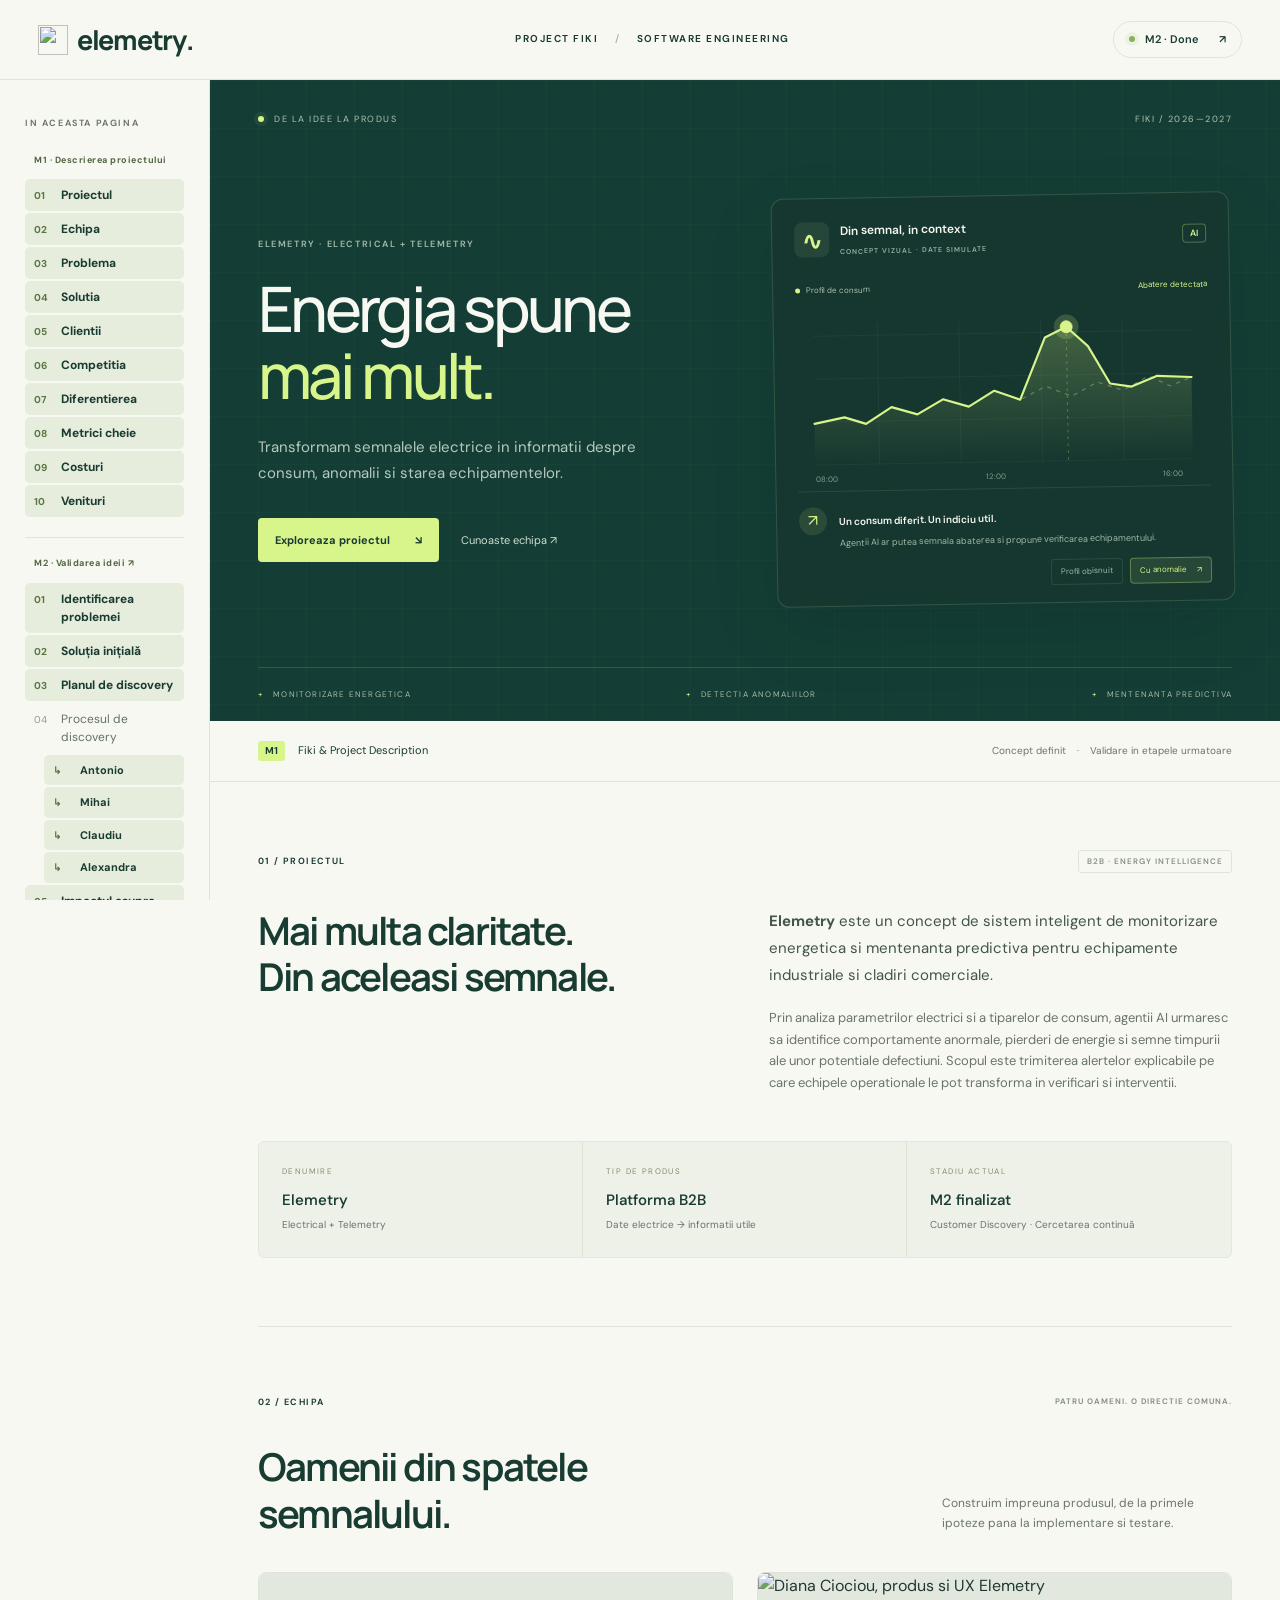
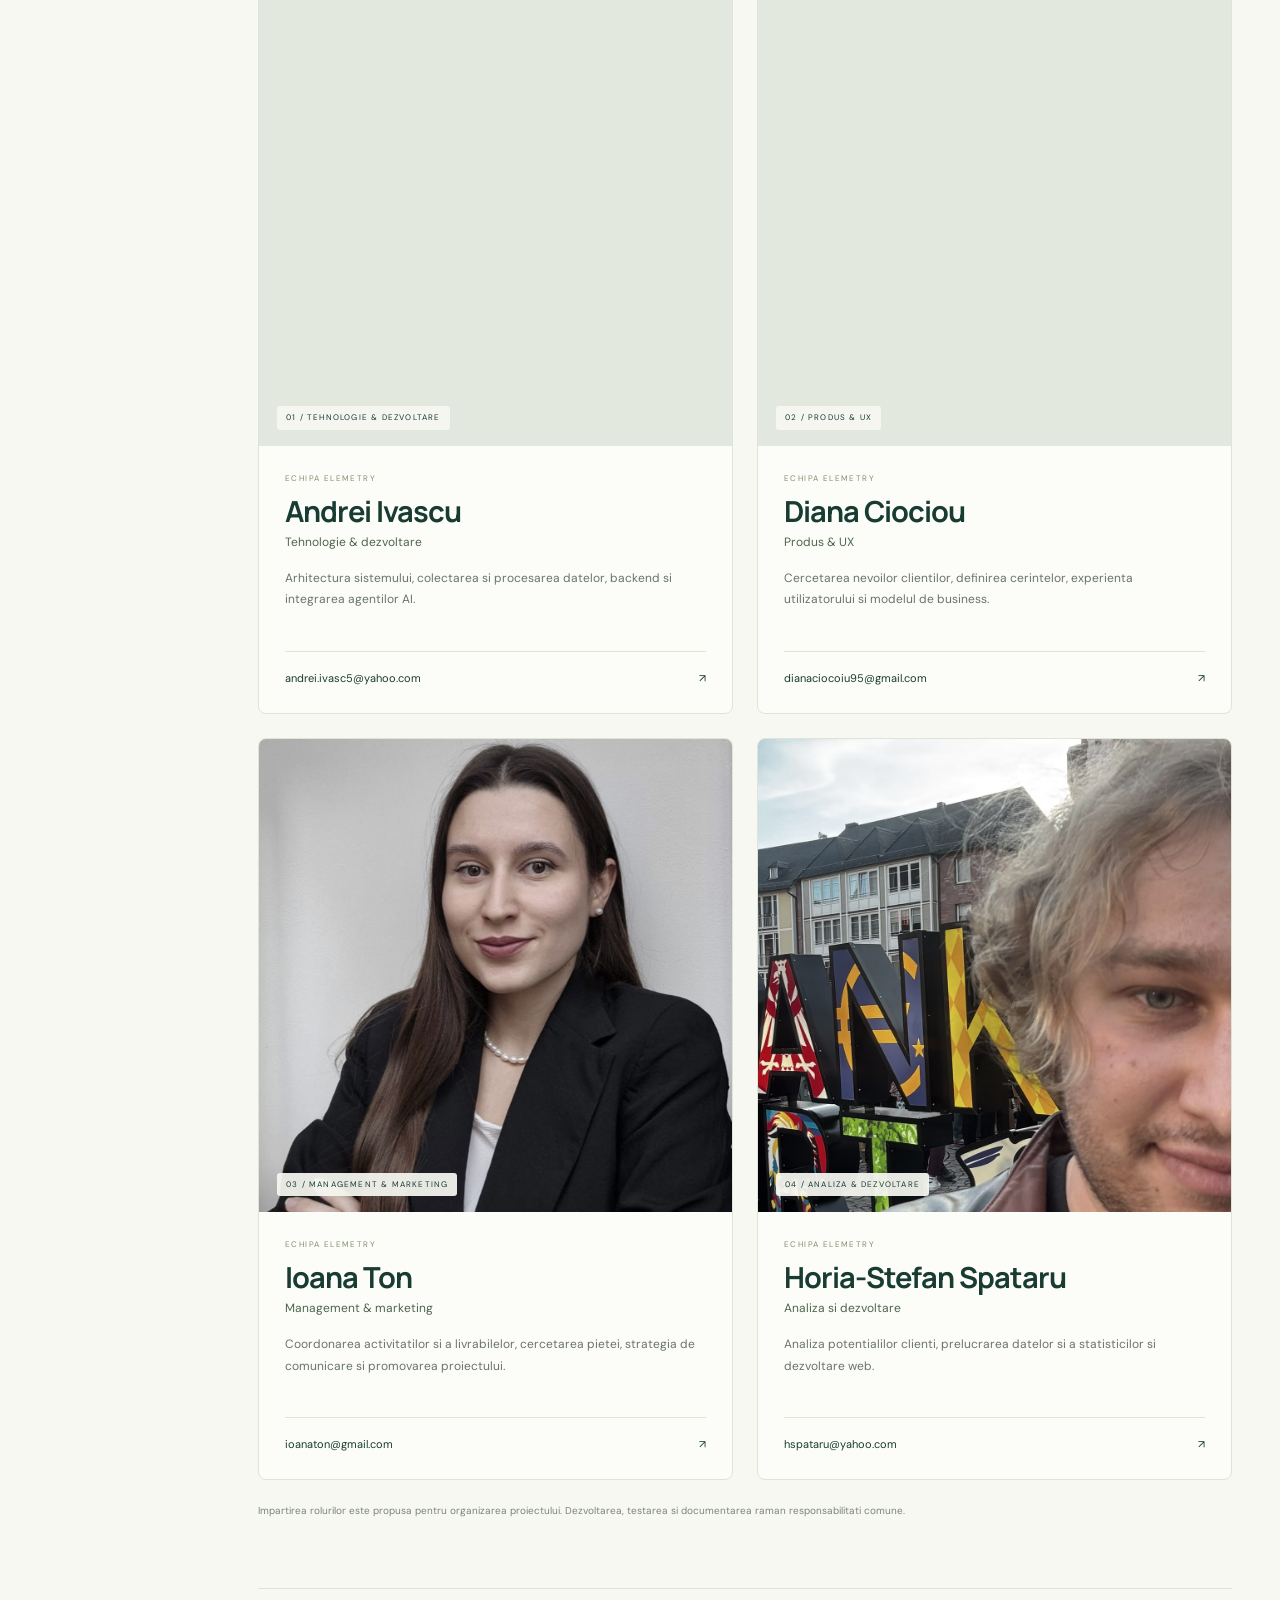
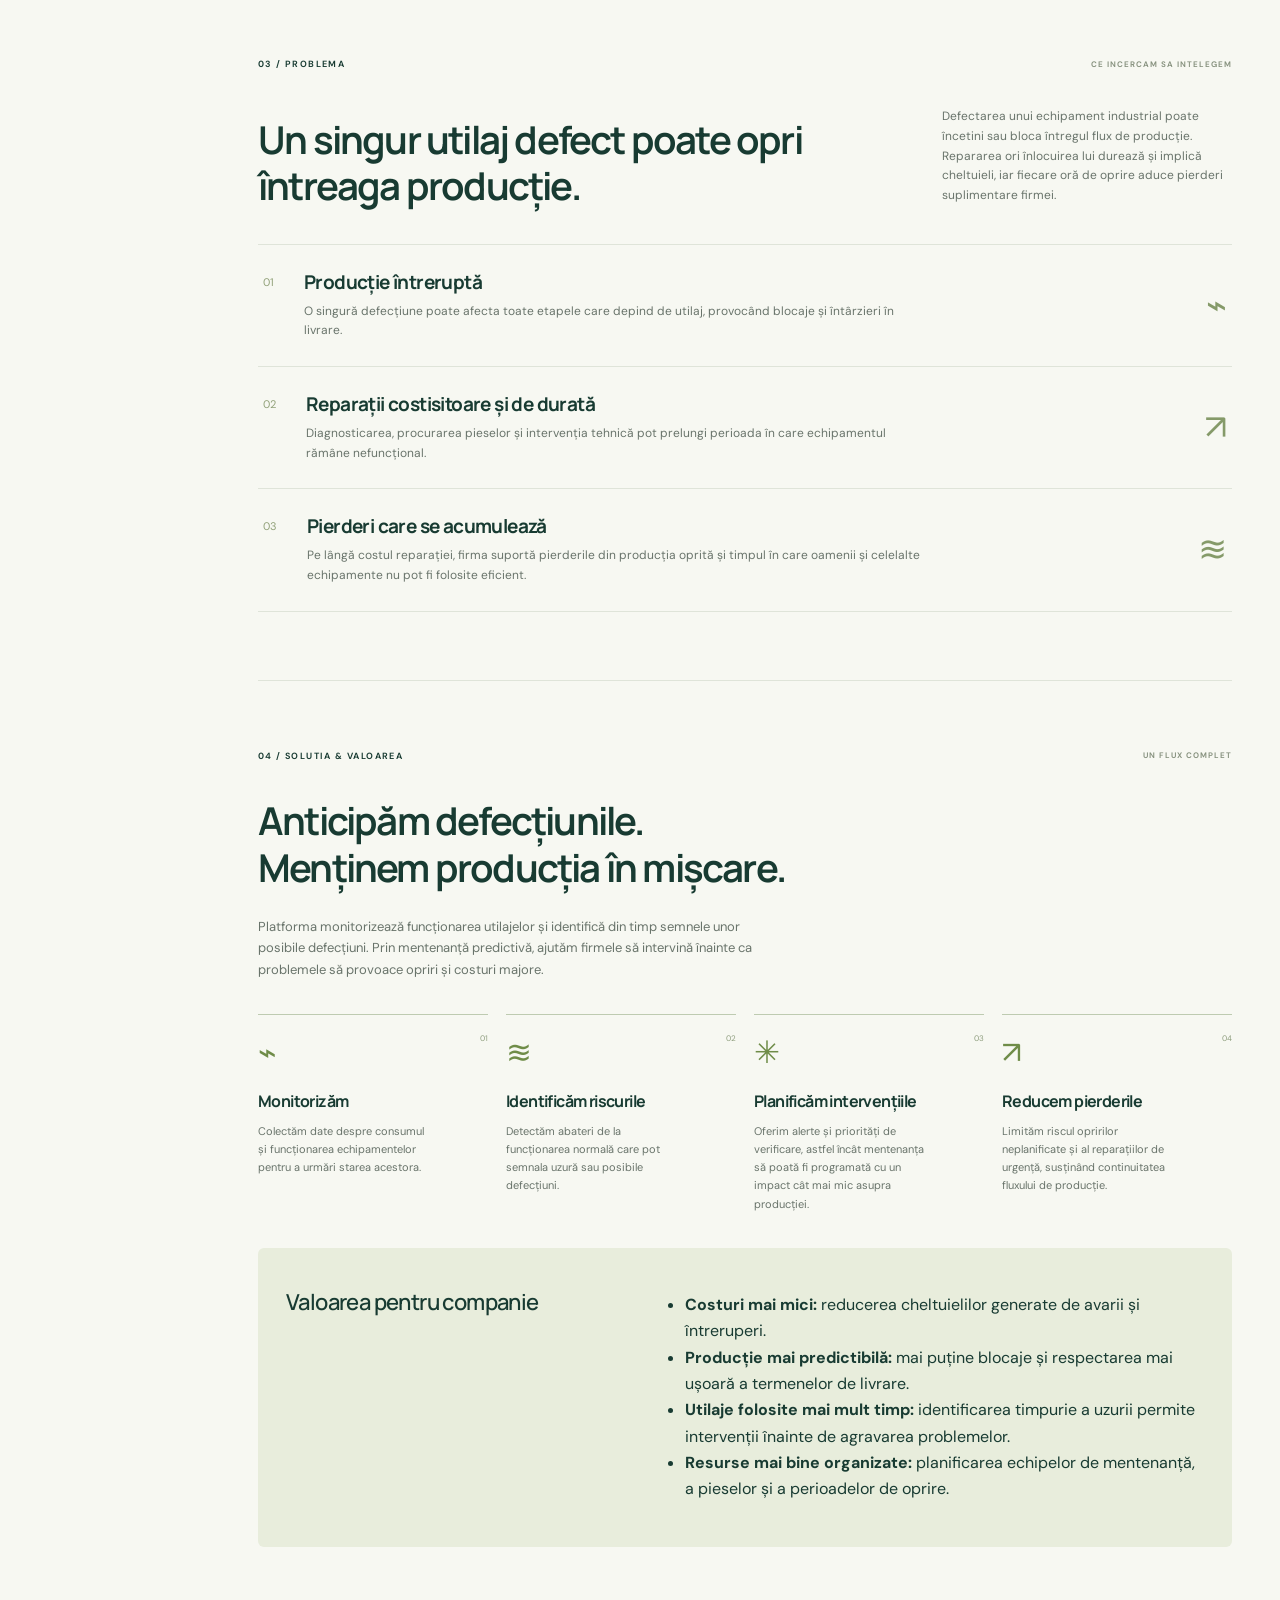
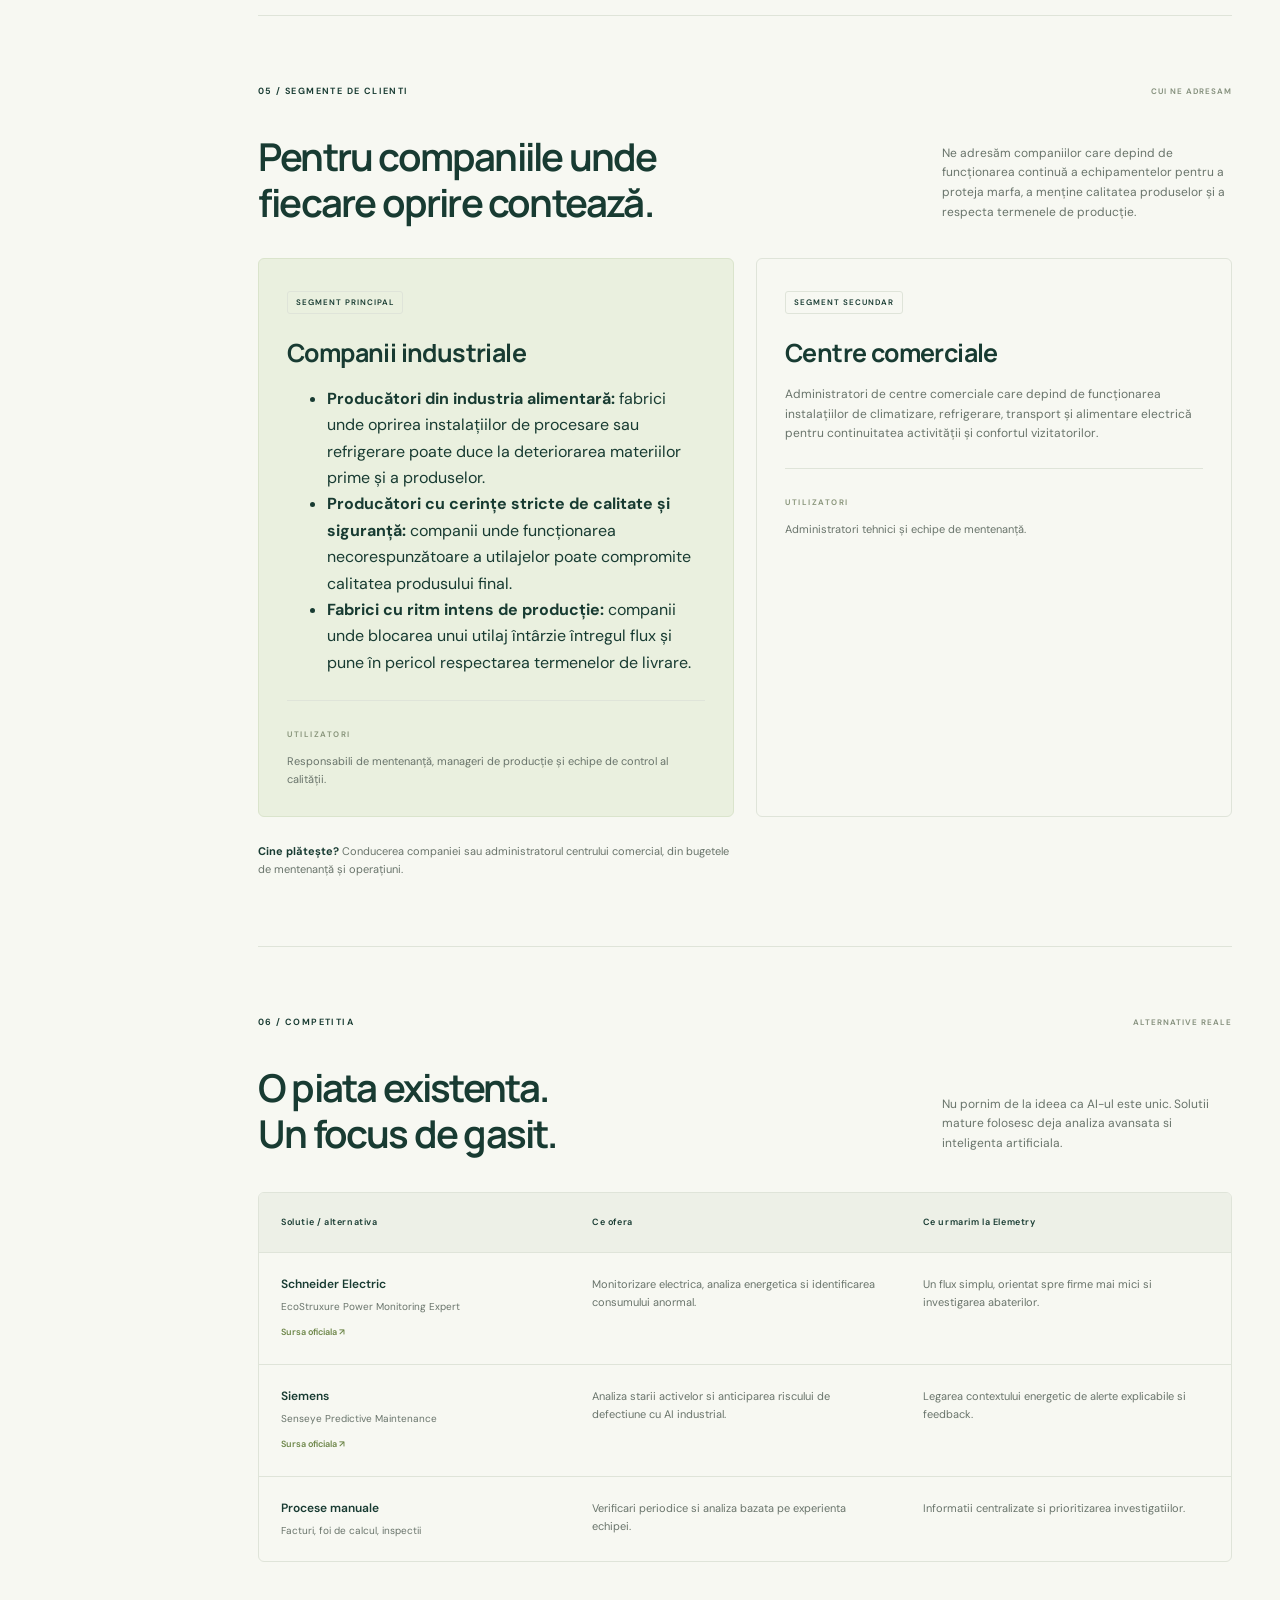
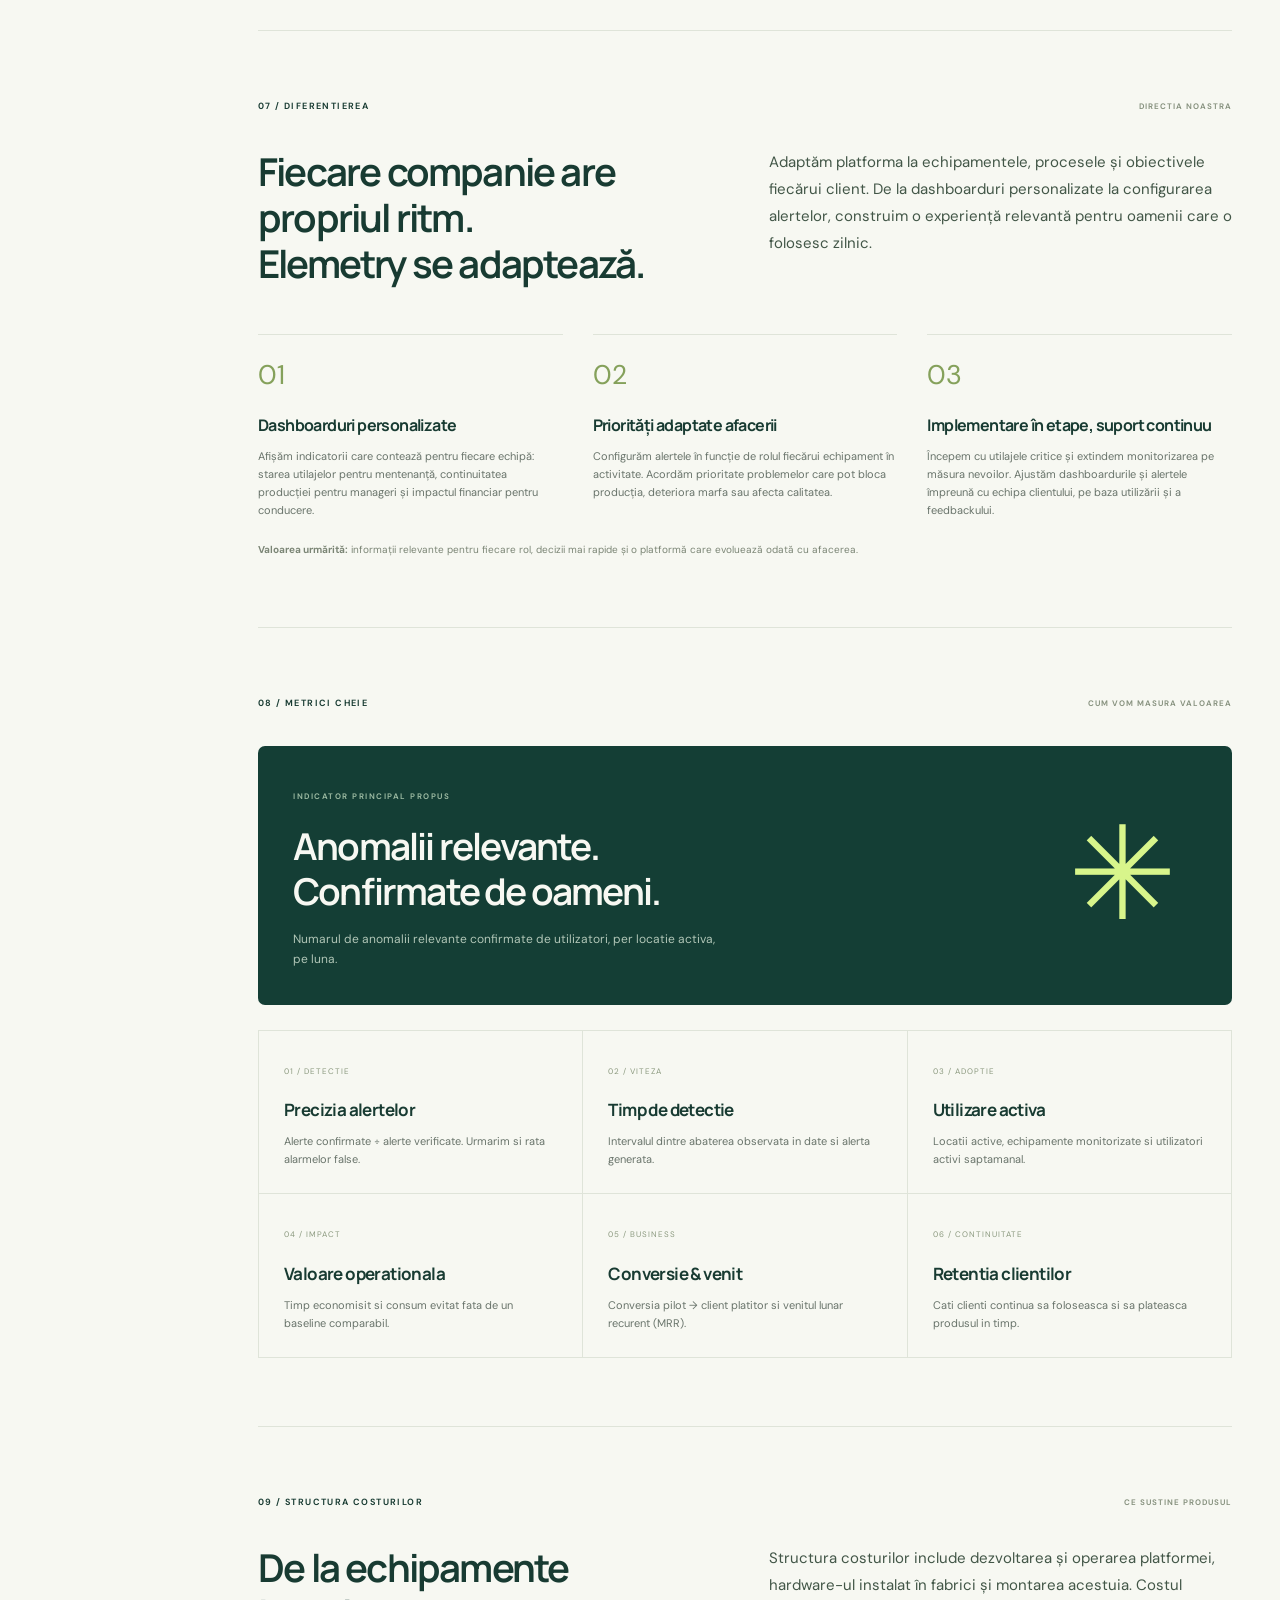
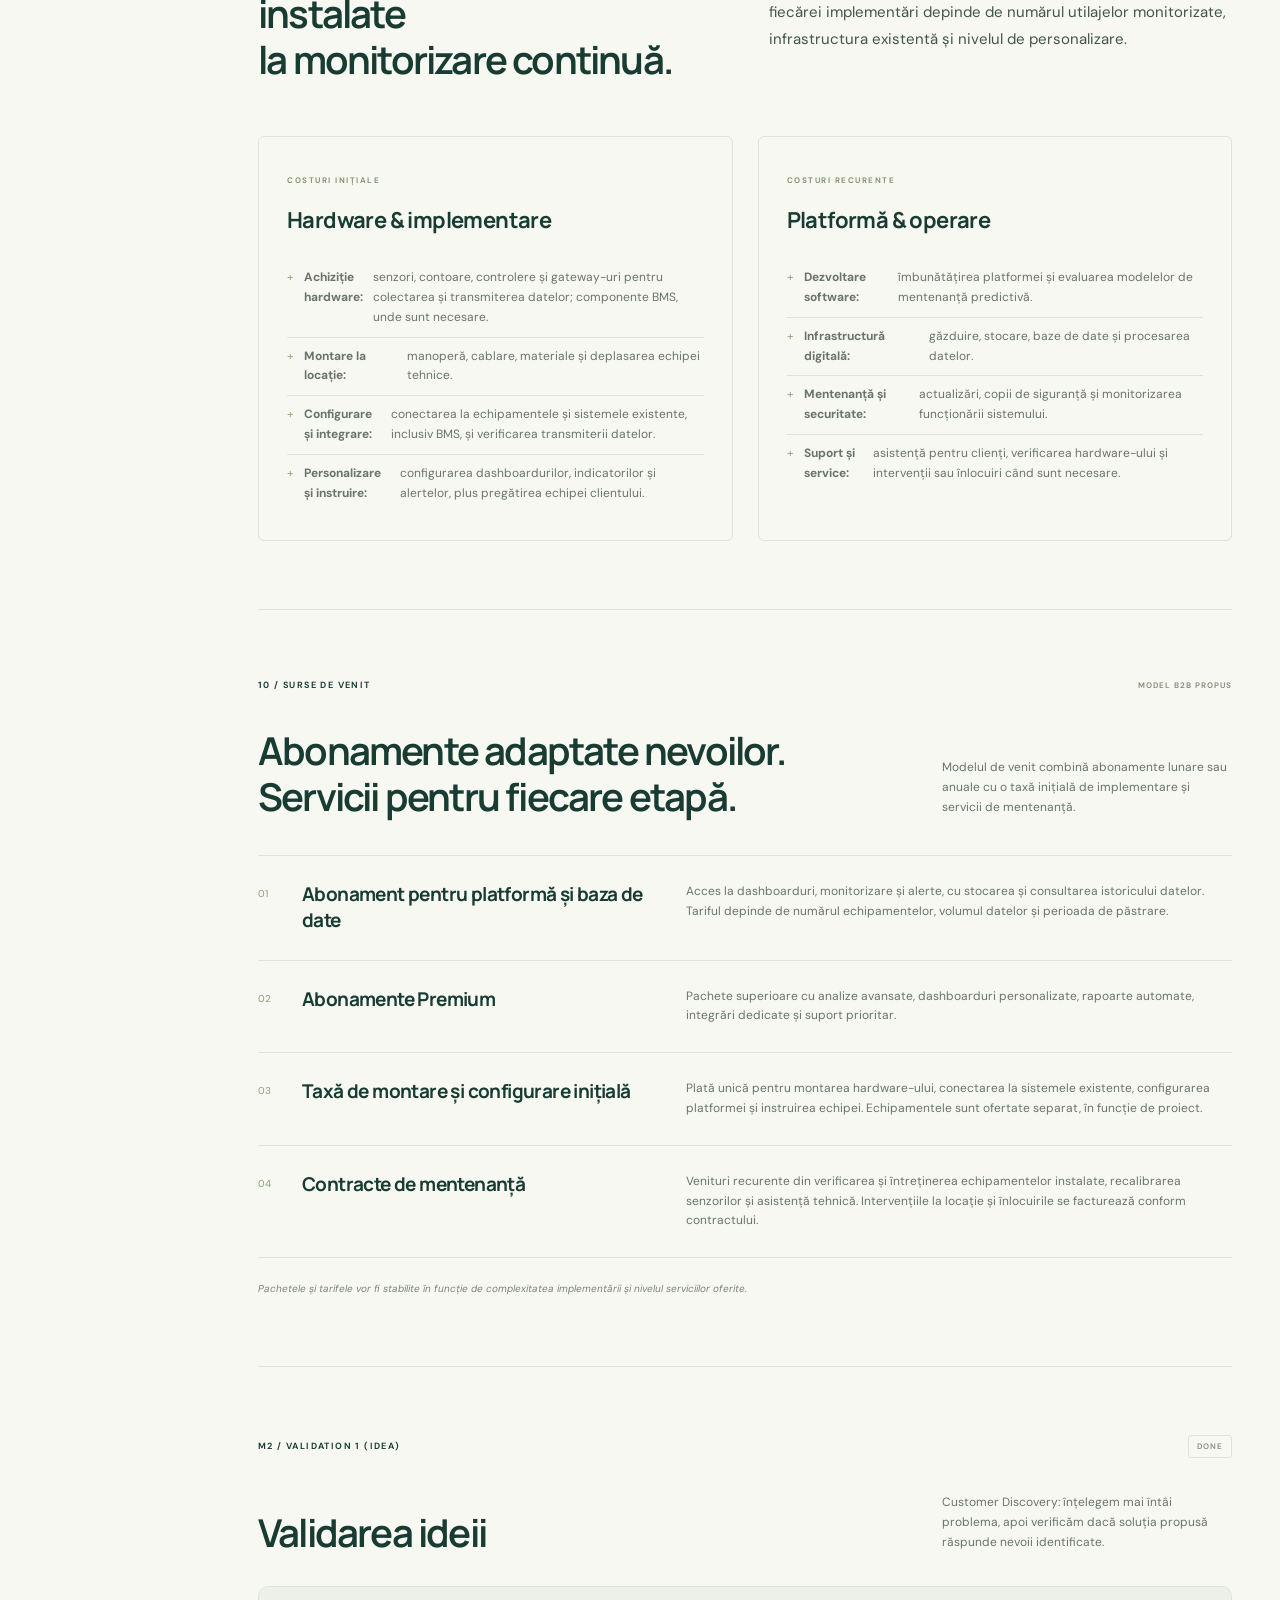
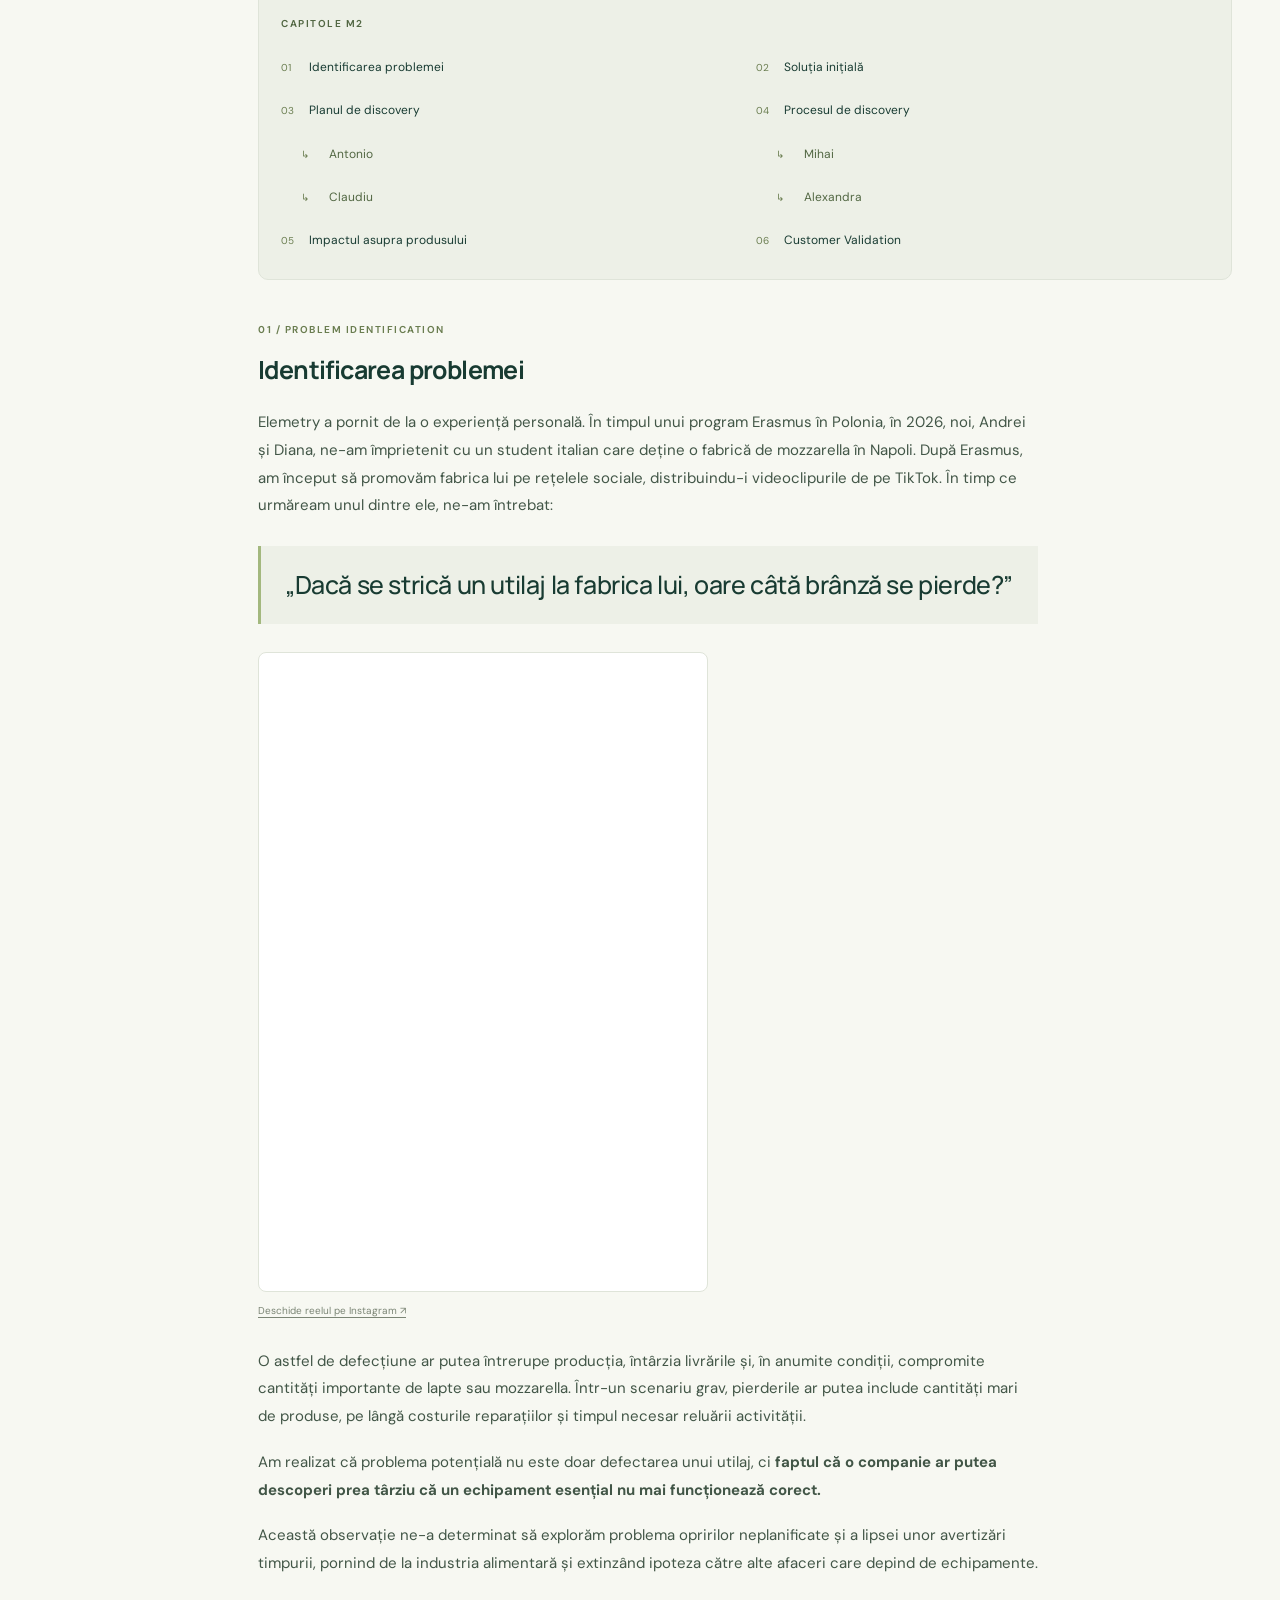
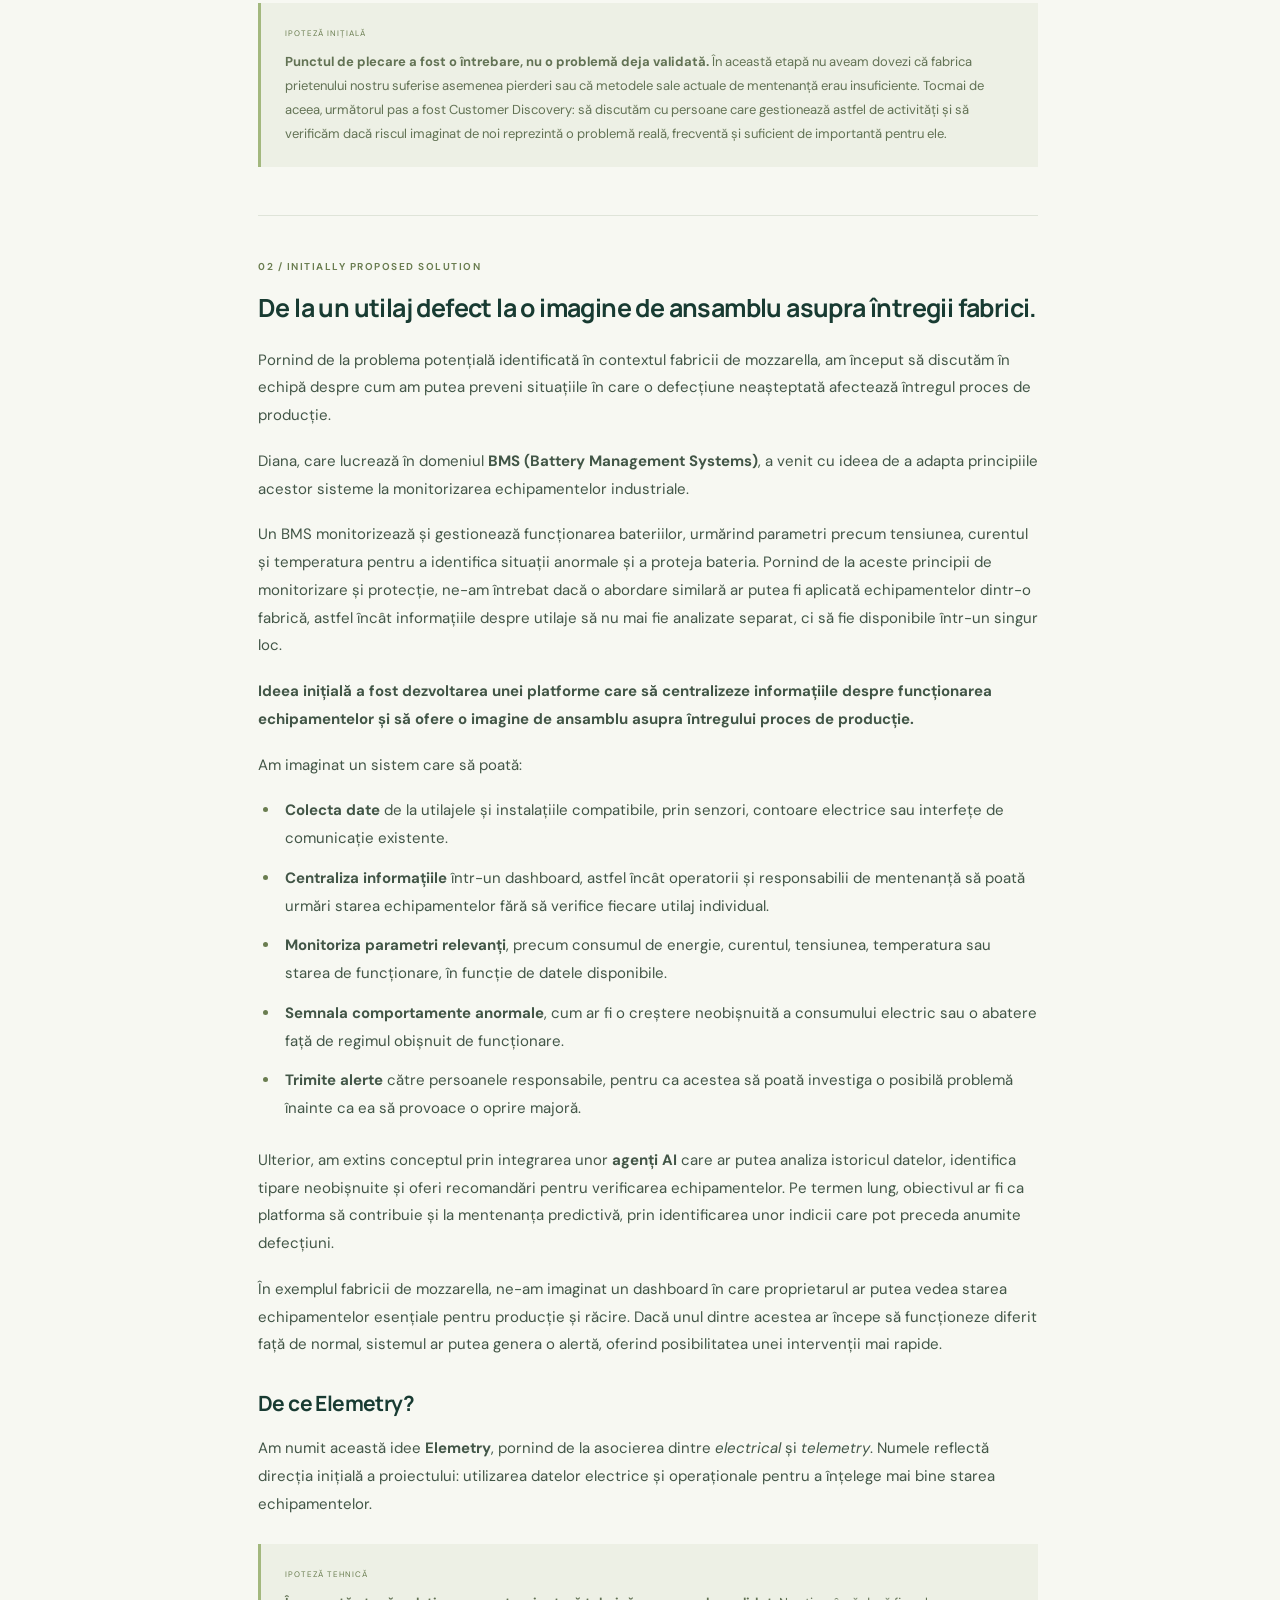
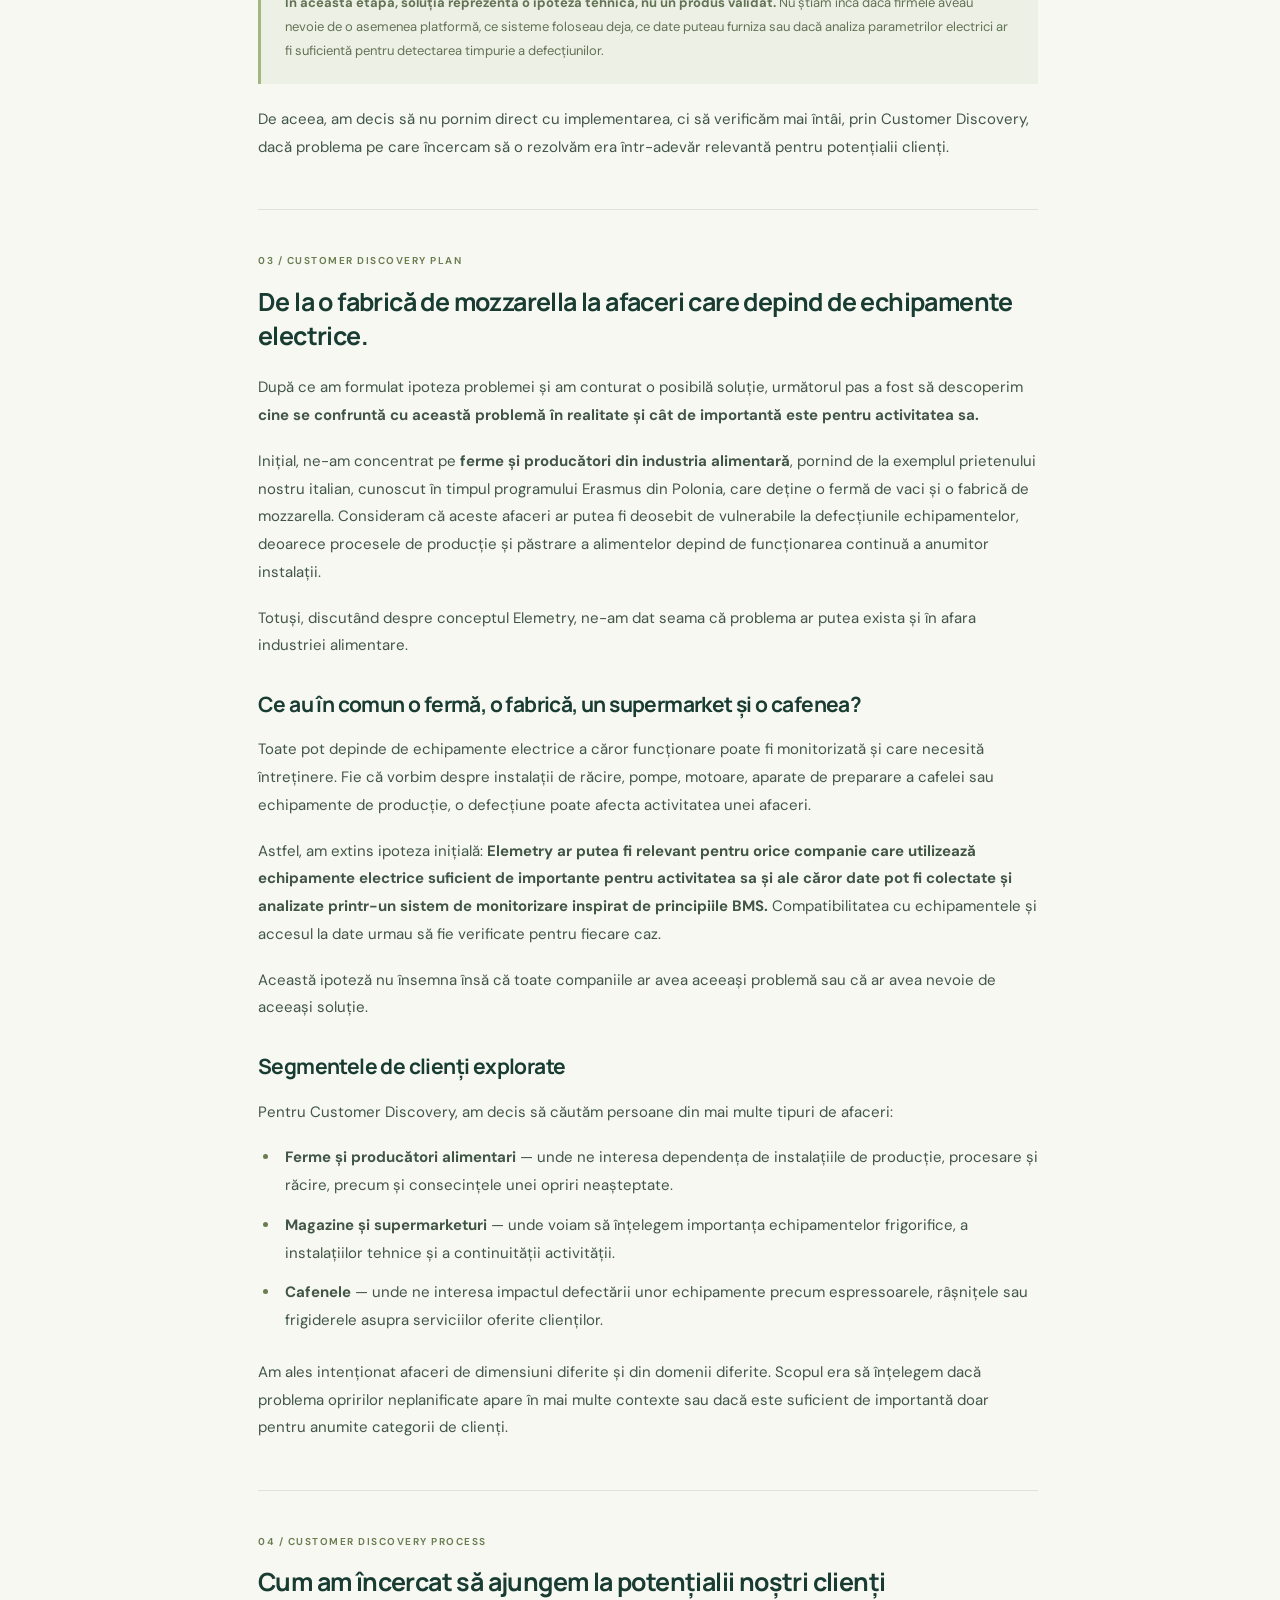
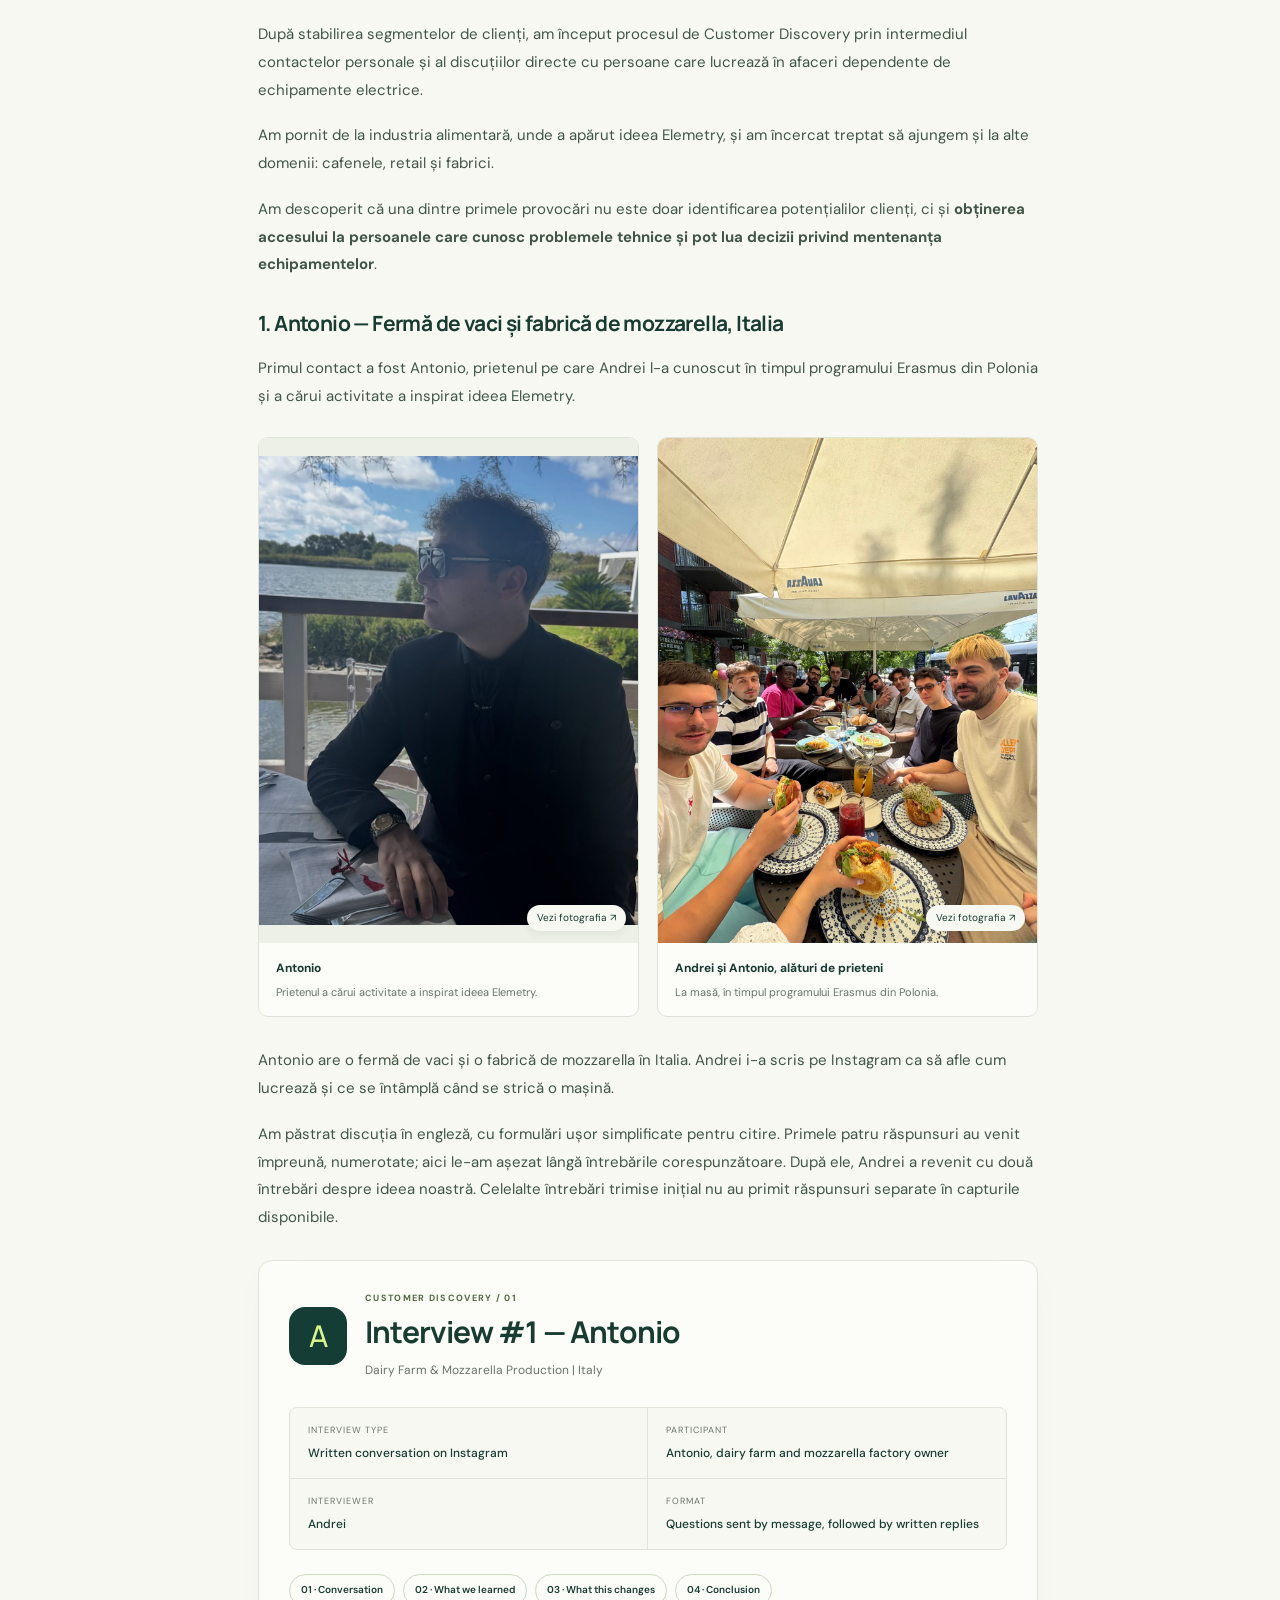
==== commit 4e6f4268: "Balance four-member team layout and reposition Alexandra interview" ====
--- a/index.html
+++ b/index.html
@@ -371,6 +371,18 @@
         <div class="interview-chapter interview-impact" id="claudiu-impact"><h6>Ce schimbăm după discuția cu Claudiu</h6><p>Discuția ne-a arătat că merită să ne uităm și la afaceri mici care depind de un singur aparat. Pentru Claudiu, posibilitatea de a găsi repede un espressor de schimb și o alimentare potrivită a contat direct la reluarea servirii.</p><p>Trebuie însă să vedem ce am putea detecta efectiv: o problemă de alimentare, o funcționare neobișnuită a aparatului sau altceva. Nu putem presupune că o mufă desprinsă la transport ori o problemă la sonda boilerului ar fi fost anticipate doar din curent și tensiune.</p><p>La următoarea discuție vrem să clarificăm costurile incidentului, cât de des apar probleme și ce ar aduce în plus monitorizarea față de verificările și soluțiile pe care le folosește deja.</p></div>
         <div class="interview-conclusion" id="claudiu-conclusion"><span class="interview-label">CE AM ÎNVĂȚAT</span><h6>Concluzie</h6><p>Claudiu ne-a povestit două situații cu rezultate diferite: una a oprit servirea ore întregi, iar cealaltă a fost rezolvată înainte de eveniment. Contează cât de repede observă problema și ce alternative are la îndemână.</p><p>Avem exemple concrete de investigat, dar încă trebuie să aflăm dacă Elemetry poate ajuta în astfel de situații și dacă ar merita investiția pentru el.</p></div>
       </section>
+    <section class="interview-record" id="interviu-alexandra" lang="ro" aria-labelledby="alexandra-interview-title">
+      <header class="interview-header"><span class="interview-avatar" aria-hidden="true">A</span><div><span class="interview-label">CUSTOMER DISCOVERY / 04</span><h5 id="alexandra-interview-title">Alexandra de la Continental Tires</h5></div></header>
+      <div class="interview-chapter" id="alexandra-dialogue"><h6>Conversație <span>6 întrebări</span></h6><div class="interview-dialogue">
+        <div class="interview-exchange"><div class="interview-question"><span class="speaker-label">Horia <span>Intervievator</span></span><p>Bună, Alexandra! Îți mulțumesc din nou că mi-ai acordat un pic din timpul tău. Hai să începem cu puțin context. Ne poți spune câteva cuvinte despre unde lucrezi și care este rolul tău?</p></div><div class="interview-answer"><span class="speaker-label">Alexandra <span>Participantă</span></span><p>Bună, pentru puțin! Lucrez în cadrul companiei Continental Tires din Timişoara, în departamentul de producţie, mai exact pe secția de vulcanizare. Rolul meu este de tehnician producţie, unde mă ocup de monitorizarea şi optimizarea fluxului de producţie pentru echipamentele noastre. Asta presupune să mă asigur că utilajele funcționează la parametrii optimi, să gestionez eventualele blocaje și să colaborez cu echipele tehnice pentru mentenanţă.</p></div></div>
+        <div class="interview-exchange"><div class="interview-question"><span class="speaker-label">Horia <span>Intervievator</span></span><p>Foarte interesant pentru subiectul de azi! Și îmi poți spune oare cu ce echipamente lucrezi?</p></div><div class="interview-answer"><span class="speaker-label">Alexandra <span>Participantă</span></span><p>Desigur! Ca instrumente de lucru, folosesc aplicații dedicate de monitorizare în timp real, care îmi arată exact ce se întâmplă cu utilajele din secția de curing. Prin aceste softuri pot să văd în fiecare moment pe ce cuvă se vulcanizează un anumit tip de anvelopă, ce dimensiuni sunt pe linie și dacă echipamentele funcţionează normal sau au erori (atât în timp real, cât și istoricul problemelor trecute). Tot prin aceste sisteme planific loturile viitoare și mă asigur că nu rămânem fără prese disponibile, iar când apar blocaje trimit notificări pe mail și coordonez rapid echipele.</p></div></div>
+        <div class="interview-exchange"><div class="interview-question"><span class="speaker-label">Horia <span>Intervievator</span></span><p>Wow! Pare că sunteți destul de avansați pe sectorul ăsta. În aceste circumstanțe, când a fost ultima oară când echipamentele voastre s-au defectat?</p></div><div class="interview-answer"><span class="speaker-label">Alexandra <span>Participantă</span></span><p>Hmm, e o întrebare complicată pentru că pot spune că echipamentele se defectează zilnic. Avem uneori defecte majore care pot bloca producţia pentru mai multe zile, caz în care este necesară mutarea anvelopelor pe o altă cavitate pentru a fi vulcanizate la timp. Sincer, cred că e imposibil să poți lucra într-o fabrică mare și să nu ai astfel de probleme.</p></div></div>
+        <div class="interview-exchange"><div class="interview-question"><span class="speaker-label">Horia <span>Intervievator</span></span><p>Mhm, deci chiar și cu sistemele voastre complexe, tot aveți de-a face cu defecțiuni constante. Păi și în cazul unor astfel de situații, care a fost costul? Cât timp a fost blocată producția în ziua aceea?</p></div><div class="interview-answer"><span class="speaker-label">Alexandra <span>Participantă</span></span><p>În general, când avem de-a face cu aceste situații, pierderile se măsoară în câte anvelope am pierdut și cât a fost cuva oprită. Pe noi ne interesează să reuşim să scoatem un anumit număr de anvelope, mai exact 48.000 de anvelope pe zi, cam 16.000 de anvelope pe schimb, şi automat se simte dacă se întâmplă ca mai multe cuve să nu funcţioneze. Un cost exact nu pot să spun pentru că nu știu acest lucru. Ştiu că automat, dacă se schimbă o valvă, va fi totul mult mai ieftin, dar în schimb, dacă e nevoie să se schimbe o matriță cu totul pentru că s-a rupt un segment, atunci este o problemă foarte gravă. O matriță costă mult. Și de asta spun, costurile diferă enorm în funcţie de situație.</p></div></div>
+        <div class="interview-exchange"><div class="interview-question"><span class="speaker-label">Horia <span>Intervievator</span></span><p>Cu astfel de costuri, mă gândesc că compania investește destul de mult în mentenanță. Știi cumva cine este responsabil de întreținerea echipamentului? Și cam cât de des se fac inspecții?</p></div><div class="interview-answer"><span class="speaker-label">Alexandra <span>Participantă</span></span><p>Responsabili cu întreţinerea echipamentului suntem atât noi, tehnicienii pe partea de producţie, cât și în cea mai mare măsură colegii de la mentenanță, cu care avem cea mai multă comunicare. Mentenanța se ocupă cu realizarea verificărilor amănunţite ale echipamentelor. Noi, din partea de producție, vedem ce cuve, prese și cavități nu îşi fac treaba cum trebuie. Aceste cavități le găsim în rapoartele noastre și le semnalăm zilnic, dacă este cazul. Ulterior intervin cei de la mentenanță, care au un plan stabilit la o anumită perioadă de timp.</p></div></div>
+        <div class="interview-exchange"><div class="interview-question"><span class="speaker-label">Horia <span>Intervievator</span></span><p>Ok, interesant! Dar procesul sună puțin lent și obositor. Ce părere ai avea (sau crezi că ar avea superiorii tăi) de un sistem inteligent de monitorizare a echipamentelor care să detecteze probleme înainte ca acestea să apară?</p></div><div class="interview-answer"><span class="speaker-label">Alexandra <span>Participantă</span></span><p>Oh, dacă așa ceva este realizabil, cred că un astfel de sistem ar fi extrem de util şi necesar. Am avea nevoie de funcționalități cum ar fi verificarea automată a cuvelor, monitorizarea în timp real a rapoartelor și urmărirea altor parametri critici. Un sistem inteligent ne-ar ajuta să vedem în timp real de ce au nevoie operatorii și să intervenim mult mai rapid pentru a preveni anvelopele stricate sau setările greşite. Trecerea la un sistem inteligent de monitorizare și digitalizarea avansată ar aduce un plus uriaş de valoare întregului flux de producţie!</p></div></div>
+        <div class="interview-exchange"><div class="interview-question"><span class="speaker-label">Horia <span>Intervievator</span></span><p>Super tare! Mulțumesc mult de răspunsuri, Alexandra! Voi valida cu restul echipei și ne vom întoarce la tine când avem ceva concret. Îți urez o zi minunată!</p></div><div class="interview-answer"><span class="speaker-label">Alexandra <span>Participantă</span></span><p>Cu drag, Horia! Chiar sunt entuziasmată de această idee! Te rog să mă ții la curent pentru a vorbi cu superiorul când se materializează conceptul, pentru a-l putea integra și noi!</p></div></div>
+      </div></div>
+    </section>
       <h4>4. Contactarea proprietarilor de fabrici — Prin Ioana</h4>
       <p>Ioana a discutat cu persoane din cercul său de cunoștințe care dețin fabrici, încercând să obțină interviuri despre funcționarea echipamentelor și problemele de mentenanță.</p>
       <p>Deși au existat discuții inițiale, persoanele contactate <strong>nu au dorit să participe la interviuri</strong>.</p>
@@ -459,18 +471,7 @@
       <p>Nu considerăm lipsa validării actuale un eșec, ci un rezultat util al procesului: am identificat ce nu știm încă, ce ipoteze trebuie testate și cu cine trebuie să discutăm în continuare.</p>
       <p><strong>Următorul nostru obiectiv nu este să vindem Elemetry, ci să demonstrăm că rezolvăm o problemă reală, importantă și insuficient adresată pentru fabricile pe care vrem să le deservim.</strong></p>
     </article>
-    <section class="interview-record" id="interviu-alexandra" lang="ro" aria-labelledby="alexandra-interview-title">
-      <header class="interview-header"><span class="interview-avatar" aria-hidden="true">A</span><div><span class="interview-label">CUSTOMER DISCOVERY / 04</span><h5 id="alexandra-interview-title">Alexandra de la Continental Tires</h5></div></header>
-      <div class="interview-chapter" id="alexandra-dialogue"><h6>Conversație <span>6 întrebări</span></h6><div class="interview-dialogue">
-        <div class="interview-exchange"><div class="interview-question"><span class="speaker-label">Horia <span>Intervievator</span></span><p>Bună, Alexandra! Îți mulțumesc din nou că mi-ai acordat un pic din timpul tău. Hai să începem cu puțin context. Ne poți spune câteva cuvinte despre unde lucrezi și care este rolul tău?</p></div><div class="interview-answer"><span class="speaker-label">Alexandra <span>Participantă</span></span><p>Bună, pentru puțin! Lucrez în cadrul companiei Continental Tires din Timişoara, în departamentul de producţie, mai exact pe secția de vulcanizare. Rolul meu este de tehnician producţie, unde mă ocup de monitorizarea şi optimizarea fluxului de producţie pentru echipamentele noastre. Asta presupune să mă asigur că utilajele funcționează la parametrii optimi, să gestionez eventualele blocaje și să colaborez cu echipele tehnice pentru mentenanţă.</p></div></div>
-        <div class="interview-exchange"><div class="interview-question"><span class="speaker-label">Horia <span>Intervievator</span></span><p>Foarte interesant pentru subiectul de azi! Și îmi poți spune oare cu ce echipamente lucrezi?</p></div><div class="interview-answer"><span class="speaker-label">Alexandra <span>Participantă</span></span><p>Desigur! Ca instrumente de lucru, folosesc aplicații dedicate de monitorizare în timp real, care îmi arată exact ce se întâmplă cu utilajele din secția de curing. Prin aceste softuri pot să văd în fiecare moment pe ce cuvă se vulcanizează un anumit tip de anvelopă, ce dimensiuni sunt pe linie și dacă echipamentele funcţionează normal sau au erori (atât în timp real, cât și istoricul problemelor trecute). Tot prin aceste sisteme planific loturile viitoare și mă asigur că nu rămânem fără prese disponibile, iar când apar blocaje trimit notificări pe mail și coordonez rapid echipele.</p></div></div>
-        <div class="interview-exchange"><div class="interview-question"><span class="speaker-label">Horia <span>Intervievator</span></span><p>Wow! Pare că sunteți destul de avansați pe sectorul ăsta. În aceste circumstanțe, când a fost ultima oară când echipamentele voastre s-au defectat?</p></div><div class="interview-answer"><span class="speaker-label">Alexandra <span>Participantă</span></span><p>Hmm, e o întrebare complicată pentru că pot spune că echipamentele se defectează zilnic. Avem uneori defecte majore care pot bloca producţia pentru mai multe zile, caz în care este necesară mutarea anvelopelor pe o altă cavitate pentru a fi vulcanizate la timp. Sincer, cred că e imposibil să poți lucra într-o fabrică mare și să nu ai astfel de probleme.</p></div></div>
-        <div class="interview-exchange"><div class="interview-question"><span class="speaker-label">Horia <span>Intervievator</span></span><p>Mhm, deci chiar și cu sistemele voastre complexe, tot aveți de-a face cu defecțiuni constante. Păi și în cazul unor astfel de situații, care a fost costul? Cât timp a fost blocată producția în ziua aceea?</p></div><div class="interview-answer"><span class="speaker-label">Alexandra <span>Participantă</span></span><p>În general, când avem de-a face cu aceste situații, pierderile se măsoară în câte anvelope am pierdut și cât a fost cuva oprită. Pe noi ne interesează să reuşim să scoatem un anumit număr de anvelope, mai exact 48.000 de anvelope pe zi, cam 16.000 de anvelope pe schimb, şi automat se simte dacă se întâmplă ca mai multe cuve să nu funcţioneze. Un cost exact nu pot să spun pentru că nu știu acest lucru. Ştiu că automat, dacă se schimbă o valvă, va fi totul mult mai ieftin, dar în schimb, dacă e nevoie să se schimbe o matriță cu totul pentru că s-a rupt un segment, atunci este o problemă foarte gravă. O matriță costă mult. Și de asta spun, costurile diferă enorm în funcţie de situație.</p></div></div>
-        <div class="interview-exchange"><div class="interview-question"><span class="speaker-label">Horia <span>Intervievator</span></span><p>Cu astfel de costuri, mă gândesc că compania investește destul de mult în mentenanță. Știi cumva cine este responsabil de întreținerea echipamentului? Și cam cât de des se fac inspecții?</p></div><div class="interview-answer"><span class="speaker-label">Alexandra <span>Participantă</span></span><p>Responsabili cu întreţinerea echipamentului suntem atât noi, tehnicienii pe partea de producţie, cât și în cea mai mare măsură colegii de la mentenanță, cu care avem cea mai multă comunicare. Mentenanța se ocupă cu realizarea verificărilor amănunţite ale echipamentelor. Noi, din partea de producție, vedem ce cuve, prese și cavități nu îşi fac treaba cum trebuie. Aceste cavități le găsim în rapoartele noastre și le semnalăm zilnic, dacă este cazul. Ulterior intervin cei de la mentenanță, care au un plan stabilit la o anumită perioadă de timp.</p></div></div>
-        <div class="interview-exchange"><div class="interview-question"><span class="speaker-label">Horia <span>Intervievator</span></span><p>Ok, interesant! Dar procesul sună puțin lent și obositor. Ce părere ai avea (sau crezi că ar avea superiorii tăi) de un sistem inteligent de monitorizare a echipamentelor care să detecteze probleme înainte ca acestea să apară?</p></div><div class="interview-answer"><span class="speaker-label">Alexandra <span>Participantă</span></span><p>Oh, dacă așa ceva este realizabil, cred că un astfel de sistem ar fi extrem de util şi necesar. Am avea nevoie de funcționalități cum ar fi verificarea automată a cuvelor, monitorizarea în timp real a rapoartelor și urmărirea altor parametri critici. Un sistem inteligent ne-ar ajuta să vedem în timp real de ce au nevoie operatorii și să intervenim mult mai rapid pentru a preveni anvelopele stricate sau setările greşite. Trecerea la un sistem inteligent de monitorizare și digitalizarea avansată ar aduce un plus uriaş de valoare întregului flux de producţie!</p></div></div>
-        <div class="interview-exchange"><div class="interview-question"><span class="speaker-label">Horia <span>Intervievator</span></span><p>Super tare! Mulțumesc mult de răspunsuri, Alexandra! Voi valida cu restul echipei și ne vom întoarce la tine când avem ceva concret. Îți urez o zi minunată!</p></div><div class="interview-answer"><span class="speaker-label">Alexandra <span>Participantă</span></span><p>Cu drag, Horia! Chiar sunt entuziasmată de această idee! Te rog să mă ții la curent pentru a vorbi cu superiorul când se materializează conceptul, pentru a-l putea integra și noi!</p></div></div>
-      </div></div>
-    </section>
+
   </section>
   <section class="section milestones-section" id="milestones">
     <div class="section-kicker"><span>JURNAL DE PROIECT</span><span>PROGRES, NU PROMISIUNI</span></div>
--- a/style.css
+++ b/style.css
@@ -34,8 +34,11 @@
 .person:hover .portrait.diana img{transform:none}
 @media(prefers-reduced-motion:reduce){html{scroll-behavior:auto}*,*:before,*:after{transition:none!important;animation:none!important}}
 @media print{.header,.sidebar,.hero,.read-progress,.back-top{display:none}main{margin:0}.content-wrap{padding:0}body{background:#fff}.section{padding:25px 0;break-inside:avoid}.document-bar{padding:15px 0}details>p{display:block}.future-milestones{break-before:page}footer{background:#fff;padding:20px 0}a[href^=http]:after{content:' (' attr(href) ')';font-size:8px}.portrait{height:220px}.team-grid{grid-template-columns:1fr 1fr}}
-/* Three complementary roles, with portrait framing specific to Ioana. */
-.team-grid{grid-template-columns:repeat(3,minmax(0,1fr))}
+/* Four equal cards in a balanced two-by-two grid. */
+.team-grid{grid-template-columns:repeat(2,minmax(0,1fr));align-items:stretch}
+.team-grid .person{display:flex;flex-direction:column}
+.team-grid .person-info{display:flex;flex-direction:column;flex:1}
+.team-grid .person-info a{margin-top:auto}
 .portrait.ioana img,.person:hover .portrait.ioana img{object-fit:cover;object-position:50% 65%;transform:none}
 .person-info .contact-placeholder{border-top:1px solid var(--line);padding-top:17px;font-size:11px;min-height:0;margin-bottom:0}
 .person-info a{overflow-wrap:anywhere}
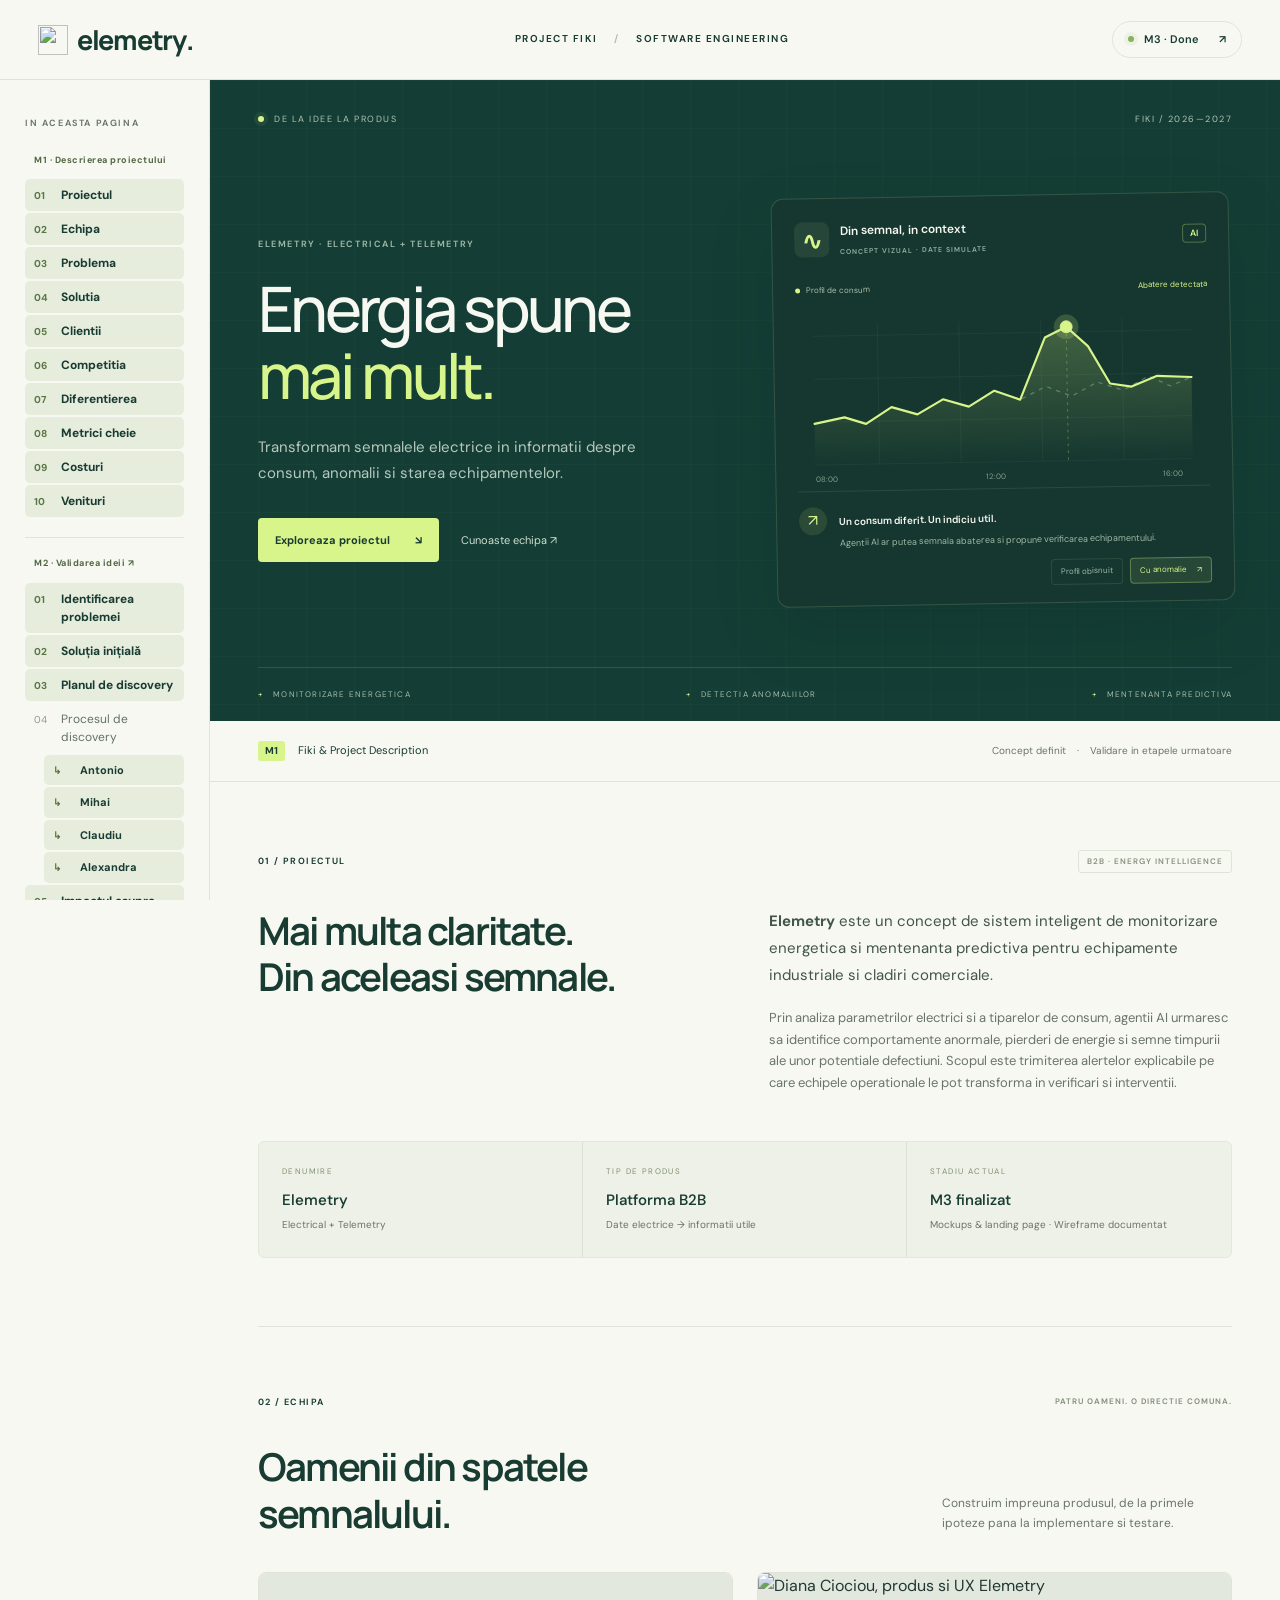
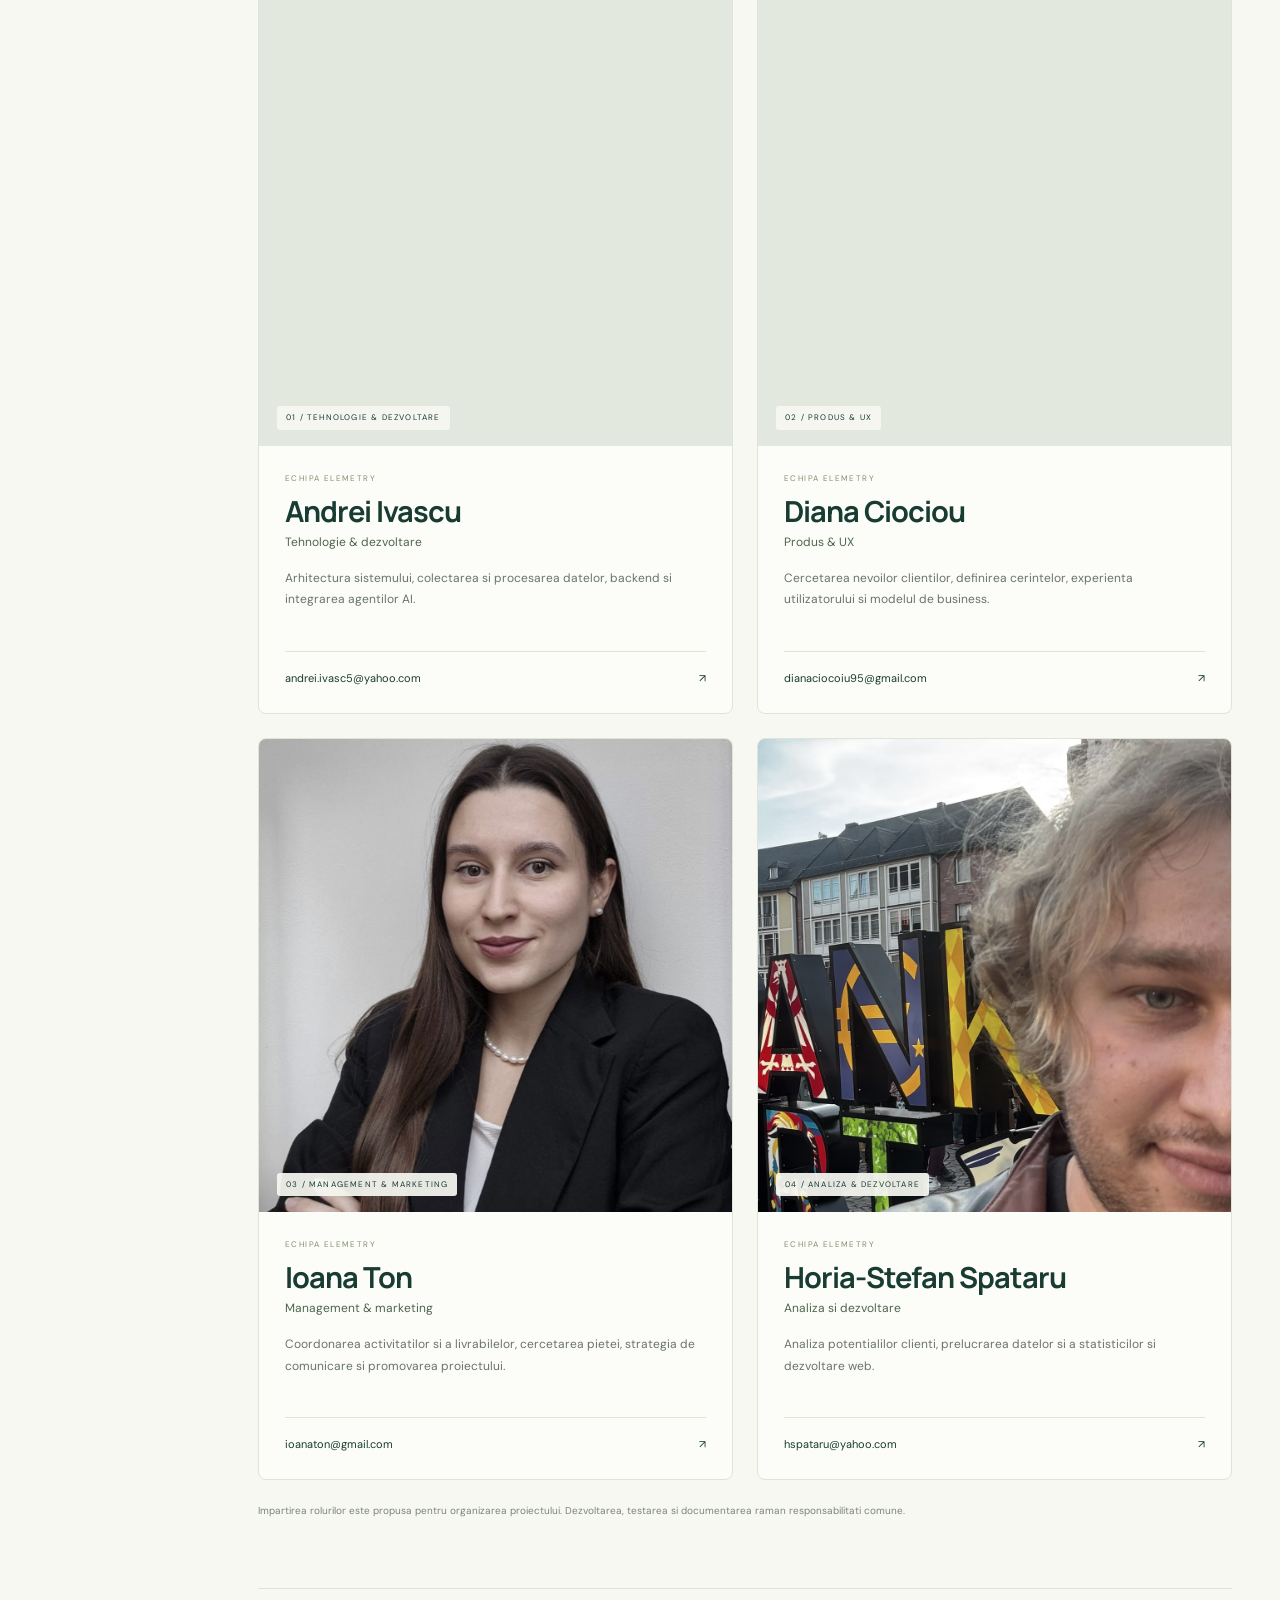
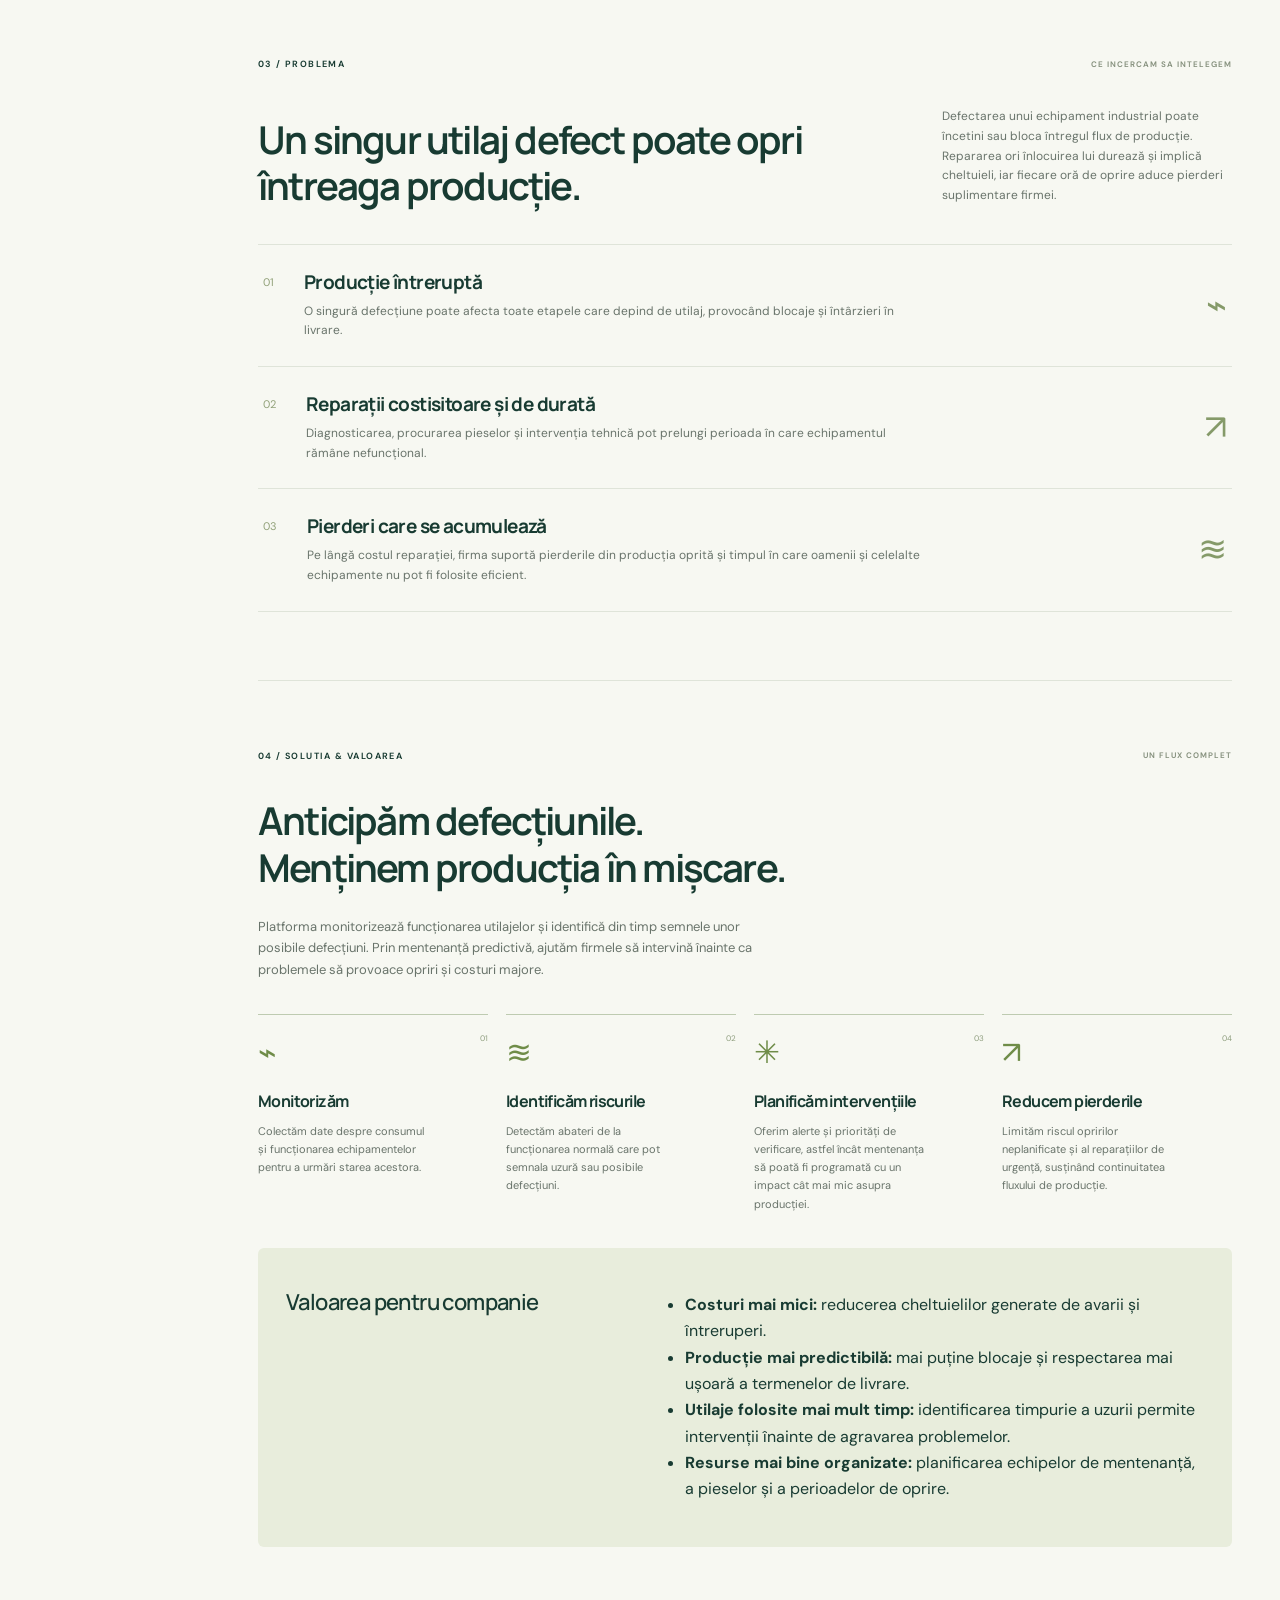
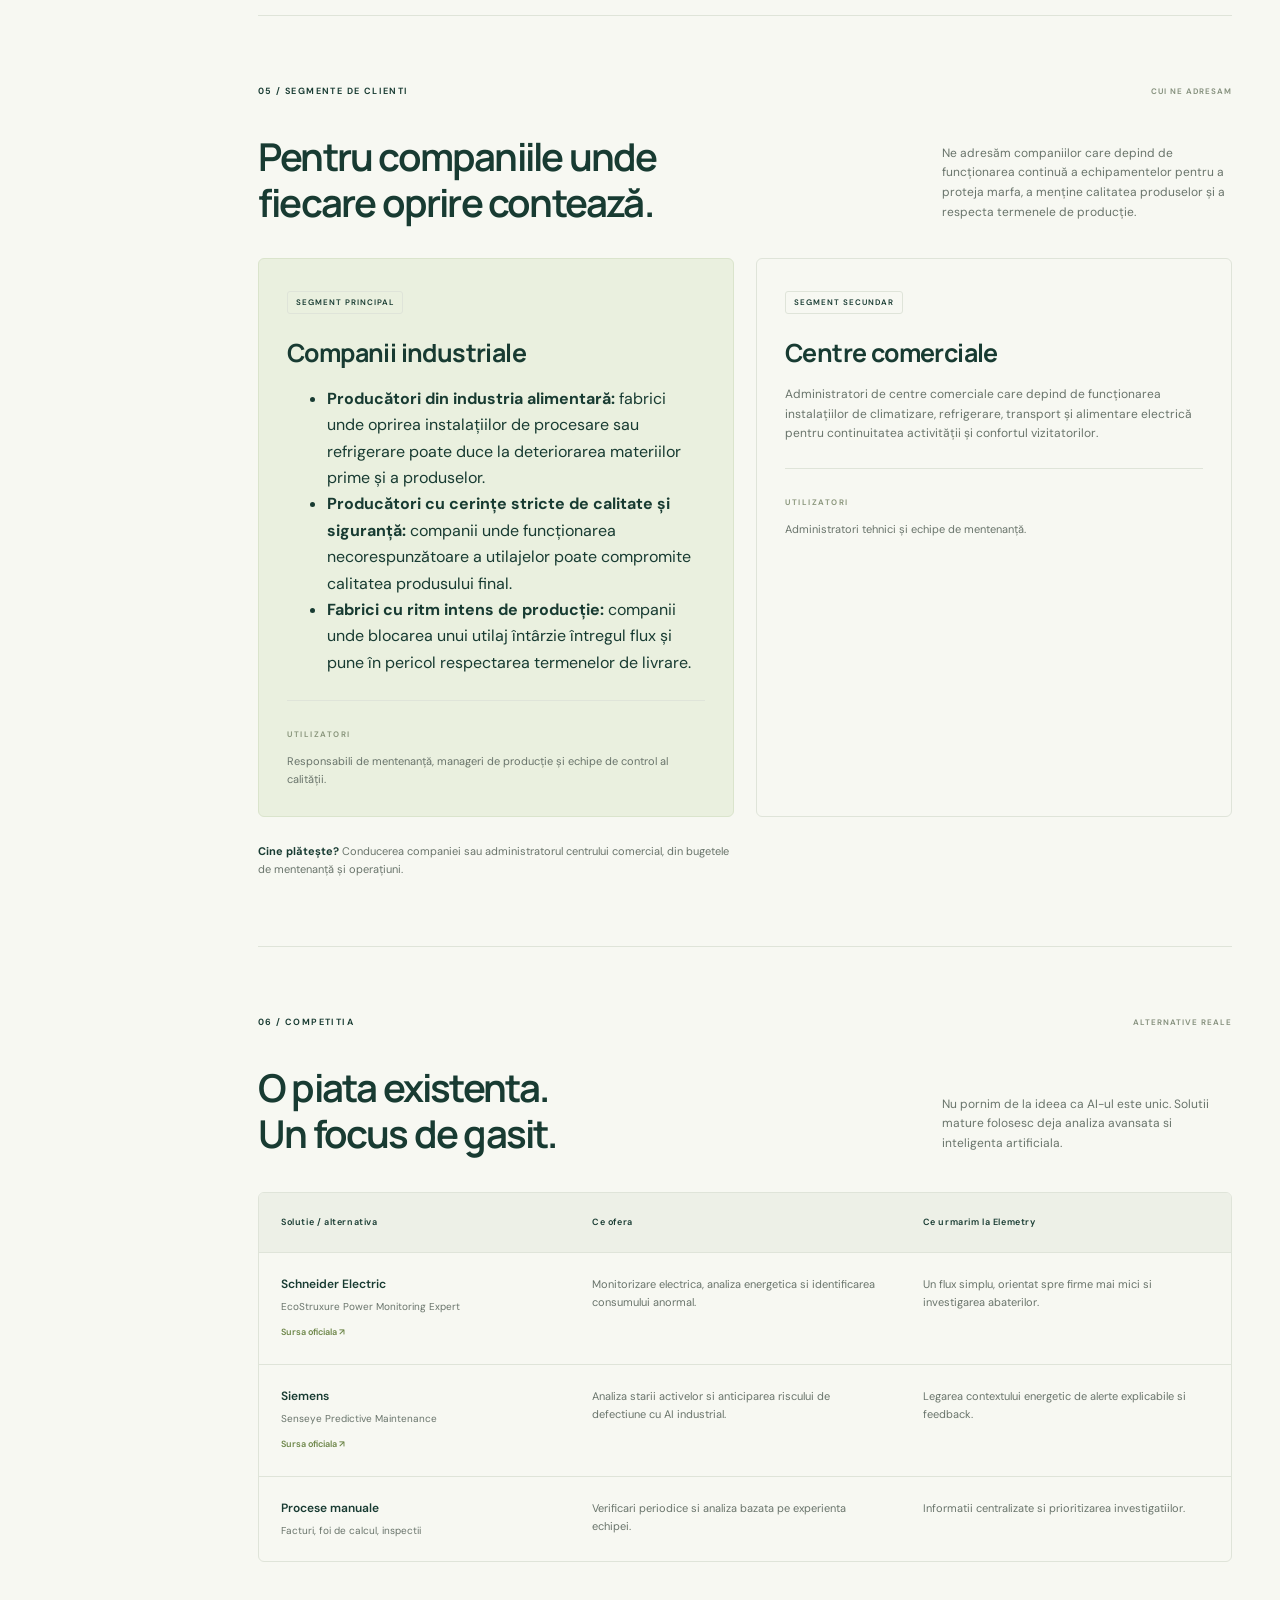
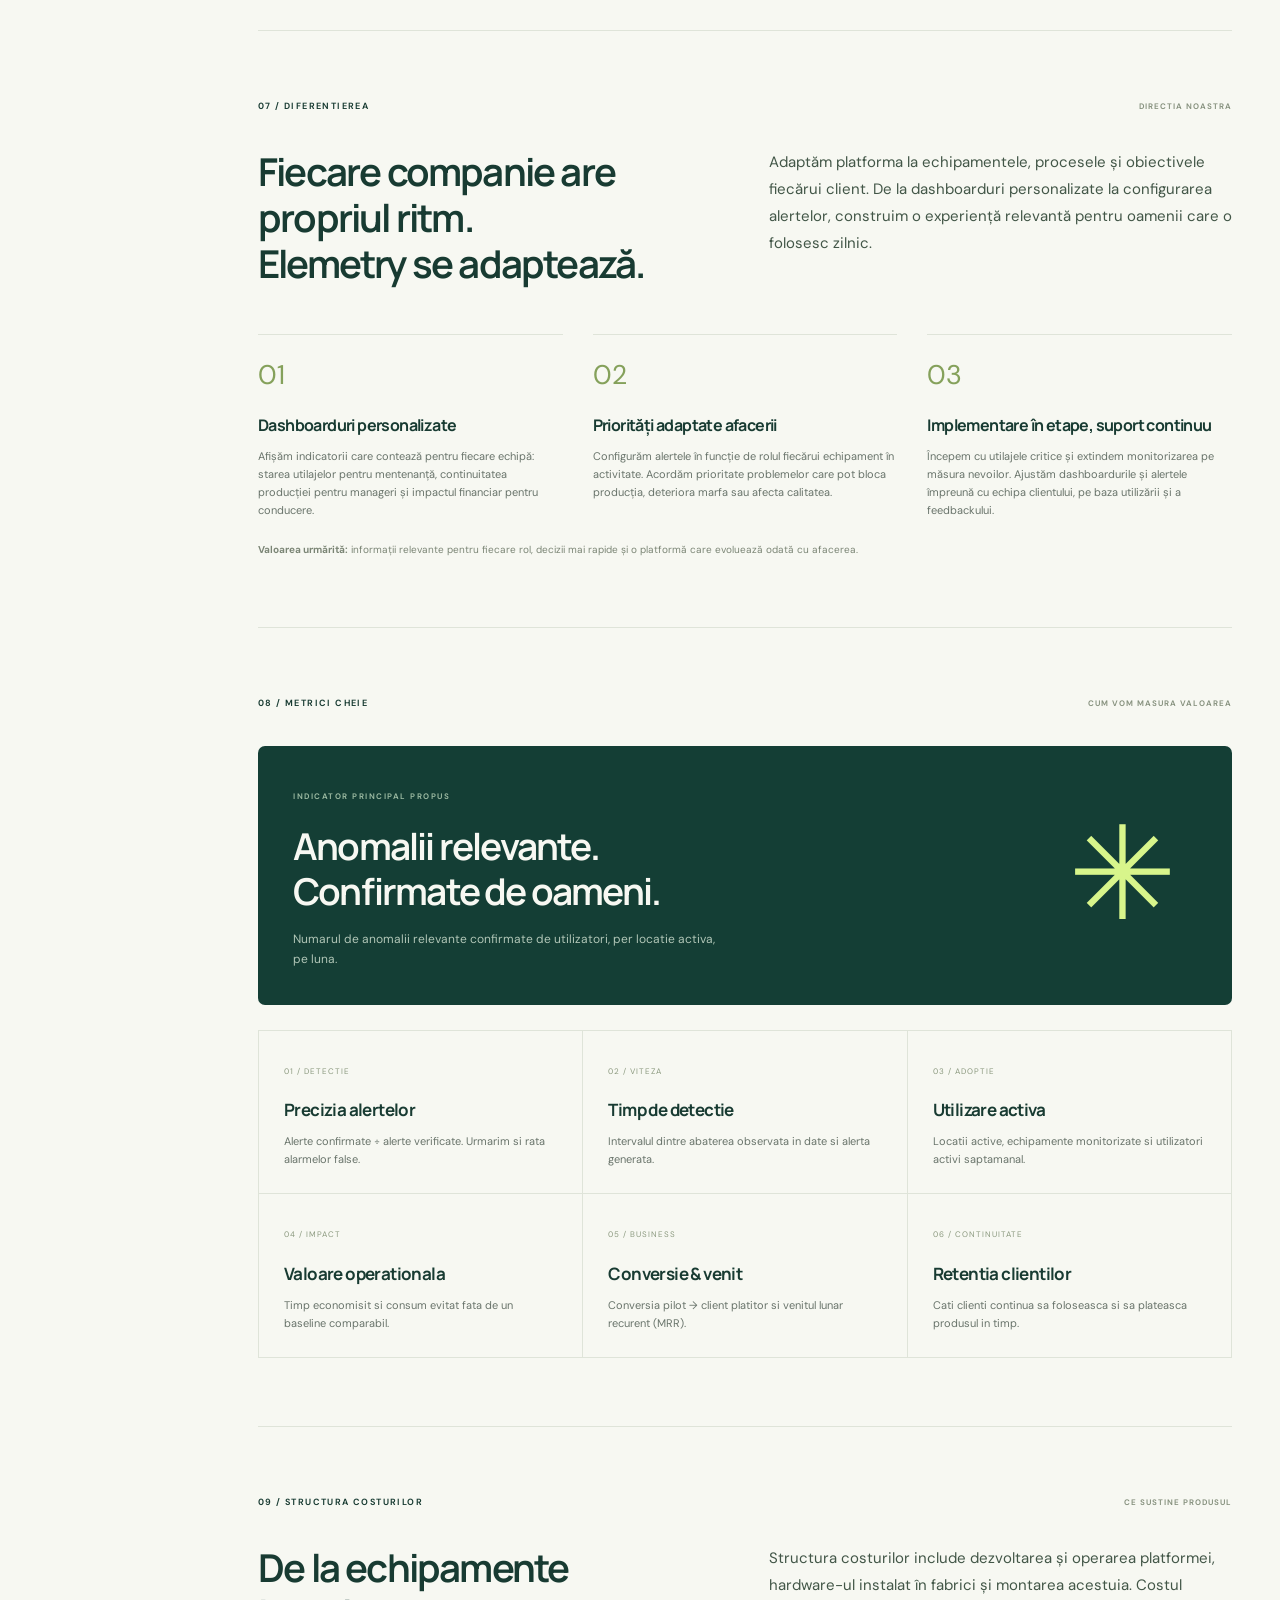
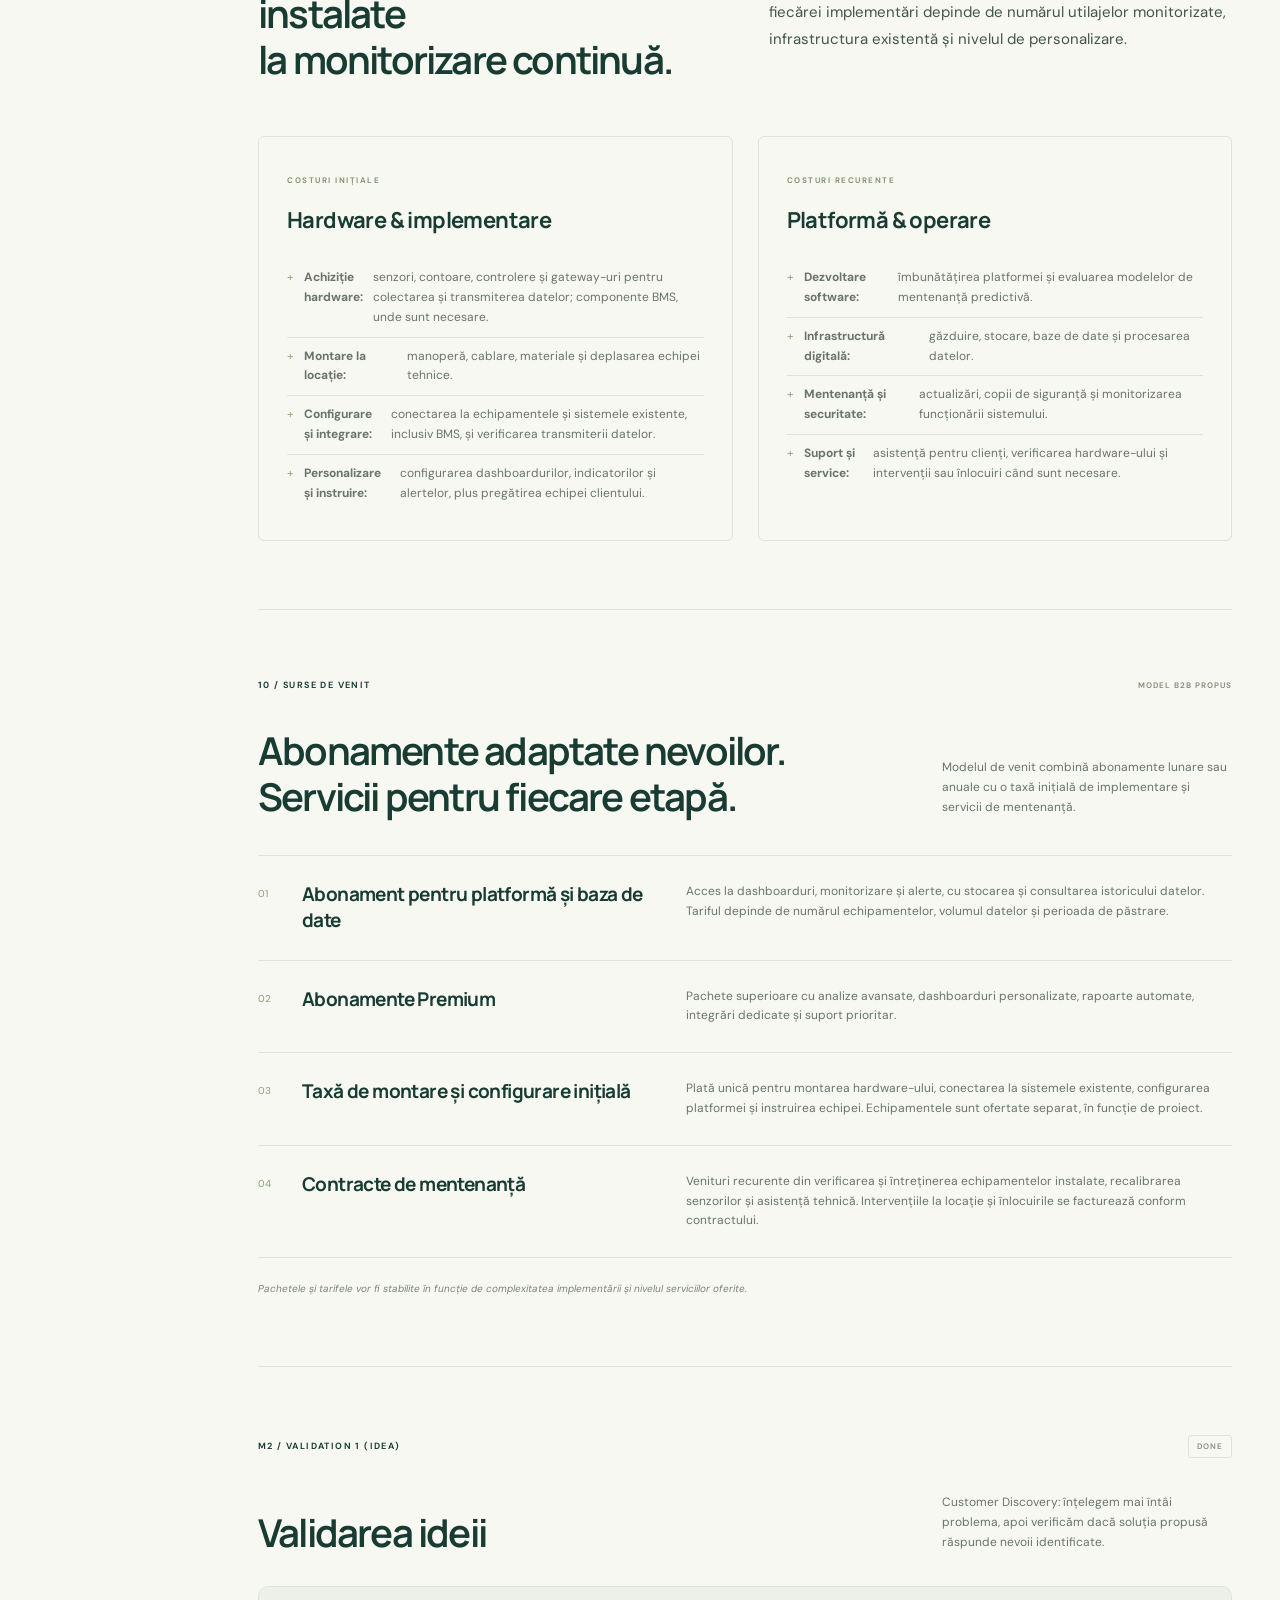
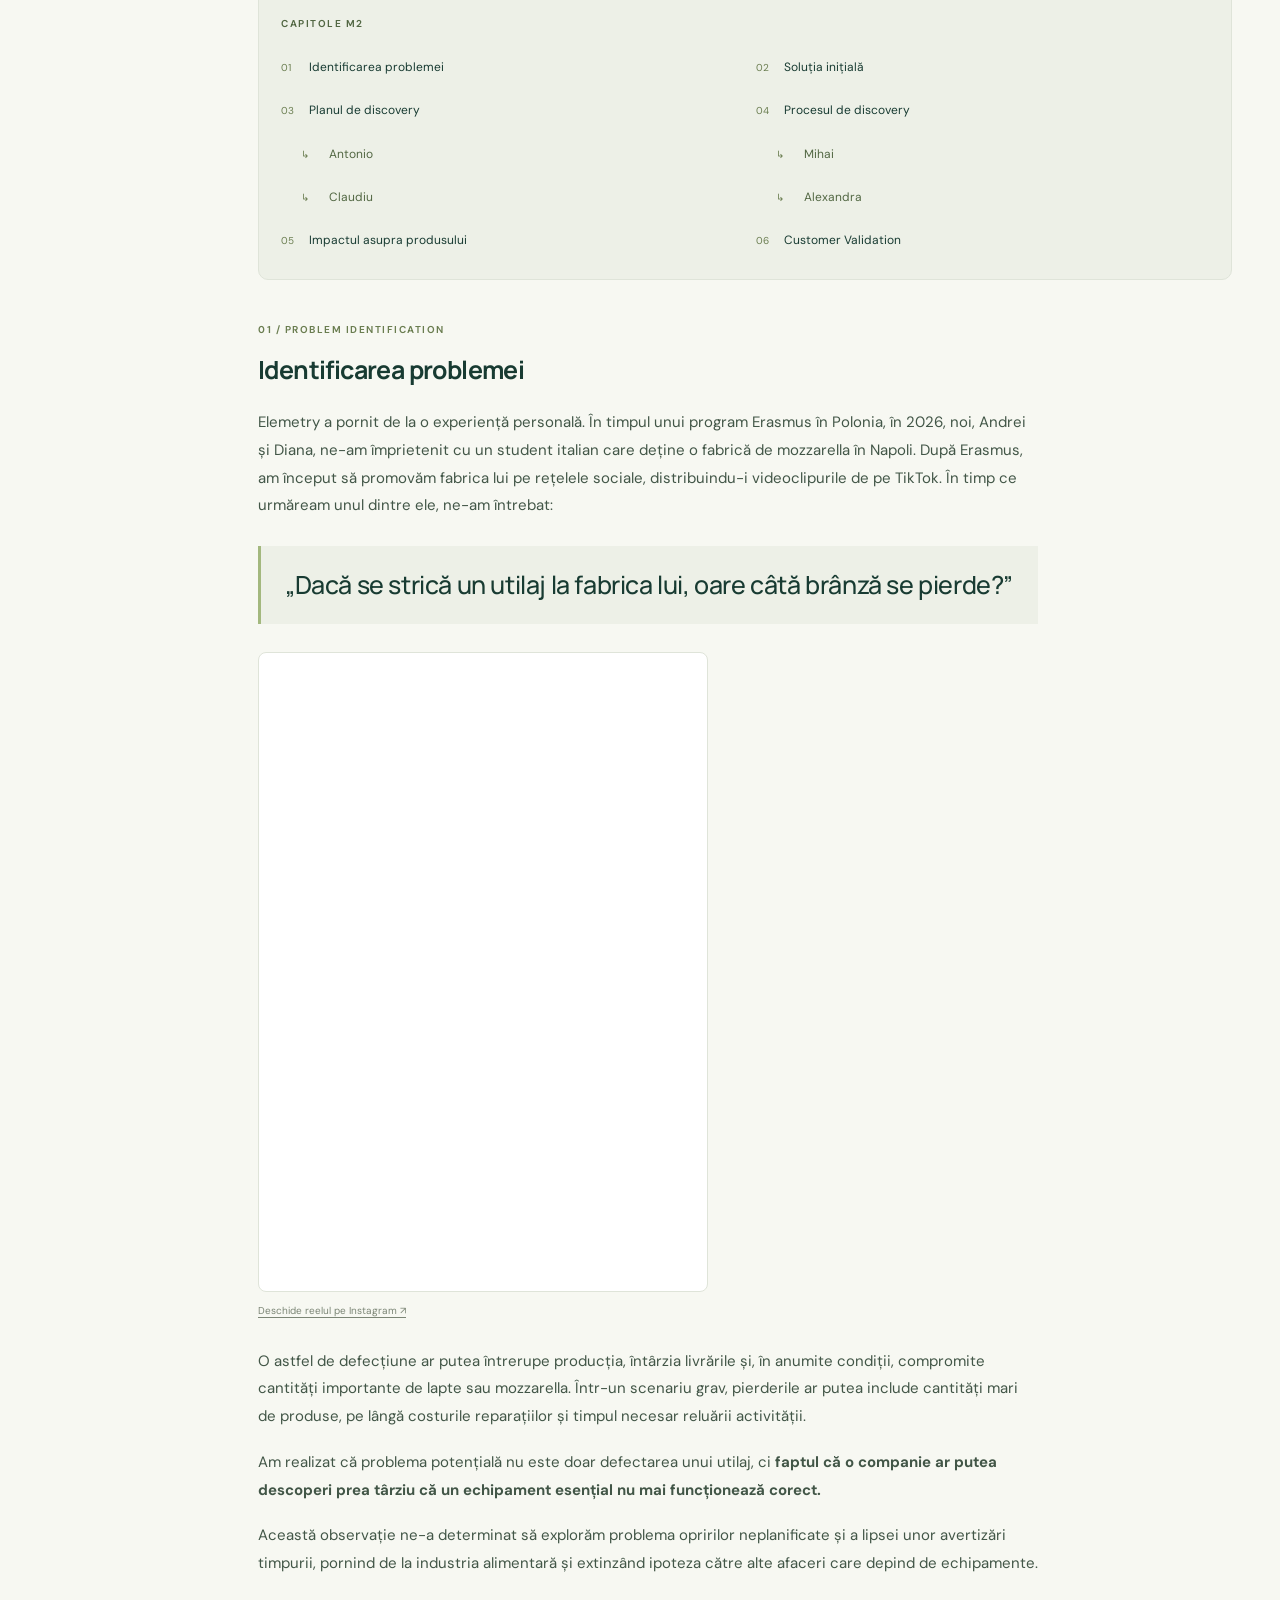
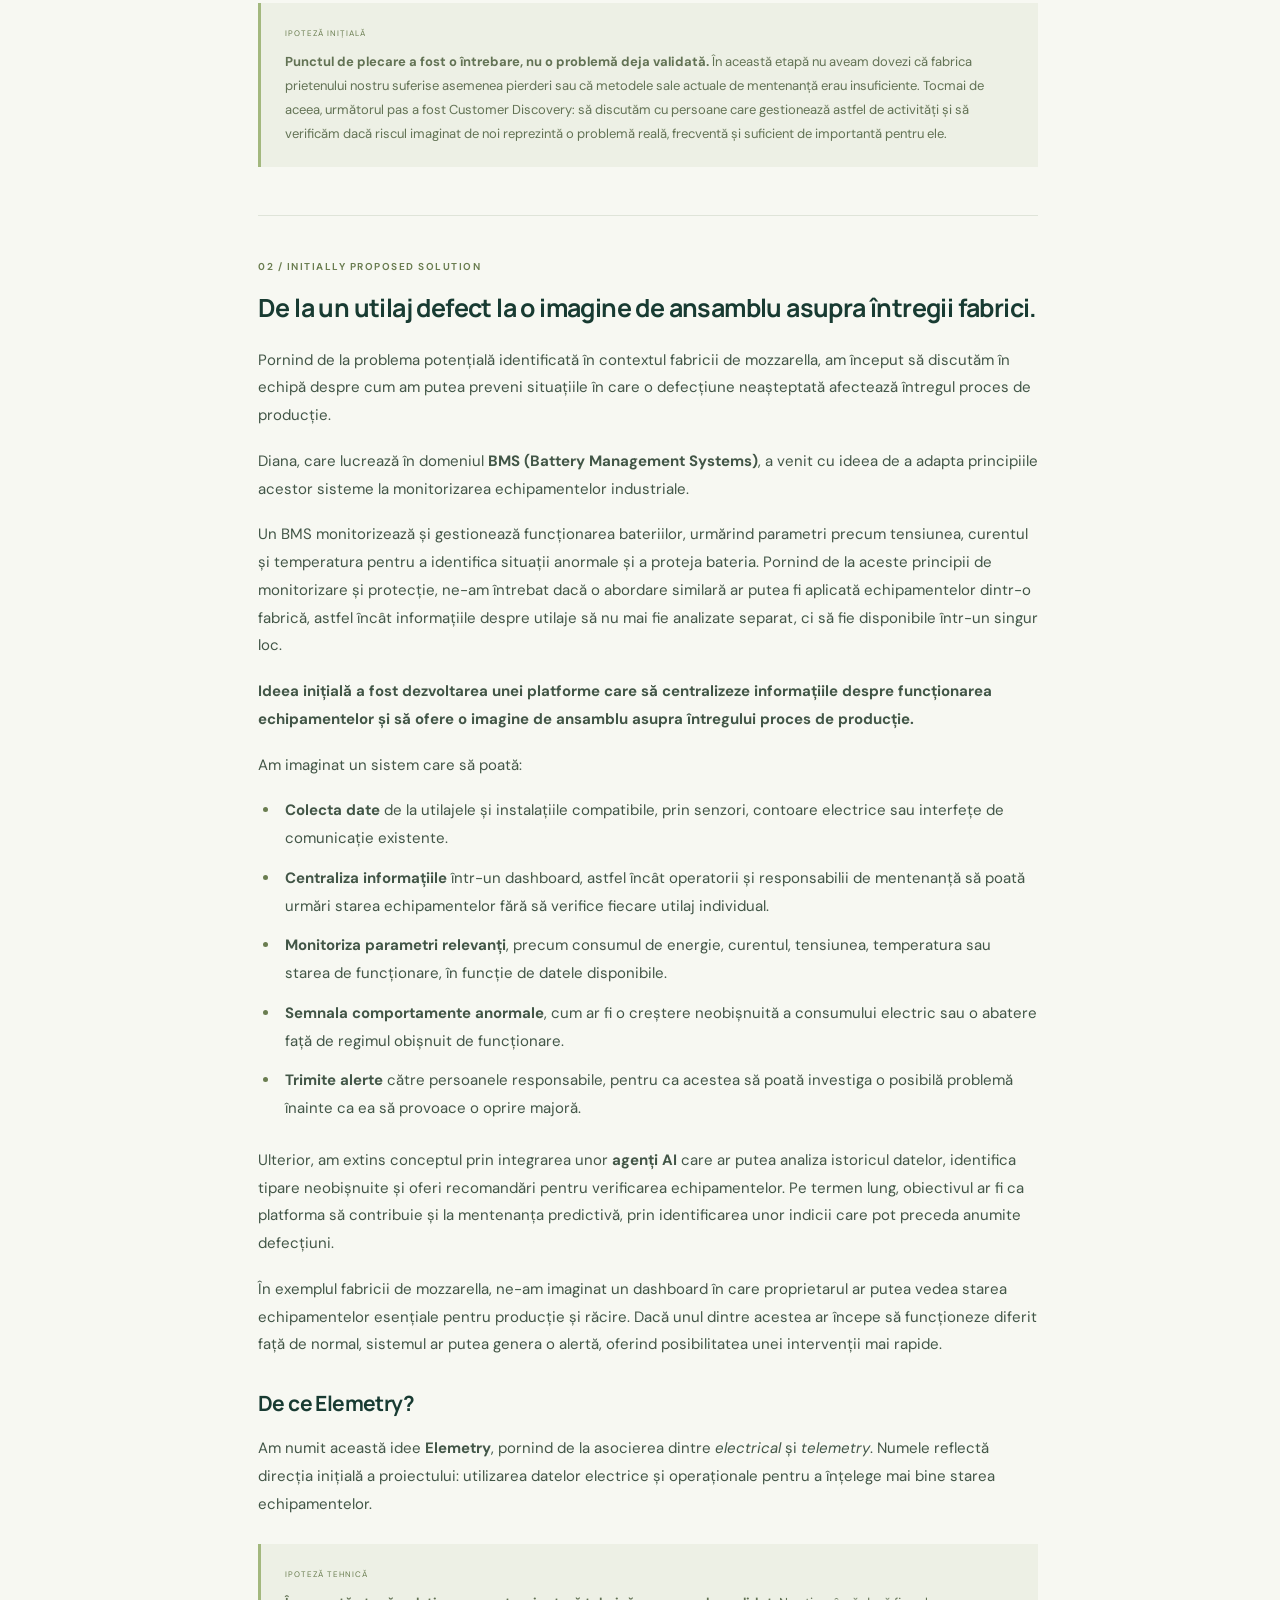
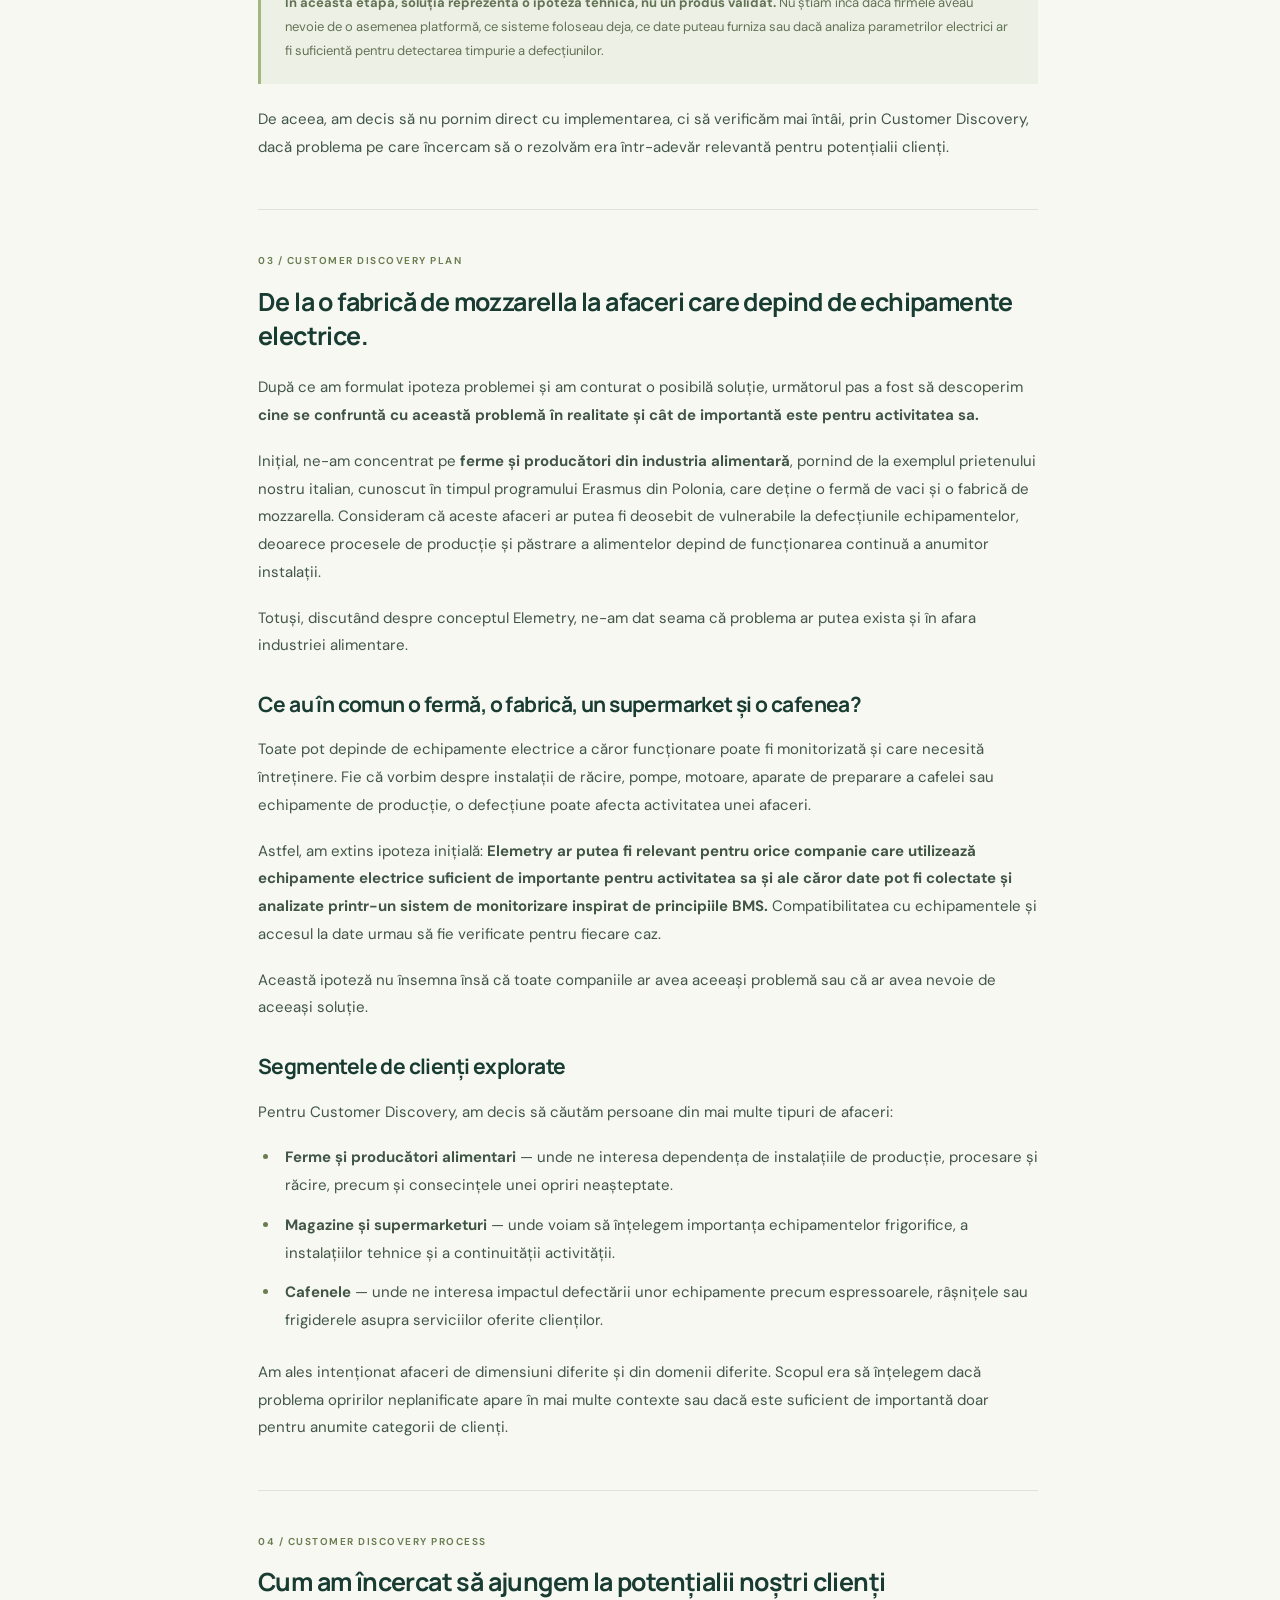
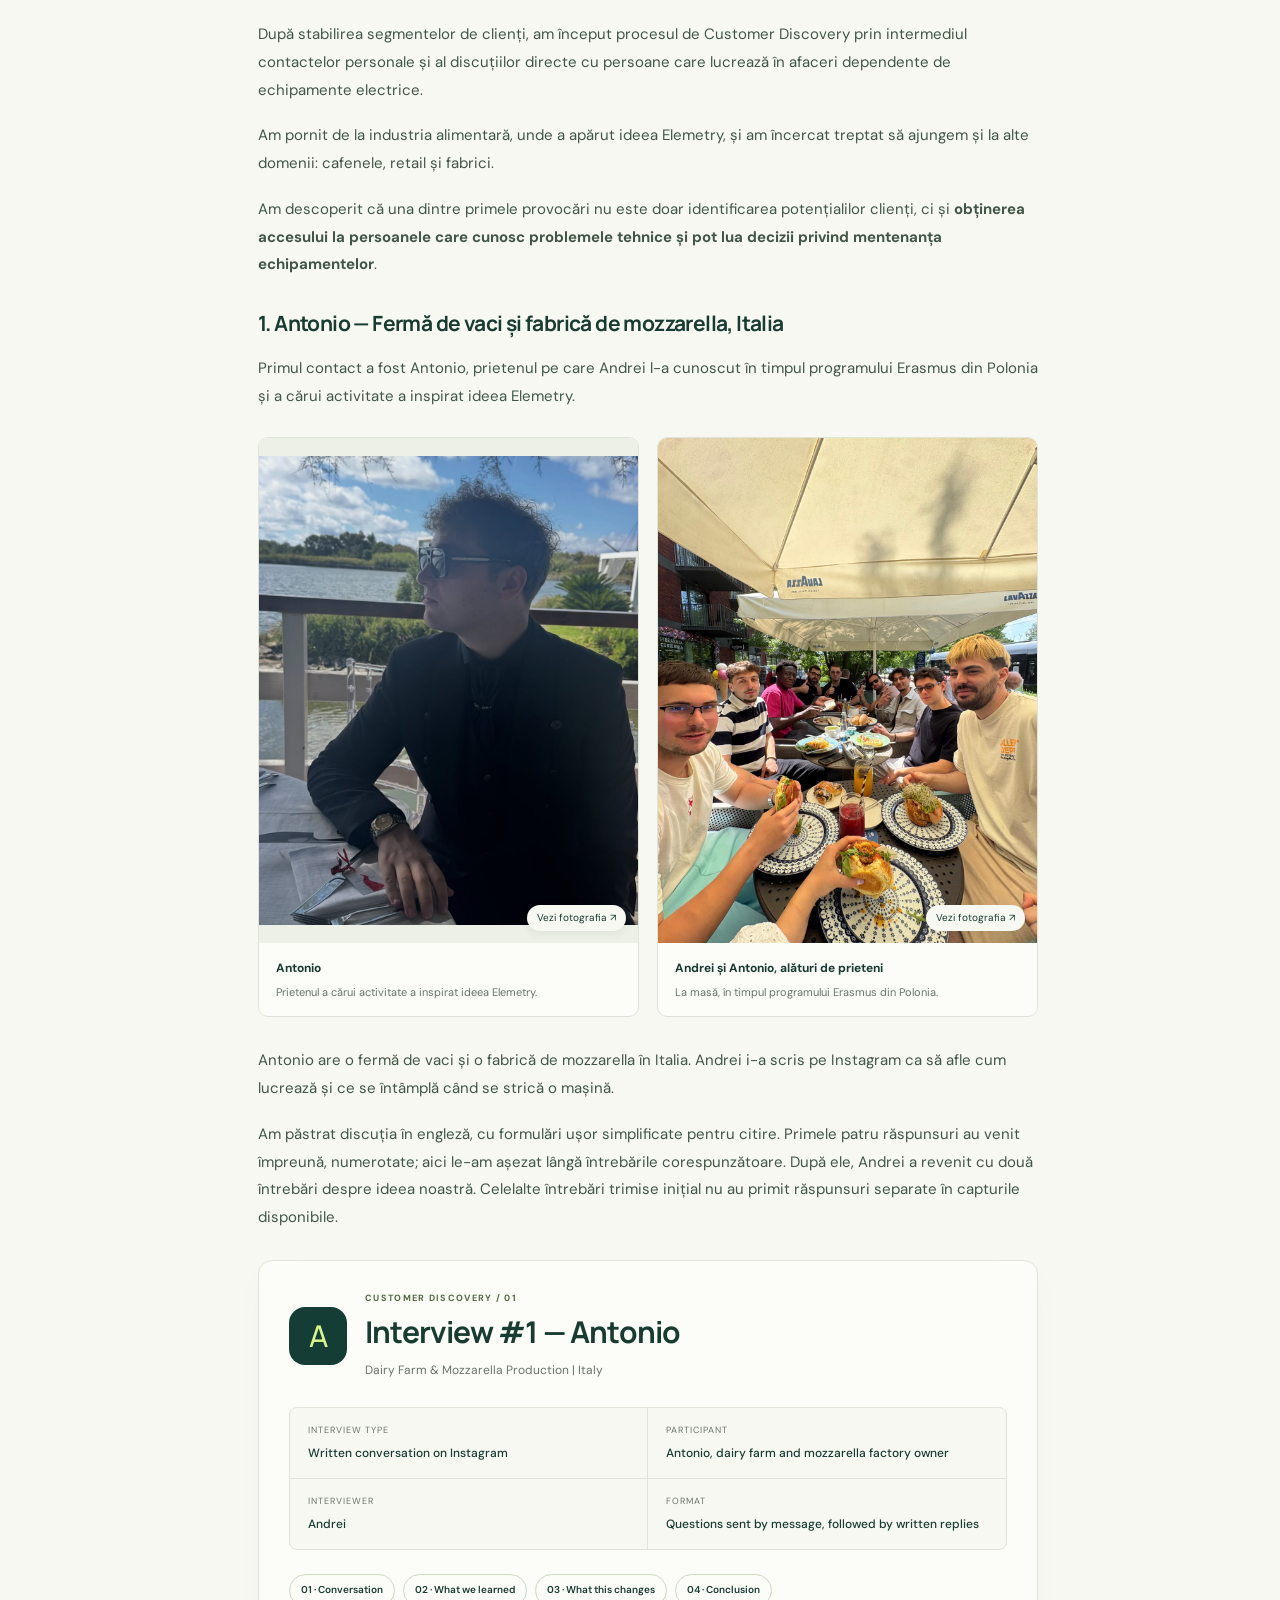
==== commit 4b0d8c5d: "Add M3 wireframe and mark milestone complete" ====
--- a/index.html
+++ b/index.html
@@ -7,7 +7,7 @@
   <meta name="description" content="Elemetry — Fiki-ul proiectului Software Engineering. Monitorizare energetica si mentenanta predictiva cu agenti AI. Echipa, concept si progres pe milestone-uri.">
   <title>Elemetry — Project Fiki</title>
   <link rel="icon" type="image/svg+xml" href="assets/mark.svg">
-  <link rel="stylesheet" href="style.css?v=m2-navigation-1">
+  <link rel="stylesheet" href="style.css?v=m3-wireframe-1">
   <script src="script.js?v=m2-navigation-1" defer></script>
 </head>
 <body>
@@ -16,7 +16,7 @@
 <header class="header">
   <a href="#acasa" class="brand" aria-label="Elemetry, inceputul paginii"><img src="assets/mark.svg" alt="" width="30" height="30">elemetry<span class="brand-dot">.</span></a>
   <span class="header-caption">PROJECT FIKI <span>/</span> SOFTWARE ENGINEERING</span>
-  <a class="header-status" href="#milestone-2"><span class="status-dot"></span>M2 · Done <span>↗</span></a>
+  <a class="header-status" href="#milestone-3"><span class="status-dot"></span>M3 · Done <span>↗</span></a>
 </header>
 <aside class="sidebar" aria-label="Navigare in document">
   <div class="sidebar-label">IN ACEASTA PAGINA</div>
@@ -43,6 +43,8 @@
     <a href="#interviu-alexandra" class="nav-link nav-interview"><span>↳</span>Alexandra</a>
     <a href="#m2-impact" class="nav-link"><span>05</span>Impactul asupra produsului</a>
     <a href="#m2-validare" class="nav-link"><span>06</span>Customer Validation</a>
+    <a class="nav-group-label nav-group-link" href="#milestone-3">M3 · Wireframe & landing page ↗</a>
+    <a href="#m3-wireframe" class="nav-link"><span>01</span>Wireframe</a>
   </nav>
   <a class="journal-link" href="#milestones"><span>↳</span> Jurnal de proiect</a>
   <div class="sidebar-bottom"><span class="tiny-symbol">∿</span><p>Electrical telemetry.<br>Human decisions.</p><span class="edition">EDITIA 01 / OCT 2026</span></div>
@@ -67,7 +69,7 @@
   <section class="section intro" id="proiect">
     <div class="section-kicker"><span>01 / PROIECTUL</span><span class="tag">B2B · ENERGY INTELLIGENCE</span></div>
     <div class="split"><h2>Mai multa claritate.<br>Din aceleasi semnale.</h2><div class="section-copy"><p class="lead"><strong>Elemetry</strong> este un concept de sistem inteligent de monitorizare energetica si mentenanta predictiva pentru echipamente industriale si cladiri comerciale.</p><p>Prin analiza parametrilor electrici si a tiparelor de consum, agentii AI urmaresc sa identifice comportamente anormale, pierderi de energie si semne timpurii ale unor potentiale defectiuni. Scopul este trimiterea alertelor explicabile pe care echipele operationale le pot transforma in verificari si interventii.</p></div></div>
-    <div class="project-facts"><div><span>DENUMIRE</span><strong>Elemetry</strong><small>Electrical + Telemetry</small></div><div><span>TIP DE PRODUS</span><strong>Platforma B2B</strong><small>Date electrice → informatii utile</small></div><div><span>STADIU ACTUAL</span><strong>M2 finalizat</strong><small>Customer Discovery · Cercetarea continuă</small></div></div>
+    <div class="project-facts"><div><span>DENUMIRE</span><strong>Elemetry</strong><small>Electrical + Telemetry</small></div><div><span>TIP DE PRODUS</span><strong>Platforma B2B</strong><small>Date electrice → informatii utile</small></div><div><span>STADIU ACTUAL</span><strong>M3 finalizat</strong><small>Mockups & landing page · Wireframe documentat</small></div></div>
   </section>
   <section class="section" id="echipa">
     <div class="section-kicker"><span>02 / ECHIPA</span><span>PATRU OAMENI. O DIRECTIE COMUNA.</span></div>
@@ -473,14 +475,27 @@
     </article>
 
   </section>
+  <section class="section m3-section" id="milestone-3" aria-labelledby="m3-title">
+    <div class="section-kicker"><span>M3 / MOCKUPS & LANDING PAGE</span><span>09.11.2026</span></div>
+    <div class="section-heading"><h2 id="m3-title">De la idee<br>la structură.</h2><p>Wireframe-ul realizat de echipa Elemetry pentru pagina de prezentare a produsului.</p></div>
+    <article class="m3-deliverable" id="m3-wireframe" aria-labelledby="m3-wireframe-title">
+      <div class="m3-deliverable-heading"><div><span class="eyebrow">01 / WIREFRAME · ECHIPA ELEMETRY</span><h3 id="m3-wireframe-title">Structura landing page-ului</h3></div><a class="m3-open-link" href="m3/wireframe.html" target="_blank" rel="noopener noreferrer">Deschide pe tot ecranul ↗</a></div>
+      <p>Explorăm ordinea secțiunilor și felul în care prezentăm produsul: introducere, telemetrie, problemă și mod de funcționare, perspective pentru operatori, comparație și secțiunea finală de contact.</p>
+      <p class="note">Folosește taburile pentru a explora fiecare secțiune sau „Full page” pentru întreaga pagină. Poți activa și dezactiva notițele din wireframe. Elementele și datele afișate sunt ilustrative; acesta este un wireframe, nu o demonstrație a unui produs funcțional.</p>
+      <div class="m3-preview"><iframe src="m3/wireframe.html" title="Wireframe interactiv Elemetry, realizat de echipa Elemetry" loading="lazy" sandbox="allow-scripts"></iframe></div>
+      <div class="m3-preview-footer"><span>Livrabil original · HTML interactiv</span><a href="m3/wireframe.html" download="Elemetry-wireframe.html">Descarcă fișierul HTML ↓</a></div>
+    </article>
+    <p class="note m3-progress">M3 finalizat · Wireframe-ul interactiv al landing page-ului este documentat mai sus. <a href="https://ocw.cs.pub.ro/courses/se/project/milestones/m3" target="_blank" rel="noopener noreferrer">Cerințe M3 ↗</a></p>
+  </section>
   <section class="section milestones-section" id="milestones">
     <div class="section-kicker"><span>JURNAL DE PROIECT</span><span>PROGRES, NU PROMISIUNI</span></div>
     <div class="section-heading"><h2>Construim in etape.<br>Documentam pe parcurs.</h2><p>Fiecare milestone va adauga aici livrabile, experimente, dovezi si lucrurile invatate.</p></div>
     <div class="current-milestone"><div class="milestone-code">M1<span>19.10.2026</span></div><div><span class="tag dark-tag">DOCUMENTAT</span><h3>Fiki & descrierea proiectului</h3><p>Concept, echipa, problema, propunere de valoare, segmente de clienti, competitie, diferentiere, metrici si model economic initial.</p><div class="milestone-links"><a href="https://ocw.cs.pub.ro/courses/se/project/milestones/m1" target="_blank" rel="noopener noreferrer">Cerinte oficiale ↗</a><a href="https://github.com/elemetry-fiki/elemetry-fiki.github.io" target="_blank" rel="noopener noreferrer">Codul acestui Fiki ↗</a></div></div></div>
     <div class="current-milestone"><div class="milestone-code">M2<span>DONE</span></div><div><span class="tag dark-tag">FINALIZAT</span><h3>Validarea ideii · Customer Discovery</h3><p>Am documentat problema, soluția inițială, planul și demersurile de Customer Discovery, impactul asupra direcției produsului și motivele pentru care nu suntem încă pregătiți pentru Customer Validation. Sunt incluse toate cele patru interviuri, cu Antonio, Mihai, Claudiu și Alexandra, împreună cu observațiile și concluziile lor. Dovezile suplimentare vor fi adăugate pe măsură ce sunt disponibile.</p><div class="milestone-links"><a href="#milestone-2">Citește documentația M2 ↗</a></div></div></div>
+    <div class="current-milestone"><div class="milestone-code">M3<span>DONE</span></div><div><span class="tag dark-tag">FINALIZAT</span><h3>Mockups & landing page</h3><p>Wireframe-ul interactiv realizat de echipa Elemetry prezintă structura landing page-ului în șase secțiuni, cu navigare pe taburi și notițe de design.</p><div class="milestone-links"><a href="#milestone-3">Vezi livrabilul M3 ↗</a><a href="m3/wireframe.html" target="_blank" rel="noopener noreferrer">Deschide wireframe-ul ↗</a></div></div></div>
     <div class="next-step"><span>URMĂTORUL PAS</span><p>Adăugarea dovezilor disponibile și continuarea interviurilor cu responsabili de producție, mentenanță și bugete din fabrici.</p></div>
     <div class="future-milestones">
-      <details><summary><span>M3</span><strong>Mockups & landing page</strong><span class="planned">PLANIFICAT</span><span class="expand">+</span></summary><p>Vom adauga mockup-urile si pagina produsului destinata clientilor. Fiki-ul ramane documentatia proiectului.</p></details>
+
       <details><summary><span>M4</span><strong>Utilizatori, fluxuri & arhitectura</strong><span class="planned">PLANIFICAT</span><span class="expand">+</span></summary><p>Personas, fluxuri, user stories / use cases si arhitectura vor fi prezentate aici dupa realizare.</p></details>
       <details><summary><span>M5</span><strong>Validarea designului & UX</strong><span class="planned">PLANIFICAT</span><span class="expand">+</span></summary><p>Vom documenta testele de utilizabilitate, feedback-ul primit si modificarile aduse designului.</p></details>
       <details><summary><span>M6</span><strong>Cercetarea pietei</strong><span class="planned">PLANIFICAT</span><span class="expand">+</span></summary><p>Vom adauga analiza pietei, segmentarea si cercetarea competitiei, cu surse si concluzii.</p></details>
--- a/style.css
+++ b/style.css
@@ -45,3 +45,17 @@
 @media(min-width:901px) and (max-width:1150px){.team-grid{gap:15px}.person-info{padding:18px}.person-info h3{font-size:24px}}
 @media(max-width:900px){.team-grid{grid-template-columns:1fr 1fr}}
 @media(max-width:650px){.team-grid{grid-template-columns:1fr}}
+
+/* M3: original wireframe embedded as an isolated document. */
+.m3-deliverable{border:1px solid var(--line);border-radius:12px;background:#fcfcf8;overflow:hidden;scroll-margin-top:110px}
+.m3-deliverable-heading{display:flex;align-items:center;justify-content:space-between;gap:24px;padding:28px 28px 0}
+.m3-deliverable h3{font:600 25px/1.3 'Manrope',sans-serif;margin:10px 0 0;letter-spacing:-.7px}
+.m3-open-link{flex-shrink:0;padding:12px 16px;border:1px solid var(--green);border-radius:6px;font-size:11px;background:var(--green);color:#fff}
+.m3-open-link:hover{background:#235347}
+.m3-deliverable>p{padding:0 28px;font-size:13px;line-height:1.8;color:var(--muted);max-width:900px;margin:18px 0}
+.m3-preview{border-top:1px solid var(--line);border-bottom:1px solid var(--line);background:#f4f4f2}
+.m3-preview iframe{display:block;width:100%;height:820px;border:0}
+.m3-preview-footer{display:flex;justify-content:space-between;gap:16px;padding:18px 28px;font-size:10px;color:var(--muted)}
+.m3-preview-footer a,.m3-progress a{text-decoration:underline;text-underline-offset:3px}
+.m3-progress{margin-top:22px}
+@media(max-width:650px){.m3-deliverable-heading{align-items:flex-start;flex-direction:column;gap:18px;padding:22px 18px 0}.m3-deliverable h3{font-size:23px}.m3-deliverable>p{padding:0 18px}.m3-preview iframe{height:690px}.m3-preview-footer{padding:18px;flex-direction:column;gap:10px}}
